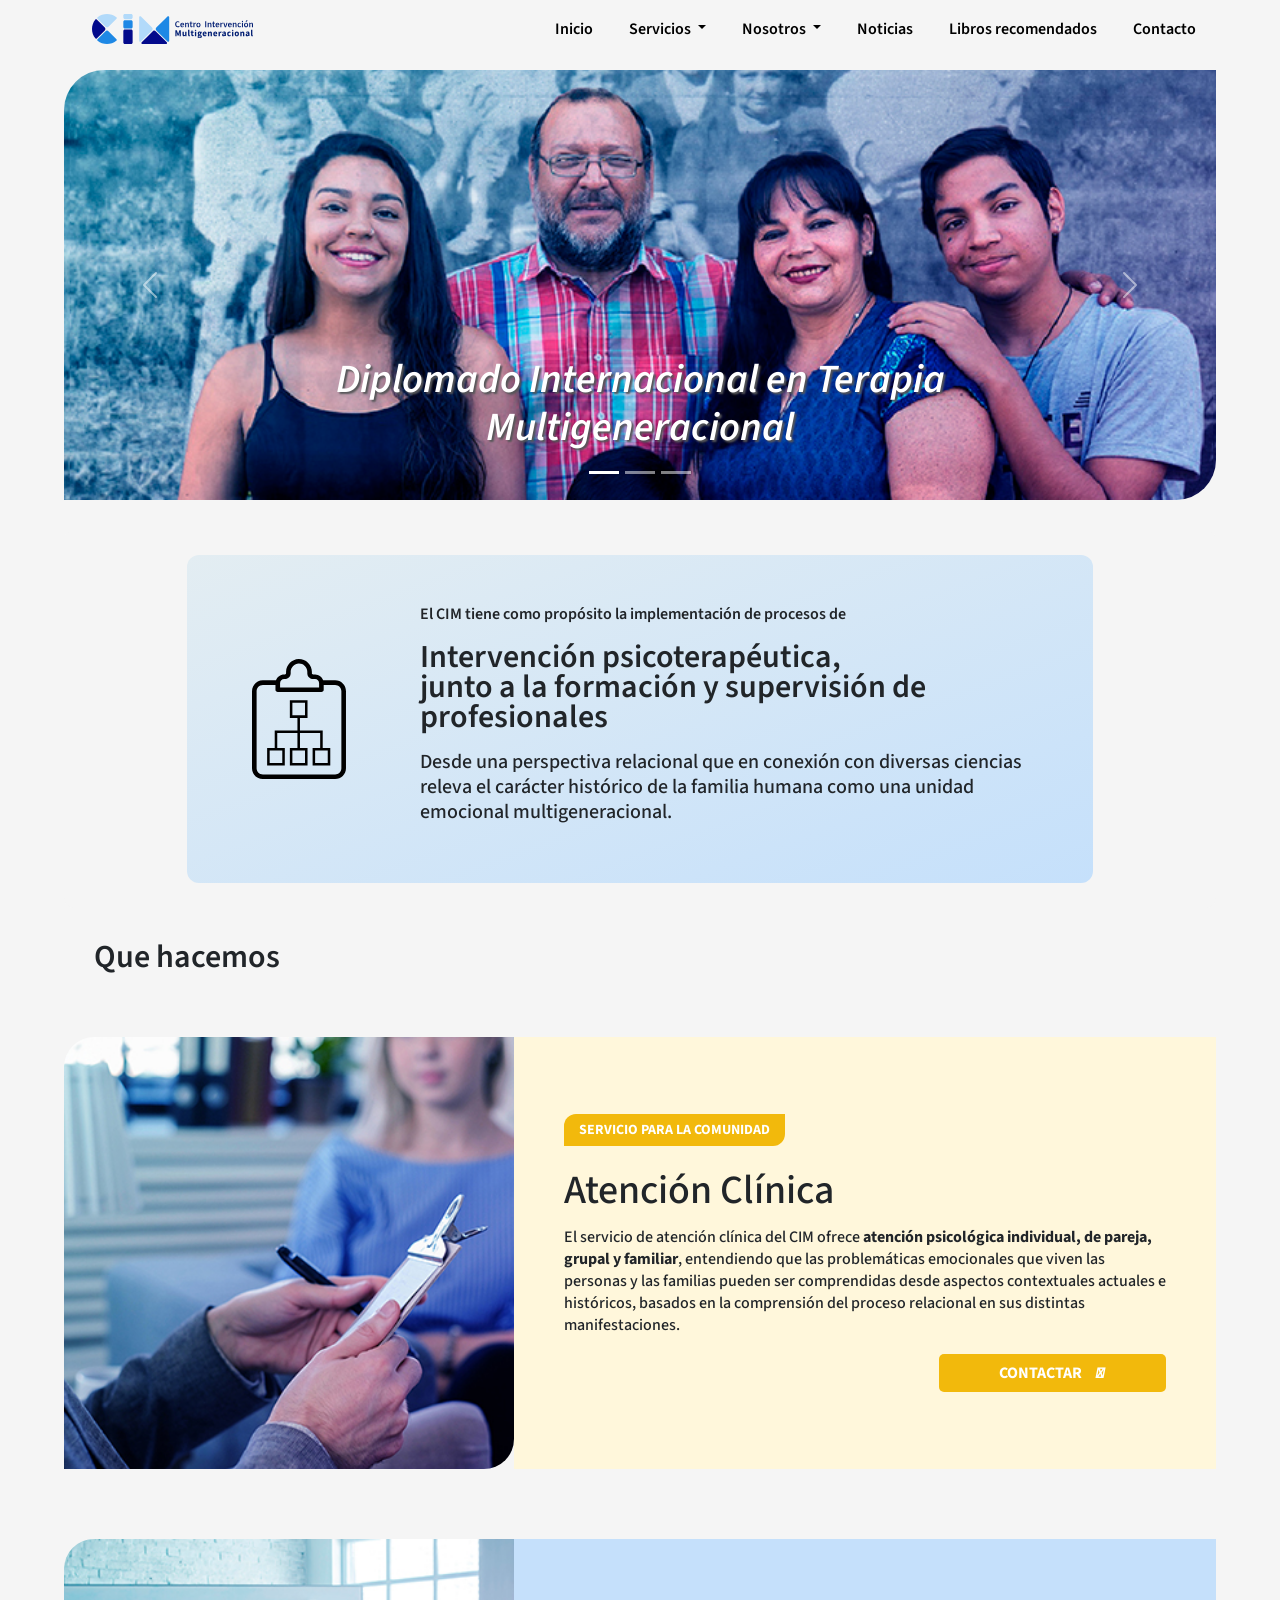
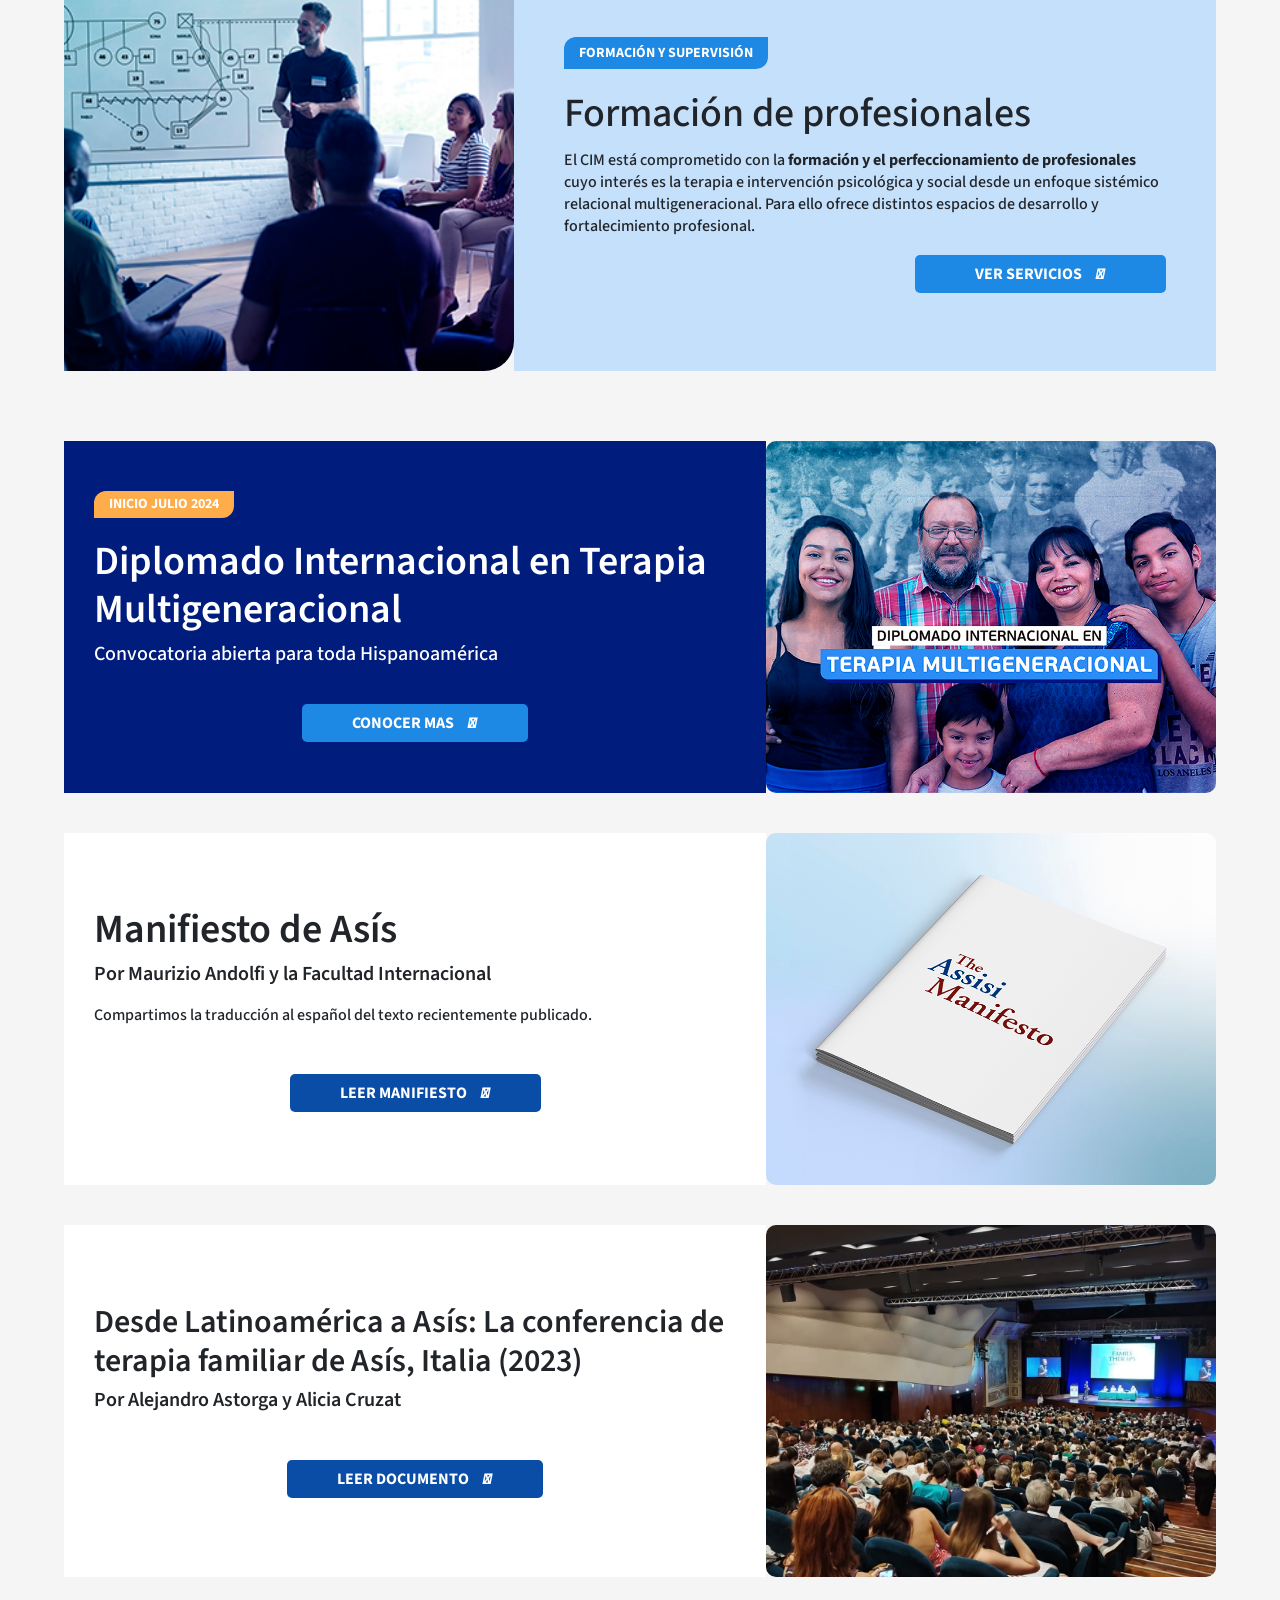
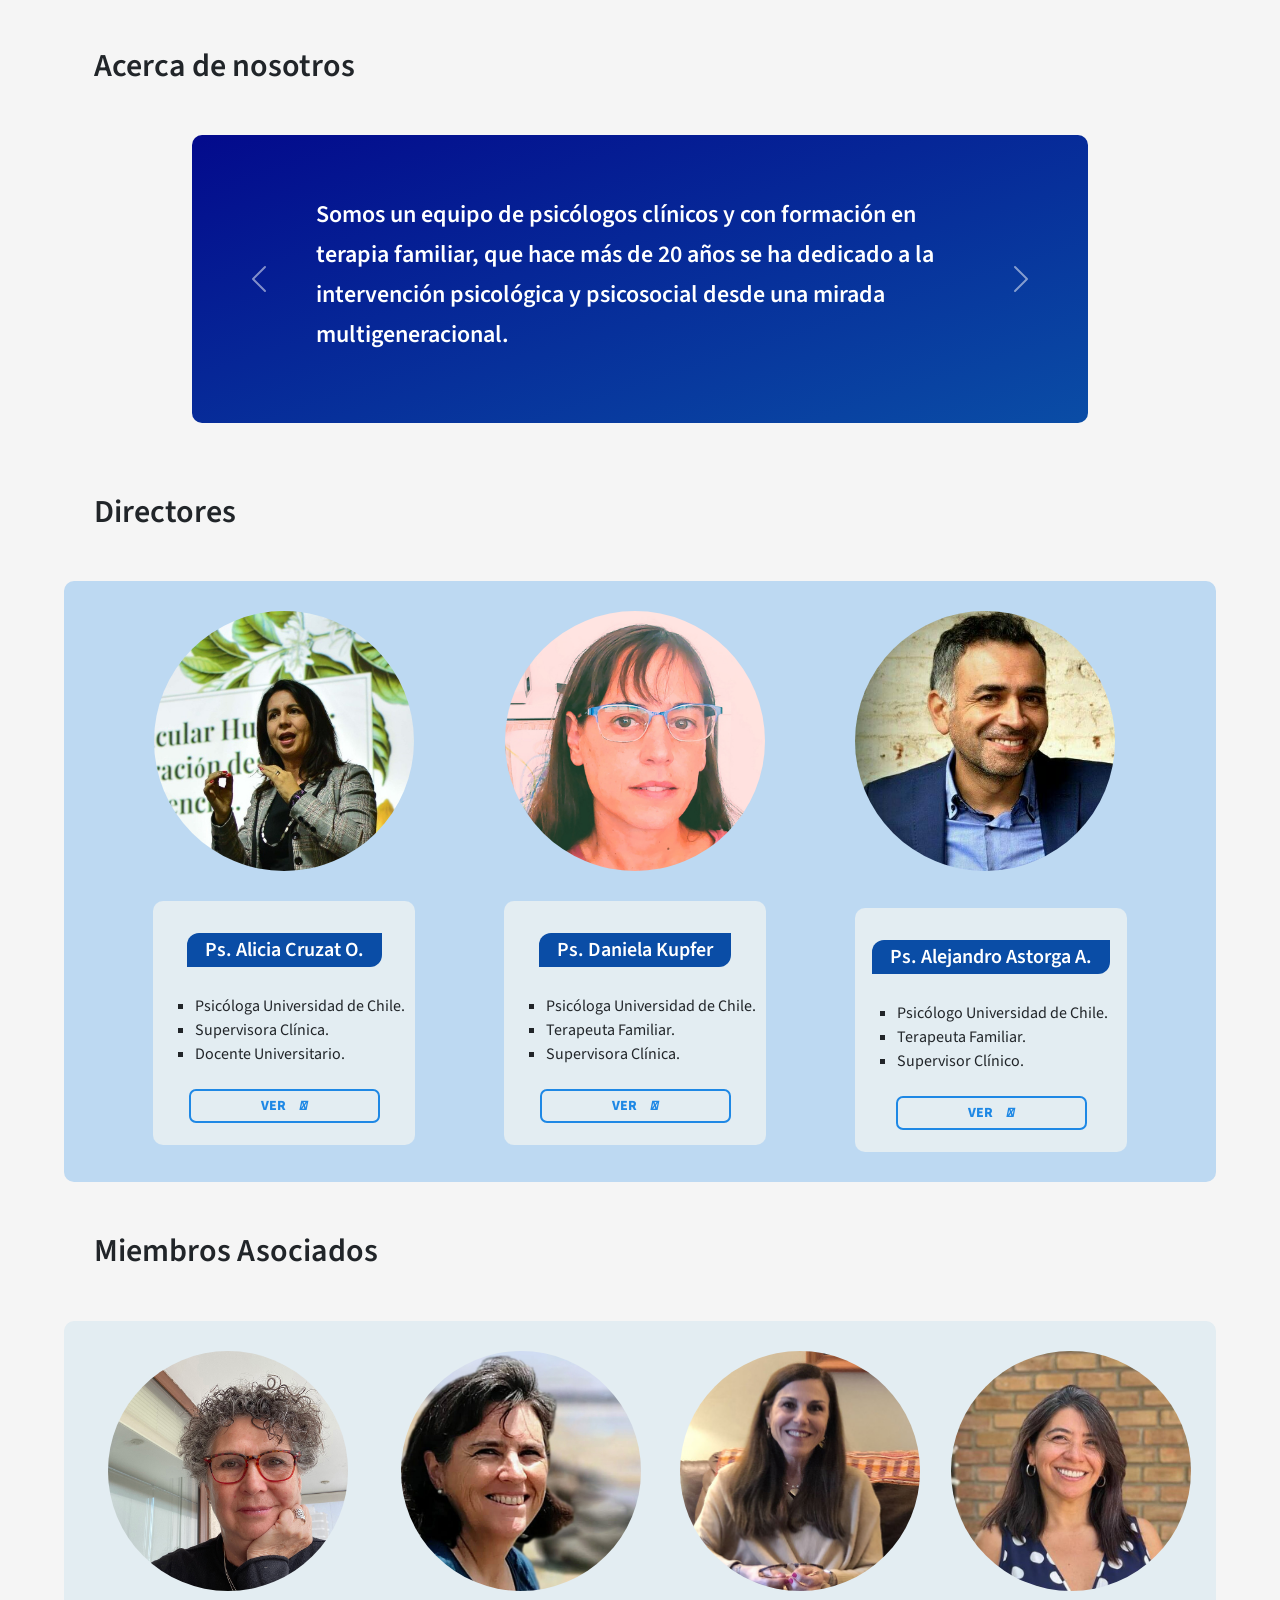
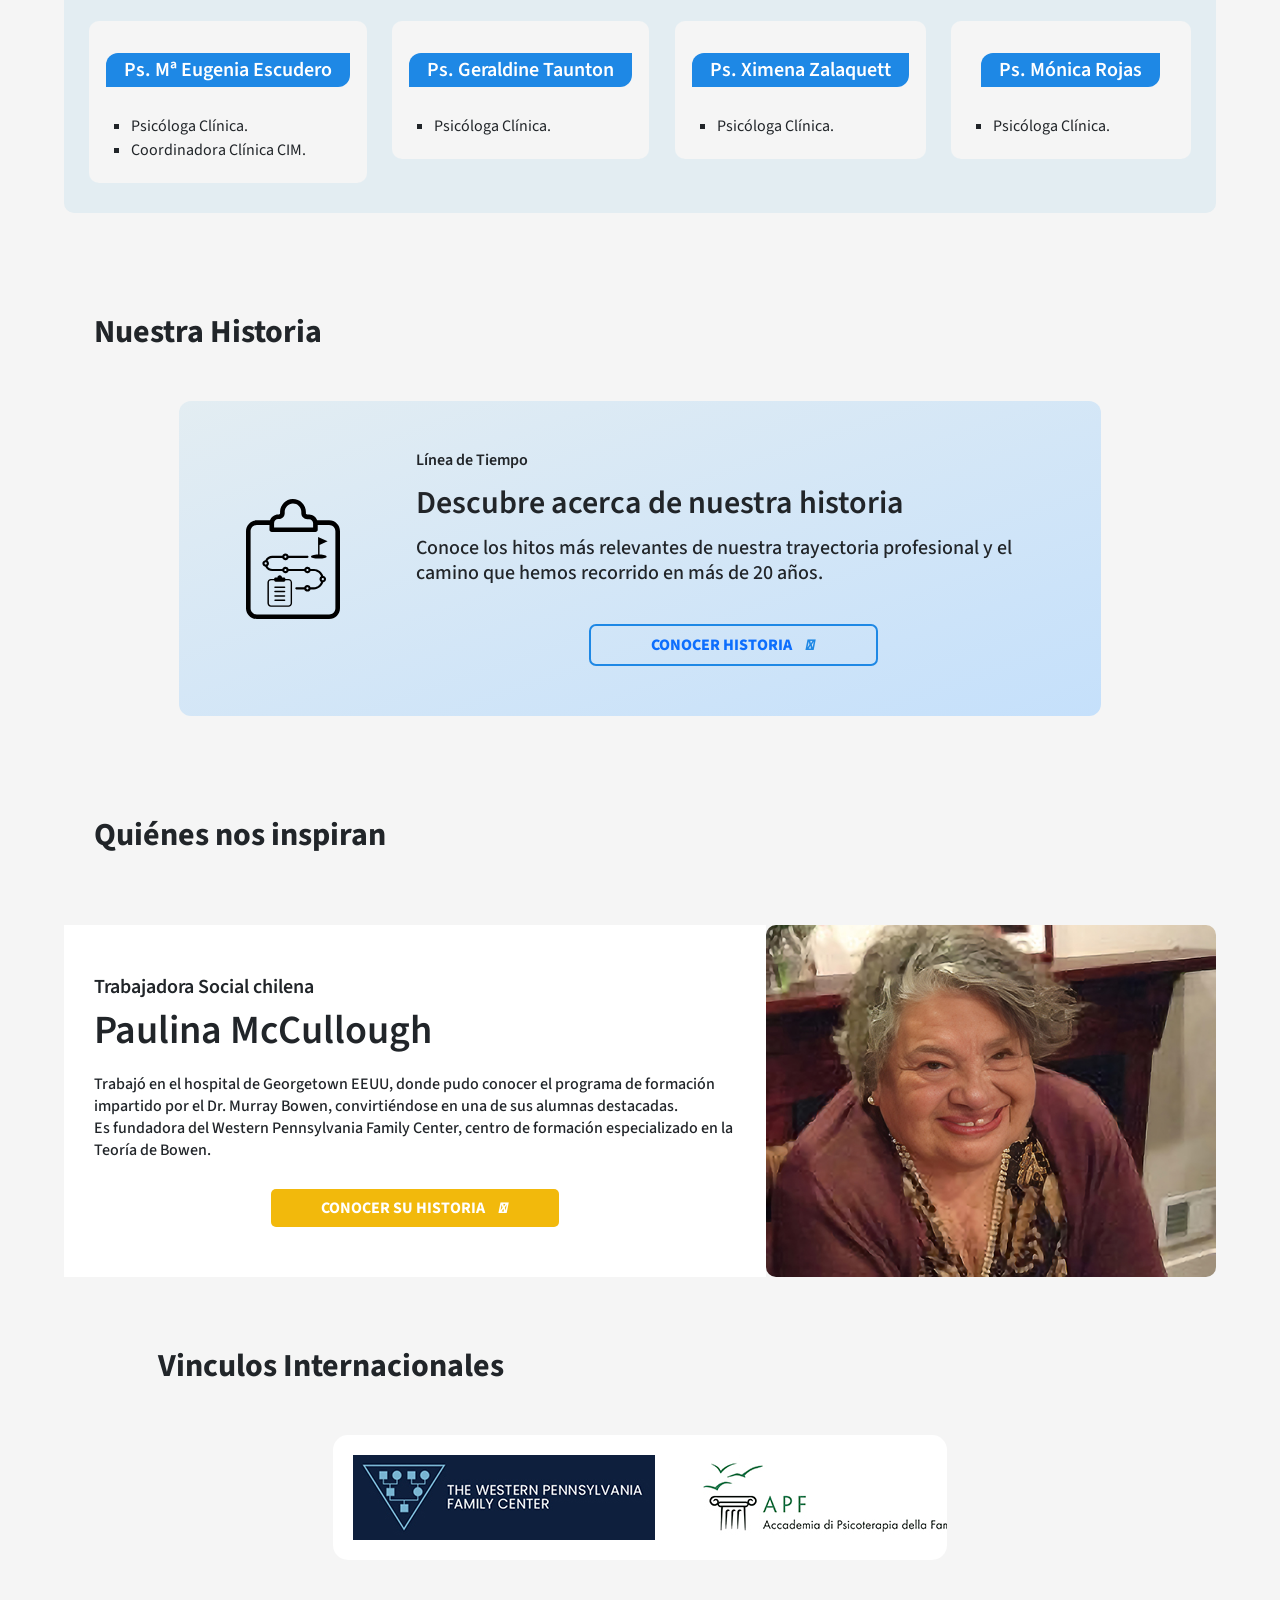
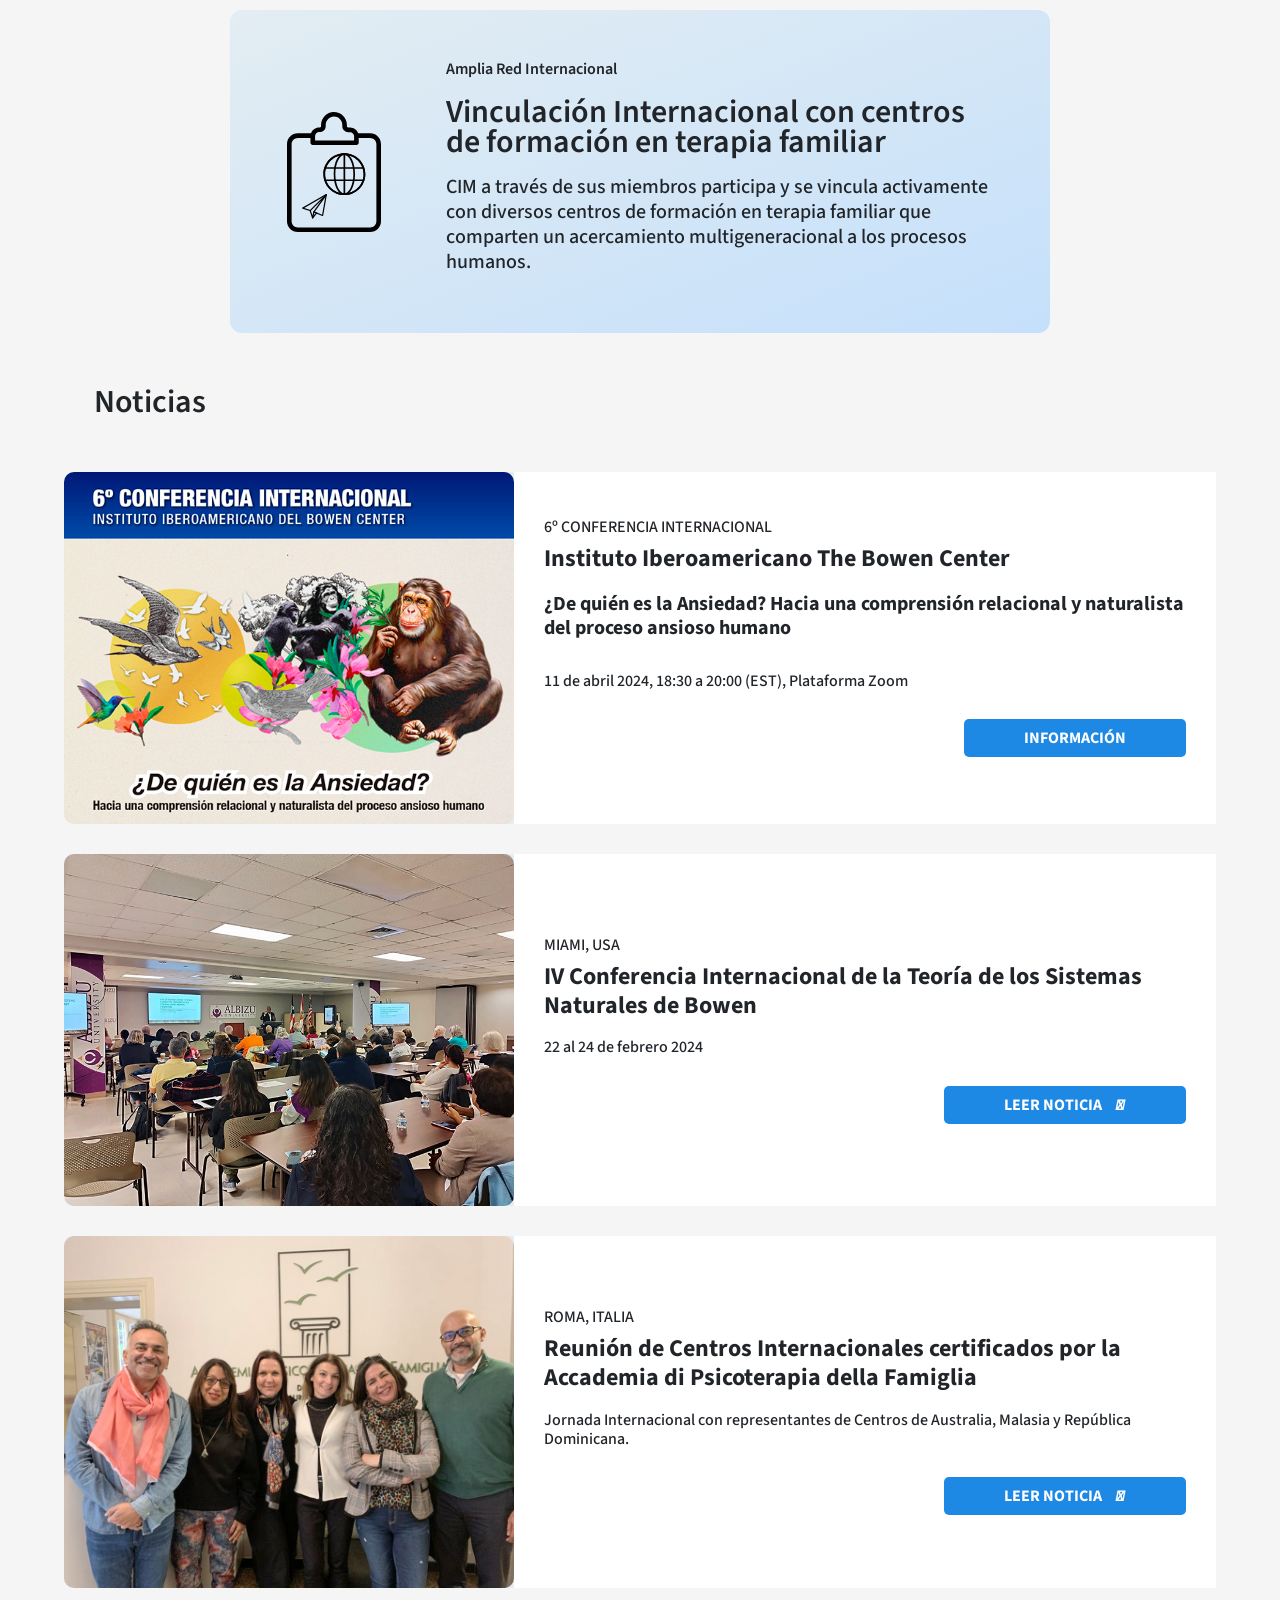
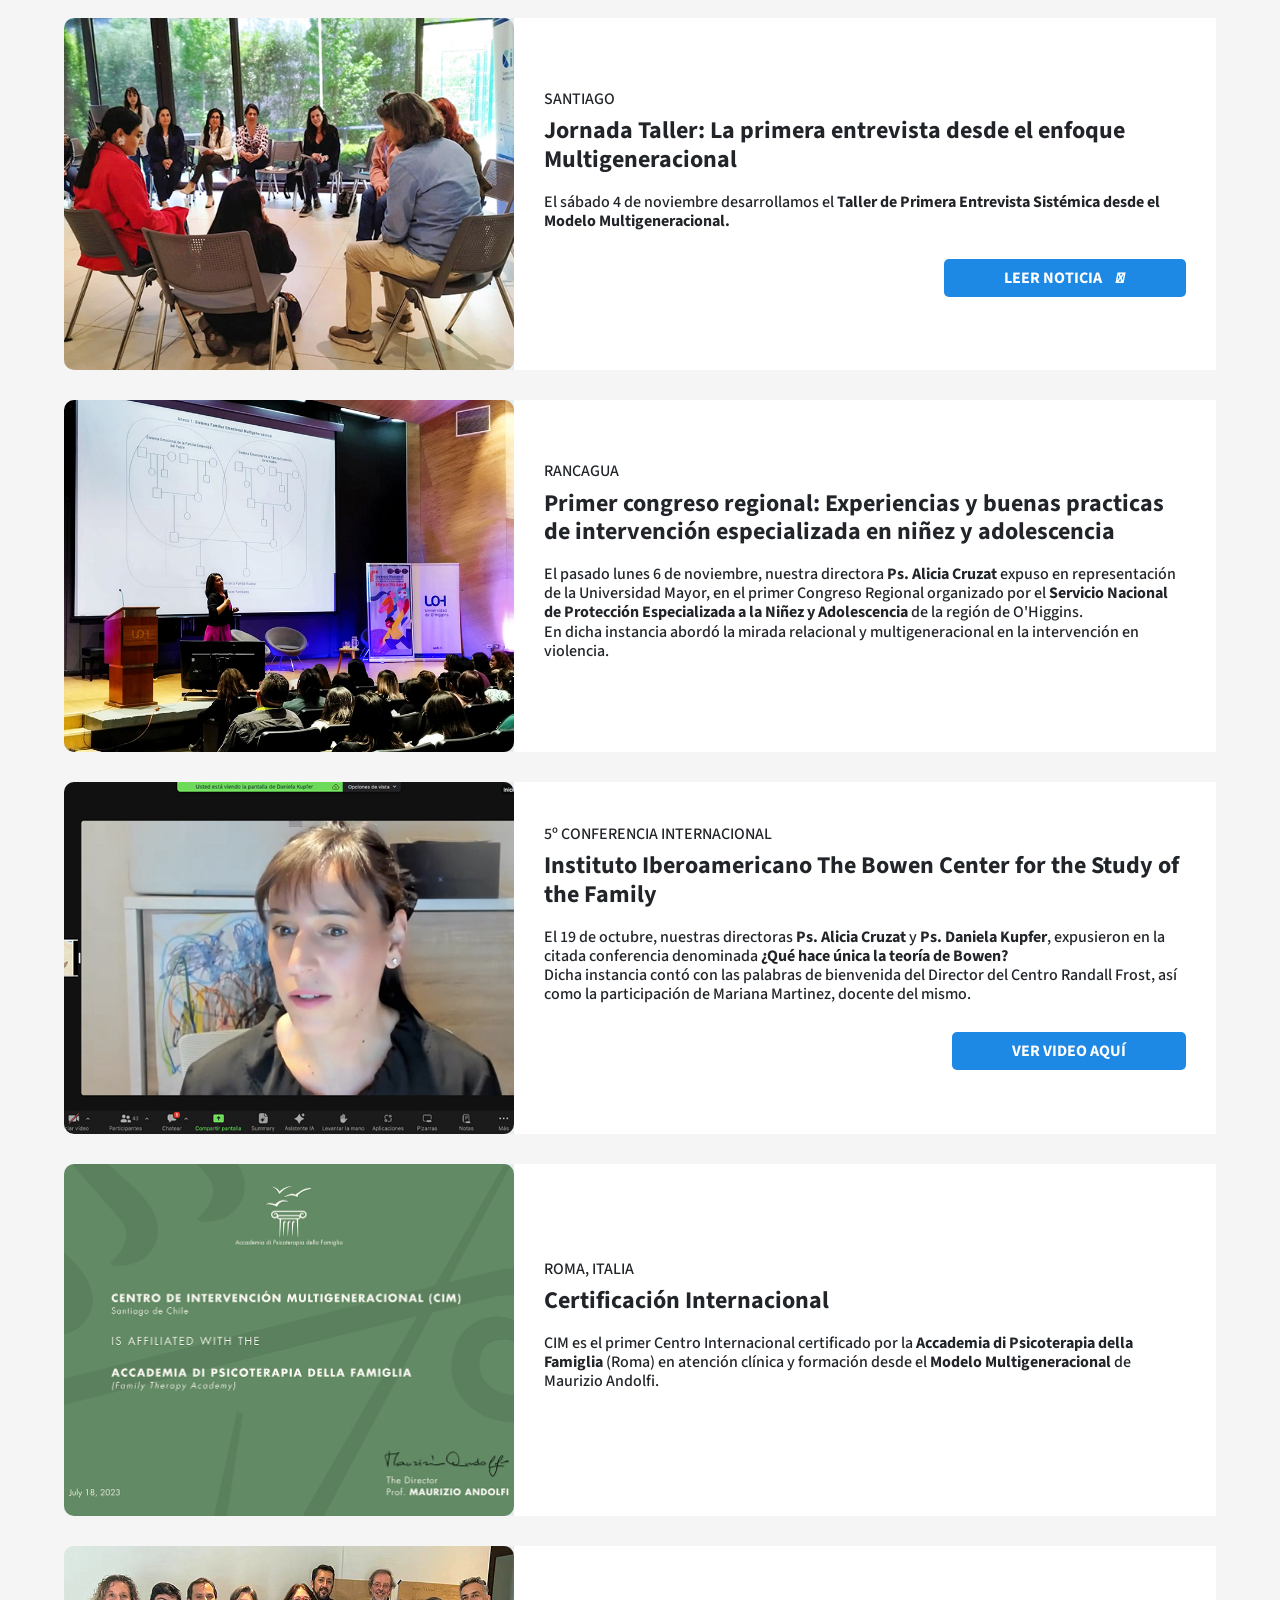
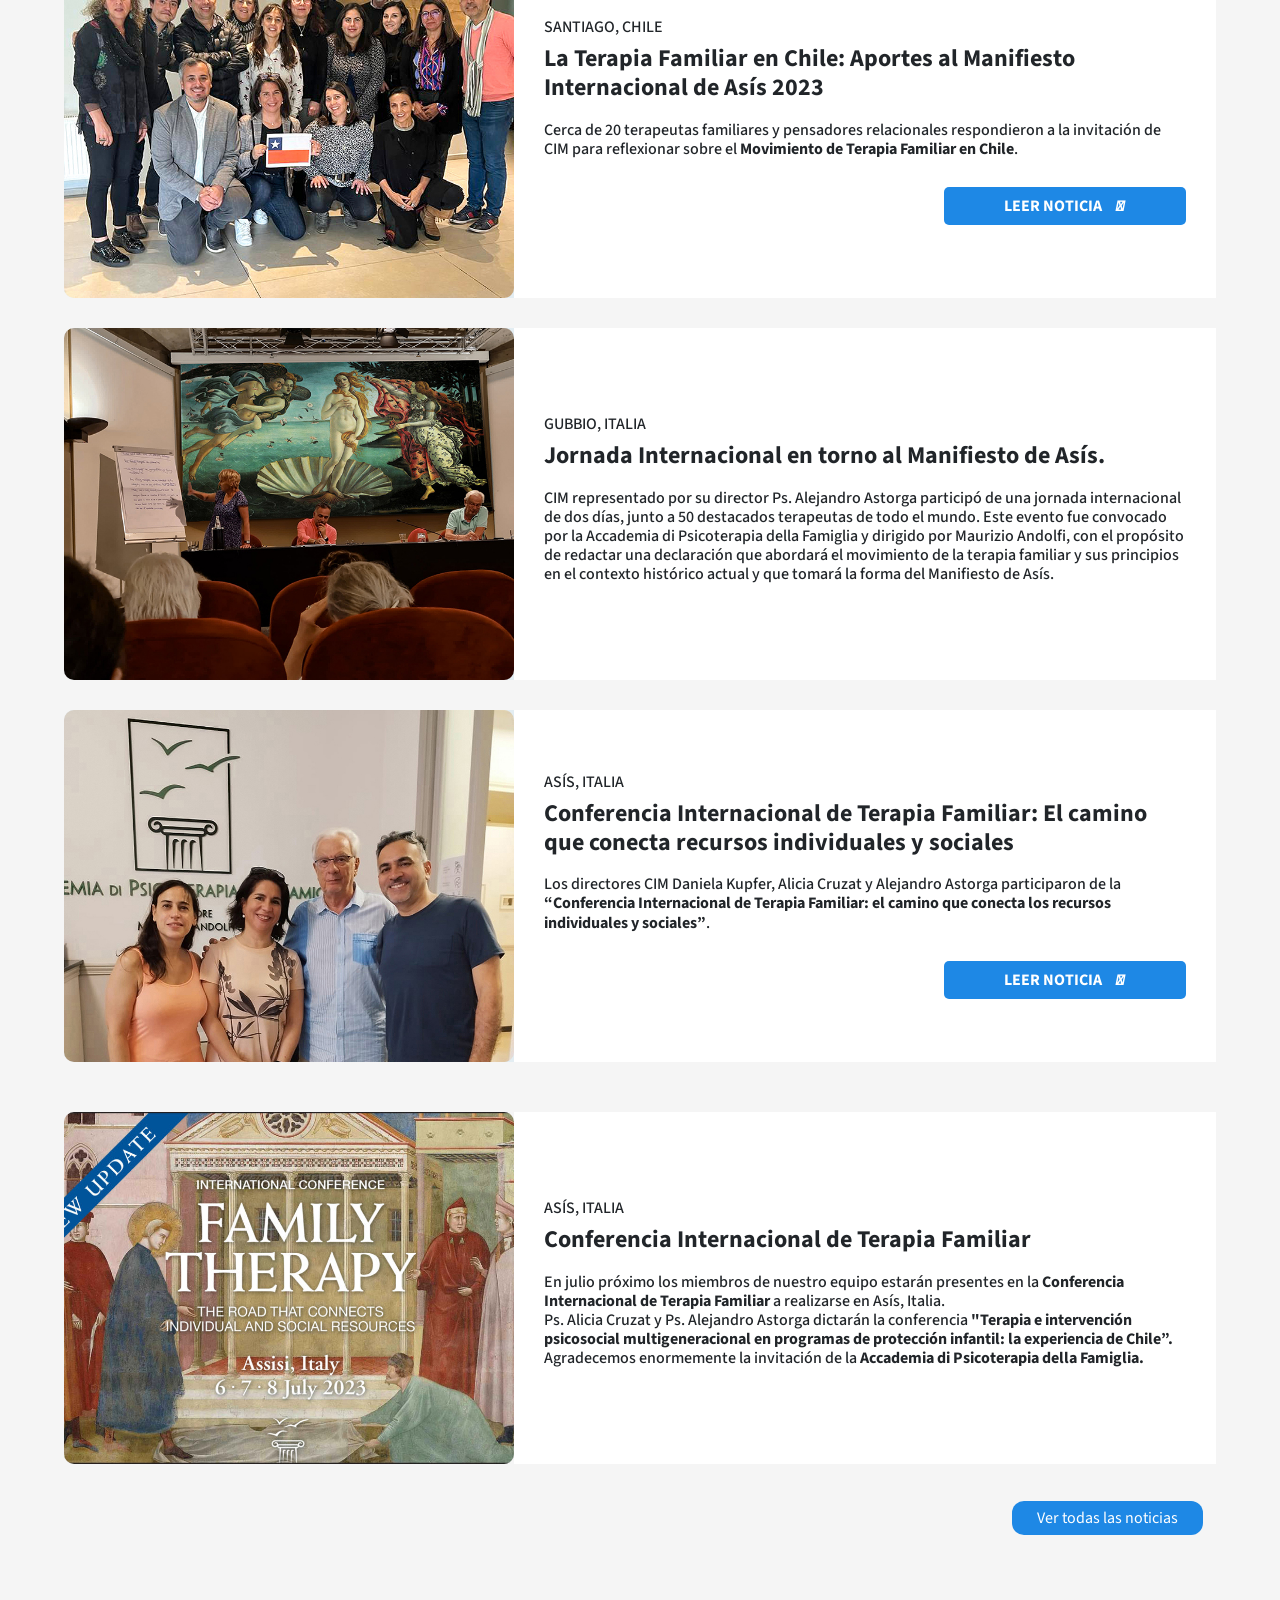
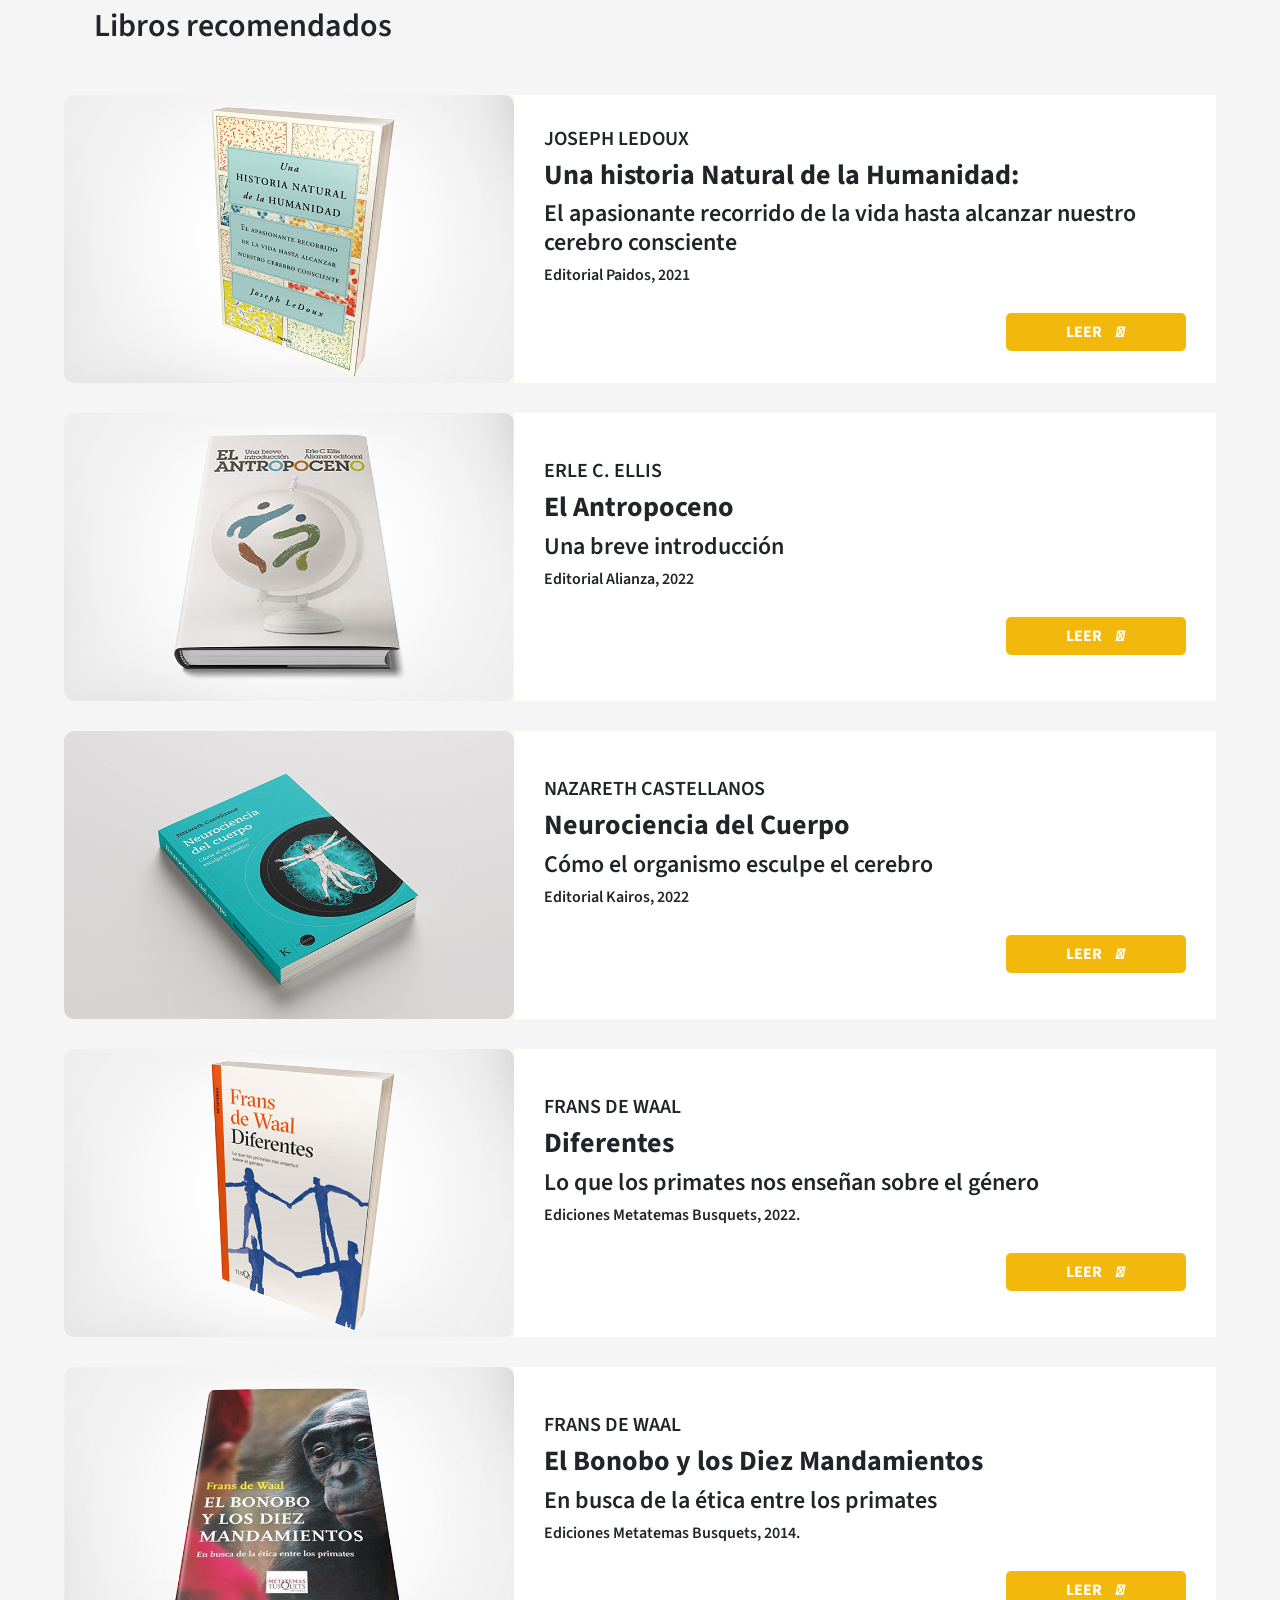
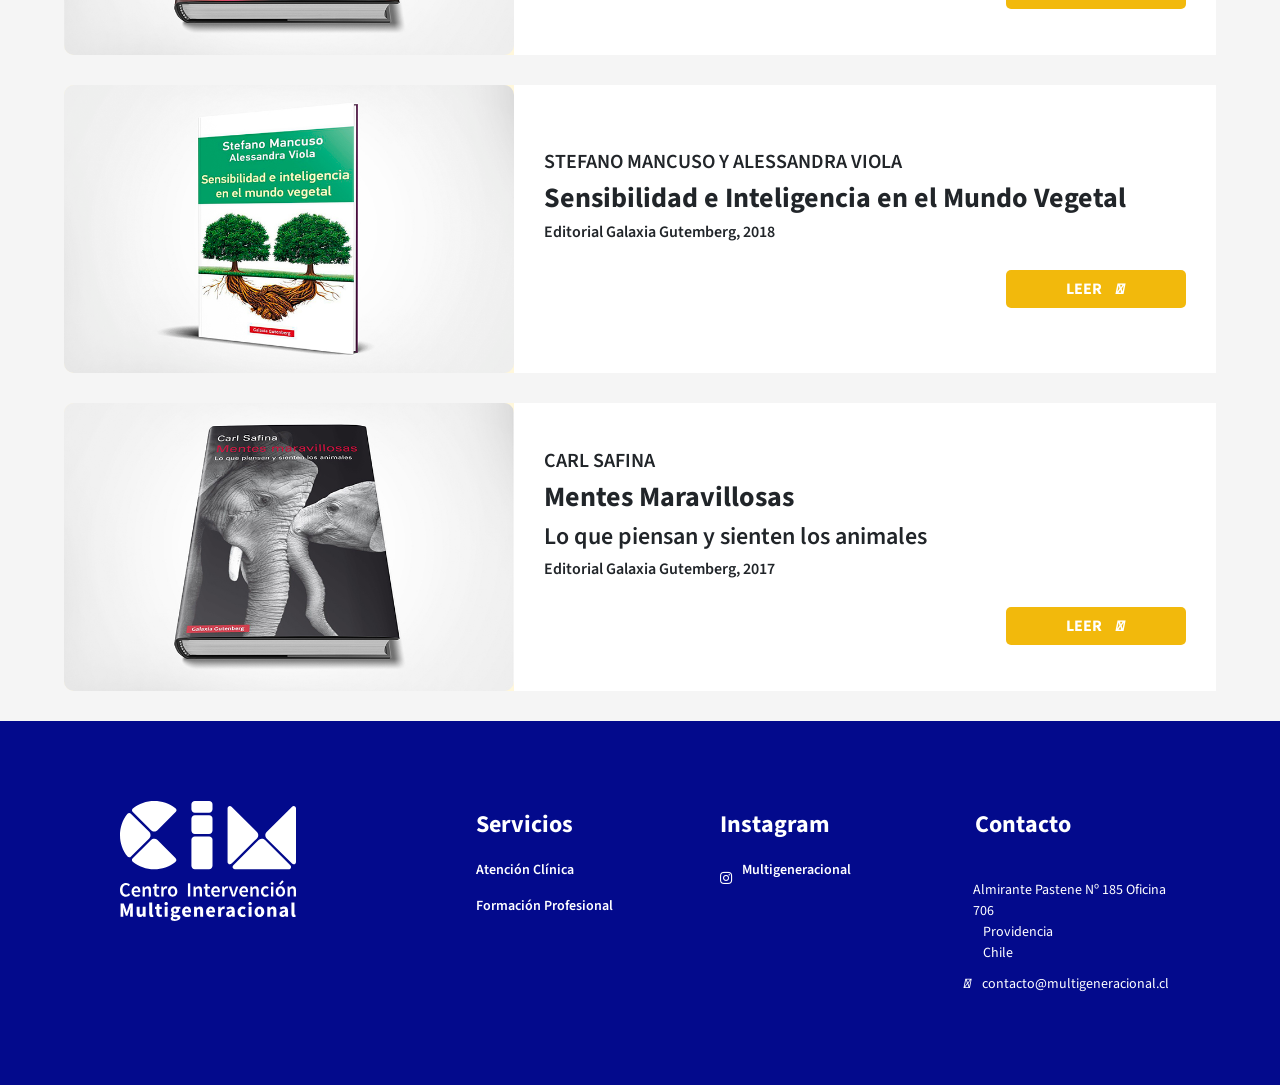
==== index.html @ 8f286cf3 "Add files via upload" ====
<!DOCTYPE html>
<html lang="es">
<head>
    <meta charset="UTF-8">
    <meta http-equiv="X-UA-Compatible" content="IE=edge">
    <meta name="viewport" content="width=device-width, initial-scale=1.0">
    <title>Centro Intervención Multigeneracional</title>
    <meta name="theme-color" content="#1E88E5">
    
<!-- link bootsrap-->
<link href="https://cdn.jsdelivr.net/npm/bootstrap@5.0.2/dist/css/bootstrap.min.css" rel="stylesheet" integrity="sha384-EVSTQN3/azprG1Anm3QDgpJLIm9Nao0Yz1ztcQTwFspd3yD65VohhpuuCOmLASjC" crossorigin="anonymous">

<link rel="stylesheet" href="https://cdn.jsdelivr.net/npm/bootstrap-icons@1.9.1/font/bootstrap-icons.css">
<!--Font Awesome-->
<link rel="stylesheet" href="https://use.fontawesome.com/releases/v5.6.3/css/all.css" integrity="sha384-UHRtZLI+pbxtHCWp1t77Bi1L4ZtiqrqD80Kn4Z8NTSRyMA2Fd33n5dQ8lWUE00s/" crossorigin="anonymous">
<script src="https://kit.fontawesome.com/94c1e46ce4.js" crossorigin="anonymous"></script>

<!-- link css-->
<link rel="stylesheet" href="assets/css/style.css">

<!-- link tipografias-->

<link rel="preconnect" href="https://fonts.googleapis.com"> 
<link rel="preconnect" href="https://fonts.gstatic.com" crossorigin> 
<link href="https://fonts.googleapis.com/css2?family=Source+Sans+Pro:ital,wght@0,300;0,400;0,600;0,700;0,900;1,300;1,400;1,600&display=swap" rel="stylesheet">

<script src="https://cdn.jsdelivr.net/npm/bootstrap@5.0.2/dist/js/bootstrap.bundle.min.js" integrity="sha384-MrcW6ZMFYlzcLA8Nl+NtUVF0sA7MsXsP1UyJoMp4YLEuNSfAP+JcXn/tWtIaxVXM" crossorigin="anonymous"></script>

</head>

<body>

<!-- inicio navbar -->
    <nav id="barranavegacion" class="navbar fixed-top  navbar-expand-md navbar-light"  >
    
        <div id="menu" class="container-fluid">
            <a class="navbar-brand" href="#">
                <a class="navbar-brand" href="#">
                    <img src="assets/img/logo-color-banner.svg" alt="" width="auto" height="30px">
                  </a>
    
        <button class="navbar-toggler" type="button" data-bs-toggle="collapse" data-bs-target="#menu" aria-controls="navbarSupportedContent" aria-expanded="false" aria-label="Toggle navigation">
            <span class="navbar-toggler-icon"></span>
          </button>
    
    <div class="collapse navbar-collapse " id="menu" >
    
        <ul class="navbar-nav ms-auto categorias">
    
            <li class="nav-item">
            <a class="nav-link active" href="#carouselExampleDark">Inicio</a></li>

            <li class="nav-item dropdown">
                <a class="nav-link dropdown-toggle active" href="#servicios" id="navbarDropdown" role="button" 
                data-bs-toggle="dropdown" aria-expanded="false">
                  Servicios
                </a>
                <ul class="dropdown-menu" aria-labelledby="navbarDropdown">
                  <li><a class="dropdown-item" href="#servicios">Atención Clínica</a></li>
                  <li><a class="dropdown-item" href="#servicioprofesional">Formación Profesional</a></li>
                </ul>
            </li>
    

            <li class="nav-item dropdown">
                <a class="nav-link dropdown-toggle active" href="#servicios" id="navbarDropdown" role="button" 
                data-bs-toggle="dropdown" aria-expanded="false">
                  Nosotros
                </a>
                <ul class="dropdown-menu" aria-labelledby="navbarDropdown">
                  <li><a class="dropdown-item" href="#nosotros">Acerca de nosotros</a></li>
                  <li><a class="dropdown-item" href="#historia">Nuestra Historia</a></li>
                  <li><a class="dropdown-item" href="#inspiran">Quiénes nos inspiran</a></li>

                </ul>
            </li>
         

            <li class="nav-item">
            <a class="nav-link active" href="#noticias">Noticias</a></li>

            <li class="nav-item">
                <a class="nav-link active" href="#articulos">Libros recomendados</a></li>

            <li class="nav-item">
            <a class="nav-link active" href="#piedepagina">Contacto</a></li>
            
        
    
        </ul>
    
    
    </div>
    
        </div>
    
    
    
    </nav>
    <!-- fin navbar-->




<!-- prueba carrusel-->
<div id="carouselExampleDark" class="carousel slide" data-bs-ride="carousel">
    <div class="carousel-indicators">
      <button type="button" data-bs-target="#carouselExampleDark" data-bs-slide-to="0" class="active" aria-current="true" aria-label="Slide 1"></button>
      <button type="button" data-bs-target="#carouselExampleDark" data-bs-slide-to="1" aria-label="Slide 2"></button>
      <button type="button" data-bs-target="#carouselExampleDark" data-bs-slide-to="2" aria-label="Slide 3"></button>
    </div>
    <div class="carousel-inner">
      <div class="carousel-item active" data-bs-interval="10000">
       <div class="fotocarrusel1"> <img src="" class="d-block w-100" alt=""></div> 
        <div class="carousel-caption  d-md-block">
            <h1 class="textocarrusel">  <a class="nav-link active" href="#diplomado">Diplomado Internacional en Terapia Multigeneracional</a></h1> 
            <p class="d-none">nn</p>
        </div>
      </div>
      <div class="carousel-item" data-bs-interval="10000">
       <div class="fotocarrusel2">  <img src="" class="d-block w-100" alt=""></div>
        <div class="carousel-caption d-md-block">
            <h1 class="textocarrusel">Centro Intervención Multigeneracional</h1>
            <p class="d-none">Some representative placeholder content for the second slide.</p>
        </div>
      </div>
      <div class="carousel-item" data-bs-interval="10000">
        <div class="fotocarrusel3"> <img src="" class="d-block w-100" alt=""></div>
        <div class="carousel-caption d-md-block">
            <h1 class="textocarrusel">Servicios para profesionales</h1>
            <p class="d-none">Some representative placeholder content for the third slide.</p>
        </div>
      </div>
    </div>
    <button class="carousel-control-prev" type="button" data-bs-target="#carouselExampleDark" data-bs-slide="prev">
      <span class="carousel-control-prev-icon" aria-hidden="true"></span>
      <span class="visually-hidden">Previous</span>
    </button>
    <button class="carousel-control-next" type="button" data-bs-target="#carouselExampleDark" data-bs-slide="next">
      <span class="carousel-control-next-icon" aria-hidden="true"></span>
      <span class="visually-hidden">Next</span>
    </button>
  </div>



<!-- fin carrusel -->

<!-- presentacion-->

<section  id="presentacion">

<div class="presentacion1 ">

<div class=" d-none d-sm-block  d-sm-none d-md-block   logo"></div>

<div class="texto"> 
<h6>El CIM tiene como propósito la implementación de procesos de</h6>

<h2> <span>  Intervención psicoterapéutica, <br>junto a la formación y supervisión de profesionales</span>  </h2>

<h5>Desde una perspectiva relacional que en conexión con diversas ciencias releva el carácter histórico de la familia humana como una unidad emocional multigeneracional.
</h5>

</div>

</div>

</section>
<!-- fin presentacion-->

<!-- Servicios-->


<section id="servicios">
<h2 class="seccion" data-bs-toggle="tooltip" data-bs-placement="top" 
title="Nuestros servicios"> <span>  Que hacemos </span></h2>
<div class="servicio123">

<div class="servicio1">
    
<div class="foto1"></div>

<div class="texto1">
    <h6 class="subtitulo" data-bs-toggle="tooltip" data-bs-placement="top" 
    title="Servicio de Atención Clínica"> <span>Servicio para la comunidad</span></h6>
   <h1>Atención Clínica</h1>
    <h6>El servicio de atención clínica del CIM ofrece <strong> atención psicológica individual, de pareja, grupal y familiar</strong>, entendiendo que las problemáticas emocionales que viven las personas y las familias pueden ser comprendidas desde aspectos contextuales actuales e históricos, basados en la comprensión del proceso relacional en sus distintas manifestaciones. 
    </h6>
    <footer class="color">
    <button class="boton1"><a href="formulario1.html" target="_blank" >Contactar</a>
        <i class="flecha fa-regular fa-envelope"></i> </button>
    </footer>
</div>

</div>

<!-- card servicio 2-->
<div id="servicioprofesional" class="servicio2">
<div class="foto2">

</div>
    
<div class="texto2">
    <h6 class="subtitulo" data-bs-toggle="tooltip" data-bs-placement="top" 
    title="Servicio para Profesionales"> <span>Formación y supervisión </span></h6>
    <h1>Formación de profesionales</h1>
    <h6>El CIM está comprometido con la <strong>formación y el perfeccionamiento de profesionales</strong> cuyo interés es la terapia e intervención psicológica y social desde un enfoque sistémico relacional multigeneracional. Para ello ofrece distintos espacios de desarrollo y fortalecimiento profesional. 
    </h6>
    <footer class="color2">
    <button class="boton2 btn btnservicios"data-bs-toggle="collapse" href="#collapseExample" role="button" aria-expanded="false" aria-controls="collapseExample">Ver Servicios
    <i class="flecha fa-solid fa-arrow-right"></i> </button>
    </footer>
     </div>
    
</div>

<div class="collapse" id="collapseExample"> 

<!-- card servicio  desgloce-->  

<div class="servicio2a">
    <div class="foto3">
        <h4> <span> Formación para profesionales</span> </h4>
    </div>
    
    <article class="texto2a">

        <!-- 
        <h6 class="subtitulo" > <span>inicio 4 abril 2024 </span></h6>     
        -->
        
        <h6 class="subtitulo" > <span>inicio 4 abril 2024 </span></h6>     
        <h3>Grupo de Estudio</h3>
        <h6>A partir de la metodología grupal de lectura guiada y reflexiva se propone revisar y discutir literatura clave del enfoque multigeneracional. Se abordarán textos desde la primatología, el neo-darwinismo, neurociencia social, además de autores como Murray Bowen y Maurizio Andolfi. El grupo será guiado por una dupla de profesionales pertenecientes al CIM.
        </h6>
       

        <footer class="">

<!-- Button trigger modal -->
<div class="color2"> 
<button type="button" class="boton3" data-bs-toggle="modal" data-bs-target="#exampleModal">
    Detalle  <i class="flecha fa-solid fa-magnifying-glass"></i>
</button>
</div>
  
  <!-- Modal -->
  <div class="modal fade" id="exampleModal" tabindex="-1" aria-labelledby="exampleModalLabel" aria-hidden="true">
    <div class="modal-dialog">
      <div class="modal-content">
        <div class="modal-header">
          <h5 class="modal-title" id="exampleModalLabel">Información</h5>
          <button type="button" class="btn-close " data-bs-dismiss="modal" aria-label="Close"></button>
        </div>
        <div class="modal-body">
            <ul class="requisitos">
                <li><strong>Cupos:</strong> 5 profesionales por grupo.</li>
                <li><strong>Frecuencia:</strong> Jueves de 18:30 a 20:00 hrs. Quincenal.</li>
                <li><strong>Duración:</strong> 4 sesiones.</li>
                <li><strong>Valor:</strong> $ 200.000</li>
                <li><strong>Inicio:</strong> 04 abril 2024</li>
                <li><strong>Requisitos: </strong>
                    Título profesional de Psicólogo, Trabajador Social, Psiquiatra y profesiones afines.</li>
                </ul>
        </div>
        <div class="modal-footer">
          <button type="button" class="boton2" data-bs-dismiss="modal">Cerrar</button>
        </div>
      </div>
    </div>
  </div>

<div class="color2">
<button class="boton4"><a href="formulario2.html" target="_blank"   >Contacto</a></button>

</div>

</footer>
</article>
</div>
    


<div class="collapse" id="collapseExample"> 

<div class="servicio2b">
    <div class="foto4">
        <h4> <span> Formación para profesionales</span> </h4>

    </div>
    
    <article class="texto2b">
       <h3>Grupo de Supervisión</h3>
        <h6>A partir de la metodología de reflexión y discusión se ofrece un espacio grupal de supervisión de casos propuestos por los profesionales que participen. El grupo será guiado por una dupla de supervisores pertenecientes al CIM.
        </h6>
        <footer class="">

            <!-- Button trigger modal -->
            <div class="color2"> 
            <button type="button" class="boton3" data-bs-toggle="modal" data-bs-target="#exampleModal2">
                Detalle  <i class="flecha fa-solid fa-magnifying-glass"></i>
            </button>
            </div>
              
              <!-- Modal -->
              <div class="modal fade" id="exampleModal2" tabindex="-1" aria-labelledby="exampleModalLabel" aria-hidden="true">
                <div class="modal-dialog">
                  <div class="modal-content">
                    <div class="modal-header">
                      <h5 class="modal-title" id="exampleModalLabel">Información</h5>
                      <button type="button" class="btn-close " data-bs-dismiss="modal" aria-label="Close"></button>
                    </div>
                    <div class="modal-body">
                        <ul class="requisitos">
                            <li> Cupos: 5 profesionales por grupo.</li>
                            <li>Frecuencia: Martes o jueves de 18:30 a 20:00 hrs. Quincenal.</li>
                            <li>Duración: 6 sesiones.</li>
                            <li>Valor: $ 300.000</li>
                            <li>Requisitos: 
                                Título profesional de Psicólogo, Trabajador Social, Psiquiatra y profesiones afines.</li>
                            </ul>
                    </div>
                    <div class="modal-footer">
                      <button type="button" class="boton2" data-bs-dismiss="modal">Cerrar</button>
                    </div>
                  </div>
                </div>
              </div>
            
                       
            <div class="color2">
                <button class="boton4"><a href="formulario2.html" target="_blank"   >Contacto</a></button>
            </div>
            </footer>
    
    </article>
    </div>


<div class="servicio2c">
    <div class="foto5">
        <h4> <span> Formación para profesionales</span> </h4>

    </div>
    
    <article class="texto2c">
        <h3>Grupo de trabajo con la propia familia de origen del terapeuta</h3>
        <h6>A partir de la metodología de exploración a través del diagrama familiar (genograma) de los aspectos emocionales más significativos de la familia de origen del interventor, se abordarán en contexto grupal temas nodales en el quehacer clínico del profesional. El grupo será guiado por una dupla de supervisores pertenecientes al CIM.
        </h6>
        <footer class="">

            <!-- Button trigger modal -->
            <div class="color2"> 
            <button type="button" class="boton3" data-bs-toggle="modal" data-bs-target="#exampleModal3">
                Detalle  <i class="flecha fa-solid fa-magnifying-glass"></i>
            </button>
            </div>
              
              <!-- Modal -->
              <div class="modal fade" id="exampleModal3" tabindex="-1" aria-labelledby="exampleModalLabel" aria-hidden="true">
                <div class="modal-dialog">
                  <div class="modal-content">
                    <div class="modal-header">
                      <h5 class="modal-title" id="exampleModalLabel">Información</h5>
                      <button type="button" class="btn-close " data-bs-dismiss="modal" aria-label="Close"></button>
                    </div>
                    <div class="modal-body">
                        <ul class="requisitos">
                            <li> Cupos: 5 profesionales por grupo.</li>
                            <li>Frecuencia: Martes o jueves de 18:30 a 20:00 hrs. Quincenal.</li>
                            <li>Duración: 6 sesiones.</li>
                            <li>Valor: $ 300.000</li>
                            <li>Requisitos: 
                                Título profesional de Psicólogo, Trabajador Social, Psiquiatra y profesiones afines.</li>
                            </ul>
                    </div>
                    <div class="modal-footer">
                      <button type="button" class="boton2" data-bs-dismiss="modal">Cerrar</button>
                    </div>
                  </div>
                </div>
              </div>
            
                       
            <div class="color2">
                <button class="boton4"><a href="formulario2.html" target="_blank"   >Contacto</a></button>
            </div>
            </footer>
    
    </article>
    </div>

</div>

</div>

</div>



</section>
<!-- fin Servicios-->
    

<!-- curso entrevista

<section id="curso">

    <h2 class="seccion"data-bs-toggle="tooltip" data-bs-placement="top" 
    title="Nos inspiran">Próximo grupo de estudio</h2>

<div class="personas">  

    <div class="cursoentrevista">
        <article class="textocurso">

        <h5> <span>30 de Noviembre 2023 </span> 
        </h5>
        <h2>Grupo de Estudio
        </h2>
        <h6>
            A partir de la metodología grupal de lectura guiada y reflexiva se propone revisar y discutir literatura clave del enfoque multigeneracional  <br>
            Se abordarán textos desde la primatología, el neo-darwinismo, neurociencia social, además de autores como Murray Bowen y Maurizio Andolfi.      <br>
            El grupo será guiado por una dupla de profesionales pertenecientes al CIM.<br>
            Modalidad 100% online.
        </h6>
        
    
    <footer class="zona">
        <div class="color2"> 
            <button type="button" class="botoncurso" data-bs-toggle="modal" data-bs-target="#exampleModal4">
                detalle  <i class="lupa fa-solid fa-magnifying-glass"></i>
            </button>
            </div>

                <div class="color2">
                    <button class="botoncurso2"><a href="https://forms.gle/1j1MABaLJc9S1XWQ6" target="_blank" >Inscripción</a>
                        <i class=" lupa fa-solid fa-arrow-right"></i> </button>
                </div>

     </footer>


        </article>

        <div class="fotocurso"></div>
    </div>


</div>


  Modal 2 
 <div class="modal fade" id="exampleModal4" tabindex="-1" aria-labelledby="exampleModalLabel" aria-hidden="true">
    <div class="modal-dialog">
      <div class="modal-content">
        <div class="modal-header">
          <h5 class="modal-title" id="exampleModalLabel">Objetivos</h5>
          <button type="button" class="btn-close " data-bs-dismiss="modal" aria-label="Close"></button>
        </div>
        <div class="modal-body">
            <ul class="requisitos">
                <li> <strong>Modalidad 100% online. </strong> </li> 
                <li><strong>Cupos:</strong> 5 profesionales por grupo.</li>
                <li><strong>Duración:</strong> 4 sesiones.</li>
                <li> Jueves 30 de noviembre 2023.</li>
                <li> Jueves 14 de diciembre 2023.</li> 
                <li> Jueves 4 de enero 2024.</li> 
                <li> Jueves 18 de enero 2024.</li> 
                <li><strong>Horario:</strong> 18:30 a 20:00 hrs. Quincenal.</li>
                <li> <strong>  Valor: </strong>  $ 200.000 </li>
                <li> <strong>  Descuentos: </strong>  50% descuento socios y alumnos grupos anteriores.</li> 
                <li> <strong>  Requisitos: </strong>  Título profesional de Psicólogo, Trabajador Social, Psiquiatra y profesiones afines.</strong></li> 
                <li> Informaciónes al mail <strong>  contacto@multigeneracional.cl  </strong>  </li>

                </ul>
        </div>
        <div class="modal-footer">
          <button type="button" class="boton2" data-bs-dismiss="modal">Cerrar</button>
        </div>
      </div>
    </div>
  </div>

</section>

-->


 

<!-- inicio diplomado -->
<section id="diplomado">


<div class="personas">  

    <div class="paulina">
        <article class="textopaulina">
            <h4> <span> inicio julio 2024</span> </h4>

        <h1>Diplomado Internacional en Terapia Multigeneracional</h1>
        <h5>Convocatoria abierta para toda Hispanoamérica</h5>

      
    <footer class="color">
    <button class="botonp"><a href="diplomado.html" target="_blank" >conocer mas</a>
    <i class="flecha fa-regular fa-arrow-right"></i> </button>
     </footer>


        </article>

        <div class="fotomanifiesto"></div>
    </div>


</div>

</section>
<!-- fin DIPLOMADO -->

<!-- inicio manifiesto -->
<section id="manifiesto">


    <div class="personas">  
    
        <div class="paulina">
            <article class="textopaulina">
            
            <h1>Manifiesto de Asís</h1>
            <h5>Por Maurizio Andolfi y la Facultad Internacional </h5>
            <h6>
                Compartimos la traducción al español del texto recientemente publicado.
            </h6>
    
        <footer class="color">
        <button class="botonp"><a href="manifiesto.html" target="_blank" >Leer Manifiesto</a>
        <i class="flecha fa-regular fa-arrow-right"></i> </button>
         </footer>
    
    
            </article>
    
            <div class="fotomanifiesto"></div>
        </div>
    
    
    </div>
    
    </section>
    <!-- fin manifiesto -->

<!-- inicio texto jano alicia -->
<section id="textoasis">


    <div class="personas">  
    
        <div class="paulina">
            <article class="textopaulina">
            
            <h2>Desde Latinoamérica a Asís: La conferencia de terapia familiar de Asís, Italia (2023)</h2>
            <h5>Por Alejandro Astorga  y Alicia Cruzat </h5>
    
        <footer class="color">
        <button class="botonp"><a href="textoasis.html" target="_blank" >Leer documento</a>
        <i class="flecha fa-regular fa-arrow-right"></i> </button>
         </footer>
    
    
            </article>
    
            <div class="fotoasis"></div>
        </div>
    
    
    </div>
    
    </section>
    <!-- fin texto jano alicia -->


    <!-- inicio historia nosotros-->

<section  id="nosotros">
<h2 class="seccion"> Acerca de nosotros</h2>
</section>

<section>
    <div id="carouselExampleInterval" class="carousel slide " data-bs-ride="carousel">
        <div class="carousel-inner">
          <div class="carousel-item active" data-bs-interval="10000">
            <h4>Somos un equipo de psicólogos clínicos y con formación en terapia familiar, que hace más de 20 años se ha dedicado a la intervención psicológica y psicosocial desde una mirada multigeneracional.
            </h4> 
          </div>
        <div class="carousel-item" data-bs-interval="10000">
            <h4>Nos interesa la difusión y propagación de ideas, que sustentadas en diversas ciencias y disciplinas, releven la comprensión del sistema familiar humano como una unidad emocional multigeneracional.
            </h4> 
        </div>
         
        </div>
        <button class="carousel-control-prev " type="button" data-bs-target="#carouselExampleInterval" data-bs-slide="prev">
          <span class="carousel-control-prev-icon" aria-hidden="true"></span>
          <span class="visually-hidden ">Previous</span>
        </button>
        <button class="carousel-control-next" type="button" data-bs-target="#carouselExampleInterval" data-bs-slide="next">
          <span class="carousel-control-next-icon" aria-hidden="true"></span>
          <span class="visually-hidden">Next</span>
        </button>
      </div>

</section>





<!-- inicio perfiles profesionales-->
<section id="perfiles">

    <h2 class="seccion"> Directores</h2>


    <div class="perfil123">

<div>
    <div class="perfil1">
    </div>
<div class="detalle">
    <h5 class="nombre"><span>Ps. Alicia Cruzat O.</span></h5>
    <ul>
    <li>Psicóloga Universidad de Chile. </li>
    <li>Supervisora Clínica. </li>
    <li>Docente Universitario. </li>
        <div class="collapse" id="alicia"> 

    <li>Especialista en Terapia Multigeneracional.</li>
    <li>Magister en Salud Mental Infantil, Universidad del Desarrollo. Santiago, Chile. </li>
    <li>Master en Terapia Familiar, Accademia di Psicoterapia della Famiglia. Roma, Italia.</li>
    <li>Diplomado en Neurociencia Social, Universidad Diego Portales, Chile.</li>
    <li> Asesora vincular relacional de Fundación Ciudad del Niño y Corporación Opción.</li>
    </ul>
    <p class="botonderecha"> 
        <a class="btn " data-bs-toggle="collapse" href="#alicia" role="button" aria-expanded="false" aria-controls="alicia">
            <span class="botonperfil"> Ver <i class="flecha fa-solid fa-plus"></i></span>
            </span>
        </a>
    </p>
    
    </div>
    
    </div>
    

<div>
    <div class="perfil2">
    </div>
    <div class="detalle">
    <h5 class="nombre"><span>Ps. Daniela Kupfer</span></h5>
    <ul>

        <li>Psicóloga Universidad de Chile.</li>
        <li>Terapeuta Familiar.</li>
        <li>Supervisora Clínica.</li>
            <div class="collapse" id="daniela"> 
        <li>Docente Universitario.</li>
        <li>Especialista en Terapia Multigeneracional.</li>
        <li>Egresada de la Maestría en Diseño y Gestión de Programas y Proyectos Sociales FLACSO. Buenos Aires, Argentina.
        </li>
        <li>Coordinadora de Grupos y Psicodramatista del Nuevo Espacio Psicodrama Grupal Pavlosky. Buenos Aires, Argentina.
        </li>
        <li>Asesora en intervención relacional de Corporación Opción. 
        </li>
    </ul>
    <p class="botonderecha"> 
        <a class="btn btnservicios" data-bs-toggle="collapse" href="#daniela" role="button" aria-expanded="false" aria-controls="collapseExample">
            <span class="botonperfil"> Ver <i class="flecha fa-solid fa-plus"></i></span>
        </a>
    </p>
    </div>

    </div>
    


<div>
    <div class="">
    <div class="perfil3">
    </div>
</div>
<div class="detalle">
    <h5 class="nombre"><span>Ps. Alejandro Astorga A.</span></h5>
    <ul>
        <li>Psicólogo Universidad de Chile.</li>
        <li>Terapeuta Familiar.</li>
        <li>Supervisor Clínico.</li>
        <div class="collapse" id="alejandro"> 

        <li>Docente Universitario.</li>
        <li>Especialista en Terapia Multigeneracional.</li>
        <li>Master en Terapia Familiar, Accademia di Psicoterapia della Famiglia. Roma, Italia.</li>
        <li>Magister en Derecho, mención Infancia, Adolescencia y Familia, Universidad Diego Portales. Santiago, Chile.</li>
        <li>Miembro del Departamento Psicosocial del Instituto Chileno de Terapia Familiar.</li>
        <li>Jefatura técnica del Área de Desarrollo, Asesoría y Supervisión Técnica de Corporación Opción.</li>
    </ul>
    <p class="botonderecha"> 
        <a class="btn btnservicios" data-bs-toggle="collapse" href="#alejandro" role="button" aria-expanded="false" aria-controls="collapseExample">
            <span class="botonperfil"> Ver <i class="flecha fa-solid fa-plus"></i></span>
        </a>
        
    </p>
    </div>

    </div>



</div>




</section>    

<!-- fin perfiles-->



  <!-- inicio socias-->

  <section  id="nosotrossocias">
    <h2 class="seccion"> Miembros Asociados</h2>
    </section>
    

    
    <!-- inicio perfiles profesionales-->
    <section id="perfilessocias">
    
        <div class="perfil1234">
    
    <div>
        <div class="perfil1">
        </div>
    <div class="detalle">
        <h5 class="nombre"><span> Ps. Mª Eugenia Escudero</span></h5>
        <ul>
        <li>Psicóloga Clínica. </li>
        <li>Coordinadora Clínica CIM. </li>
           
    
        
        </ul>
        
        
        </div>
        
        </div>
        
    
    <div>
        <div class="perfil2">
        </div>
        <div class="detalle">
        <h5 class="nombre"><span>Ps. Geraldine Taunton</span></h5>
        <ul>
    
            <li>Psicóloga Clínica.</li>
         
        </ul>
       
        </div>
    
        </div>
        
    
    
    <div>
        <div class="">
        <div class="perfil3">
        </div>
    </div>
    <div class="detalle">
        <h5 class="nombre"><span>Ps. Ximena Zalaquett</span></h5>
        <ul>
            <li>Psicóloga Clínica.</li>
           
        </ul>
        
        </div>
    
        </div>

        <div>
            <div class="">
            <div class="perfil4">
            </div>
        </div>
        <div class="detalle">
            <h5 class="nombre"><span>Ps. Mónica Rojas</span></h5>
            <ul>
                <li>Psicóloga Clínica.</li>
                

        
            </ul>
           
            </div>
        
            </div>     
    
    </div>
    
    
    
    
    </section>    
    
    <!-- fin perfiles-->


<!-- linea tiempo-->


<section id="historia"> 
    <h2 class="seccion"data-bs-toggle="tooltip" data-bs-placement="top" 
    title="Acerca de nuestra trayectoria">Nuestra Historia</h2>

    
<section class="zonahistoria">   
<!-- fin red internacional
<div id="lineadetiempo">
    <img src="assets/img/2015bowen.jpg" alt="">
    <img src="assets/img/opcionfinal.jpg" alt="">
    <img src="assets/img/foto-4-final.jpg" alt="">
    <img src="assets/img/italia.jpg" alt="">
    <img src="assets/img/clasediplomado.jpg" alt="">
</div>
-->
</section>


<div class="textohistoria">

    <div class=" d-none d-sm-block  d-sm-none d-md-block   logo"></div>


    <div class="texto"> 
    <h6>Línea de Tiempo</h6>
    
    <h2> <span>Descubre acerca de nuestra historia</span> </h2>
    
    <h5>Conoce los hitos más relevantes de nuestra trayectoria profesional y el camino que hemos recorrido en más de 20 años.
    </h5>
    
    <div class="centrar"> 
    <button class="botonhistoria"><a href="lineatiempo.html" target="_blank">Conocer historia</a> 
        <i class="flecha fa-solid fa-plus"></i>

    </button>
</div>
    </div>
    
    </div>

</section>



<!-- NOS INSPIRAN-->
<section id="inspiran">

    <h2 class="seccion"data-bs-toggle="tooltip" data-bs-placement="top" 
    title="Nos inspiran">Quiénes nos inspiran</h2>

<div class="personas">  

    <div class="paulina">
        <article class="textopaulina">

        <h5>Trabajadora Social chilena </h5>
        <h1>Paulina McCullough</h1>
        <h6>
        Trabajó en el hospital de Georgetown EEUU, donde pudo conocer el programa de formación impartido por el Dr. Murray Bowen, convirtiéndose en una de sus alumnas destacadas.<br>
        Es fundadora del Western Pennsylvania Family Center, centro de formación especializado en la Teoría de Bowen.
        </h6>

    <footer class="color">
    <button class="botonp"><a href="quienesnosinspiran.html" target="_blank" >Conocer su historia</a>
    <i class="flecha fa-regular fa-arrow-right"></i> </button>
     </footer>


        </article>

        <div class="fotopaulina"></div>
    </div>


</div>

</section>



<!-- inicio red internacional-->



<section id="vinculos"> 

<h2 class="seccion" data-bs-toggle="tooltip" data-bs-placement="top" 
title="Red de Vinculos Internacionales">Vinculos Internacionales</h2>


<div class="slider">

    <div class="slide-track">

        <div class="slide">
            <img src="assets/img/logo1.jpg" alt="">
        </div>

        <div class="slide">
            <img src="assets/img/logo3.jpg" alt="">
        </div>

        <div class="slide">
            <img src="assets/img/logo2.jpg" alt="">
        </div>

        <div class="slide">
            <img src="assets/img/logo4.jpg" alt="">
        </div>

        <div class="slide">
            <img src="assets/img/logo1.jpg" alt="">
        </div>

        <div class="slide">
            <img src="assets/img/logo2.jpg" alt="">
        </div>

        

    </div>

</div>

<div class="textovinculosinternacionales">

    <div class=" d-none d-sm-block  d-sm-none d-md-block   logo"></div>

    <div class="texto"> 
    <h6>Amplia Red Internacional</h6>
    
    <h2> <span>Vinculación Internacional con centros de formación en terapia familiar </span> </h2>
    
    <h5>CIM a través de sus miembros participa y se vincula activamente con diversos centros de formación en terapia familiar que comparten un acercamiento multigeneracional a los procesos humanos.
    </h5>
    
    </div>
    
    </div>



</section>


<!-- fin red internacional-->

<!-- inicio noticias-->
<section id="noticias">

    <h2 class="seccion"data-bs-toggle="tooltip" data-bs-placement="top" 
    title="Actualidad y novedades">Noticias</h2>

<div class="todasnoticias">  

    <div class="noticia1 articulo1">
        <div class="fotonoticia22"></div>
            
        <article class="textonoticia1 ">
        <h6 class="subtitulo">6º Conferencia Internacional  </h6>
        <h4>Instituto Iberoamericano The Bowen Center</h4>
       <!-- <h4> ¿De quién es la Ansiedad? -->         
      </h4>
       <h5>  <strong> ¿De quién es la Ansiedad?    Hacia una comprensión relacional y naturalista del proceso ansioso humano </strong> 
            <br>  <br> 
      </h5>
        <h6> 11 de abril 2024, 18:30 a 20:00 (EST), Plataforma Zoom
                    
        </h6>



        <div class="color2">
            <button class="botona btn linkvideo"><a href="https://www.thebowencenter.org/calendar/2024/4/11/spanishwebinar" target="_blank" >Información</a>
                 </button>
        </div>
       
        <footer class="color2">
           
        </footer>

        
            </div>







    <div class="noticia1 articulo1">
        <div class="fotonoticia19"></div>
            
        <article class="textonoticia1 ">
            <h6 class="subtitulo">Miami, USA </h6>
            <h4>IV Conferencia Internacional de la Teoría de los Sistemas Naturales de Bowen</h4>
            <h6> 22 al 24 de febrero 2024
            </h6>

        <footer class="color2">
            <button class="botona btn "data-bs-toggle="collapse" href="#collapseExample9" 
            role="button" aria-expanded="false" aria-controls="collapseExample2">Leer noticia
            <i class="flecha fa-solid fa-arrow-right"></i> </button>
        </footer>

        </article>
        <div class="collapse " id="collapseExample9"> 
            <article class="textolargo "> 
                <h6> 
                    Entre el 22 y el 24 de febrero participamos de la <strong> IV Conferencia Internacional de la Teoría de los Sistemas Naturales de Bowen</strong>, la cual se desarrolló en la ciudad de Miami, Estados Unidos.<br> <br>

                    En la ocasión nuestras directoras <strong>Ps. Alicia Cruzat </strong> y <strong>  Ps. Daniela Kupfer </strong> formaron parte del panel de expositores, compartiendo tribuna con destacados especialistas de renombre internacional. <br> <br>

                    <strong> Ps. Alicia Cruzat </strong> realizo la presentación <strong>  "Formación y entrenamiento en la Teoría de los Sistemas Familiares de Murray Bowen: Aportes desde otras ciencias a la comprensión de sus premisas y conceptos teóricos” </strong>. <br> <br>

                    <strong> Ps. Daniela Kupfer </strong> realizo la presentación <strong> "Proceso emocional en el sistema terapéutico cuando la manifestación del proceso familiar ha sido la violencia contra niños o adolescentes”</strong>. <br> <br>

                    Las anteriores versiones de la conferencia, en las cuales también participamos, tuvieron lugar en Pittsburgh el año 2015, Hong Kong 2018 y Suecia 2022. <br> <br>

                    
                </h6>
                <div class="detallefotos">
                    <div class="fotonoticia20"></div>
                    <div class="fotonoticia21"></div>

                </div>



            </article>
            </div>
            

    </div>

    <div class="noticia1 articulo1">
        <div class="fotonoticia16"></div>
            
        <article class="textonoticia1 ">
            <h6 class="subtitulo">Roma, italia </h6>
            <h4>Reunión de Centros Internacionales certificados por la Accademia di Psicoterapia della Famiglia </h4>
            <h6> Jornada Internacional con representantes de Centros de Australia, Malasia y República Dominicana.
                
                
         
            </h6>

        <footer class="color2">
            <button class="botona btn "data-bs-toggle="collapse" href="#collapseExample8" 
            role="button" aria-expanded="false" aria-controls="collapseExample2">Leer noticia
            <i class="flecha fa-solid fa-arrow-right"></i> </button>
        </footer>

        </article>
        <div class="collapse " id="collapseExample8"> 
            <article class="textolargo "> 
                <h6> 
                    El pasado 4, 5 y 6 de diciembre estuvimos en Roma, participando de jornadas de trabajo con representantes de Centros Internacionales certificados por la <strong> Accademia di Psicoterapia della Famiglia </strong> .<br> <br>

                    En la ocasión <strong>  Maurizio Andolfi</strong>, junto a <strong> Francesca Ferraguzzi </strong> presentaron el Modelo Multigeneracional y su aplicación en la malla de entrenamiento y de trabajo clínico de la Accademia.
                    También Maurizio Andolfi presentó Accademia di Psicoterapia della Famiglia, una historia de 30 años de trabajo en red internacional y el recién creado Círculo de Perth, para el avance de la terapia familiar en Australia Occidental.<br> <br>
                    
                    Nuestro directores presentaron a <strong>  Centro de Intervención Multigeneracional </strong> y el trabajo que hemos realizado desde Chile.<br> <br>
                    
                    Por su parte Darrel Lourdes presentó  la propuesta y proyecciones del <strong> ”The Andolfi Family Therapy Centre” </strong> de Malasia, Vanessa Espaillat presentó el <strong>  "Centro de Formación y Psicoterapia Continuum" </strong> de República Dominicana y finalmente Eriola Sanxhaku presentó el <strong> "Instituto de Townsville"</strong>  de Australia.<br> <br>
                    
                    También tuvimos la oportunidad de participar en vivo en sesiones y supervisión de procesos de atención familiar de los equipos de terapeutas de niños, adolescentes y familia de la Accademia. <br> <br>
                     
                    
                    
                </h6>
                <div class="detallefotos">
                    <div class="fotonoticia17"></div>
                    <div class="fotonoticia18"></div>

                </div>



            </article>
            </div>
            

    </div>


    <div class="noticia1 articulo1">
        <div class="fotonoticia13"></div>
            
        <article class="textonoticia1 ">
            <h6 class="subtitulo">Santiago </h6>
            <h4>Jornada Taller: La primera entrevista desde el enfoque Multigeneracional </h4>
            <h6> El sábado 4 de noviembre desarrollamos el <strong>  Taller de Primera Entrevista Sistémica desde el Modelo Multigeneracional.</strong>  <br>
            
                
            </h6>

        <footer class="color2">
            <button class="botona btn "data-bs-toggle="collapse" href="#collapseExample7" 
            role="button" aria-expanded="false" aria-controls="collapseExample2">Leer noticia
            <i class="flecha fa-solid fa-arrow-right"></i> </button>
        </footer>

        </article>
        <div class="collapse " id="collapseExample7"> 
            <article class="textolargo "> 
                <h6> Durante el taller abordamos las premisas y aspectos centrales de una primera entrevista familiar desde una mirada histórica y evolutiva. <br> <br>
                    Revisamos una sesión videada de <strong>Maurizio Andolfi </strong>y mediante rol playing ensayamos primeras entrevistas. <br><br>
                    Agradecemos a todos quienes nos acompañaron y los invitamos a seguirnos en nuestras RRSS para conocer las próximas actividades. <br><br>
                    
                </h6>
                <div class="detallefotos">
                    <div class="fotonoticia14"></div>
                    <div class="fotonoticia15"></div>



                </div>



            </article>
            </div>
            

    </div>







    <div class="noticia1 articulo1">
    <div class="fotonoticia11"></div>
                    
    <article class="textonoticia1 ">
    <h6 class="subtitulo">Rancagua </h6>
    <h4>Primer congreso regional: Experiencias y buenas practicas de intervención especializada en niñez y adolescencia </h4>
    <h6> El pasado lunes 6 de noviembre, nuestra directora <strong> Ps. Alicia Cruzat </strong>expuso en representación de la Universidad Mayor, en el primer Congreso Regional organizado por el <strong>  Servicio Nacional de Protección Especializada a la Niñez y Adolescencia</strong> de la región de O'Higgins. <br>
        En dicha instancia abordó la mirada relacional y multigeneracional en la intervención en violencia.
    </h6>
        
    <footer class="color2">
                    
    </footer>
        
                
    </div>



    <div class="noticia1 articulo1">
        <div class="fotonoticia12"></div>
            
        <article class="textonoticia1 ">
        <h6 class="subtitulo">5º Conferencia Internacional  </h6>
        <h4>Instituto Iberoamericano The Bowen Center for the Study of the Family</h4>
        <h6> El 19 de octubre, nuestras directoras <strong>  Ps. Alicia Cruzat </strong> y <strong>  Ps. Daniela Kupfer</strong>, expusieron en la citada conferencia denominada  <strong>  ¿Qué hace única la teoría de Bowen?</strong> <br>
            Dicha instancia contó con las palabras de bienvenida del Director del Centro Randall Frost, así como la participación de Mariana Martinez, docente del mismo. <br>
    
                        
        </h6>
        <div class="color2">
            <button class="botona btn linkvideo"><a href="https://www.youtube.com/watch?v=FPFIQ7pCLTg&t=3982s" target="_blank" >Ver video aquí</a>
                 </button>
        </div>
       
        <footer class="color2">
           
        </footer>

        
            </div>








    <div class="noticia1 articulo1">
        <div class="fotonoticia8"></div>
            
        <article class="textonoticia1 ">
        <h6 class="subtitulo">Roma, Italia </h6>
        <h4>Certificación Internacional</h4>
        <h6> CIM es el primer Centro Internacional certificado por la <strong> Accademia di Psicoterapia della Famiglia</strong>  (Roma) en atención clínica y formación desde el <strong>  Modelo Multigeneracional </strong> de Maurizio Andolfi.  
                        
        </h6>

        <footer class="color2">
            
        </footer>

        
            </div>

    </div>

  


    <div class="noticia1 articulo1">
        <div class="fotonoticia6"></div>
            
        <article class="textonoticia1 ">
        <h6 class="subtitulo">Santiago, Chile </h6>
        <h4>La Terapia Familiar en Chile: Aportes al Manifiesto Internacional de Asís 2023</h4>
        <h6>Cerca de 20 terapeutas familiares y pensadores relacionales respondieron a la invitación de CIM para reflexionar sobre el <strong> Movimiento de Terapia Familiar en Chile</strong>.
                        
        </h6>

        <footer class="color2">
            <button class="botona btn "data-bs-toggle="collapse" href="#collapseExample6" 
            role="button" aria-expanded="false" aria-controls="collapseExample2">Leer noticia
            <i class="flecha fa-solid fa-arrow-right"></i> </button>
        </footer>

        </article>
        <div class="collapse " id="collapseExample6"> 
            <article class="textolargo "> 
            <h6>El sábado 2 de septiembre cerca de 20 terapeutas familiares y pensadores relacionales respondieron a la invitación de CIM para reflexionar sobre el movimiento de Terapia Familiar en Chile. El objetivo fue acordar ideas fundamentales para la declaración internacional de terapeutas familiares llamado el <strong> MANIFIESTO DE ASÍS 2023 </strong> organizado por la Accademia di Psicoterapia della Famiglia.<br> <br>
                El <strong>  Movimiento de la Terapia Familiar en Chile </strong>tiene una larga trayectoria y cada participante del encuentro ha sido testigo de dicho movimiento ya sea como estudiante, docente y/o trabajando con familias desde diversos nichos laborales.<br> <br>
                CIM agradece la participación y saluda cariñosamente quienes se excusaron de asistir.<br> <br>
                El equipo CIM está en el trabajo de sintetizar las ideas acordadas en dicha jornada. Pronto esperamos compartirlas a la comunidad.<br> <br>
                Como Centro Multigeneracional esperamos seguir en nuestro empeño de <strong>  CON-VERSAR </strong>(“girar en conjunto”) y poner en conexión los muchos esfuerzos, que más allá de las particularidades paradigmáticas, relevan el carácter relacional e interaccional del sufrimiento y la salud de los procesos humanos en nuestro país.<br> <br>
                
                
                </h6>
            </article>
            </div>

    </div>


    <div class="noticia1 articulo1">
        <div class="fotonoticia7"></div>
            
        <article class="textonoticia1 ">
        <h6 class="subtitulo">Gubbio, Italia </h6>
        <h4>Jornada Internacional en torno al Manifiesto de Asís.</h4>
        <h6>CIM representado por su director Ps. Alejandro Astorga participó de una jornada internacional de dos días, junto a 50 destacados terapeutas de todo el mundo. Este evento fue convocado por la Accademia di Psicoterapia della Famiglia y dirigido por Maurizio Andolfi, con el propósito de redactar una declaración que abordará el movimiento de la terapia familiar y sus principios en el contexto histórico actual y que tomará la forma del Manifiesto de Asís.
            
        </h6>
    
            </div>

    </div>


    <div class="noticia1 articulo1">
        <div class="fotonoticia5"></div>
            
        <article class="textonoticia1 ">
        <h6 class="subtitulo">Asís, Italia </h6>
        <h4>Conferencia Internacional de Terapia Familiar: El camino que conecta recursos individuales y sociales</h4>
        <h6>Los directores CIM Daniela Kupfer, Alicia Cruzat y Alejandro Astorga participaron de la <strong>“Conferencia Internacional de Terapia Familiar: el camino que conecta los recursos individuales y sociales”</strong>.
            
        </h6>

        <footer class="color2">
            <button class="botona btn "data-bs-toggle="collapse" href="#collapseExample5" 
            role="button" aria-expanded="false" aria-controls="collapseExample2">Leer noticia
            <i class="flecha fa-solid fa-arrow-right"></i> </button>
        </footer>

        </article>
        <div class="collapse " id="collapseExample5"> 
            <article class="textolargo "> 
            <h6>
                El 6, 7 y 8 de julio del 2023, CIM participó de la conferencia internacional de terapia familiar desarrollada en Asís, Italia y organizada por la Acaddemia di Psicoterapia della Famiglia y patrocinada por importantes organizaciones de terapia familiar del mundo.<br> <br>
En dicha instancia, más de 1000 terapeutas de todo el mundo asistieron a las más de 100 ponencias donde colegas de diversas latitudes compartieron sus experiencias como terapeutas en las más diversos contextos y problemáticas: desigualdad, migración; trauma y resiliencia; cambio climático, guerra, etc.<br> <br>
Alicia Cruzat y Alejandro Astorga, participaron de la mesa en español y presentaron la experiencia de la Corporación OPCION en la incorporación del trabajo familiar en los procesos interventivos de miles de niños y niñas y sus familias que atiende anualmente. Para ello detallaron el proceso de implementación del enfoque, enfatizando el proceso de formación de sus profesionales a través de su <strong> DIPLOMADO MULTIGENERACIONAL</strong> (Universidad Mayor) y el esfuerzo por el trabajo con las familias considerando al menos tres generaciones.<br> <br>
Daniela Kupfer por su parte, desarrolló un POSTER donde expuso su experiencia, también en dicha Corporación, en el proceso de asesoría y capacitación de más de 300 profesionales de programas destinados al trabajo psicosocial con niños y niñas y sus familias que presentan procesos de violencia y maltrato infantil grave. <br> <br>
                
                </h6>
                <div class="detallefotos">
                    <div class="fotonoticia9"></div>
                    <div class="fotonoticia10"></div>



                </div>



            </article>
            </div>
            

    </div>

    <div class="noticia1">
        <div class="fotonoticia4"></div>
            
        <article class="textonoticia1">
            <h6 class="subtitulo">Asís, Italia </h6>
        <h4>Conferencia Internacional de Terapia Familiar</h4>
        <h6>En julio próximo los miembros de nuestro equipo estarán presentes en la <strong> Conferencia Internacional de Terapia Familiar</strong>  a realizarse en Asís, Italia.<br>

            Ps. Alicia Cruzat y Ps. Alejandro Astorga dictarán la conferencia <strong> "Terapia e intervención psicosocial multigeneracional en programas de protección infantil: la experiencia de Chile”.</strong> <br>
            
            Agradecemos enormemente la invitación de la <strong> Accademia di Psicoterapia della Famiglia.</strong>
            
        </h6>
        </article>
    </div>

    <div class="collapse" id="collapseExamplenoticia"> 

        
    <div class="noticia1">
        <div class="fotonoticia3"></div>
                
        <article class="textonoticia1">
        <h6 class="subtitulo">Santiago </h6>
        <h4>Jornada de Mejor Niñez con Equipo de Colaboradores y Oferentes en capacitación</h4>
        <h6>El miércoles 25 de enero el equipo docente del Diplomado Multigeneracional y de los cursos de capacitación en enfoque transversal Transgeneracional de la Universidad Mayor, participaron, junto a otras importantes instituciones colaboradoras, de una instancia de evaluación y reflexión en torno al sistema de capacitación de los profesionales que trabajan en la oferta programática de Mejor Niñez durante este 2022. <br>
        </h6>
        </article>
    </div> 







<div class="noticia1">
    <div class="fotonoticia"></div>
        
    <article class="textonoticia1">
    <h6 class="subtitulo">Swedish Lapland </h6>
    <h4>Conferencia Internacional Bowen Family System Theory</h4>
    <h6>En junio del 2022 Ps. Alejandro Astorga participo como expositor en la <strong> 3ª Conferencia Internacional de la Teoría de Bowen </strong> en Sorbyn (Swedish Lapland) en Suecia. Fue una muy buena oportunidad de compartir las experiencias desarrolladas en Chile acerca de la intervención multigeneracional. El encuentro reunió a destacados expertos y con una larga trayectoria en la difusión de la teoría de Bowen de diversas partes del mundo.
    </h6>
    </article>
</div>

</div>



<p> 
<a class="btn btnnoticias" data-bs-toggle="collapse" href="#collapseExamplenoticia" role="button" aria-expanded="false" aria-controls="collapseExample">
<span>Ver todas las noticias</span>
</a>
            
</p>




</div>
</div>
</section> 

<!-- fin noticias-->


<!-- card publicaciones -->
<section id="articulos">

    <h2 class="seccion"data-bs-toggle="tooltip" data-bs-placement="top" 
    title="Articulos y material de estudio">Libros recomendados</h2>


    <div class="articulo1">
        <div class="fotoportada7"></div>
                
        <article class="textoarticulo">
        <h5>Joseph LeDoux</h5>
        <h3>Una historia Natural de la Humanidad:</h3>
        <h4>El apasionante recorrido de la vida hasta alcanzar nuestro cerebro consciente</h4>
        <h6>Editorial Paidos, 2021</h6>

        <footer class="color2">
            <button class="botona btn "data-bs-toggle="collapse" href="#collapseExamplelibro7" 
            role="button" aria-expanded="false" aria-controls="collapseExample5">Leer 
            <i class="flecha fa-solid fa-arrow-right"></i> </button>
        </footer>
       
        </article>

        <div class="collapse" id="collapseExamplelibro7"> 
        <article class="textolargo"> 
        <h6> <strong> “Los primeros microbios unicelulares, ancestros de las bacterias con las que compartimos el planeta, tuvieron que hacer muchas de las mismas cosas que hacemos nosotros para sobrevivir, tales como evitar un posible daño, obtener nutrientes, mantener la temperatura y el balance de los fluidos y reproducirse”</strong>  <br> <br>
            Con este simple pero extraordinario párrafo, uno de los más grandes científicos de nuestro tiempo da inicio a su último y recomendable libro <strong>“Una historia Natural de la Humanidad” </strong> .<br> <br>
            La estructura del libro permite revisarlo con calma y en un timing fantástico: está compuesto por una serie de artículos lo suficientemente breves, precisos y actualizados como para conocer un aspecto, etapa o consideración del despliegue del comportamiento del mundo de lo vivo con la suficiente profundidad como para convertirse en un texto base a la hora de contestar las grandes preguntas del proceso evolutivo y el surgimiento de lo humano.<br> <br>
            Inicia el recorrido observando nuestro lugar en la naturaleza. Con absoluta sencillez, pero sin perder rigurosidad, nos va mostrando el camino evolutivo desde LUCA (apócrifo de la primera célula) hasta el mundo mamífero, deteniéndose cada vez que sea necesario para distinguir cómo cada rasgo que compartimos con otros seres vivos deviene de una característica presente en un antecesor común o, evolucionó en distintas especies distantes entre sí, para resolver problemas específicos similares (por ejemplo, la capacidad de volar de la aves y de los murciélagos).<br> <br>
            Ya que organismos tan <strong>“simples”</strong> como las bacterias son capaces de funcionar con gran organización social, y generar representaciones de su entorno para predecir el futuro (es decir aprenden y recuerdan), el autor obliga al lector a abrir su mente y reconocer la gran complejidad presente hasta en los organismos más diminutos y que solemos despreciar ética y estéticamente.<br> <br>
            En la medida que avanza, LeDoux entra en su propia cancha: el surgimiento del sistema nervioso. Como sabemos el autor es un referente en el mundo de la neurociencia y sus investigaciones sobre la ansiedad, las emociones y sentimientos humanos son un referente actual para la comprensión de nuestro comportamiento. <br> <br>
            Llama la atención que dedique importantes secciones del libro para referirse a modelos de comprensión del funcionamiento humano provenientes de la Psicología Cognitiva basadas en premisas informáticas, y en la capacidad humana para procesar información, decidir y resolver problemas.<br> <br>
            LeDoux insiste desde las primeras hojas que la emergencia de la consciencia humana es única en su tipo, y debe utilizarse la máxima precaución al momento de ver en ella líneas de continuidad con otros primates o mamíferos. Afirma fehacientemente que los mecanismos o circuitos de supervivencia de orden inferior están presentes en el proceso humano, pero el diseño neurobiológico de nuestra especie exige considerar que la experiencia consciente de miedo u otros sentimientos solo están presentes de la manera en que un humano los experimenta EN los humanos. <br> <br>
            Al comentar que <strong> “incluso el ser humano…realiza la mayoría de sus funciones diarias utilizando capacidades muy sofisticadas no conscientes, tanto cognitivas como conductuales, muchas de ellas heredadas de nuestros antepasados animales…investigaciones existentes sugieren que animales y humanos, son en efecto, bastante similares, no porque los animales tengan conciencia humana, sino porque los humanos hemos heredado capacidades no consientes de ellos”</strong>, el autor ratifica que <strong>“somos especiales”</strong>  porque <strong>“somos diferentes”</strong>, básicamente por nuestro excepcional despliegue emocional y de consciencia.<br> <br>
            Esto me recuerda la historia de Alfred Wallace, co -creador de la teoría de la Evolución (Si hubiera venido de una familia inglesa más acomodada y no hubiera perdido por un naufragio los años de evidencia y anotaciones de su propio viaje alrededor del mundo probablemente otra sería la historia y quizá lo reconoceríamos como el creador de la Teoría de la Evolución). Wallace claramente observó la continuidad del proceso de lo vivo e identificó a la selección natural como el gran cincel de las formas vivientes. Reconoció que todas las especies estaban movidas por los mismos principios naturales y no existía una Scala naturae donde el hombre ocuparía lo más alto del árbol de la vida. Sin embargo, al final de su vida retrocedió: no fue capaz de sostener que el humano pudiera estar moldeado por las mismas fuerzas que el resto del mundo de lo vivo, la consciencia humana sólo pudo haber sido diseñada, dada su gran excepcionalidad… por lo divino….<br> <br>
            LeDoux señala en uno de los capítulos iniciales que resulta muy difícil para los seres humanos abandonar la idea de que somos especiales, el fin último de la vida. Me pregunto si muy a su pesar, algo de ello se cuela en su aproximación a la comprensión de la Consciencia Humana.
            <br> <br>
             Un libro imperdible.
            
            
            <br> <br>
            Ps. Alicia Cruzat O.
            </h6>
        </article>
        </div>
    
    </div>



    <div class="articulo1">
        <div class="fotoportada6"></div>
                
        <article class="textoarticulo">
        <h5>Erle C. Ellis </h5>
        <h3>El Antropoceno</h3>
        <h4>Una breve introducción</h4>
        <h6>Editorial Alianza, 2022</h6>

        <footer class="color2">
            <button class="botona btn "data-bs-toggle="collapse" href="#collapseExamplelibro6" 
            role="button" aria-expanded="false" aria-controls="collapseExample5">Leer 
            <i class="flecha fa-solid fa-arrow-right"></i> </button>
        </footer>
       
        </article>

        <div class="collapse" id="collapseExamplelibro6"> 
        <article class="textolargo"> 
        <h6>Erle Ellis, científico ambiental norteamericano, señala al inicio del libro ser miembro del Grupo de Trabajo del Antropoceno, perteneciente a la subcomisión de la Estratigrafía del Cuaternario que a su vez es parte de la Comisión Internacional de Estratigrafía. <br> <br>
            Vaya presentación. Para quienes trabajamos en las ciencias llamadas sociales o humanas no es posible entender en qué trabaja específicamente hasta haber leído todo el libro. Y vaya que vale la pena.<br> <br>
            Desde la Geología y otras ciencias de la tierra, se viene planteando desde hace siglos si es posible y pertinente denominar de manera autorreferencial como <strong>ANTROPOCENO</strong> a la etapa geológica actual de la tierra. Las razones son múltiples. Por todos conocidas de manera general y quizá anecdótica. Una manera rotundamente irresponsable y ridícula. Sólo movido por nuestra infinita capacidad de negación de la realidad.<br> <br>
            El presente libro, de manera sencilla, contundente y muy atractiva permite conocer, desde las distintas disciplinas que abordan los cambios globales de nuestro planeta desde su conformación hace más de 4 mil millones de años, las grandes transformaciones naturales que la especie humana ha causado por su <strong>“ingeniosa”</strong>  manera de adaptarse al entorno: transformándolo a su beneficio.<br> <br>
            Algunos datos a saber: Los pollos que compramos en el supermercado son actualmente el ave más abundante en la tierra y la biomasa del ganado (los kilos de carne que conforman sus cuerpos) supera por sí sola toda la biomasa de todos los demás animales del planeta incluyéndonos a nosotros. Más de la mitad de las corrientes de agua dulce del planeta se han modificado para ser utilizadas por el ser humano y desde la aparición del homo sapiens se inauguró la temporada de extinciones masivas de la fauna y la vegetación: a diferencia de los 5 sucesos de extinción masiva previos (causados por mega eventos geológicos y climáticos), el ser humano con sus pocos miles años sobre la tierra, y exponencialmente acentuado en los últimos 80 años, será el causante de la sexta.<br> <br>
            Dato tras dato, gráfico tras gráfico, sin ser tremendista ni tampoco minimizando la realidad, el autor comparte las diversas posturas y opiniones en torno a la idea de denominar la etapa geológica actual con el nombre de la especie a la que pertenecemos. <br> <br>
            Llegando al tercio final del libro aparece, a mi parecer, un inmenso aporte del autor (obviamente compartido por muchos otros científicos de la tierra): reconocer que dados los hechos ya <strong> NO ES POSIBLE</strong> separar las ciencias naturales de las sociales, pues la comprensión de los cambios naturales de la tierra está en estrecha conexión con las cambios sociales y culturales humanos. Especial valor tiene la revisión de la posibilidad de denominar <strong>CAPITALOCENO</strong> a la era actual, pues es el modelo económico de acumulación de riqueza (el capitalismo y la industrialización) los que explican como <strong>“las desigualdades en la transformación humana del medio ambiente  no son más que un reflejo de la desigualdad que imperan dentro de las sociedades y entre ellas, todas ellas derivadas de procesos sociopolíticos y económicos” </strong> . (Chile por ejemplo aporta menos del 1% de la contaminación por CO2 del planeta. China y EEUU son los principales responsables del calentamiento global derivado de este gas)<br> <br>
            Una invitación a observar con valentía nuestro lugar en el mundo. Considerar cómo la inteligencia de la cual nos sentimos tan orgullosos se ha puesto al servicio de los mismos procesos emocionales automáticos o semiautomáticos de poder y dominación que mueven a otros primates como nosotros. Claro que todos los demás primates, mamíferos, vertebrados, animales, plantas y seres vivos, a diferencia de nosotros, son absolutamente inofensivos para efectos de su impacto nocivo global en el mundo natural y los grandes equilibrios del planeta.<br> <br>
            
            
            Ps. Alicia Cruzat O.
            </h6>
        </article>
        </div>
    
    </div>






    <div class="articulo1">
        <div class="fotoportada5"></div>
                
        <article class="textoarticulo">
        <h5>Nazareth Castellanos</h5>
        <h3>Neurociencia del Cuerpo</h3>
        <h4>Cómo el organismo esculpe el cerebro</h4>
        <h6>Editorial Kairos, 2022</h6>

        <footer class="color2">
            <button class="botona btn "data-bs-toggle="collapse" href="#collapseExamplelibro5" 
            role="button" aria-expanded="false" aria-controls="collapseExample5">Leer 
            <i class="flecha fa-solid fa-arrow-right"></i> </button>
        </footer>
       
        </article>

        <div class="collapse" id="collapseExamplelibro5"> 
        <article class="textolargo"> 
        <h6>La primera vez que supe de Nazareth Castellano fue en un canal de youtube. Presentó en el Congreso Futuro 2023 sobre cómo las ondas cerebrales de las personas se sincronizan entre sí solo con el hecho de conversar o mirarse, aun estando de manera virtual. Ya había tenido alguna noticia de este proceso hace algunos años en mis estudios de neurociencia social y el uso del hiper escanning para observar las resonancias cerebrales entre personas sometidas a ciertas tareas.<br> <br>
            En marzo de este año, en mis tan valoradas visitas a las librerías de Madrid, en la sección Divulgación Científica, encontré este libro. Al hojearlo veo en sus primeras páginas la frase: <strong> “la sincronización es uno de los principios de la biología, el acto de compartir, de comunicarse. Los insectos como las aves y los peces generan … coreografías siguiendo un principio de sincronización… cada individuo es consciente y se contagia de los que hacen sus vecinos más inmediatos…”</strong> <br> <br>
            Listo: lectura obligada fue lo primero que pensé.<br> <br>
            La doctora Castellanos en este libro hace un disciplinado esfuerzo por cuestionar una cultura dominada por el dualismo mente - cuerpo, legado cartesiano tan apreciado por la comunidad científica. Para ello relata con detención el camino del pensamiento médico desde sus orígenes, relevando la sabiduría emanada de las iniciales concepciones místicas y religiosas de los procesos de salud-enfermedad. Señala, por ejemplo, cómo la base de la medicina hipocrática se asentaba en la <strong> “fuerza curativa de la naturaleza”</strong> y cómo el diagnóstico exigía la exploración de síntomas en el cuerpo; la exploración del entorno donde la persona vive; y la exploración de su estilo de vida. Hipócrates señalaba que <strong>“la mejor medicina es enseñarle a la gente como no necesitarla”</strong>.<br> <br>
            Fue en el siglo XVII cuando se rompe con todo el conocimiento previo y se destruye la medicina humanista: Descartes selló una visión mecanicista y dual del cuerpo humano señalando que la carne se rige por los principios de la física y la conducta se rige separadamente por obra del espíritu.<br> <br>
            <strong> “La separación entre la filosofía y la medicina es un reciente error”</strong><br> <br>
            Órgano por órgano, investigación tras investigación, la Dra. Castellanos demuestra cómo la neurociencia actual no ha podido más que rendirse a la masiva evidencia de que los procesos no son ni lineales ni causales en el cuerpo humano y que la falsa jerarquía <strong> “cerebro sobre cuerpo”</strong> tiene mucho de ilusión. <br> <br>
            Cada capítulo del libro va carcomiendo las premisas cartesianas presentes oficialmente en nuestra cultura y sentido común (¡occidental obviamente!)<br> <br>
            Al mostrar cómo a lo largo de todo el cuerpo contamos con diminutos aliados (microbiota) sin los cuáles no podríamos sobrevivir, nos obliga a asumir con humildad que dependemos de los 500 gr. de microorganismos (bacterias, hongos, etc.) que nos componen (de hecho, poseemos más bacterias y microorganismos que células en nuestro cuerpo, lo que vuelve la pregunta por QUIEN SOY en un verdadero desafío filosófico).<br> <br>
            Muestra cómo POR UN LADO la regulación intestinal puede verse favorecida por el hecho de bailar con cierta frecuencia y POR OTRO cómo la microbiota intestinal se relaciona con capacidades cognitivas como el aprendizaje y a la memoria (a través de la activación del “factor de crecimiento neuronal”). Tenemos un sistema digestivo con su propio CEREBRO (procesamiento de información neural en las tripas), que se entera de lo que sucede a nuestro alrededor ANTES que nos demos cuenta siquiera que algo está pasando…<br> <br>
            Se ha demostrado cómo la respiración influye en la dinámica neuronal permitiendo, por ejemplo, que los objetos percibidos durante la inspiración se recuerden mejor que durante la expiración o cómo la manera de respirar influye en la capacidad de memorizar (algo del ritmo de la respiración, permite sincronizar comunidades de neuronas en el hipocampo que favorecen el registro de experiencias).<br> <br>
            Finalmente llega al corazón.  La actividad neuronal cambia con los latidos cardíacos. Esta capacidad del cerebro de responder a los latidos se asocia con la capacidad de percibir un estímulo y generar el sentido de SER YO. El corazón es una especie de marcapaso egocéntrico sin el cual el cerebro no tendría como construir la experiencia del SOY.<br> <br>
            La autora finaliza adhiriendo a un marco comprensivo denominado <strong> “Teoría del Marco Subjetivo Neuronal”</strong> (Tallon-Braudy), del cuáles estamos obligados a leer más, el cual permitiría comprender cómo el CUERPO MOLDEA NUESTRO CEREBRO (y nuestra subjetividad).<br> <br>
            Así cómo pensábamos que el ser humano era la cumbre del proceso evolutivo, asunto que Darwin y quienes le secundaron ayudaron a desmentir tajantemente, la nueva neurociencia del cuerpo nos está ayudando a destronar al cerebro como la cumbre de nuestro cuerpo.<br> <br>
            Ahora a preocuparse de qué comemos, cómo respiramos, cuánto bailamos, lo mucho que estamos sincronizados con otros y demases….
            
            
            <br> <br>
            Ps. Alicia Cruzat O.
            </h6>
        </article>
        </div>
    
    </div>

    <div class="articulo1">
        <div class="fotoportada4"></div>
                
        <article class="textoarticulo">
        <h5>Frans de Waal</h5>
        <h3>Diferentes</h3>
        <h4>Lo que los primates nos enseñan sobre el género</h4>
        <h6>Ediciones Metatemas Busquets, 2022.</h6>

        <footer class="color2">
            <button class="botona btn "data-bs-toggle="collapse" href="#collapseExamplelibro4" 
            role="button" aria-expanded="false" aria-controls="collapseExample4">Leer 
            <i class="flecha fa-solid fa-arrow-right"></i> </button>
        </footer>
       
        </article>

        <div class="collapse" id="collapseExamplelibro4"> 
        <article class="textolargo"> 
        <h6>Las diferencias de comportamiento entre hombre y mujeres ¿son naturales o artificiales? <br> <br>
            En un momento sociopolítico repleto de exacerbadas sensibilidades sobre las diferencias de género, el primatólogo y naturalista Frans de Waal nos comparte su última publicación llamada <strong> “Diferentes”</strong>. A partir de sus observaciones primatológicas nos invita a reflexionar sobre las complejas relaciones intergenéricas humanas.<br> <br>
            La visión estereotipada de nuestros parientes primates ha sido utilizada tradicionalmente para fundamentar las desigualdades existentes en la historia humana entre ambos sexos. En nuestra mente suelen aparecer escenas de grandes simios macho liderando y subyugando con agresión y superioridad física a otros machos y, por supuesto, a las hembras centradas en el cuidado de la prole y con poco espacio para dirimir o incidir en la definición de las jerarquías de dominancia en los grupos a los que pertenecen.
            <br> <br>Nuevamente De Waal nos sorprende. Con un relato lleno de fundamentos, investigaciones y relatos nos ayuda a modificar estas visiones y desde una postura personal clara y firme nos acompaña a visualizar el crucial papel político de las hembras al interior de sus comunidades y su reciprocidad relacional con los machos: <strong>   “la sociedad primate típica es fundamentalmente una red familiar femenina regida por las matriarcas de edad”</strong>. Al igual que en otros mamíferos sociales como los leones, lejos de lo que suelen resaltar los documentales, son las hembras las que se encargan del grueso de caza y de la crianza… y los machos vienen y van…
            <br> <br> De Waal organiza capítulos temáticos relevando alguna temática en relación con las diversas dimensiones que caracterizarías las diferencias de género: ¿hay diferencias en cómo juegan niños y niñas? ¿Qué papel juega la socialización? ¿está presente la homosexualidad y la identidad transgénero en otros grandes simios?<br> <br>
             El uso ideológico de los determinantes evolutivos para la comprensión de la conducta humana es irrisorio: “Quienes persiguen la igualdad de género suelen encontrar la biología inconveniente.  Creen que la manera más fácil de alcanzar la igualdad es restar relevancia a las diferencias sexuales innatas. En la lucha contra la homofobia y la transfobia, en cambio, la biología se considera como una poderosa aliada. Si podemos demostrar que la conducta homosexual y la identidad transgénero tienen una base biológica, los que afirman que son cosas antinaturales o anormales tendrán que callarse”.
            <br> <br> El principal sesgo del autor es explicitado por el mismo: <strong> “no me fío de lo que dicen las personas de sí mismos…el comportamiento observado es mucho más informativo y honesto que lo que la gente dice de sí misma”.</strong>
            <br> <br>Una nueva invitación a poner los hechos y la observación por delante y las teorías y creencias por detrás. Tal como señala el autor: “Deposité mi confianza en los chimpancés...me alegro de que podamos observarlos sin que nos distraigan hablándonos de ellos mismos”.
            <br> <br>Luego de leer este libro nuevamente me percato lo difícil que es observar nuestro funcionamiento con humildad y sin idealizaciones…¡pero hay que intentarlo!
            <br> <br>Para terminar una frase para atesorar. De Waal concluye: <strong>“Todo se reduce al amor y respeto mutuos, y a la apreciación del hecho de que los seres humanos no necesitan ser lo mismo para ser iguales”</strong>.
            
            <br> <br>
            Ps. Alicia Cruzat O.
            </h6>
        </article>
        </div>
    
    </div>

    <div class="articulo1">
        <div class="fotoportada1"></div>
                
        <article class="textoarticulo">
        <h5>Frans de Waal</h5>
        <h3>El Bonobo y los Diez Mandamientos</h3>
        <h4>En busca de la ética entre los primates</h4>

        <h6>Ediciones Metatemas Busquets, 2014.</h6>

        <footer class="color2">
            <button class="botona btn "data-bs-toggle="collapse" href="#collapseExamplelibro3" 
            role="button" aria-expanded="false" aria-controls="collapseExample1">Leer 
            <i class="flecha fa-solid fa-arrow-right"></i> </button>
        </footer>
       
        </article>

        <div class="collapse" id="collapseExamplelibro3"> 
        <article class="textolargo"> 
        <h6>Todos los libros de Frans de Waal son una delicia de leer: amenos y llenos de anécdotas personales y profesionales inundados de humor e inteligencia. Además, la relevancia del autor hace que no haya que esperar mucho para que las ediciones en español sean accesibles al público. <br> <br>
            Este libro trata de abordar la valiente y polémica pregunta de si es posible considerar que la postura moral o ética es única o exclusiva del ser humano o es posible de ser observada en otros primates. Hace solo un par de décadas insinuar la existencia de procesos cognitivos superiores en otros animales como motivaciones o consciencia, o utilizar la palabra antropomorfismo podía terminar con la carrera académica o cerrar las puertas de prestigiosas revistas como Science. <strong> ¡Imaginen insinuar que la noción de “bueno o malo” no sea únicamente humana!</strong> <br> <br>
            Como buen holandés, de Waal estructura su libro inspirándose en la observación detallada de una obra maravillosa de El Bosco, llamada el jardín de las delicias (se puede visitar en el Museo Nacional del Prado en Madrid). Atendiendo a cada uno de los detalles de este retablo pintado nos invita a repasar las nociones de altruismo, empatía, cooperación y equidad en el mundo mamífero y primate. Describe con detalle, cientos de escenas relacionales donde otros primates o mamíferos actúan por gratitud, reciprocidad o venganza: una rata se motiva a abrir una caja de vidrio para liberar un congénere atrapado con tanto ahínco como se esmera en abrirla para conseguir virutas de chocolate o cómo jóvenes universitarios que deben subrayar palabras como Dios o Religión de un párrafo (imprimación)  previo a un ejercicio donde se pone a prueba su generosidad suelen serlo más que aquellos que no fueron expuestos a dicha tarea, aunque no comulguen necesariamente con ninguna religión en particular (la religiosidad activaría altruismo).<br> <br>
            Hacer el bien es movido por el diseño que compartimos con otras especies sociales y nos invita a mirar los determinantes evolutivos que mueven nuestra conducta social: <strong> “Nadie duda de la superioridad de nuestro intelecto, pero no tenemos apetencias o necesidades básicas que no estén también presentes en nuestros parientes cercanos. Como nosotros, los monos luchan por el poder, disfrutan el sexo, quieren seguridad y afecto, matan por el territorio y valoran la confianza y la cooperación. Es verdad que tenemos computadores y aviones, pero nuestro bagaje psicológico sigue siendo de un primate social”</strong> <br> <br>
            De Waal propone dos niveles de ética, uno que denomina Moralidad uno a uno fundada en el código social propio del diseño mamífero: “el altruismo tanto humano como animal puede ser genuino (sin esperar nada a cambio). Tanto es así que nos cuesta reprimirlo. A partir de un estudio de imágenes J. Rilling  de la Universidad de Emory concluyó que tenemos un sesgo emocional hacia la cooperación que solo puede vencerse mediante control cognitivo esforzado. Nuestro primer impulso es cooperar y asistir, y que solo secundariamente sopesamos la opción de no hacerlo, para lo cual necesitamos alguna razón”; y otro muy desarrollado en nuestra especie denominado de “Preocupación Comunitaria” donde las capacidades cognitivas e intelectuales y el lenguaje ha permitido que “la humanidad haya llevado la construcción de la reputación y la preocupación comunitaria a un nivel nunca antes visto en los antropoides, tensando así la red moral alrededor de cada individuo” <br> <br>
             <strong> “El código moral no viene impuesto desde arriba ni se deriva de principios bien razonados, sino que surge de valores implantados que han estado ahí desde la noche de los tiempos. El deseo de pertenencia, de buena convivencia, de amar y ser amados, nos lleva a hacer todo lo que está en nuestra mano para llevarnos bien con aquellos de los que dependemos. Los otros primates sociales comparten este valor y dependen del mismo filtro de la emoción y acción para alcanzar este modus vivendi consensuado”</strong> <br> <br>
            Nuevamente una ducha de evidencias que nos obliga a ponernos un ropaje de humildad y de pertenencia al camino evolutivo natural.<br> <br>
            Ps. Alicia Cruzat O.
            </h6>
        </article>
        </div>
    
    </div>

    <div class="articulo1">
        <div class="fotoportada2"></div>
                
        <article class="textoarticulo">
        <h5>Stefano Mancuso y Alessandra Viola</h5>
        <h3>Sensibilidad e Inteligencia en el Mundo Vegetal</h3>
        <h6>Editorial Galaxia Gutemberg, 2018</h6>

        <footer class="color2">
            <button class="botona btn "data-bs-toggle="collapse" href="#collapseExamplelibro2" 
            role="button" aria-expanded="false" aria-controls="collapseExample4">Leer 
            <i class="flecha fa-solid fa-arrow-right"></i> </button>
        </footer>
       
        </article>

        <div class="collapse" id="collapseExamplelibro2"> 
        <article class="textolargo"> 
        <h6>Llegar a Stefano Mancuso fue un regalo necesario. Luego de leer a un apasionado por el mundo vegetal como lo fue Darwin (se recomienda por ejemplo leer sus libros “Los movimientos y hábitos de las plantas trepadoras” ; “plantas carnívoras” o “la fecundación de las orquídeas”), es refrescante constatar que desde la ciencia contemporánea existen aún enamorados de la complejidad e inteligencia del infravalorado mundo de las plantas. Desde la evidencia y la experimentación; desde la observación naturalista; desde la contemplación y la generación de preguntas relevantes, Mancuso nos invita (y obliga), desde su conocimiento en profundidad del mundo “de lo verde” a revisar nuestra posición en el mundo desde una urgente humildad ontológica. Tal como señala en este maravilloso libro:  <strong>“la biología se halla más o menos en una situación pre copernicana. Impera la idea de que el hombre es el ser vivo más importante que existe y que todo gira en torno a él….(cuando) el reino vegetal representa el 99,5 por ciento de la biomasa del planeta”.</strong> <br> <br>
            Además de mostrar evidencia de las “pasmantes” capacidades relacionales y “cognitivas” de las plantas visitando cada uno de sus “sentidos” (olfato, oído, visión, etc.) nos ofrece al final de cada capítulo,   valiosa bibliografía referencial para aquellos inquietos que deseen saber de primera mano los conocimientos que este libro recopila y ofrece al público general. <br> <br>
            Mancuso señala en las conclusiones de este libro que <strong>“resulta evidente que las diferencias entre plantas y animales no son cualitativas sino cuantitativas”</strong>. Una nueva lectura que nos acerca a comprender con más apertura y sensibilidad las visionarias idea de Darwin :“la diferencia mental entre el hombre y el animal es más de grado que de clase”  (El Origen del Hombre).<br> <br>
            Parafraseando el fantástico libro del cuasi Chileno Benjamín Labatut, el mundo vegetal es un “un verdor terriblemente inteligente”. <br> <br>
            Ps. Alicia Cruzat O.
            </h6>
        </article>
        </div>
    
    </div>

    <div class="articulo1">
        <div class="fotoportada3"></div>
                
        <article class="textoarticulo">
        <h5>Carl Safina</h5>
        <h3>Mentes Maravillosas</h3>
        <h4>Lo que piensan y sienten los animales</h4>
        <h6>Editorial Galaxia Gutemberg, 2017</h6>

        <footer class="color2">
            <button class="botona btn"data-bs-toggle="collapse" href="#collapseExamplelibro1" 
            role="button" aria-expanded="false" aria-controls="collapseExample3">Leer 
            <i class="flecha fa-solid fa-arrow-right"></i> </button>
        </footer>
       
        </article>

        <div class="collapse" id="collapseExamplelibro1"> 
        <article class="textolargo"> 
        <h6>Carl Safina nos ofrece este libro para sensibilizar al público general sobre la complejidad de la vida sintiente, cognitiva y relacional en otras especies. Realizando visitas a campos de observación de investigadores de elefantes, lobos, orcas, y recogiendo sus impresiones, nos invita a convérsenos de cómo somos partes de un continuo natural donde <strong>“todo lo que hacemos y poseemos los humanos viene de algún lugar. Antes de poder dar forma a los humanos, la evolución necesitaba tener a su disposición la mayoría de las piezas, y esas piezas se desarrollaron para modelos anteriores. Nosotros (al igual que otras especies) las heredamos…en el largo túnel de la vida, el origen de nuestro cerebro es inseparable del de otras especias.  Y, por lo tanto, lo mismo sucede con nuestra mente”.</strong> <br> <br>
            El libro ofrece cientos de escenas, descriptivas y detalladas del relacionamiento y las habilidades de la vida familiar de los elefantes y las orcas…de los lobos…desde ellas surgen sorprendentes aprendizajes y reflexiones sobre nuestro propio relacionamiento y vida en convivencia con otros. Por ejemplo, luego de describir un episodio en que una manada de lobos se despierta y comienzan a saludarse, aullar y gemir en conjunto se pregunta si “serán los aullidos la música de los lobos, hecha exclusivamente por y para ellos?” para luego invitarnos a  abordar la relevancia de la prosodia (la música, tono y el ritmo de las palabras) y su valor comunicativo <strong> “ se podría decir que, a veces, el dejar de lado el significado verbal de la letra, purifica la música que emite la voz”</strong> permitiendo que patrones de sonidos (en conexión con patrones de funcionamiento corporal como los latidos cardiacos) comuniquen ciertas emociones de manera única. <br> <br>
            Un libro para seguir estudiando el proceso relacional animal (y humano) con anécdotas que calan en lo más profundo de una sensibilidad claramente compartida inter-específicamente.<br> <br>
            Ps. Alicia Cruzat O.
            </h6>
        </article>
        </div>
    
    </div>


</section>


<!-- fin card publicaciones -->


<!-- inicio contacto  

-->
    

<footer id=piedepagina> 
    <div class="container">

    <div class="row"> 

        <div class="logoblanco">
            
        </div>

        <div class="footer-col"> 
            <h4>Servicios</h4>
            <ul>
                <li><a href="#servicios">Atención Clínica</a></li>
                <li><a href="#servicioprofesional">Formación Profesional</a></li>
            </ul>            
        </div>

        <div class="footer-col"> 
            <h4>Instagram</h4>
            <ul>
                
                <li class="linea"><i class="icono fab fa-instagram"></i> <a href="https://www.instagram.com/multigeneracional/?hl=es-la"target="_blank" >Multigeneracional</a></li>


            </ul>
        </div>

        <div class="footer-col row"> 
            <h4>Contacto</h4>
            <ul>
                <li class="linea"><i class="icono fa-solid fa-location-dot"></i>
                    Almirante Pastene Nº 185 Oficina 706 </li>
                <li class="margen">Providencia</li>
                <li class="margen">Chile</li>
                <li class="linea espacio"> <i class="icono fa-regular fa-envelope"></i>contacto@multigeneracional.cl</li>
                

            
            </ul>
        </div>

    </div>



    </div>



</footer>






</body>
</html>
---- assets/css/style.css ----
body{
    font-family: 'Source Sans Pro', sans-serif;
    background-color: whitesmoke;

}

/* barra navegacion*/

#barranavegacion{
    font-family: 'Source Sans Pro', sans-serif;
    color: black;}
#barranavegacion {
    width: 100%;
    margin: 0 auto;
    background-color: whitesmoke;
}
.logo{
    width: 20%;
    justify-content: flex-start;
}
#menu  {
    width: 90%;
    margin: 0 auto;
    justify-content: space-between;
}
#barranavegacion .categorias {
    font-weight: 600;
    text-decoration: none;
    gap: 20px;
    font-family: 'Source Sans Pro', sans-serif;
    color: black;
} 
#barranavegacion .categorias :hover {
    font-weight: 600;  
    color: #1E88E5;
}
/* carrusel*/
#carouselExampleDark{
    width: 90%;
    margin: 0 auto;
   
    margin-top: 70px;
    align-items: center;
    justify-content: center;
}
#carouselExampleDark .fotocarrusel1{
    background-image: url(../img/familia-grande.jpg);

    background-size: cover;
    background-repeat: no-repeat;
    background-position: center;
    border-radius: 40px 0;

    justify-content: center;

    width: 100%;
    height: 430px;

    flex-basis: 100%;
    max-width: 1200px;
    min-height: 350px;
}
#carouselExampleDark .fotocarrusel2{
    background-image: url(../img/carrusel1.jpg);
    background-size: cover;
    background-repeat: no-repeat;
    background-position: center;
    border-radius: 40px 0;

    justify-content: top;

    width: 100%;
    height: 430px;

    flex-basis: 100%;
    max-width: 1200px;
    min-height: 350px;
}
#carouselExampleDark .fotocarrusel3{
    background-image: url(../img/carrusel3.jpg);
    background-size: cover;
    background-repeat: no-repeat;
    background-position: top;

    border-radius: 40px 0;

    width: 100%;
    height: 430px;

    flex-basis: 100%;
    max-width: 1200px;
    min-height: 350px;
}
#carouselExampleDark .textocarrusel{
    font-style: oblique;
    color: white;
    text-shadow: 2px 2px 2px #555658;
    align-content: center;
    font-weight: 600;
}

#carouselExampleDark .textocarrusel a{
    text-decoration: none;
    color: white;

}
#carouselExampleDark p{
    font-style: oblique;
    color: white;
    text-shadow: 2px 2px 2px #555658;
    align-content: center;
    font-weight: 500;
}







/* seccion presentacion */
#presentacion{
    width: 90%;
    margin: 0 auto;
    display: flex;

    background-color: whitesmoke;
    border-radius: 10px;
    align-items: center;
    align-content: center;
    justify-content: center;
    flex-wrap: wrap;
    padding: 25px 10px;
    margin-top: 30px;
}

#presentacion .presentacion1{
    width: 80%;
    margin: 0 auto;
    display: flex;
    flex-direction: row;
    align-items: center;
    align-content: center;
    justify-content: space-evenly;
    flex-wrap: wrap;
    background: linear-gradient(to bottom right,#e3edf2, #c5e0fb);
    border-radius: 12px;
    padding:  20px;
    min-width: 380px;
}
#presentacion .logo {
    background-image: url(../img/icononegro.svg);
    background-repeat: no-repeat;
    background-position: center;
    width: auto;
    height: 120px;
    display: flex;
    flex-grow: 1;
    padding: 10px;
    align-content: center;
}
#presentacion .texto {
    width: 60%;
    min-width: 380px;
    margin: 0 auto;
    flex-grow: 1;
    padding:  30px;
    text-align: none;
    text-align-last: left;
    hyphens: auto;
    text-indent: 0px;
}
#presentacion .texto h2 {
    font-weight: 600;
    line-height: 30px;
    padding: 10px 0;
}
#presentacion .texto h6 {
    font-weight: 600;
}
#presentacion .texto h5 {
    font-weight: 500;
    line-height: 25px;
}

/*servicios */
#servicios {
    width: 90%;
    margin: 0 auto;
}
#servicios .seccion {
    margin-top: 30px;
    margin-left: 30px;
    margin-bottom: 0px;
    font-weight: 600;
    font-family:inherit;
}

/* servicio 1 */

#servicios .servicio1{
    width: 100%;
    margin: 0px ;
    display: flex;
    flex-direction: row;
    align-items: center;
    justify-content: space-evenly;
    flex-wrap: wrap;
    margin: 30px 0 40px 0;
    border-radius: 10px;
    padding: 30px 0;
}
#servicios .foto1 {
    background-image: url(../img/servicio1.jpg);
    background-size: cover;
    background-repeat: no-repeat;
    background-position: center;
    
    width: 40%;
    height: 27rem;

    flex-basis: 450px;
    max-width: 550px;
    border-radius: 30px 0;
}
#servicios .servicio1 .texto1  {
    display: grid;
    flex-direction: row;
    justify-content: center;
    align-items: center;
    align-content: center;
    width: 60%;
    height: 27rem;

    flex-basis: 600px;
    flex-grow: 1;
    margin: 0px;
    text-align: left;
    padding: 30px 50px;
    background-color: #FFF7DB;
}
#servicios .servicio1  .subtitulo {
    font-weight: 600;
    color: white;
    text-transform: uppercase;
    font-weight: 700;
    display: flex;
    align-items:center;
}
#servicios .servicio1   span{
    background-color: #f2b90c;
    padding: 5px 15px;
    font-size: 14px;
    border-radius: 12px 0;
}
#servicios .servicio1 h1{
    padding: 3px 0;
}
#servicios .servicio1 h6{
    line-height: 22px;
    padding: 0 0 10px 0;
}
#servicios  .servicio1 footer  {
    display: flex;
    justify-content: flex-end;   
    padding:  0;
}
#servicios  .boton1{
    background-color: #f2b90c;
    color: white;
    border-radius: 5px;
    border: none;
    padding: 7px 60px;
    transition: .3s ease all;
    text-transform: uppercase;
    font-weight: 700;
}
#servicios .boton1 a{
    text-decoration: none;
    color: white;
}
#servicios .color  :hover{
    background-color: #ffac4b;
    color: white;
    text-decoration: none;
}
#servicios .color  :active{
    background-color: #ff9c08;
    color: white;
    text-decoration: none;
}

/* servicio 2   */

#servicios .servicio2 {
    width: 100%;
    margin: 0px ;
    display: flex;
    flex-direction: row;
    align-items: center;
    justify-content: space-evenly;
    flex-wrap: wrap;
    margin: 40px 0 50px 0;
    border-radius: 10px;
}
#servicios .foto2 {
    background-image: url(../img/servicio2.jpg);
    background-size: cover;
    background-repeat: no-repeat;
    background-position: center;
    width: 40%;
    height: 27rem;
    flex-basis: 450px;
    max-width: 550px;
    border-radius: 30px 0;
    display: flex;
    align-items: flex-end;
    justify-content: center;
}
#servicios .texto2  {
    display: grid;
    flex-direction: row;
    justify-content: center;
    align-items: center;
    align-content: center;
    width: 60%;
    height: 27rem;
    flex-basis: 600px;
    flex-grow: 1;
    margin: 0px;
    text-align: left;
    padding: 30px 50px;
    background-color: #c5e0fb;
}
#servicios .servicio2  .subtitulo {
    margin-top: 20px;
    margin-left: 0px;
    font-weight: 600;
    color: white;
    text-transform: uppercase;
    font-weight: 700;
    display: flex;
    align-items:center;
}
#servicios .servicio2   span{
    background-color: #1E88E5;
    padding: 5px 15px;
    font-size: 14px;
    border-radius: 12px 0;
}
#servicios .servicio2 h1{
    padding: 3px 0;
}
#servicios .servicio2 h6{
    line-height: 22px;
    padding: 0 0 10px 0;
}
#servicios .servicio2 footer{
    display: flex;
    justify-content: flex-end;   
    padding: 0;
}
#servicios .boton2{
    background-color: #1E88E5;
    color: white;
    border-radius: 5px;
    border: none;
    padding: 7px 60px;
    transition: .3s ease all;
    text-transform: uppercase;
    font-weight: 700;
}
#servicios .boton2 a{
    text-decoration: none;
    color: white;
}
#servicios .color2  :hover{
    background-color: #0a4da6;
    color: white;
    text-decoration: none;
    border: transparent;
}
#servicios .color2 :active{
    background-color: #030a8c;
    border: transparent;
}
#servicios .flecha{
    padding-left: 10px;
    font-weight: 700;
}
/* texto marzo en foto  */

#servicioprofesional .foto2 h4 {
    font-weight: 600;
    color: white;
    text-transform: uppercase;
    display: flex;
    align-items:center;
}

#servicioprofesional .foto2  span{
    background-color: #030a8c;
    padding: 5px 20px;
    font-size: 16px;
    border-radius: 12px 0;
}

/* servicio profesionales desgloce */

#servicios .boton3{
    background-color: transparent;
    border: 2px solid #1E88E5 ;
    color: #1E88E5;
    border-radius: 7px;
    margin-bottom: 15px;
    padding: 5px 30px;
    font-weight: 600;   
    margin: 0px 20px;
    margin-top: 15px;
    display: inline-block;
    display: flex;
    flex-direction: row;
    align-items: center;
}
#servicios .boton4{
    background-color: #1E88E5;
    color: white;
    border-radius: 5px;
    margin-bottom: 15px;
    border: none;
    padding: 5px 30px;
    font-weight: 600;   
    margin: 0px 20px;
    margin-top: 15px;
}
#servicios .boton4 a{
    text-decoration: none;
    color: white;
}
#servicios .servicio2a , .servicio2b , .servicio2c  ,  footer  { 
    display: flex;
    justify-content: space-around;    
}
#servicios  .servicio2a  , .servicio2b , .servicio2c  ,   h3 {
    font-weight: 600;
    }
#servicios .servicio2a , .servicio2b , .servicio2c{
    width: 100%;
    margin: 0px ;
    display: flex;
    flex-direction: row;
    align-items: center;
    justify-content: space-evenly;
    flex-wrap: wrap;
    border-radius: 10px;
    padding: 20px 0;
}
#servicios .texto2a , .texto2b , .texto2c{
    display: grid;
    flex-direction: row;
    justify-content: center;
    align-items: center;
    align-content: center;
    width: 60%;
    height: 22rem;

    flex-basis: 600px;
    flex-grow: 1;
    text-align: left;
    padding: 30px 50px;
    background-color: #e3edf2;
}

/* texto marzo 2023  */
#servicios .texto2a  .subtitulo {
    margin-top: 10px;
    margin-left: 0px;
    font-weight: 600;
    color: white;
    text-transform: uppercase;
    font-weight: 700;
    display: flex;
    align-items:center;
}
#servicios .texto2a  .subtitulo  span{
    background-color: #1E88E5;
    padding: 3px 15px;
    font-size: 14px;
    border-radius: 12px 0;
}
#servicios .texto2b  .subtitulo {
    margin-top: 10px;
    margin-left: 0px;
    font-weight: 600;
    color: white;
    text-transform: uppercase;
    font-weight: 700;
    display: flex;
    align-items:center;
}
#servicios .texto2b  .subtitulo  span{
    background-color: #1E88E5;
    padding: 5px 15px;
    font-size: 14px;
    border-radius: 12px 0;
}
#servicios .texto2c  .subtitulo {
    margin-top: 10px;
    margin-left: 0px;
    font-weight: 600;
    color: white;
    text-transform: uppercase;
    font-weight: 700;
    display: flex;
    align-items:center;
}
#servicios .texto2c  .subtitulo  span{
    background-color: #1E88E5;
    padding: 5px 15px;
    font-size: 14px;
    border-radius: 12px 0;
}


/* fotos */


#servicios .foto3{
    background-image: url(../img/grupo1.jpg);
    background-size: cover;
    background-repeat: no-repeat;
    background-position: center;
    width: 40%;
    height: 22rem;
    flex-basis: 450px;
    max-width: 550px;
    border-radius: 10px;
    display: flex;
    align-items: flex-end;
    justify-content: center;
}
#servicios .foto4{
    background-image: url(../img/grupo2.jpg);
    background-size: cover;
    background-repeat: no-repeat;
    background-position: center;
    width: 40%;
    height: 22rem;
    flex-basis: 450px;
    max-width: 550px;
    border-radius: 10px;
    display: flex;
    align-items: flex-end;
    justify-content: center;
}

#servicios .foto5{
    background-image: url(../img/grupo3.jpg);
    background-size: cover;
    background-repeat: no-repeat;
    background-position: center;
    width: 40%;
    height: 22rem;
    flex-basis: 450px;
    max-width: 550px;
    border-radius: 10px;
    display: flex;
    align-items: flex-end;
    justify-content: center;
}

#servicios .requisitos{
    font-weight: 600;
    list-style: none;
}
#servicios  .modal-title{
    font-weight: 600;
}


/* texto en foto */

#servicios .servicio2a  h4 {
    font-weight: 600;
    color: white;
    text-transform: uppercase;
    display: flex;
    align-items:center;
}

#servicios .servicio2a      span{
    background-color: #030a8c;
    padding: 5px 12px;
    font-size: 16px;
    border-radius: 12px 0;
}


#servicios .servicio2b h4 {
    font-weight: 600;
    color: white;
    text-transform: uppercase;
    display: flex;
    align-items:center;
}

#servicios .servicio2b  span{
    background-color: #030a8c;
    padding: 5px 12px;
    font-size: 16px;
    border-radius: 12px 0;
}
#servicios .servicio2c h4 {
    font-weight: 600;
    color: white;
    text-transform: uppercase;
    display: flex;
    align-items:center;
}

#servicios .servicio2c  span{
    background-color: #030a8c;
    padding: 5px 12px;
    font-size: 16px;
    border-radius: 12px 0;
}


#servicios .modal-title {
    font-weight: 600;
    color: white;
    text-transform: uppercase;
}

#servicios .modal-header {
    background: linear-gradient(to bottom right,#030a8c,#0a4da6);}


/* curso entreevista */


#curso {
    width: 90%;
    margin: 0 auto;
}
#curso .seccion {
    margin-top: 50px;
    margin-left: 30px;
    margin-bottom: 50px;
    font-weight: 700;
    font-family:inherit;
}
#curso .cursoentrevista {
    width: 100%;
    margin: 0px ;
    display: flex;
    flex-direction: row;
    align-items: center;
    justify-content: space-evenly;
    flex-wrap: wrap;
    border-radius: 10px;
    padding: 20px 0;
}
#curso .textocurso{
    display: flex;
    flex-direction: column;
    justify-content: center;
    align-content: center;
    width: 60%;
    height: 22rem;
    flex-basis: 600px;
    flex-grow: 1;
    padding: 30px 30px;
    background-color: white;
    text-align: left;
}
#curso .fotocurso{
    background-image: url(../img/grupoestudio3.jpg);
    background-size: cover;
    background-repeat: no-repeat;
    background-position: center;
    width: 40%;
    height: 22rem;
    flex-basis: 450px;
    max-width: 550px;
    border-radius: 10px;  
}
#curso .textocurso h4{
    font-weight: 600;

}
#curso .textocurso h2{
    font-weight: 600;
    margin-top: 5px;

}
#curso .textocurso  h5 {
    font-weight: 600;
    color: white;
    text-transform: uppercase;
    display: flex;
    align-items:center;
}
#curso .textocurso  h6 {
   margin-top: 20px;
}

#curso .textocurso .subtitulo  h5 {
    margin-top: 20px;
    color: red

}
#curso .textocurso   span{
    background-color: #0a4da6;
    padding: 5px 15px;
    font-size: 14px;
    border-radius: 8px 0;
}


#curso .cursoentrevista footer{
    display: flex;
    justify-content: space-evenly;   
    padding-top: 20px;
}
#curso .botoncurso{
    background-color: #1E88E5;
    color: white;
    border-radius: 5px;
    border: none;
    padding: 5px 20px;
    transition: .3s ease all;
    text-transform: uppercase;
    font-weight: 600;
    display: inline-block;
}
#curso .botoncurso:hover{
    background-color: #0a4da6;
    color: white;
    text-decoration: none;
}

#curso .botoncurso:active{
    background-color: #030a8c;
    color: white;
    text-decoration: none;
}
#curso .botoncurso a{
    text-decoration: none;
    color: white;
}
#curso .lupa{
    padding-left: 10px;
    font-weight: 800;
}

#curso .botoncurso2{
    background-color: #c5e0fb;
    color: #1E88E5;
    border-radius: 5px;
    border: none;
    padding: 5px 20px;
    transition: .3s ease all;
    text-transform: uppercase;
    font-weight: 600;
    display: inline-block;
}





#curso .botoncurso2:hover{
    background-color: #0a4da6;
    color: white;
    text-decoration: none;
}

#curso .botoncurso2:active{
    background-color: #030a8c;
    color: white;
    text-decoration: none;
}
#curso .botoncurso2 a{
    text-decoration: none;
}
#curso .botoncurso2 a:hover{
    text-decoration: none;
    color: white;
}
#curso .botoncurso2 a:active{
    text-decoration: none;
    color: white;
}
#curso .requisitos{
    font-weight: 500;
    list-style: none;
}
#curso  .modal-title{
    font-weight: 600;
    color: white;
    text-transform: uppercase;
}

#curso .modal-header {
    background: #1E88E5;
}



/* seccion diplomado */

#diplomado {
    width: 90%;
    margin: 0 auto;
}
#diplomado .seccion {
    margin-top: 50px;
    margin-left: 30px;
    margin-bottom: 50px;
    font-weight: 700;
    font-family:inherit;
}
#diplomado .paulina {
    width: 100%;
    margin: 0px ;
    display: flex;
    flex-direction: row;
    align-items: center;
    justify-content: space-evenly;
    flex-wrap: wrap;
    border-radius: 10px;
    padding: 20px 0;
    
}
#diplomado .textopaulina{
    display: flex;
    flex-direction: column;
    justify-content: center;
    align-content: center;
    width: 60%;
    height: 22rem;
    flex-basis: 600px;
    flex-grow: 1;
    padding: 30px 30px;
    background-color: white;
    text-align: left;
    background-color: #001d7e;

}

#diplomado .textopaulina   span{
    background-color: #ffac4b;
    padding: 5px 15px;
    font-size: 14px;
    border-radius: 12px 0;
}

#diplomado .textopaulina  h4 {
    font-weight: 600;
    color: white;
    text-transform: uppercase;
    font-weight: 700;
    display: flex;
    align-items:center;
    margin-bottom: 20px;
}



#diplomado .fotomanifiesto{
    background-image: url(../img/diplomado1.jpg);
    background-size: cover;
    background-repeat: no-repeat;
    background-position: center;
    width: 40%;
    height: 22rem;
    flex-basis: 450px;
    max-width: 550px;
    border-radius: 10px;
   
}



#diplomado .textopaulina h5{
    font-weight: 500;
    color: white;
}
#diplomado .textopaulina h1{
    font-weight: 600;
    color: white;
}


#diplomado .paulina footer{
    display: flex;
    justify-content: center;   
    align-items: flex-end;
    padding-top: 30px;
}


#diplomado .botonp{
    background-color: #1E88E5;

    color: white;
    border-radius: 5px;
    border: none;
    padding: 7px 50px;
    transition: .3s ease all;
    text-transform: uppercase;
    font-weight: 700;
    display: inline-block;

}
#diplomado .botonp:hover{
    background-color: #1E88E5;
    background-color: #0a4da6;

    color: white;
    text-decoration: none;
}

#diplomado .botonp:active{
    background-color: #030a8c;
    background-color: whitesmoke;

    color: #030a8c;
    text-decoration: none;
}
#diplomado .botonp a{
    text-decoration: none;
    color: white;
}
#diplomado .botonp a:active{
    text-decoration: none;
    color: #030a8c;
}
#diplomado .flecha{
    padding-left: 10px;
    font-weight: 800;
}




/* seccion manifiesto */

#manifiesto {
    width: 90%;
    margin: 0 auto;
}
#manifiesto .seccion {
    margin-top: 50px;
    margin-left: 30px;
    margin-bottom: 50px;
    font-weight: 700;
    font-family:inherit;
}
#manifiesto .paulina {
    width: 100%;
    margin: 0px ;
    display: flex;
    flex-direction: row;
    align-items: center;
    justify-content: space-evenly;
    flex-wrap: wrap;
    border-radius: 10px;
    padding: 20px 0;
}
#manifiesto .textopaulina{
    display: flex;
    flex-direction: column;
    justify-content: center;
    align-content: center;
    width: 60%;
    height: 22rem;
    flex-basis: 600px;
    flex-grow: 1;
    padding: 30px 30px;
    background-color: white;
    text-align: left;
}


#manifiesto .fotomanifiesto{
    background-image: url(../img/textomanifiesto.jpg);
    background-size: cover;
    background-repeat: no-repeat;
    background-position: center;
    width: 40%;
    height: 22rem;
    flex-basis: 450px;
    max-width: 550px;
    border-radius: 10px;
   
}

#manifiesto .textopaulina h5{
    font-weight: 600;
}
#manifiesto .textopaulina h1{
    font-weight: 600;
}
#manifiesto .textopaulina h6{
    line-height: 22px;
    padding-top: 10px;

}

#manifiesto .paulina footer{
    display: flex;
    justify-content: center;   
    align-items: flex-end;
    padding-top: 40px;
}


#manifiesto .botonp{
    background-color: #0a4da6;
    color: white;
    border-radius: 5px;
    border: none;
    padding: 7px 50px;
    transition: .3s ease all;
    text-transform: uppercase;
    font-weight: 700;
    display: inline-block;

}
#manifiesto .botonp:hover{
    background-color: #1E88E5;
    color: white;
    text-decoration: none;
}

#manifiesto .botonp:active{
    background-color: #030a8c;
    color: white;
    text-decoration: none;
}
#manifiesto .botonp a{
    text-decoration: none;
    color: white;
}
#manifiesto .flecha{
    padding-left: 10px;
    font-weight: 800;
}

/* seccion texto asis jano alicia */

#textoasis {
    width: 90%;
    margin: 0 auto;
}
#textoasis .seccion {
    margin-top: 50px;
    margin-left: 30px;
    margin-bottom: 50px;
    font-weight: 700;
    font-family:inherit;
}
#textoasis .paulina {
    width: 100%;
    margin: 0px ;
    display: flex;
    flex-direction: row;
    align-items: center;
    justify-content: space-evenly;
    flex-wrap: wrap;
    border-radius: 10px;
    padding: 20px 0;
}
#textoasis .textopaulina{
    display: flex;
    flex-direction: column;
    justify-content: center;
    align-content: center;
    width: 60%;
    height: 22rem;
    flex-basis: 600px;
    flex-grow: 1;
    padding: 30px 30px;
    background-color: white;
    text-align: left;
}


#textoasis .fotoasis{
    background-image: url(../img/portadaasis.JPG);
    background-size: cover;
    background-repeat: no-repeat;
    background-position: center;
    width: 40%;
    height: 22rem;
    flex-basis: 450px;
    max-width: 550px;
    border-radius: 10px;
}

#textoasis .textopaulina h2{
    font-weight: 600;
}
#textoasis .textopaulina h5{
    font-weight: 600;
}
#textoasis .textopaulina h1{
    font-weight: 600;
}
#textoasis .textopaulina h6{
    line-height: 22px;
    padding-top: 10px;
}

#textoasis .paulina footer{
    display: flex;
    justify-content: center;   
    align-items: flex-end;
    padding-top: 40px;
}

#textoasis .botonp{
    background-color: #0a4da6;
    color: white;
    border-radius: 5px;
    border: none;
    padding: 7px 50px;
    transition: .3s ease all;
    text-transform: uppercase;
    font-weight: 700;
    display: inline-block;
}
#textoasis .botonp:hover{
    background-color: #1E88E5;
    color: white;
    text-decoration: none;
}

#textoasis .botonp:active{
    background-color: #030a8c;
    color: white;
    text-decoration: none;
}
#textoasis .botonp a{
    text-decoration: none;
    color: white;
}
#textoasis .flecha{
    padding-left: 10px;
    font-weight: 800;
}


/* seccion nosotros */

#nosotros{
    width: 90%;
    margin: 0 auto;

}

#nosotros .seccion {
    margin-top: 50px;
    margin-left: 30px;
    margin-bottom: 50px;
    font-weight: 600;
    font-family:inherit;
}

/* seccion azul */
#carouselExampleInterval {
    width: 70%;
    margin: 0 auto;
    display: flex;
    justify-content: center;
    border-radius: 10px;
    height: 100%;
    background: linear-gradient(to bottom right,#030a8c,#0a4da6);

    min-width: 380px;
    padding: 10px 5px;
    margin-bottom: 70px;
}

#carouselExampleInterval .carousel-inner{
    width: 80%;
}

#carouselExampleInterval h4{
    color: white;
    text-align: left;
    padding: 50px 30px;
    font-weight: 600;
    line-height: 40px;
}

/*secion perfiles*/

#perfiles {
    width: 90%;
    margin: 0 auto;
}

#perfiles .seccion {
    margin-top: 50px;
    margin-left: 30px;
    margin-bottom: 50px;
    font-weight: 600;
    font-family:inherit;
}

#perfiles .perfil123{
    background-color: #BDD9F2;
    width: 100%;
    margin: 0 auto;
    padding: 30px 0 0 0;
    border-radius: 10px;
    max-width: 1200px;
    min-height: 30vh;
    display: flex;
    align-items: top;
    justify-content: space-evenly;
    flex-wrap: wrap;
    }
    

#perfiles .detalle  ul{
    list-style: square;
    font-size: 16px;
    margin-top: 20px;
    margin-bottom: 20px;

}

#perfiles .perfil123 .perfil1{
    background-image: url(../img/Alicia\(1\).jpg);
    background-size: cover;
    width: 260px;
    height: 260px;
    border-radius: 50%;
    margin: auto;
    display: block;
    margin-bottom: 30px;

    flex-basis: 260px;
    max-width: 300px;
    flex-grow: 1;
}

#perfiles .perfil123 .perfil2{
    background-image: url(../img/danielaf2.jpg);
    background-size: cover;
    width: 260px;
    height: 260px;
    border-radius: 50%;
    margin: auto;
    display: block;
    margin-bottom: 30px;

    flex-basis: 260px;
    max-width: 300px;
    flex-grow: 1;
}
#perfiles  .perfil123 .perfil3{
    background-image: url(../img/Alejandro.jpg);
    background-size: cover;
    width: 260px;
    height: 260px;
    border-radius: 50%;
    margin: auto;
    display: inline-block;
    margin-bottom: 30px;

    flex-basis: 260px;
    max-width: 300px;
    flex-grow: 1;
}


#perfiles .perfil123 .perfil1:hover{
    background-size: cover;
    scale: 110%;
    transition: 500ms;
 }
 #perfiles .perfil123 .perfil2:hover{
     background-size: cover;
     scale: 110%;
     transition: 500ms;
  }
  #perfiles .perfil123 .perfil3:hover{
    background-size: cover;
     scale: 110%;
     transition: 500ms;
  }


#perfiles .detalle{
    background-color: #e3edf2;
    padding: 15px 10px 1px 10px;
    border-radius: 10px;

    flex-basis: 300px;
    max-width: 300px;
    flex-grow: 1;
    margin-bottom: 30px;
}



#perfiles .nombre  {
    font-weight: 600;
    color: white;
    display: flex;
    justify-content: center;
    padding: 7px;
    margin-top: 10px;
}

#perfiles .nombre :hover{
    transform: scale(1.05);
    transition: all 300ms;
    background-color: #030a8c;
}



#perfiles .nombre   span{
    background-color:#0a4da6;
    padding: 5px 18px;
    border-radius: 12px 0;
    align-items:center;
}
/* boton perfil desplegar */

#perfiles .botonderecha{
    text-align: center;
    cursor: pointer;
    margin-bottom: 20px;
}

#perfiles .botonperfil{
    background-color: #e3edf2;
    border: 2px solid #1E88E5 ;
    color: #1E88E5;
    border-radius: 7px;
    padding: 5px 70px;
    font-weight: 800;   
    text-transform: uppercase;
    font-size: 14px;
}

#perfiles .flecha{
    padding-left: 10px;
}

#perfiles .btn :hover{
    background-color: #1E88E5;
    color: white;
    border: 2px solid #1E88E5 ;

}

#perfiles .btn :active{
    background-color: #030a8c;
    border: 2px solid #030a8c ;
    color: white;
}


/* seccion socias */

#nosotrossocias{
    width: 90%;
    margin: 0 auto;

}

#nosotrossocias .seccion {
    margin-top: 50px;
    margin-left: 30px;
    margin-bottom: 50px;
    font-weight: 600;
    font-family:inherit;
}

/*secion perfiles socias*/

#perfilessocias {
    width: 90%;
    margin: 0 auto;
}
#perfilessocias .perfil1234{
    background-color: #e3edf2;
    width: 100%;
    margin: 0 auto;
    padding: 30px 0 0 0;
    border-radius: 10px;
    max-width: 1200px;
    min-height: 30vh;
    display: flex;
    align-items: top;
    justify-content: space-evenly;
    flex-wrap: wrap;
    }
    

#perfilessocias .detalle  ul{
    list-style: square;
    font-size: 16px;
    margin-top: 20px;
    margin-bottom: 20px;

}

#perfilessocias .perfil1234 .perfil1{
    background-image: url(../img/meugenia.jpg);
    background-size: cover;
    width: 240px;
    height: 240px;
    border-radius: 50%;
    margin: auto;
    display: block;
    margin-bottom: 30px;

    flex-basis: 240px;
    max-width: 280px;
    flex-grow: 1;
}

#perfilessocias .perfil1234 .perfil2{
    background-image: url(../img/geraldine2.jpg);
    background-size: cover;
    width: 240px;
    height: 240px;
    border-radius: 50%;
    margin: auto;
    display: block;
    margin-bottom: 30px;

    flex-basis: 240px;
    max-width: 280px;
    flex-grow: 1;
}
#perfilessocias  .perfil1234 .perfil3{
    background-image: url(../img/ximena.jpg);
    background-size: cover;
    width: 240px;
    height: 240px;
    border-radius: 50%;
    margin: auto;
    display: block;
    margin-bottom: 30px;

    flex-basis: 240px;
    max-width: 280px;
    flex-grow: 1;
}

#perfilessocias  .perfil1234 .perfil4{
    background-image: url(../img/monica.jpg);
    background-size: cover;
    width: 240px;
    height: 240px;
    border-radius: 50%;
    margin: auto;
    display: block;
    margin-bottom: 30px;

    flex-basis: 240px;
    max-width: 280px;
    flex-grow: 1;
}
#perfilessocias .perfil1234 .perfil3  :hover {
    background-size: cover;
    
    transform: scale (1.1);
    transition: all 300ms;
}

#perfilessocias .detalle{
    background-color: #e3edf2;
    background-color: whitesmoke;

    padding: 15px 10px 1px 10px;
    border-radius: 10px;

    flex-basis: 280px;
    max-width: 280px;
    flex-grow: 1;
    margin-bottom: 30px;
}

#perfilessocias .nombre  {
    font-weight: 600;
    color: white;
    display: flex;
    justify-content: center;
    padding: 7px;
    margin-top: 10px;
}

#perfilessocias .nombre :hover{
    transform: scale(1.05);
    transition: all 300ms;
    background-color: #030a8c;
}

#perfilessocias .nombre   span{
    background-color:#1E88E5;
    padding: 5px 18px;
    border-radius: 12px 0;
    align-items:center;
}
/* boton perfil desplegar */

#perfiles .botonderecha{
    text-align: center;
    cursor: pointer;
    margin-bottom: 20px;
}

#perfiles .botonperfil{
    background-color: #e3edf2;
    border: 2px solid #1E88E5 ;
    color: #1E88E5;
    border-radius: 7px;
    padding: 5px 70px;
    font-weight: 800;   
    text-transform: uppercase;
    font-size: 14px;
}

#perfiles .flecha{
    padding-left: 10px;
}

#perfiles .btn :hover{
    background-color: #1E88E5;
    color: white;
    border: 2px solid #1E88E5 ;

}

#perfiles .btn :active{
    background-color: #030a8c;
    border: 2px solid #030a8c ;
    color: white;
}

/* linea de tiempo */

#historia{
    width: 90%;
    margin: 0 auto;
    display: flex;
    flex-direction: column;
    padding: 50px 0;
}
#historia .seccion {
    margin-top: 50px;
    margin-left: 30px;
    margin-bottom: 50px;
    font-weight: 700;
    font-family:inherit;
}

#historia .zonahistoria{
    width: 70%;
    margin: 0 auto;
    display: flex;
    flex-direction: column;
    align-items: center;
    justify-content: center;
    background-color: whitesmoke;

}

#lineadetiempo{
display: flex;
width: 600px;
height: 400px;
max-width: 100%;
margin-bottom: 70px;

}

#lineadetiempo img{
    width: 0%;
    flex-grow: 1;
    object-fit: cover;
    opacity: .8;
    transition: .5s ease;
}

#lineadetiempo img:hover{
    cursor: crosshair;
    width: 300px;
    opacity: 1;
    filter: contrast(120%);
}

/* zona texto */

#historia .textohistoria{
    width: 80%;
    margin: 0 auto;
    display: flex;
    flex-direction: row;
    align-items: center;
    align-content: center;
    justify-content: space-evenly;
    flex-wrap: wrap;
    background: linear-gradient(to bottom right,#e3edf2, #c5e0fb);
    border-radius: 12px;
    padding:  20px;
    min-width: 380px;
}
#historia .texto {
    width: 60%;
    min-width: 380px;
    margin: 0 auto;
    flex-grow: 1;
    padding:  30px;
    text-align: left;
    text-align-last: left;
    hyphens: auto;
    text-indent: 0px;
}
#historia .texto h2 {
    font-weight: 600;
    line-height: 30px;
    padding: 10px 0;
}
#historia .texto h6 {
    font-weight: 600;
}
#historia .texto h5 {
    font-weight: 500;
    line-height: 25px;
}

/* boton  */
#historia .textohistoria .centrar{
    display: flex;
    justify-content: center;   
    align-items: flex-end;
    padding-top: 30px;
}


#historia .botonhistoria{
    text-align: center;
    cursor: pointer;
}
#historia .botonhistoria{
    cursor: pointer;
    background-color: transparent;
    border: 2px solid #1E88E5 ;
    color: #1E88E5;
    border-radius: 7px;
    padding: 7px 60px;
    transition: .3s ease all;
    text-transform: uppercase;
    text-decoration: none;
    font-weight: 800;
    display: inline-block;
}
#historia .botonhistoria .flecha{
    padding-left: 10px;
}
#historia .botonhistoria:hover{
    background-color: #1E88E5;
    color: white;
    text-decoration: none;
    border: 2px solid #1E88E5 ;
}
#historia .botonhistoria:active{
    background-color: #030a8c;
    border: 2px solid #030a8c ;
    color: white;
}
#historia .botonhistoria:hover  a {
    color: white;
    }
#historia .botonhistoria:active  a {
    color: white;
    }
#historia .botonhistoria a{
    text-decoration: none;
}
#historia .botonhistoria a:hover{
    text-decoration: none;
}
#historia .logo {
    background-image: url(../img/iconolineatiempo.svg);
    background-repeat: no-repeat;
    background-position: center;
    width: auto;
    height: 120px;
    display: flex;
    flex-grow: 1;
    padding: 10px;
    align-content: center;
}

/* seccion quienes nos inspiran */

#inspiran {
    width: 90%;
    margin: 0 auto;
}
#inspiran .seccion {
    margin-top: 50px;
    margin-left: 30px;
    margin-bottom: 50px;
    font-weight: 700;
    font-family:inherit;
}
#inspiran .paulina {
    width: 100%;
    margin: 0px ;
    display: flex;
    flex-direction: row;
    align-items: center;
    justify-content: space-evenly;
    flex-wrap: wrap;
    border-radius: 10px;
    padding: 20px 0;
}
#inspiran .textopaulina{
    display: flex;
    flex-direction: column;
    justify-content: center;
    align-content: center;
    width: 60%;
    height: 22rem;
    flex-basis: 600px;
    flex-grow: 1;
    padding: 30px 30px;
    background-color: white;
    text-align: left;
}


#inspiran .fotopaulina{
    background-image: url(../img/paulinaFinal.jpg);
    background-size: cover;
    background-repeat: no-repeat;
    background-position: center;
    width: 40%;
    height: 22rem;
    flex-basis: 450px;
    max-width: 550px;
    border-radius: 10px;
   
}

#inspiran .textopaulina h5{
    font-weight: 600;
}
#inspiran .textopaulina h1{
    font-weight: 600;
}
#inspiran .textopaulina h6{
    line-height: 22px;
    padding-top: 10px;

}

#inspiran .paulina footer{
    display: flex;
    justify-content: center;   
    align-items: flex-end;
    padding-top: 20px;
}


#inspiran .botonp{
    background-color: #f2b90c;
    color: white;
    border-radius: 5px;
    border: none;
    padding: 7px 50px;
    transition: .3s ease all;
    text-transform: uppercase;
    font-weight: 700;
    display: inline-block;

}
#inspiran .botonp:hover{
    background-color: #ffac4b;
    color: white;
    text-decoration: none;
}

#inspiran .botonp:active{
    background-color: #ff9c08;
    color: white;
    text-decoration: none;
}
#inspiran .botonp a{
    text-decoration: none;
    color: white;
}
#inspiran .flecha{
    padding-left: 10px;
    font-weight: 800;
}



/* seccion vinculos */
@keyframes scroll{
    0%{
        transform: translateX(0);
    }
    100%{
        transform: translateX(calc(-250px *3));
    }
}

#vinculos .slider{
    height: auto;
    overflow: hidden;
    position: relative;
    width: 60%;
    margin: 0 auto;
    border-radius: 15px;
    background-color: white;

    min-width: 350px;

}

#vinculos .slider .slide-track{
    animation: scroll 40s linear infinite;
    display: flex;
    width: calc(250px * 7 );
}

#vinculos .slide{
    padding: 20px;
}



#vinculos{
width: 80%;
margin: 0 auto;
}



#vinculos .seccion {
    margin-top: 50px;
    margin-left: 30px;
    margin-bottom: 50px;
    font-weight: 700;
    font-family:inherit;
}

#vinculos .textovinculos{
    margin: 0 30px;
    padding: 30px;
    text-align: justify;
    margin-top: 30px;
}

#vinculos .textovinculosinternacionales{
    width: 80%;
    margin: 0 auto;
    display: flex;
    flex-direction: row;
    align-items: center;
    align-content: center;
    justify-content: space-evenly;
    flex-wrap: wrap;
    background: linear-gradient(to bottom right,#e3edf2, #c5e0fb);
    border-radius: 12px;
    padding:  20px;
    min-width: 380px;
    margin-top: 50px;
}
#vinculos .texto {
    width: 60%;
    min-width: 380px;
    margin: 0 auto;
    flex-grow: 1;
    padding:  30px;
    text-align: left;
    text-align-last: left;
    hyphens: auto;
    text-indent: 0px;
}
#vinculos .texto h2 {
    font-weight: 600;
    line-height: 30px;
    padding: 10px 0;
}
#vinculos .texto h6 {
    font-weight: 600;
}
#vinculos .texto h5 {
    font-weight: 500;
    line-height: 25px;
}

#vinculos .logo {
    background-image: url(../img/iconovinculos.svg);
    background-repeat: no-repeat;
    background-position: center;
    width: auto;
    height: 120px;
    display: flex;
    flex-grow: 1;
    padding: 10px;
    align-content: center;
}


/* noticia */

#noticias {
    width: 90%;
    margin: 0 auto;
}
#noticias .seccion {
    margin-top: 50px;
    margin-left: 30px;
    margin-bottom: 50px;
    font-weight: 600;
    font-family:inherit;
}
#noticias .noticia1 {
    width: 100%;
    margin: 0px ;
    display: flex;
    flex-direction: row;
    align-items: center;
    justify-content: space-evenly;
    flex-wrap: wrap;
    border-radius: 10px;
    padding: 20px 0;
}

#noticias .articulo1 {
    width: 100%;
    margin: 30px 0px ;
    display: flex;
    flex-direction: row;
    align-items: center;
    justify-content: space-evenly;
    flex-wrap: wrap;
    border-radius: 10px;
    padding: 0px 0;
    background-color: #e3edf2;
    text-align: left;
}

#noticias .textonoticia1{
    display: flex;
    flex-direction: column;
    justify-content: center;
    align-content: center;
    width: 60%;
    height: 22rem;
    flex-basis: 600px;
    flex-grow: 1;
    text-align: left;
    padding: 30px 30px;
    background-color: white;
    text-align: left;
}

#noticias .fotonoticia{
    background-image: url(../img/noticia1.jpg);
    background-size: cover;
    background-repeat: no-repeat;
    background-position: center;
    width: 40%;
    height: 22rem;
    flex-basis: 450px;
    max-width: 550px;
    border-radius: 10px;
    display: flex;
    align-items: flex-end;
    justify-content: center;
}
#noticias .fotonoticia2{
    background-image: url(../img/valparaiso.jpg);
    background-size: cover;
    background-repeat: no-repeat;
    background-position: center;
    width: 40%;
    height: 22rem;
    flex-basis: 450px;
    max-width: 550px;
    border-radius: 10px;
    display: flex;
    align-items: flex-end;
    justify-content: center;
}
#noticias .fotonoticia3{
    background-image: url(../img/jornada.jpg);
    background-size: cover;
    background-repeat: no-repeat;
    background-position: center;
    width: 40%;
    height: 22rem;
    flex-basis: 450px;
    max-width: 550px;
    border-radius: 10px;
    display: flex;
    align-items: flex-end;
    justify-content: center;
}
#noticias .fotonoticia4{
    background-image: url(../img/italia.jpg);
    background-size: cover;
    background-repeat: no-repeat;
    background-position: center;
    width: 40%;
    height: 22rem;
    flex-basis: 450px;
    max-width: 550px;
    border-radius: 10px;
    display: flex;
    align-items: flex-end;
    justify-content: center;
}
#noticias .fotonoticia5{
    background-image: url(../img/foto2F.jpg);
    background-size: cover;
    background-repeat: no-repeat;
    background-position: center;
    width: 40%;
    height: 22rem;
    flex-basis: 450px;
    max-width: 550px;
    border-radius: 10px;
    display: flex;
    align-items: flex-end;
    justify-content: center;
}
#noticias .fotonoticia6{
    background-image: url(../img/grupomanifiesto.jpg);
    background-size: cover;
    background-repeat: no-repeat;
    background-position: center;
    width: 40%;
    height: 22rem;
    flex-basis: 450px;
    max-width: 550px;
    border-radius: 10px;
    display: flex;
    align-items: flex-end;
    justify-content: center;
}
#noticias .fotonoticia7{
    background-image: url(../img/gubbio.jpg);
    background-size: cover;
    background-repeat: no-repeat;
    background-position: center;
    width: 40%;
    height: 22rem;
    flex-basis: 450px;
    max-width: 550px;
    border-radius: 10px;
    display: flex;
    align-items: flex-end;
    justify-content: center;
}
#noticias .fotonoticia8{
    background-image: url(../img/diploma.jpg);
    background-size: cover;
    background-repeat: no-repeat;
    background-position: center;
    width: 40%;
    height: 22rem;
    flex-basis: 450px;
    max-width: 550px;
    border-radius: 10px;
    display: flex;
    align-items: flex-end;
    justify-content: center;
}

#noticias .fotonoticia11{
    background-image: url(../img/rancagua.jpg);
    background-size: cover;
    background-repeat: no-repeat;
    background-position: center;
    width: 40%;
    height: 22rem;
    flex-basis: 450px;
    max-width: 550px;
    border-radius: 10px;
    display: flex;
    align-items: flex-end;
    justify-content: center;
}
#noticias .fotonoticia12{
    background-image: url(../img/daniela-conferencia.jpg);
    background-size: cover;
    background-repeat: no-repeat;
    background-position: center;
    width: 40%;
    height: 22rem;
    flex-basis: 450px;
    max-width: 550px;
    border-radius: 10px;
    display: flex;
    align-items: flex-end;
    justify-content: center;
}

#noticias .fotonoticia13{
    background-image: url(../img/taller1.jpg);
    background-size: cover;
    background-repeat: no-repeat;
    background-position: center;
    width: 40%;
    height: 22rem;
    flex-basis: 450px;
    max-width: 550px;
    border-radius: 10px;
    display: flex;
    align-items: flex-end;
    justify-content: center;
}
#noticias .fotonoticia14{
    background-image: url(../img/taller2.jpg);
    background-size: cover;
    background-repeat: no-repeat;
    background-position: center;
    width: 40%;
    height: 21rem;
    flex-basis: 430px;
    max-width: 550px;
    border-radius: 10px;
    display: flex;
    align-items: flex-end;
    justify-content: center;
    border: 5px solid white;
}
#noticias .fotonoticia15{
    background-image: url(../img/taller3.jpg);
    background-size: cover;
    background-repeat: no-repeat;
    background-position: center;
    width: 40%;
    height: 21rem;
    flex-basis: 430px;
    max-width: 550px;
    border-radius: 10px;
    display: flex;
    align-items: flex-end;
    justify-content: center;
    border: 5px solid white;
}
#noticias .fotonoticia16{
    background-image: url(../img/fotoreunionroma1.jpg);
    background-size: cover;
    background-repeat: no-repeat;
    background-position: center;
    width: 40%;
    height: 22rem;
    flex-basis: 450px;
    max-width: 550px;
    border-radius: 10px;
    display: flex;
    align-items: flex-end;
    justify-content: center;
}
#noticias .fotonoticia17{
    background-image: url(../img/foto3.jpg);
    background-size: cover;
    background-repeat: no-repeat;
    background-position: center;
    width: 40%;
    height: 21rem;
    flex-basis: 430px;
    max-width: 550px;
    border-radius: 10px;
    display: flex;
    align-items: flex-end;
    justify-content: center;
    border: 5px solid white;
}
#noticias .fotonoticia18{
    background-image: url(../img/grupo.jpg);
    background-size: cover;
    background-repeat: no-repeat;
    background-position: center;
    width: 40%;
    height: 21rem;
    flex-basis: 430px;
    max-width: 550px;
    border-radius: 10px;
    display: flex;
    align-items: flex-end;
    justify-content: center;
    border: 5px solid white;
}

#noticias .fotonoticia19{
    background-image: url(../img/miami1.jpg);
    background-size: cover;
    background-repeat: no-repeat;
    background-position: center;
    width: 40%;
    height: 22rem;
    flex-basis: 450px;
    max-width: 550px;
    border-radius: 10px;
    display: flex;
    align-items: flex-end;
    justify-content: center;
}
#noticias .fotonoticia20{
    background-image: url(../img/miami2.jpg);
    background-size: cover;
    background-repeat: no-repeat;
    background-position: center;
    width: 40%;
    height: 21rem;
    flex-basis: 430px;
    max-width: 550px;
    border-radius: 10px;
    display: flex;
    align-items: flex-end;
    justify-content: center;
    border: 5px solid white;
}
#noticias .fotonoticia21{
    background-image: url(../img/miami3.jpg);
    background-size: cover;
    background-repeat: no-repeat;
    background-position: center;
    width: 40%;
    height: 21rem;
    flex-basis: 430px;
    max-width: 550px;
    border-radius: 10px;
    display: flex;
    align-items: flex-end;
    justify-content: center;
    border: 5px solid white;
}

#noticias .fotonoticia22{
    background-image: url(../img/banner_final.jpg);
    background-size: cover;
    background-repeat: no-repeat;
    background-position: center;
    width: 40%;
    height: 22rem;
    flex-basis: 450px;
    max-width: 550px;
    border-radius: 10px;
    display: flex;
    align-items: flex-end;
    justify-content: center;
}


#noticias .textonoticia1 h4{
    font-weight: 700;
    padding-bottom: 10px;
}
#noticias .textonoticia1 .subtitulo{
    font-weight: 500;
    text-transform: uppercase;
}
#noticias .btnnoticias{
    display: flex;
    justify-content: flex-end;
}
#noticias  p span  {
    background-color: #1E88E5;
    color: white;
    margin-top: 10px;

    border-radius: 12px;
    margin-bottom: 15px;
    border: none;
    padding: 5px 25px;
}
#noticias .btnnoticias :hover{
    background-color: #030a8c;
    color: white;
    content: texto;
}
/* carrusel foto noticias */

#noticias .detallefotos{
    display: flex;
    justify-content: space-between;
    flex-wrap: wrap;

}

#noticias .fotonoticia9{
    background-image: url(../img/conferenciaitalia.jpg);
    background-size: cover;
    background-repeat: no-repeat;
    background-position: center;
    width: 40%;
    height: 21rem;
    flex-basis: 430px;
    max-width: 550px;
    border-radius: 10px;
    display: flex;
    align-items: flex-end;
    justify-content: center;
    border: 5px solid white;

}

#noticias .fotonoticia10{
    background-image: url(../img/charlaFINAL.jpg);
    background-size: cover;
    background-repeat: no-repeat;
    background-position: center;
    width: 40%;
    height: 21rem;
    flex-basis: 430px;
    max-width: 550px;
    border-radius: 10px;
    display: flex;
    align-items: flex-end;
    justify-content: center;
    border: 5px solid white;

}






/* boton leer noticia*/


#noticias  .color2 {
    display: flex;
    justify-content: flex-end;   
    padding: 20px 0 0 0;
}
#noticias .botona{
    background-color: #1E88E5;
    color: white;
    border-radius: 5px;
    border: none;
    padding: 7px 60px;
    transition: .3s ease all;
    text-transform: uppercase;
    font-weight: 700;
}

#noticias .botona a{
    text-decoration: none;
    color: white;
}


#noticias .color2  :hover{
    background-color: #0a4da6;
    color: white;
    text-decoration: none;
}
#noticias .color2  :active{
    background-color: #030a8c;
    color: white;
    text-decoration: none;
}
#noticias .flecha{
    padding-left: 10px;
    font-weight: 700;
}
#noticias .textolargo {
    margin: 0 20px;
    padding: 30px 5px;
    text-align: justify;
    margin-top: 30px;
    line-height: 100px;
    flex-basis: 450px;
    max-width: 1000px;
}



/* articulos*/

#articulos {
    width: 90%;
    margin: 0 auto;
}
#articulos .seccion {
    margin-top: 50px;
    margin-left: 30px;
    margin-bottom: 50px;
    font-weight: 600;
    font-family:inherit;
}
#articulos .articulo1 {
    width: 100%;
    margin: 30px 0px ;
    display: flex;
    flex-direction: row;
    align-items: center;
    justify-content: space-evenly;
    flex-wrap: wrap;
    border-radius: 10px;
    padding: 0px 0;
    background-color: #FFF7DB;
    text-align: left;
}
#articulos .textoarticulo{
    display: flex;
    flex-direction: column;
    justify-content: center;
    align-content: center;
    width: 60%;
    height: 18rem;
    flex-basis: 600px;
    flex-grow: 1;
    text-align: left;
    padding: 30px 30px;
    background-color: white;
    text-align: left;
}
#articulos .fotoportada1{
    background-image: url(../img/libro1.jpg);
    background-size: cover;
    background-repeat: no-repeat;
    background-position: center;
    width: 40%;
    height: 18rem;
    flex-basis: 450px;
    max-width: 550px;
    border-radius: 10px;
    display: flex;
    align-items: flex-end;
    justify-content: center;
}

#articulos .fotoportada2{
    background-image: url(../img/libro2.jpg);
    background-size: cover;
    background-repeat: no-repeat;
    background-position: center;
    width: 40%;
    height: 18rem;
    flex-basis: 450px;
    max-width: 550px;
    border-radius: 10px;
    display: flex;
    align-items: flex-end;
    justify-content: center;
}

#articulos .fotoportada3{
    background-image: url(../img/libro3.jpg);
    background-size: cover;
    background-repeat: no-repeat;
    background-position: center;
    width: 40%;
    height: 18rem;
    flex-basis: 450px;
    max-width: 550px;
    border-radius: 10px;
    display: flex;
    align-items: flex-end;
    justify-content: center;
}
#articulos .fotoportada4{
    background-image: url(../img/libro4.jpg);
    background-size: cover;
    background-repeat: no-repeat;
    background-position: center;
    width: 40%;
    height: 18rem;
    flex-basis: 450px;
    max-width: 550px;
    border-radius: 10px;
    display: flex;
    align-items: flex-end;
    justify-content: center;
}
#articulos .fotoportada5{
    background-image: url(../img/libro5.jpg);
    background-size: cover;
    background-repeat: no-repeat;
    background-position: center;
    width: 40%;
    height: 18rem;
    flex-basis: 450px;
    max-width: 550px;
    border-radius: 10px;
    display: flex;
    align-items: flex-end;
    justify-content: center;
}

#articulos .fotoportada6{
    background-image: url(../img/libro_6.jpg);
    background-size: cover;
    background-repeat: no-repeat;
    background-position: center;
    width: 40%;
    height: 18rem;
    flex-basis: 450px;
    max-width: 550px;
    border-radius: 10px;
    display: flex;
    align-items: flex-end;
    justify-content: center;
}

#articulos .fotoportada7{
    background-image: url(../img/libro_7.jpg);
    background-size: cover;
    background-repeat: no-repeat;
    background-position: center;
    width: 40%;
    height: 18rem;
    flex-basis: 450px;
    max-width: 550px;
    border-radius: 10px;
    display: flex;
    align-items: flex-end;
    justify-content: center;
}


#articulos .textoarticulo h3{
    font-weight: 700;
}
#articulos .textoarticulo h5{
    text-transform: uppercase;
    font-weight: 600;
}
#articulos .textoarticulo h4{
    font-weight: 600;
}
#articulos .textoarticulo h6{
    font-weight: 600;
}


#articulos .textoarticulo  .color2 {
    display: flex;
    justify-content: flex-end;   
    padding:  0;
    padding: 20px 0 0 0;
}
#articulos .botona{
    background-color: #f2b90c;
    color: white;
    border-radius: 5px;
    border: none;
    padding: 7px 60px;
    transition: .3s ease all;
    text-transform: uppercase;
    font-weight: 700;
}
#articulos .color2  :hover{
    background-color: #ffac4b;
    color: white;
    text-decoration: none;
}
#articulos .color2  :active{
    background-color: #ff9c08;
    color: white;
    text-decoration: none;
}
#articulos .flecha{
    padding-left: 10px;
    font-weight: 700;
}
#articulos .textolargo {
    margin: 0 20px;
    padding: 30px 5px;
    text-align: justify;
    margin-top: 30px;
    line-height: 100px;
    flex-basis: 450px;
    max-width: 1000px;



}
#articulos .textolargo h6{
    line-height: 22px;
}




/* inicio contacto */

#contacto{
    width: 100%;
    margin: 0 auto;
    padding: 30px  ;
    align-items: center;

    padding: 30px 0 0 0;

    margin-top: 30px;
    margin-bottom: 30px;
}

/* inicio footer */

#piedepagina{
        width: 100%;
        margin: 0 auto;
        display: flex;
        justify-content: space-between;
    
        background-color: #030a8c;
        color: white;
        padding: 70px 0 ;
    }
    #piedepagina .row{
    width: 100%;
    flex-wrap: wrap;
    display: flex;
    justify-content: space-between;    
    }
    #piedepagina ul{
    list-style: none;
    margin: 0;
    padding: 0;
    font-size: 14px;    
    }
    #piedepagina .footer-col{
    width: 20%;
    min-width: 200px;
    gap: 20px;
    padding: 10px;
    margin: 10px;           
    }
    #piedepagina .footer-col h4{
    font-weight: 700;
    margin-bottom: 20px;
    }
    #piedepagina .footer-col ul  a{    
    font-weight: 600;
    margin-bottom: 15px;
    text-decoration: none;
    color: white;
    display: block;    
    }

    #piedepagina .footer-col ul li :hover{    
    color: #f2b90c;
    /*  padding-left: 10px;   */
    font-weight: 600;
    }
       
    #piedepagina .logoblanco{
    background-image: url(../img/logo-prueba-blanco.svg);
    background-repeat: no-repeat;
    width: 150;
    height: 120px;
    display: flex;
    justify-content: center;
    align-items: center;
    align-content: center;
    
    flex-basis: 300px;
    max-width: 350px;
    flex-grow: 1;

    margin:  10px;
    padding: 20px;
    margin-left: 50px;
   }

   #piedepagina .linea{
    display: flex;
    flex-direction: row;
    align-items: center;
   }

   #piedepagina .icono{
       padding-right: 10px;
   }
   #piedepagina .margen{
    padding-left: 20px;
}
#piedepagina .espacio{
    margin-top: 10px;
}
/* formulario 1 */
#formulario {
    width: 100%;
    margin: 0 auto;
    background-color: whitesmoke;
    font-family: 'Source Sans Pro', sans-serif;
    }
#formulario .contenido1{
    background-image: url(../img/fondo1final.jpg);
    background-size: cover;
    background-repeat: no-repeat;
    background-position: center;
    width: 100%;
    margin: 0 auto;
    display: flex;
    flex-direction: row;
    align-items: center;
    justify-content: space-evenly;
    flex-wrap: wrap;
    margin: 0;
    }
#formulario .imagenfondo {
    background-image: url(../img/icono2.svg);
    background-repeat: no-repeat;
    background-position: center;
    height: 250px;
    width: auto ;
    flex-grow: 1;
    padding: 25px;
    }
#formulario .formulario1 {
    flex-basis: 450px;
    max-width: 550px;
    min-width: 290px;
    flex-grow: 1;
    margin: 60px 40px ;
    text-align: justify;
    border-radius: 12px;
    font-weight: 600;
    background-color: #FFF7DB;
    display: grid;
    flex-direction: row;
    padding: 50px 40px;
}
#formulario .formulario1  .subtitulo {
    margin-top: 50px;
    margin-left: 0px;
    font-weight: 600;
    color: white;
    text-transform: uppercase;
    font-weight: 700;
    display: flex;
    align-items:center;
}
#formulario .marco{
    background-color: white;
    border-radius: 12px;
}
#formulario .logo{
    background-image: url(../img/logo-color-banner.svg);
    background-repeat: no-repeat;
    background-position: center;
    height: 45px;
    width: auto ;
    margin: 20px ;
}
#formulario .formulario1   span{
    background-color: #f2b90c;
    padding: 5px 12px;
    font-size: 14px;
    border-radius: 12px 0;
}
#formulario  .formulario1 h1 {
    font-weight: 600;
}
#formulario  .botonenviar {
    background-color: #f2b90c;
    color: white;
    border-radius: 5px;
    border: none;
    padding: 7px 70px;
    transition: .3s ease all;
    font-weight: 800;
    text-transform: uppercase;
    margin: 15px 20px;
}
#formulario .botonenviar :hover{
    background-color: #ffac4b;
    color: white;
    text-decoration: none;
}
#formulario .botonenviar :active{
    background-color: #ff9c08;
    color: white;
    text-decoration: none;
}

#formulario .form-label{
    font-weight: 700;
    margin-top: 5px;
    margin-bottom: 2px;
}
#formulario  .formulario1 footer  {
    display: flex;
    justify-content: flex-end;    
}





/* formulario 2 */

#formulario .contenido2{
    background-image: url(../img/fondo2.jpg);
    background-size: cover;
    background-repeat: no-repeat;
    background-position: center;
    width: 100%;
    margin: 0 auto;
    display: flex;
    flex-direction: row;
    align-items: center;
    justify-content: space-evenly;
    flex-wrap: wrap;
    margin: 0;
}
#formulario .formulario2 {
    flex-basis: 450px;
    max-width: 550px;
    min-width: 290px;
    flex-grow: 1;
    margin:  60px 40px;
    text-align: justify;
    border-radius: 10px;
    font-weight: 600;
    background-color: #e3edf2;
    display: grid;
    flex-direction: row;
    padding: 50px 40px;
}
#formulario .formulario2  .subtitulo {
    margin-top: 50px;
    margin-left: 0px;
    font-weight: 600;
    color: white;
    text-transform: uppercase;
    font-weight: 700;
    display: flex;
    align-items:center;
}
#formulario  .formulario2 h1 {
    font-weight: 600;
}
#formulario .formulario2   span{
    background-color: #1E88E5;
    padding: 5px 12px;
    font-size: 14px;
    border-radius: 12px 0;
}
#formulario .formulario2 .botonenviar {
    background-color: #0a4da6;
    color: white;
    border-radius: 5px;
    border: none;
    padding: 5px 50px;
    transition: .3s ease all;
    font-weight: 800;
    text-transform: uppercase;
    margin: 15px 20px;
}

#botonazul .botonenviar :hover{
    background-color: #ffac4b;
    color: white;
    text-decoration: none;
}
#botonazul .botonenviar :active{
    background-color: #ff9c08;
    color: white;
    text-decoration: none;
}




#formulario  .formulario2 footer  {
    display: flex;
    justify-content: flex-end;    
}




#inspiranp .seccionp {
    margin-top: 100px;
    margin-left: 0px;
    margin-bottom: 50px;
    font-weight: 700;
    font-family:inherit;
}
#inspiranp .paulinapagina {
    background-color: #FFF7DB;
    width: 100%;
    margin: 0px ;
    display: flex;
    flex-direction: column;
    align-items: center;
    justify-content: space-evenly;
    flex-wrap: wrap;
    border-radius: 10px;
    padding: 20px 0;
}
#inspiranp .textocorto{
    display: grid;
    flex-direction: row;
    justify-content: center;
    align-items: center;
    align-content: center;
    width: 60%;
    flex-grow: 1;
    text-align: left;
    padding: 30px 0px;

}
#inspiranp .textocorto h1{
    padding: 15px 0;
    font-weight: 600;
    color: white;
}
#inspiranp .textocorto h4{
    padding: 9px 0;
    font-weight: 600;
    margin-top: 50px;

   
    min-width: 300px;
    flex-basis: 450px;
    max-width: 550px;
}

#inspiranp .nombre   span{
    background-color:#f2b90c;
    padding: 5px 18px;
    border-radius: 12px 0;
    align-items:center;
    display: inline-block;
}

#inspiranp .fotopaulina2{
    background-image: url(../img/paulinaFinal2.jpg);
    background-size:   cover;
    background-repeat: no-repeat;
    background-position: center;
    width: 60%;
    height: 70vh;
    min-width: 300px;
    flex-basis: 450px;
    max-width: 550px;
   
    border-radius: 5px 40px;
    display: flex;
    align-items: flex-end;
    justify-content: center;
    border: 10px solid #f2b90c;

}


#inspiranp .textolargo {
    margin: 0 20px;
    padding: 30px 5px;
    text-align: justify;
    margin-top: 30px;
    line-height: auto;
    flex-basis: 450px;
    max-width: 1100px;

    }
    #inspiranp h3 {
        margin: 30px 20px 0 20px;
        text-align: justify;
        line-height: auto;    
        }
#inspiranp .galeriafotos{
    background-color: #f2cf8d;
    background-color: #FFF7DB;

    width: 90%;
    margin: 0 auto;
    padding: 30px  0;
    border-radius: 12px;

    max-width: 1200px;
    min-height: 350px;
    display: flex;
    align-items: center;
    justify-content: space-around;
    flex-wrap: wrap;
    flex-grow: 1;
    gap: 20px;
}

#inspiranp .galeriafotos .foto1{
    background-image: url(../img/janopaulina.jpeg);
    background-size: cover;
    position: relative;
    width: 340px;
    height: 320px;
    margin: auto;
    display: block;
    border-radius: 12px;
    flex-basis: auto;
    max-width: 420px;
    flex-grow: 1;
}

#inspiranp .galeriafotos .foto1:hover{
   scale: 105%;
   transition: 500ms;
}
#inspiranp .galeriafotos .foto2{
    background-image: url(../img/opcionfinal.jpg);
    background-size: cover;
    position: relative;
    width: 340px;
    height: 320px;
    margin: auto;
    display: block;
    border-radius: 12px;
    flex-basis: auto;
    max-width: 420px;
    flex-grow: 1;
}
#inspiranp .galeriafotos .foto2:hover:hover{
   scale: 105%;
   transition: 500ms;
}

#inspiranp .galeriafotos .foto3{
    background-image: url(../img/paulina_uniacc.jpg);
    background-size: cover;
    position: relative;
    width: 340px;
    height: 320px;
    margin: auto;
    display: block;
    border-radius: 12px;
    flex-basis: auto;
    max-width: 420px;
    flex-grow: 1;
}
#inspiranp .galeriafotos .foto3:hover:hover{
   scale: 105%;
   transition: 500ms;
}
#inspiranp .galeriafotos .foto4{
    background-image: url(../img/foto-4-final.jpg);
    background-size: cover;
    position: relative;
    width: 340px;
    height: 320px;
    margin: auto;
    display: block;
    border-radius: 12px;
    flex-basis: auto;
    max-width: 420px;
    flex-grow: 1;
}
#inspiranp .galeriafotos .foto4:hover:hover{
   scale: 105%;
   transition: 500ms;
}

#inspiranp figure{
    margin: 0;
    display: inline-block;
    border: 5px solid whitesmoke;
    position: relative;
}

#inspiranp  figcaption{
    color: white;
    transition: all 0.3s;
    display: none;
    background:rgba(0, 0, 0, 0.7);
    position: absolute;
    left: 0px;
    bottom: 0px;
    width: 100%;
    padding: 3%;
    color: white;
}

#inspiranp figure:hover figcaption{
    display: block;
}

  /*manifiesto*/

  #manifiestop .seccionp {
    margin-top: 100px;
    margin-left: 0px;
    margin-bottom: 50px;
    font-weight: 700;
    font-family:inherit;
}
#manifiestop .paulinapagina {
    background-color: #e3edf2;
    width: 100%;
    margin: 0px ;
    display: flex;
    flex-direction: column;
    align-items: center;
    justify-content: space-evenly;
    flex-wrap: wrap;
    border-radius: 10px;
    padding: 20px 0;
}
#manifiestop .textocorto{
    display: grid;
    flex-direction: row;
    justify-content: center;
    align-items: center;
    align-content: center;
    width: 70%;
    flex-grow: 1;
    text-align: left;
    padding: 30px 0px;

}
#manifiestop .textocorto h1{
    padding: 15px 0;
    font-weight: 600;
    color: white;
    margin-top: 60px;

}
#manifiestop .textocorto h4{
    padding: 9px 0;
    font-weight: 600;
    margin-top: 0px;
    min-width: 300px;
    flex-basis: 450px;
    max-width: 550px;
}

#manifiestop .nombre   span{
    background-color: #0a4da6;
    padding: 5px 20px;
    border-radius: 12px 0;
    align-items:center;
    display: inline-block;
}

#manifiestop .fotoportadamani{
    background-image: url(../img/textomanifiesto.jpg);
    background-size:   cover;
    background-repeat: no-repeat;
    background-position: center;
    width: 80%;
    height: 70vh;
    min-width: 300px;
    flex-basis: 450px;
    max-width: 550px;
   
    border-radius: 5px 40px;
    display: flex;
    align-items: flex-end;
    justify-content: center;
    border: 10px solid #c5e0fb;
    margin-bottom: 30px;

}


#manifiestop .fotoportadaasis{
    background-image: url(../img/portadaasis.JPG);
    background-size:   cover;
    background-repeat: no-repeat;
    background-position: center;
    width: 80%;
    height: 70vh;
    min-width: 300px;
    flex-basis: 450px;
    max-width: 550px;
   
    border-radius: 5px 40px;
    display: flex;
    align-items: flex-end;
    justify-content: center;
    border: 10px solid #c5e0fb;
    margin-bottom: 30px;

}

#manifiestop .textolargo {
    margin: 0 20px;
    padding: 20px 5px;
    text-align: justify;
    margin-top: 0px;
    line-height: auto;
    flex-basis: 450px;
    max-width: 1100px;
    }
  
    #manifiestop .textolargo2 {
        margin: 0 20px;
        padding: 10px 5px;
        text-align: justify;
        margin-top: 0px;
        line-height: auto;
        flex-basis: 450px;
        max-width: 1100px;
        }




  /*diplomado*/

#diplomadop .paulinapagina {
    background-color: whitesmoke;
    width: 100%;
    margin: 0px ;
    display: flex;
    flex-direction: column;
    align-items: center;
    justify-content: space-evenly;
    flex-wrap: wrap;
    border-radius: 10px;
    padding: 20px 0;
}
#diplomadop .textocorto{
    display: grid;
    flex-direction: row;
    justify-content: center;
    align-items: center;
    align-content: center;
    width: 90%;
    flex-grow: 1;
    text-align: center;
    padding: 10px 0px;
    margin-top: 50px;

}
#diplomadop .textocorto h1{
    font-weight: 600;
    color: white;
}
#diplomadop .textocorto h4{
    padding: 12px 0;
    font-weight: 600;
    margin-top: 0px;
    
   
}

#diplomadop .nombre   span{
    background-color: #578bf2;
    padding: 5px 20px;
    border-radius: 0 12px ;
    align-items:center;
    display: inline-block;
}
#diplomadop .nombre   {
    color: white;
    text-transform: uppercase;
    font-weight: 800;
   
}

#diplomadop .nombre2   span{
    background-color: white;
    padding: 5px 20px;
    border-radius: 8px ;
    align-items:center;
    display: inline-block;
    margin-top: 50px;
}
#diplomadop .nombre2   {
    color: black;
    text-transform: uppercase;
    font-weight: 700;
   
}

#diplomadop .nombre3   span{
    background-color: #ffac4b;
    padding: 5px 20px;
    border-radius:0 10px ;
    align-items:center;
    display: inline-block;
    margin-top: 15px;
}
#diplomadop .nombre3   {
    color: white;
    text-transform: uppercase;
    font-weight: 700;
   
}



#diplomadop .fotoportadamani{
    background-image: url(../img/familia-grande.jpg);
    background-size:   cover;
    background-repeat: no-repeat;
    background-position: center;
    width: 90%;
    height: 200px;
    min-width: 350px;
    flex-basis: 550px;
    max-width: 650px;
   
    border-radius: 5px 40px;
    display: flex;
    align-items: flex-end;
    justify-content: center;
    border: 10px solid #001d7e;
    margin-bottom: 40px;

}
#diplomadop .fotoiconos1{
    background-image: url(../img/iconos1.jpg);
    background-size:   cover;
    background-repeat: no-repeat;
    background-position: center;
    width: 90%;
    height: 8rem;
   
    max-width: 750px;

    border-radius: 9px ;
    display: flex;
    justify-content: center;
   

}

#diplomadop .fotoiconos2{
    background-image: url(../img/iconos2.jpg);
    background-size:   cover;
    background-repeat: no-repeat;
    background-position: center;
    width: 90%;
    height: 8rem;
   
    max-width: 750px;

    border-radius: 9px ;
    display: flex;
    justify-content: center;
   

}




#diplomadop .fotocentro {
    width: 90%;
    height: auto;
    display: flex;
    justify-content: center;
    margin: 30px 0;
    }




#diplomadop .textolargo {
    margin: 0 20px;
    padding: 20px 5px;
    text-align: justify;
    margin-top: 0px;
    line-height: auto;
    flex-basis: 450px;
    max-width: 1100px;
    }

    #diplomadop .textolargo1 {
        margin:  20px;
        padding: 25px;
        text-align: justify;
        margin-top: 0px;
        line-height: auto;
        flex-basis: 450px;
        max-width: 1100px;
        background-color: whitesmoke;
        background-color: #e3edf2;
        border-radius: 15px;

        }
    














*{
    margin: 0;
    padding: 0;
    box-sizing: border-box;
  }
  html{
    scroll-behavior: smooth;
  }
 
  
.fondotiempo {
    background: #c5e0fb;
    background: linear-gradient(to bottom right,#e3edf2, #c5e0fb);
    font-family: 'Source Sans Pro', sans-serif;

}


  /*Título*/
  

  .wrapper .seccionp{
    margin-top: 100px;
    margin-left: 35px;
    margin-bottom: 100px;
    font-weight: 700;
    font-family:inherit;
  }

  /*Envoltura*/
  .wrapper{
    max-width: 1080px;
    margin: 100px auto;
    padding: 0 20px;
    position: relative;
  }
  .wrapper .center-line{
    position: absolute;
    height: 100%;
    width: 5px;
    background: #0a4da6;
    left: 50%;
    top: 20px;
    transform: translateX(-50%);
    
  }
  .wrapper .row{
    display: flex;
  }
  .wrapper .row section{
    background: #FFF7DB;

    border-radius: 9px;
    width: calc(50% - 40px);
    padding: 20px;
    position: relative;
    
  }

  .wrapper .row section:hover{
        background: #1E88E5;
        background-color: #0a4da6;
        background-color: #BDD9F2;
        background-color: whitesmoke;
        color: white;
        color: black;
  }

  .wrapper .row section::before{
    position: absolute;
    content: "";
    height: 15px;
    width: 15px;
    background: #FFF7DB;
    top: 28px;
    z-index: -1;
    transform: rotate(45deg);
  }

.wrapper .row .foto2{
    background-image: url(../img/2001publicaciongtsF.jpg);
    background-size: cover;
    background-repeat: no-repeat;
    background-position: center;
    
    width: 320px;
    height: 280px;
    margin: auto;
    display: block;
    border-radius: 12px;
    flex-basis: auto;
    max-width: 100%;
    border: 5px solid white;
}
.wrapper .row .foto4{
    background-image: url(../img/academiaromaF.jpg);
    background-size: cover;
    background-repeat: no-repeat;
    background-position: center;
    
    width: 320px;
    height: 280px;
    margin: auto;
    display: block;
    border-radius: 12px;
    flex-basis: auto;
    max-width: 100%;
    border: 5px solid white;
}
.wrapper .row .foto6{
    background-image: url(../img/2012coloquioF.jpg);
    background-size: cover;
    background-repeat: no-repeat;
    background-position: center;
    
    width: 320px;
    height: 280px;
    margin: auto;
    display: block;
    border-radius: 12px;
    flex-basis: auto;
    max-width: 100%;
    border: 5px solid white;

}
.wrapper .row .foto7{
    background-image: url(../img/conferenciabowenF.jpg);
    background-size: cover;
    background-repeat: no-repeat;
    background-position: center;
    
    width: 320px;
    height: 280px;
    margin: auto;
    display: block;
    border-radius: 12px;
    flex-basis: auto;
    max-width: 100%;
    border: 5px solid white;
}
.wrapper .row .foto8{
    background-image: url(../img/hongkongF.jpg);
    background-size: cover;
    background-repeat: no-repeat;
    background-position: center;
    
    width: 320px;
    height: 280px;
    margin: auto;
    display: block;
    border-radius: 12px;
    flex-basis: auto;
    max-width: 100%;
    border: 5px solid white;
}
.wrapper .row .foto9{
    background-image: url(../img/waltherdiplomadoF.jpg);
    background-size: cover;
    background-repeat: no-repeat;
    background-position: center;
    
    width: 320px;
    height: 280px;
    margin: auto;
    display: block;
    border-radius: 12px;
    flex-basis: auto;
    max-width: 100%;
    border: 5px solid white;
}
.wrapper .row .foto10{
    background-image: url(../img/mejorniñezF.jpg);
    background-size: cover;
    background-repeat: no-repeat;
    background-position: center;
    
    width: 320px;
    height: 280px;
    margin: auto;
    display: block;
    border-radius: 12px;
    flex-basis: auto;
    max-width: 100%;
    border: 5px solid white;
}

.wrapper .row figcaption{
    color: white;
    transition: all 0.3s;
    display: none;
    background: #0a4da6;
    position: absolute;
    left: 0px;
    bottom: 0px;
    width: 100%;
    padding: 3%;
    color: white;
    font-size: 16px;
    font-weight: 600;
}

.wrapper .row figure:hover figcaption {
    display: block;
}



/*izquierda*/
  .wrapper .row-1{
    justify-content: flex-start;
  }
  .row-1 section::before{
    right: -7px;
  }
  .row-1 section .icon{
    top: 15px;
    right: -60px;
  }
  /*derecha*/
  .wrapper .row-2{
    justify-content: flex-end;
  }
  .row-2 section::before{
    left: -7px;
  }
  .row-2 section .icon{
    top: 15px;
    left: -60px;
  }
  /*Botón subir arriba*/
  .center-line .scroll-icon{
    bottom: 0px;
    left: 50%;
    font-size: 25px;
    transform: translateX(-50%);
  }
  /*Líneas*/
  .row section .icon,
  .center-line .scroll-icon{
    position: absolute;
    background:#0a4da6;
    height: 40px;
    width: 40px;
    text-align: center;
    line-height: 40px;
    color: white;
    font-size: 17px;
    border-radius: 50%;

  }
  .row section .details,
  .row section .bottom{
    display: flex;
    align-items: center;
    justify-content: space-between;
  }
  .row section .details .title{
    font-size: 22px;
    font-weight: 700;
    color: white;
    background-color: #f2b90c;
    padding: 3px 15px;
    border-radius: 12px 0;
  }

  .row  .subtitulo {
    font-weight: 600;
    padding-top: 10px;
  }
  
  .row section p{
    margin: 10px 0 17px 0;
    font-weight: 600;
  }




  /*MediaQuerys*/
  @media(max-width: 790px){
    .wrapper .center-line{
      left: 40px;
    }
    .wrapper .row{
      margin: 30px 0 3px 60px;
    }
    .wrapper .row section{
      width: 100%;
    }
    .row-1 section::before{
      left: -7px;
    }
    .row-1 section .icon{
      left: -60px;
    }
  }
  @media(max-width: 300px){
    .wrapper .center-line,
    .row section::before,
    .row section .icon{
      display: none;
    }
    .wrapper .row{
      margin: 10px 0;
    }
  }
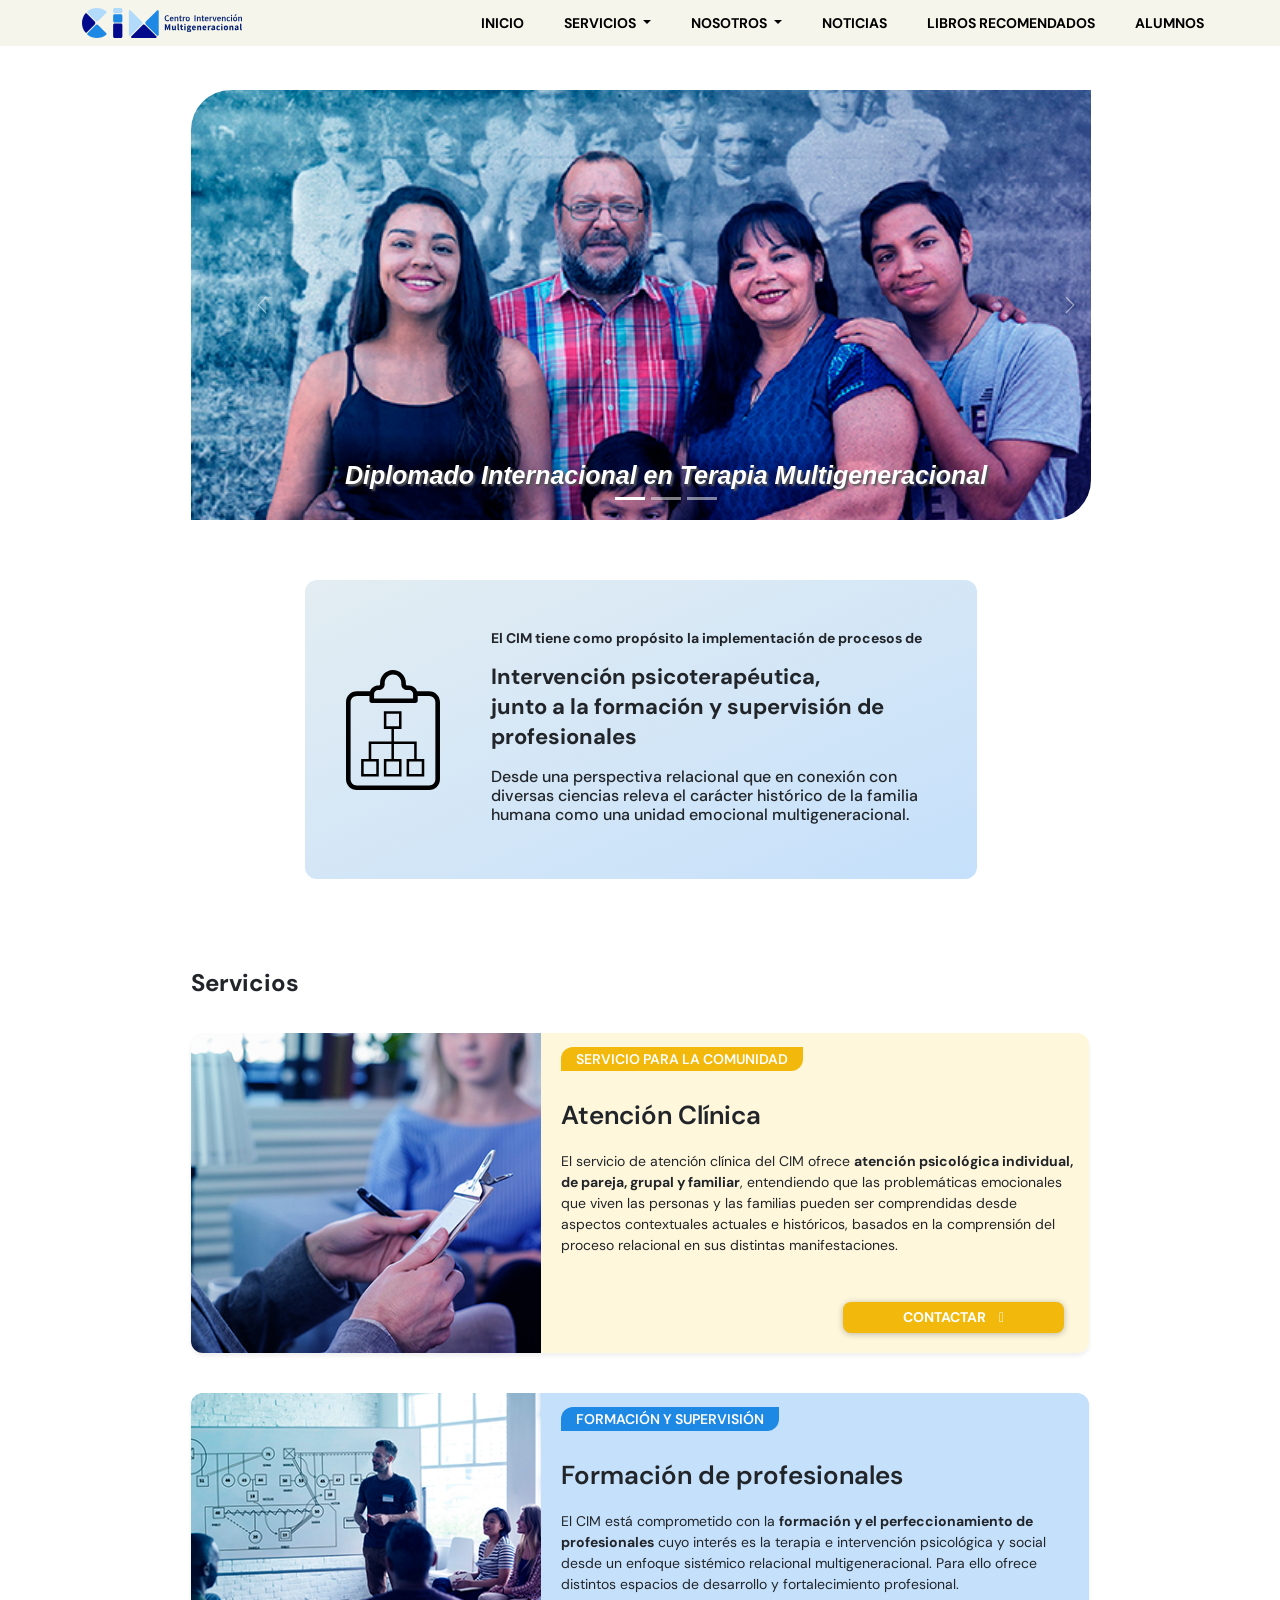
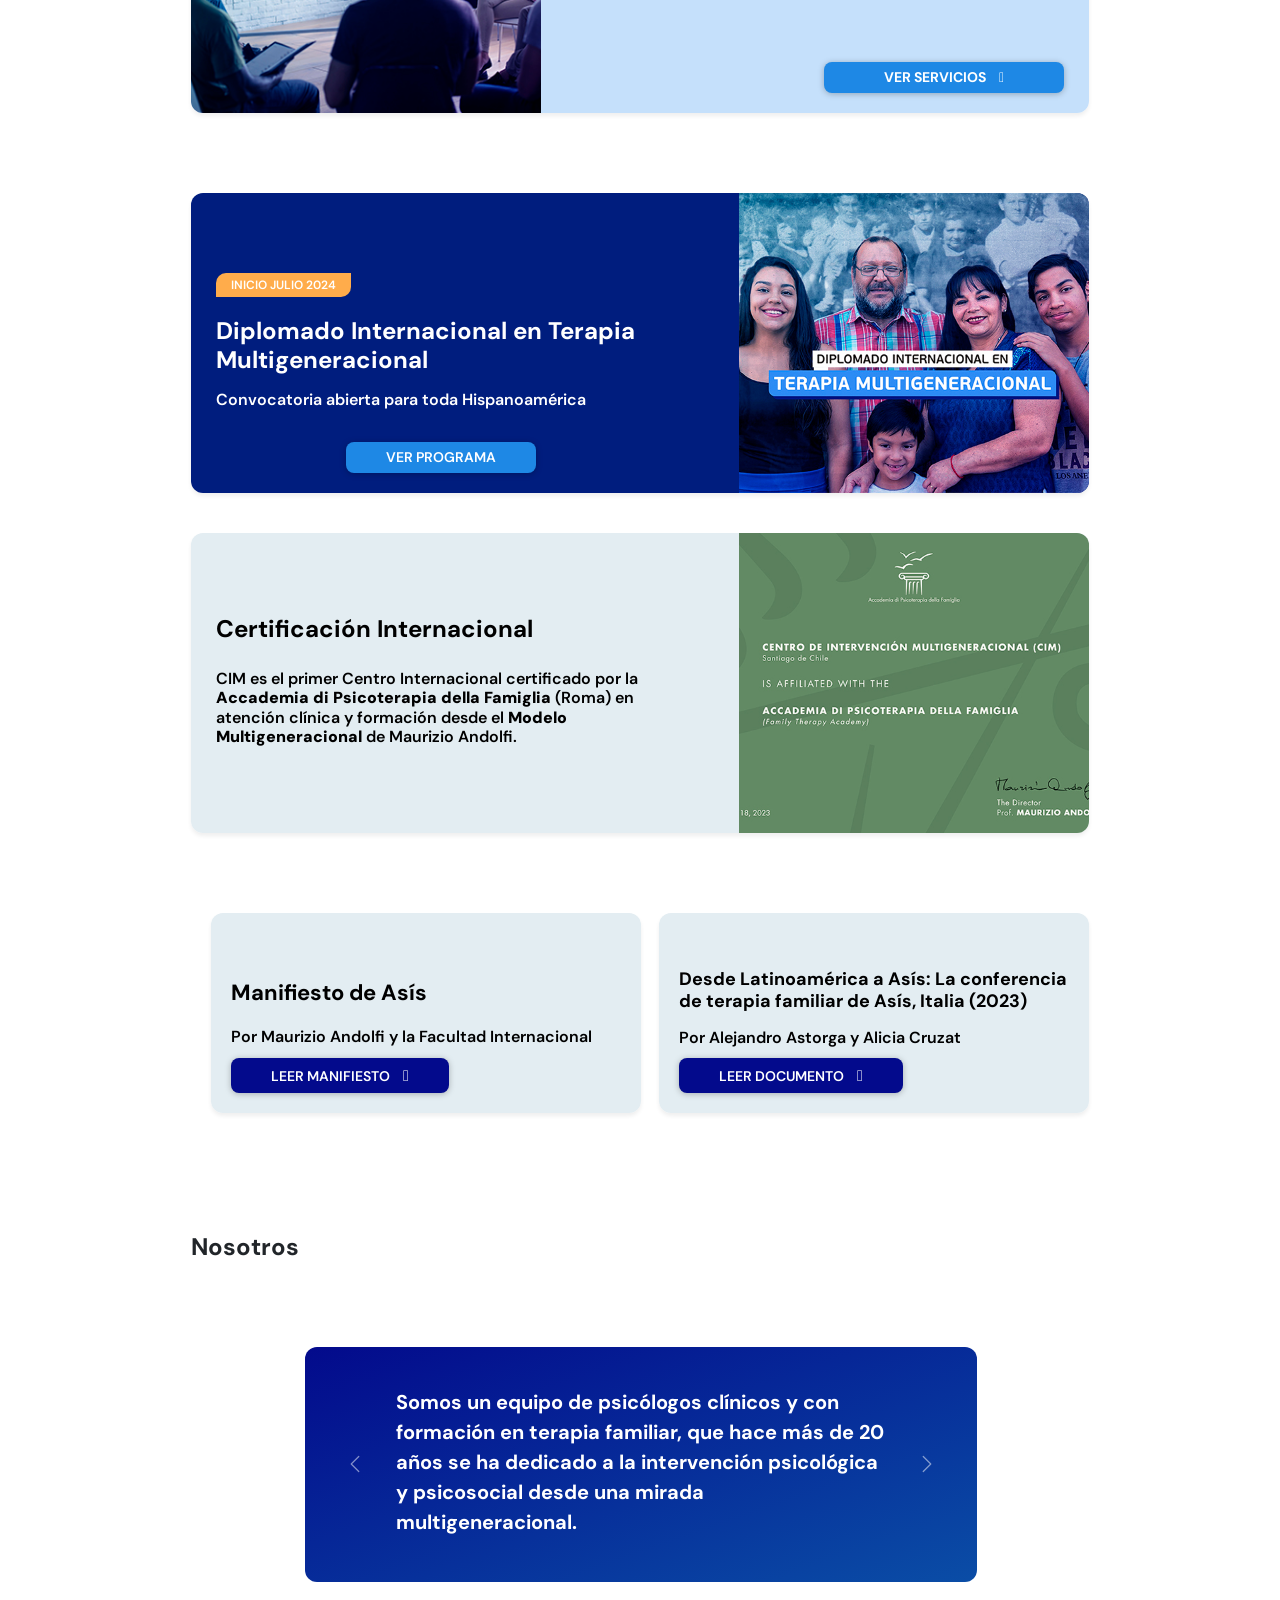
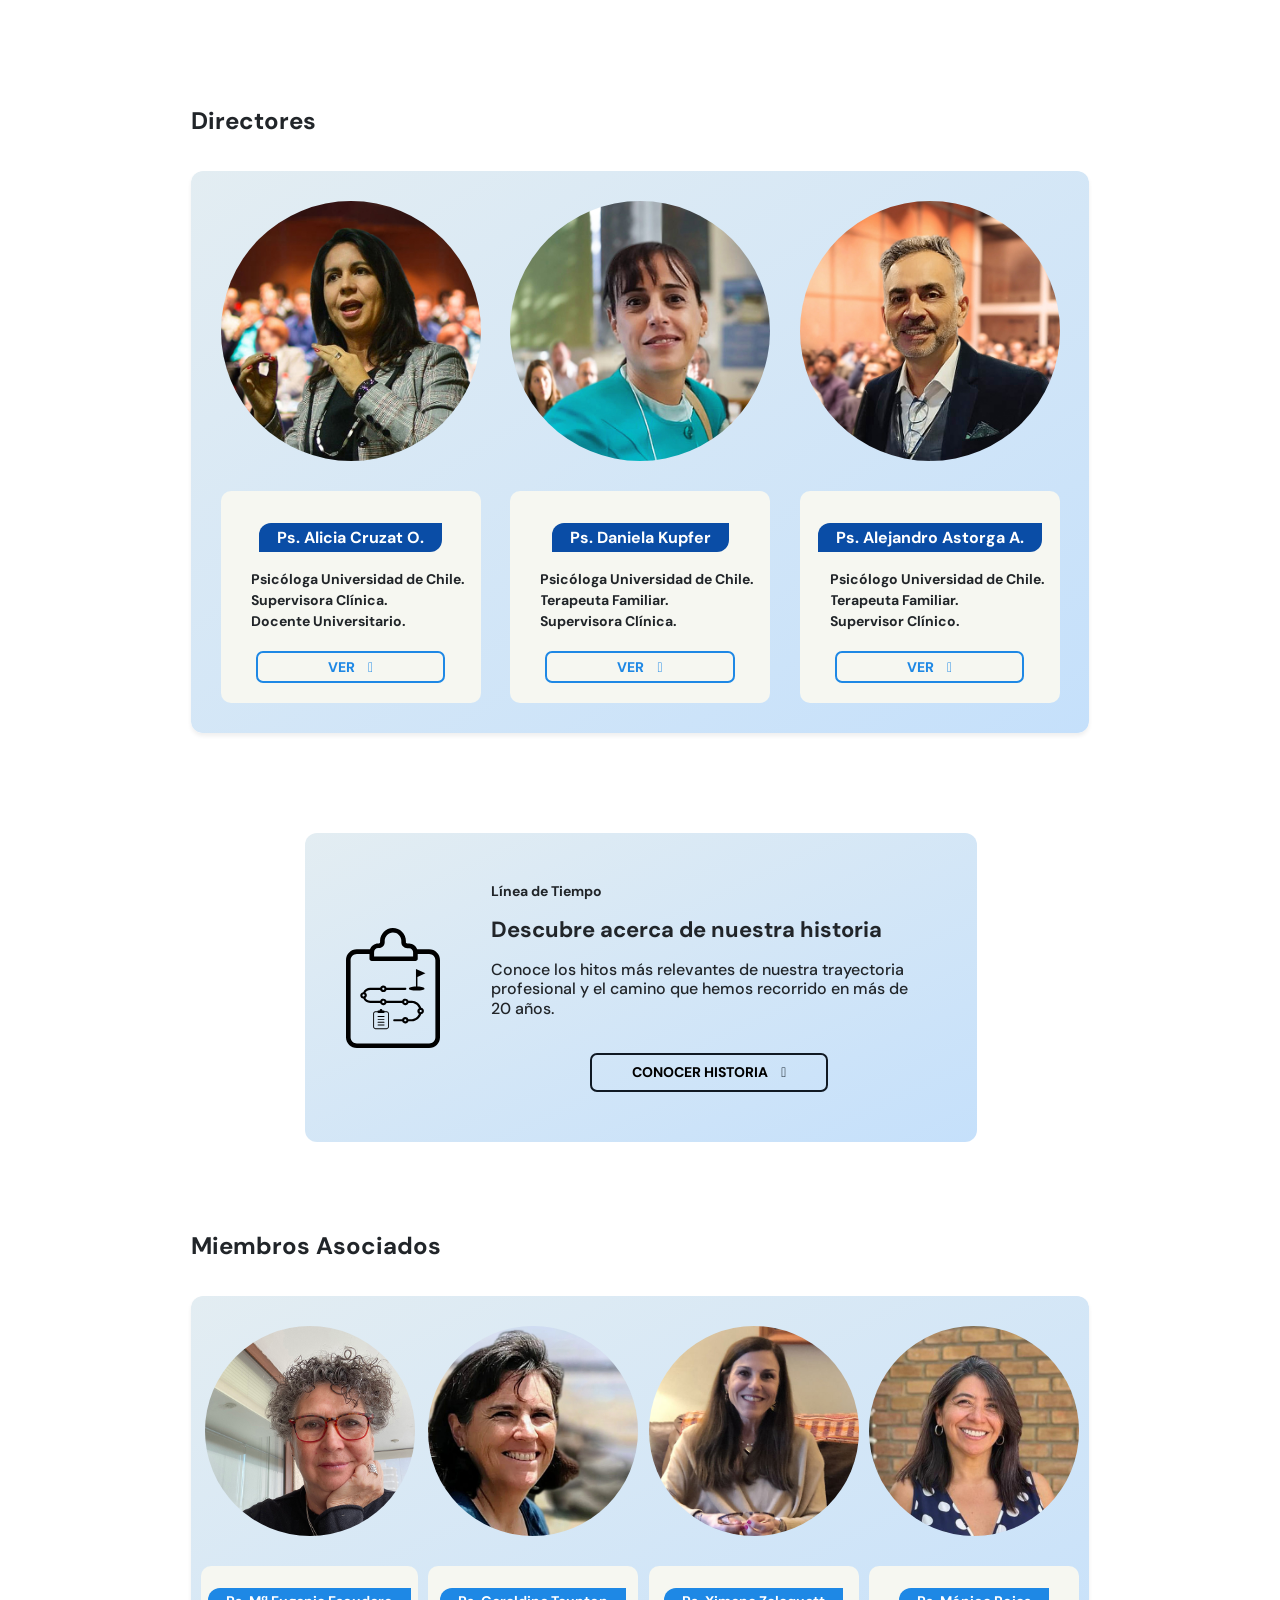
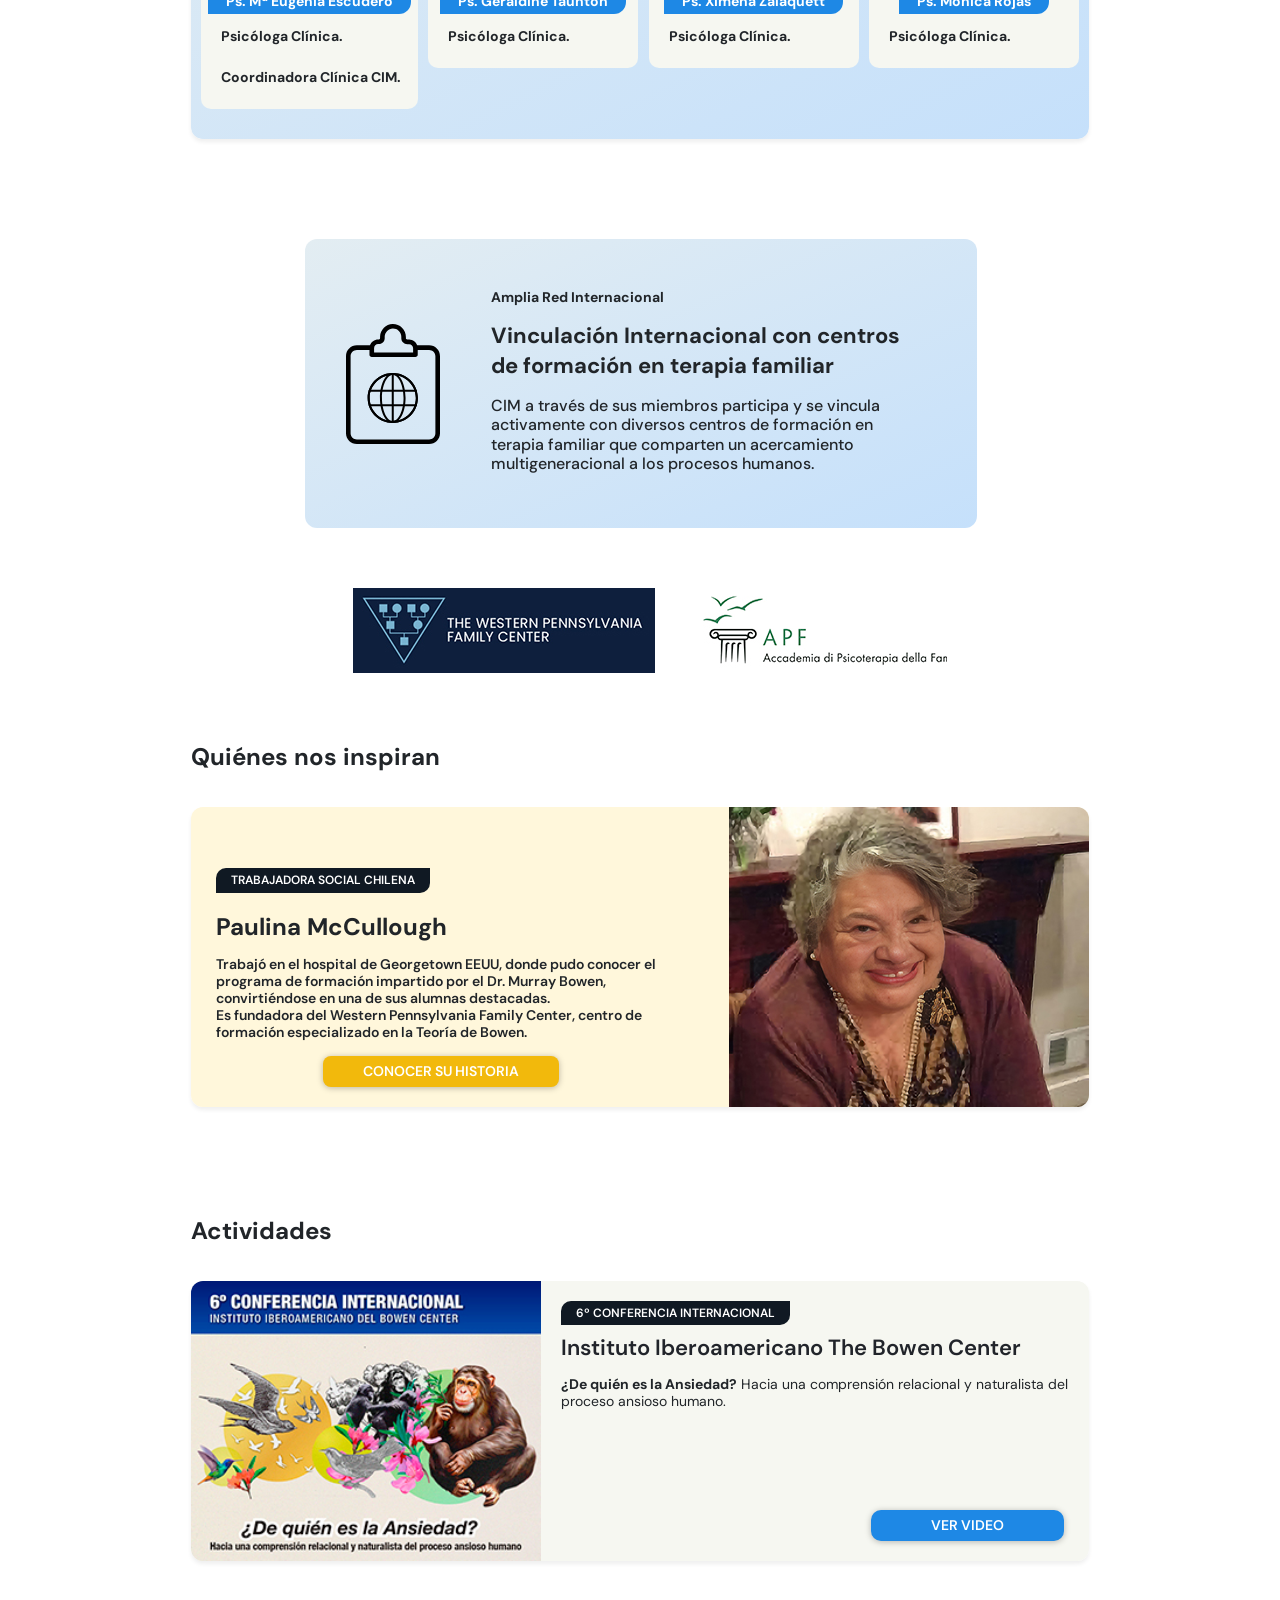
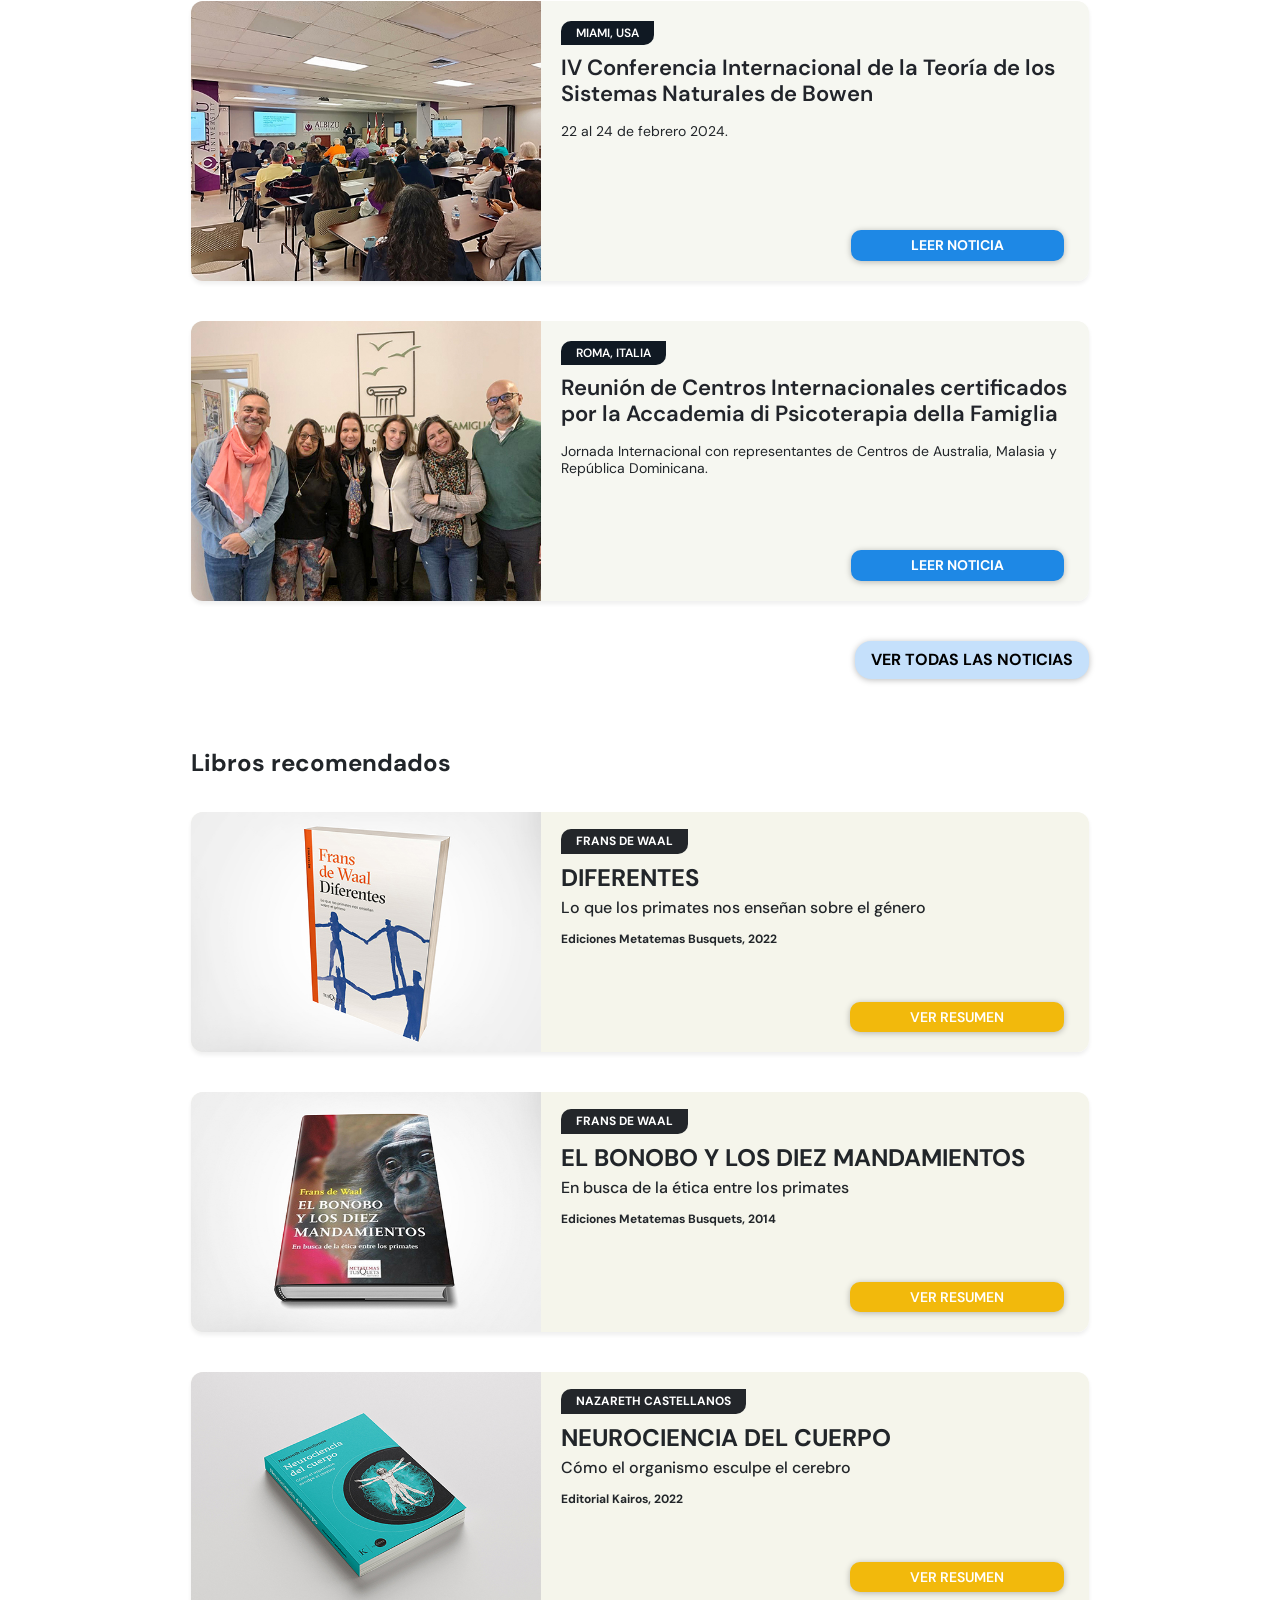
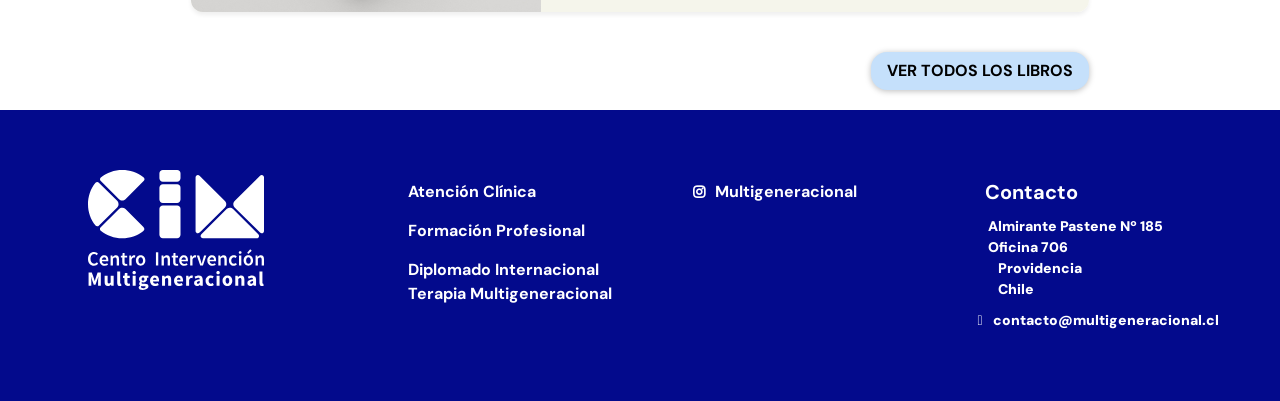
==== commit 7dbbe7f1: "Add files via upload" ====
--- a/index.html
+++ b/index.html
@@ -1,1726 +1,1596 @@
-<!DOCTYPE html>
-<html lang="es">
-<head>
-    <meta charset="UTF-8">
-    <meta http-equiv="X-UA-Compatible" content="IE=edge">
-    <meta name="viewport" content="width=device-width, initial-scale=1.0">
-    <title>Centro Intervención Multigeneracional</title>
-    <meta name="theme-color" content="#1E88E5">
-    
-<!-- link bootsrap-->
-<link href="https://cdn.jsdelivr.net/npm/bootstrap@5.0.2/dist/css/bootstrap.min.css" rel="stylesheet" integrity="sha384-EVSTQN3/azprG1Anm3QDgpJLIm9Nao0Yz1ztcQTwFspd3yD65VohhpuuCOmLASjC" crossorigin="anonymous">
-
-<link rel="stylesheet" href="https://cdn.jsdelivr.net/npm/bootstrap-icons@1.9.1/font/bootstrap-icons.css">
-<!--Font Awesome-->
-<link rel="stylesheet" href="https://use.fontawesome.com/releases/v5.6.3/css/all.css" integrity="sha384-UHRtZLI+pbxtHCWp1t77Bi1L4ZtiqrqD80Kn4Z8NTSRyMA2Fd33n5dQ8lWUE00s/" crossorigin="anonymous">
-<script src="https://kit.fontawesome.com/94c1e46ce4.js" crossorigin="anonymous"></script>
-
-<!-- link css-->
-<link rel="stylesheet" href="assets/css/style.css">
-
-<!-- link tipografias-->
-
-<link rel="preconnect" href="https://fonts.googleapis.com"> 
-<link rel="preconnect" href="https://fonts.gstatic.com" crossorigin> 
-<link href="https://fonts.googleapis.com/css2?family=Source+Sans+Pro:ital,wght@0,300;0,400;0,600;0,700;0,900;1,300;1,400;1,600&display=swap" rel="stylesheet">
-
-<script src="https://cdn.jsdelivr.net/npm/bootstrap@5.0.2/dist/js/bootstrap.bundle.min.js" integrity="sha384-MrcW6ZMFYlzcLA8Nl+NtUVF0sA7MsXsP1UyJoMp4YLEuNSfAP+JcXn/tWtIaxVXM" crossorigin="anonymous"></script>
-
-</head>
-
-<body>
-
-<!-- inicio navbar -->
-    <nav id="barranavegacion" class="navbar fixed-top  navbar-expand-md navbar-light"  >
-    
-        <div id="menu" class="container-fluid">
-            <a class="navbar-brand" href="#">
-                <a class="navbar-brand" href="#">
-                    <img src="assets/img/logo-color-banner.svg" alt="" width="auto" height="30px">
-                  </a>
-    
-        <button class="navbar-toggler" type="button" data-bs-toggle="collapse" data-bs-target="#menu" aria-controls="navbarSupportedContent" aria-expanded="false" aria-label="Toggle navigation">
-            <span class="navbar-toggler-icon"></span>
-          </button>
-    
-    <div class="collapse navbar-collapse " id="menu" >
-    
-        <ul class="navbar-nav ms-auto categorias">
-    
-            <li class="nav-item">
-            <a class="nav-link active" href="#carouselExampleDark">Inicio</a></li>
-
-            <li class="nav-item dropdown">
-                <a class="nav-link dropdown-toggle active" href="#servicios" id="navbarDropdown" role="button" 
-                data-bs-toggle="dropdown" aria-expanded="false">
-                  Servicios
-                </a>
-                <ul class="dropdown-menu" aria-labelledby="navbarDropdown">
-                  <li><a class="dropdown-item" href="#servicios">Atención Clínica</a></li>
-                  <li><a class="dropdown-item" href="#servicioprofesional">Formación Profesional</a></li>
-                </ul>
-            </li>
-    
-
-            <li class="nav-item dropdown">
-                <a class="nav-link dropdown-toggle active" href="#servicios" id="navbarDropdown" role="button" 
-                data-bs-toggle="dropdown" aria-expanded="false">
-                  Nosotros
-                </a>
-                <ul class="dropdown-menu" aria-labelledby="navbarDropdown">
-                  <li><a class="dropdown-item" href="#nosotros">Acerca de nosotros</a></li>
-                  <li><a class="dropdown-item" href="#historia">Nuestra Historia</a></li>
-                  <li><a class="dropdown-item" href="#inspiran">Quiénes nos inspiran</a></li>
-
-                </ul>
-            </li>
-         
-
-            <li class="nav-item">
-            <a class="nav-link active" href="#noticias">Noticias</a></li>
-
-            <li class="nav-item">
-                <a class="nav-link active" href="#articulos">Libros recomendados</a></li>
-
-            <li class="nav-item">
-            <a class="nav-link active" href="#piedepagina">Contacto</a></li>
-            
-        
-    
-        </ul>
-    
-    
-    </div>
-    
-        </div>
-    
-    
-    
-    </nav>
-    <!-- fin navbar-->
-
-
-
-
-<!-- prueba carrusel-->
-<div id="carouselExampleDark" class="carousel slide" data-bs-ride="carousel">
-    <div class="carousel-indicators">
-      <button type="button" data-bs-target="#carouselExampleDark" data-bs-slide-to="0" class="active" aria-current="true" aria-label="Slide 1"></button>
-      <button type="button" data-bs-target="#carouselExampleDark" data-bs-slide-to="1" aria-label="Slide 2"></button>
-      <button type="button" data-bs-target="#carouselExampleDark" data-bs-slide-to="2" aria-label="Slide 3"></button>
-    </div>
-    <div class="carousel-inner">
-      <div class="carousel-item active" data-bs-interval="10000">
-       <div class="fotocarrusel1"> <img src="" class="d-block w-100" alt=""></div> 
-        <div class="carousel-caption  d-md-block">
-            <h1 class="textocarrusel">  <a class="nav-link active" href="#diplomado">Diplomado Internacional en Terapia Multigeneracional</a></h1> 
-            <p class="d-none">nn</p>
-        </div>
-      </div>
-      <div class="carousel-item" data-bs-interval="10000">
-       <div class="fotocarrusel2">  <img src="" class="d-block w-100" alt=""></div>
-        <div class="carousel-caption d-md-block">
-            <h1 class="textocarrusel">Centro Intervención Multigeneracional</h1>
-            <p class="d-none">Some representative placeholder content for the second slide.</p>
-        </div>
-      </div>
-      <div class="carousel-item" data-bs-interval="10000">
-        <div class="fotocarrusel3"> <img src="" class="d-block w-100" alt=""></div>
-        <div class="carousel-caption d-md-block">
-            <h1 class="textocarrusel">Servicios para profesionales</h1>
-            <p class="d-none">Some representative placeholder content for the third slide.</p>
-        </div>
-      </div>
-    </div>
-    <button class="carousel-control-prev" type="button" data-bs-target="#carouselExampleDark" data-bs-slide="prev">
-      <span class="carousel-control-prev-icon" aria-hidden="true"></span>
-      <span class="visually-hidden">Previous</span>
-    </button>
-    <button class="carousel-control-next" type="button" data-bs-target="#carouselExampleDark" data-bs-slide="next">
-      <span class="carousel-control-next-icon" aria-hidden="true"></span>
-      <span class="visually-hidden">Next</span>
-    </button>
-  </div>
-
-
-
-<!-- fin carrusel -->
-
-<!-- presentacion-->
-
-<section  id="presentacion">
-
-<div class="presentacion1 ">
-
-<div class=" d-none d-sm-block  d-sm-none d-md-block   logo"></div>
-
-<div class="texto"> 
-<h6>El CIM tiene como propósito la implementación de procesos de</h6>
-
-<h2> <span>  Intervención psicoterapéutica, <br>junto a la formación y supervisión de profesionales</span>  </h2>
-
-<h5>Desde una perspectiva relacional que en conexión con diversas ciencias releva el carácter histórico de la familia humana como una unidad emocional multigeneracional.
-</h5>
-
-</div>
-
-</div>
-
-</section>
-<!-- fin presentacion-->
-
-<!-- Servicios-->
-
-
-<section id="servicios">
-<h2 class="seccion" data-bs-toggle="tooltip" data-bs-placement="top" 
-title="Nuestros servicios"> <span>  Que hacemos </span></h2>
-<div class="servicio123">
-
-<div class="servicio1">
-    
-<div class="foto1"></div>
-
-<div class="texto1">
-    <h6 class="subtitulo" data-bs-toggle="tooltip" data-bs-placement="top" 
-    title="Servicio de Atención Clínica"> <span>Servicio para la comunidad</span></h6>
-   <h1>Atención Clínica</h1>
-    <h6>El servicio de atención clínica del CIM ofrece <strong> atención psicológica individual, de pareja, grupal y familiar</strong>, entendiendo que las problemáticas emocionales que viven las personas y las familias pueden ser comprendidas desde aspectos contextuales actuales e históricos, basados en la comprensión del proceso relacional en sus distintas manifestaciones. 
-    </h6>
-    <footer class="color">
-    <button class="boton1"><a href="formulario1.html" target="_blank" >Contactar</a>
-        <i class="flecha fa-regular fa-envelope"></i> </button>
-    </footer>
-</div>
-
-</div>
-
-<!-- card servicio 2-->
-<div id="servicioprofesional" class="servicio2">
-<div class="foto2">
-
-</div>
-    
-<div class="texto2">
-    <h6 class="subtitulo" data-bs-toggle="tooltip" data-bs-placement="top" 
-    title="Servicio para Profesionales"> <span>Formación y supervisión </span></h6>
-    <h1>Formación de profesionales</h1>
-    <h6>El CIM está comprometido con la <strong>formación y el perfeccionamiento de profesionales</strong> cuyo interés es la terapia e intervención psicológica y social desde un enfoque sistémico relacional multigeneracional. Para ello ofrece distintos espacios de desarrollo y fortalecimiento profesional. 
-    </h6>
-    <footer class="color2">
-    <button class="boton2 btn btnservicios"data-bs-toggle="collapse" href="#collapseExample" role="button" aria-expanded="false" aria-controls="collapseExample">Ver Servicios
-    <i class="flecha fa-solid fa-arrow-right"></i> </button>
-    </footer>
-     </div>
-    
-</div>
-
-<div class="collapse" id="collapseExample"> 
-
-<!-- card servicio  desgloce-->  
-
-<div class="servicio2a">
-    <div class="foto3">
-        <h4> <span> Formación para profesionales</span> </h4>
-    </div>
-    
-    <article class="texto2a">
-
-        <!-- 
-        <h6 class="subtitulo" > <span>inicio 4 abril 2024 </span></h6>     
-        -->
-        
-        <h6 class="subtitulo" > <span>inicio 4 abril 2024 </span></h6>     
-        <h3>Grupo de Estudio</h3>
-        <h6>A partir de la metodología grupal de lectura guiada y reflexiva se propone revisar y discutir literatura clave del enfoque multigeneracional. Se abordarán textos desde la primatología, el neo-darwinismo, neurociencia social, además de autores como Murray Bowen y Maurizio Andolfi. El grupo será guiado por una dupla de profesionales pertenecientes al CIM.
-        </h6>
-       
-
-        <footer class="">
-
-<!-- Button trigger modal -->
-<div class="color2"> 
-<button type="button" class="boton3" data-bs-toggle="modal" data-bs-target="#exampleModal">
-    Detalle  <i class="flecha fa-solid fa-magnifying-glass"></i>
-</button>
-</div>
-  
-  <!-- Modal -->
-  <div class="modal fade" id="exampleModal" tabindex="-1" aria-labelledby="exampleModalLabel" aria-hidden="true">
-    <div class="modal-dialog">
-      <div class="modal-content">
-        <div class="modal-header">
-          <h5 class="modal-title" id="exampleModalLabel">Información</h5>
-          <button type="button" class="btn-close " data-bs-dismiss="modal" aria-label="Close"></button>
-        </div>
-        <div class="modal-body">
-            <ul class="requisitos">
-                <li><strong>Cupos:</strong> 5 profesionales por grupo.</li>
-                <li><strong>Frecuencia:</strong> Jueves de 18:30 a 20:00 hrs. Quincenal.</li>
-                <li><strong>Duración:</strong> 4 sesiones.</li>
-                <li><strong>Valor:</strong> $ 200.000</li>
-                <li><strong>Inicio:</strong> 04 abril 2024</li>
-                <li><strong>Requisitos: </strong>
-                    Título profesional de Psicólogo, Trabajador Social, Psiquiatra y profesiones afines.</li>
-                </ul>
-        </div>
-        <div class="modal-footer">
-          <button type="button" class="boton2" data-bs-dismiss="modal">Cerrar</button>
-        </div>
-      </div>
-    </div>
-  </div>
-
-<div class="color2">
-<button class="boton4"><a href="formulario2.html" target="_blank"   >Contacto</a></button>
-
-</div>
-
-</footer>
-</article>
-</div>
-    
-
-
-<div class="collapse" id="collapseExample"> 
-
-<div class="servicio2b">
-    <div class="foto4">
-        <h4> <span> Formación para profesionales</span> </h4>
-
-    </div>
-    
-    <article class="texto2b">
-       <h3>Grupo de Supervisión</h3>
-        <h6>A partir de la metodología de reflexión y discusión se ofrece un espacio grupal de supervisión de casos propuestos por los profesionales que participen. El grupo será guiado por una dupla de supervisores pertenecientes al CIM.
-        </h6>
-        <footer class="">
-
-            <!-- Button trigger modal -->
-            <div class="color2"> 
-            <button type="button" class="boton3" data-bs-toggle="modal" data-bs-target="#exampleModal2">
-                Detalle  <i class="flecha fa-solid fa-magnifying-glass"></i>
-            </button>
-            </div>
-              
-              <!-- Modal -->
-              <div class="modal fade" id="exampleModal2" tabindex="-1" aria-labelledby="exampleModalLabel" aria-hidden="true">
-                <div class="modal-dialog">
-                  <div class="modal-content">
-                    <div class="modal-header">
-                      <h5 class="modal-title" id="exampleModalLabel">Información</h5>
-                      <button type="button" class="btn-close " data-bs-dismiss="modal" aria-label="Close"></button>
-                    </div>
-                    <div class="modal-body">
-                        <ul class="requisitos">
-                            <li> Cupos: 5 profesionales por grupo.</li>
-                            <li>Frecuencia: Martes o jueves de 18:30 a 20:00 hrs. Quincenal.</li>
-                            <li>Duración: 6 sesiones.</li>
-                            <li>Valor: $ 300.000</li>
-                            <li>Requisitos: 
-                                Título profesional de Psicólogo, Trabajador Social, Psiquiatra y profesiones afines.</li>
-                            </ul>
-                    </div>
-                    <div class="modal-footer">
-                      <button type="button" class="boton2" data-bs-dismiss="modal">Cerrar</button>
-                    </div>
-                  </div>
-                </div>
-              </div>
-            
-                       
-            <div class="color2">
-                <button class="boton4"><a href="formulario2.html" target="_blank"   >Contacto</a></button>
-            </div>
-            </footer>
-    
-    </article>
-    </div>
-
-
-<div class="servicio2c">
-    <div class="foto5">
-        <h4> <span> Formación para profesionales</span> </h4>
-
-    </div>
-    
-    <article class="texto2c">
-        <h3>Grupo de trabajo con la propia familia de origen del terapeuta</h3>
-        <h6>A partir de la metodología de exploración a través del diagrama familiar (genograma) de los aspectos emocionales más significativos de la familia de origen del interventor, se abordarán en contexto grupal temas nodales en el quehacer clínico del profesional. El grupo será guiado por una dupla de supervisores pertenecientes al CIM.
-        </h6>
-        <footer class="">
-
-            <!-- Button trigger modal -->
-            <div class="color2"> 
-            <button type="button" class="boton3" data-bs-toggle="modal" data-bs-target="#exampleModal3">
-                Detalle  <i class="flecha fa-solid fa-magnifying-glass"></i>
-            </button>
-            </div>
-              
-              <!-- Modal -->
-              <div class="modal fade" id="exampleModal3" tabindex="-1" aria-labelledby="exampleModalLabel" aria-hidden="true">
-                <div class="modal-dialog">
-                  <div class="modal-content">
-                    <div class="modal-header">
-                      <h5 class="modal-title" id="exampleModalLabel">Información</h5>
-                      <button type="button" class="btn-close " data-bs-dismiss="modal" aria-label="Close"></button>
-                    </div>
-                    <div class="modal-body">
-                        <ul class="requisitos">
-                            <li> Cupos: 5 profesionales por grupo.</li>
-                            <li>Frecuencia: Martes o jueves de 18:30 a 20:00 hrs. Quincenal.</li>
-                            <li>Duración: 6 sesiones.</li>
-                            <li>Valor: $ 300.000</li>
-                            <li>Requisitos: 
-                                Título profesional de Psicólogo, Trabajador Social, Psiquiatra y profesiones afines.</li>
-                            </ul>
-                    </div>
-                    <div class="modal-footer">
-                      <button type="button" class="boton2" data-bs-dismiss="modal">Cerrar</button>
-                    </div>
-                  </div>
-                </div>
-              </div>
-            
-                       
-            <div class="color2">
-                <button class="boton4"><a href="formulario2.html" target="_blank"   >Contacto</a></button>
-            </div>
-            </footer>
-    
-    </article>
-    </div>
-
-</div>
-
-</div>
-
-</div>
-
-
-
-</section>
-<!-- fin Servicios-->
-    
-
-<!-- curso entrevista
-
-<section id="curso">
-
-    <h2 class="seccion"data-bs-toggle="tooltip" data-bs-placement="top" 
-    title="Nos inspiran">Próximo grupo de estudio</h2>
-
-<div class="personas">  
-
-    <div class="cursoentrevista">
-        <article class="textocurso">
-
-        <h5> <span>30 de Noviembre 2023 </span> 
-        </h5>
-        <h2>Grupo de Estudio
-        </h2>
-        <h6>
-            A partir de la metodología grupal de lectura guiada y reflexiva se propone revisar y discutir literatura clave del enfoque multigeneracional  <br>
-            Se abordarán textos desde la primatología, el neo-darwinismo, neurociencia social, además de autores como Murray Bowen y Maurizio Andolfi.      <br>
-            El grupo será guiado por una dupla de profesionales pertenecientes al CIM.<br>
-            Modalidad 100% online.
-        </h6>
-        
-    
-    <footer class="zona">
-        <div class="color2"> 
-            <button type="button" class="botoncurso" data-bs-toggle="modal" data-bs-target="#exampleModal4">
-                detalle  <i class="lupa fa-solid fa-magnifying-glass"></i>
-            </button>
-            </div>
-
-                <div class="color2">
-                    <button class="botoncurso2"><a href="https://forms.gle/1j1MABaLJc9S1XWQ6" target="_blank" >Inscripción</a>
-                        <i class=" lupa fa-solid fa-arrow-right"></i> </button>
-                </div>
-
-     </footer>
-
-
-        </article>
-
-        <div class="fotocurso"></div>
-    </div>
-
-
-</div>
-
-
-  Modal 2 
- <div class="modal fade" id="exampleModal4" tabindex="-1" aria-labelledby="exampleModalLabel" aria-hidden="true">
-    <div class="modal-dialog">
-      <div class="modal-content">
-        <div class="modal-header">
-          <h5 class="modal-title" id="exampleModalLabel">Objetivos</h5>
-          <button type="button" class="btn-close " data-bs-dismiss="modal" aria-label="Close"></button>
-        </div>
-        <div class="modal-body">
-            <ul class="requisitos">
-                <li> <strong>Modalidad 100% online. </strong> </li> 
-                <li><strong>Cupos:</strong> 5 profesionales por grupo.</li>
-                <li><strong>Duración:</strong> 4 sesiones.</li>
-                <li> Jueves 30 de noviembre 2023.</li>
-                <li> Jueves 14 de diciembre 2023.</li> 
-                <li> Jueves 4 de enero 2024.</li> 
-                <li> Jueves 18 de enero 2024.</li> 
-                <li><strong>Horario:</strong> 18:30 a 20:00 hrs. Quincenal.</li>
-                <li> <strong>  Valor: </strong>  $ 200.000 </li>
-                <li> <strong>  Descuentos: </strong>  50% descuento socios y alumnos grupos anteriores.</li> 
-                <li> <strong>  Requisitos: </strong>  Título profesional de Psicólogo, Trabajador Social, Psiquiatra y profesiones afines.</strong></li> 
-                <li> Informaciónes al mail <strong>  contacto@multigeneracional.cl  </strong>  </li>
-
-                </ul>
-        </div>
-        <div class="modal-footer">
-          <button type="button" class="boton2" data-bs-dismiss="modal">Cerrar</button>
-        </div>
-      </div>
-    </div>
-  </div>
-
-</section>
-
--->
-
-
- 
-
-<!-- inicio diplomado -->
-<section id="diplomado">
-
-
-<div class="personas">  
-
-    <div class="paulina">
-        <article class="textopaulina">
-            <h4> <span> inicio julio 2024</span> </h4>
-
-        <h1>Diplomado Internacional en Terapia Multigeneracional</h1>
-        <h5>Convocatoria abierta para toda Hispanoamérica</h5>
-
-      
-    <footer class="color">
-    <button class="botonp"><a href="diplomado.html" target="_blank" >conocer mas</a>
-    <i class="flecha fa-regular fa-arrow-right"></i> </button>
-     </footer>
-
-
-        </article>
-
-        <div class="fotomanifiesto"></div>
-    </div>
-
-
-</div>
-
-</section>
-<!-- fin DIPLOMADO -->
-
-<!-- inicio manifiesto -->
-<section id="manifiesto">
-
-
-    <div class="personas">  
-    
-        <div class="paulina">
-            <article class="textopaulina">
-            
-            <h1>Manifiesto de Asís</h1>
-            <h5>Por Maurizio Andolfi y la Facultad Internacional </h5>
-            <h6>
-                Compartimos la traducción al español del texto recientemente publicado.
-            </h6>
-    
-        <footer class="color">
-        <button class="botonp"><a href="manifiesto.html" target="_blank" >Leer Manifiesto</a>
-        <i class="flecha fa-regular fa-arrow-right"></i> </button>
-         </footer>
-    
-    
-            </article>
-    
-            <div class="fotomanifiesto"></div>
-        </div>
-    
-    
-    </div>
-    
-    </section>
-    <!-- fin manifiesto -->
-
-<!-- inicio texto jano alicia -->
-<section id="textoasis">
-
-
-    <div class="personas">  
-    
-        <div class="paulina">
-            <article class="textopaulina">
-            
-            <h2>Desde Latinoamérica a Asís: La conferencia de terapia familiar de Asís, Italia (2023)</h2>
-            <h5>Por Alejandro Astorga  y Alicia Cruzat </h5>
-    
-        <footer class="color">
-        <button class="botonp"><a href="textoasis.html" target="_blank" >Leer documento</a>
-        <i class="flecha fa-regular fa-arrow-right"></i> </button>
-         </footer>
-    
-    
-            </article>
-    
-            <div class="fotoasis"></div>
-        </div>
-    
-    
-    </div>
-    
-    </section>
-    <!-- fin texto jano alicia -->
-
-
-    <!-- inicio historia nosotros-->
-
-<section  id="nosotros">
-<h2 class="seccion"> Acerca de nosotros</h2>
-</section>
-
-<section>
-    <div id="carouselExampleInterval" class="carousel slide " data-bs-ride="carousel">
-        <div class="carousel-inner">
-          <div class="carousel-item active" data-bs-interval="10000">
-            <h4>Somos un equipo de psicólogos clínicos y con formación en terapia familiar, que hace más de 20 años se ha dedicado a la intervención psicológica y psicosocial desde una mirada multigeneracional.
-            </h4> 
-          </div>
-        <div class="carousel-item" data-bs-interval="10000">
-            <h4>Nos interesa la difusión y propagación de ideas, que sustentadas en diversas ciencias y disciplinas, releven la comprensión del sistema familiar humano como una unidad emocional multigeneracional.
-            </h4> 
-        </div>
-         
-        </div>
-        <button class="carousel-control-prev " type="button" data-bs-target="#carouselExampleInterval" data-bs-slide="prev">
-          <span class="carousel-control-prev-icon" aria-hidden="true"></span>
-          <span class="visually-hidden ">Previous</span>
-        </button>
-        <button class="carousel-control-next" type="button" data-bs-target="#carouselExampleInterval" data-bs-slide="next">
-          <span class="carousel-control-next-icon" aria-hidden="true"></span>
-          <span class="visually-hidden">Next</span>
-        </button>
-      </div>
-
-</section>
-
-
-
-
-
-<!-- inicio perfiles profesionales-->
-<section id="perfiles">
-
-    <h2 class="seccion"> Directores</h2>
-
-
-    <div class="perfil123">
-
-<div>
-    <div class="perfil1">
-    </div>
-<div class="detalle">
-    <h5 class="nombre"><span>Ps. Alicia Cruzat O.</span></h5>
-    <ul>
-    <li>Psicóloga Universidad de Chile. </li>
-    <li>Supervisora Clínica. </li>
-    <li>Docente Universitario. </li>
-        <div class="collapse" id="alicia"> 
-
-    <li>Especialista en Terapia Multigeneracional.</li>
-    <li>Magister en Salud Mental Infantil, Universidad del Desarrollo. Santiago, Chile. </li>
-    <li>Master en Terapia Familiar, Accademia di Psicoterapia della Famiglia. Roma, Italia.</li>
-    <li>Diplomado en Neurociencia Social, Universidad Diego Portales, Chile.</li>
-    <li> Asesora vincular relacional de Fundación Ciudad del Niño y Corporación Opción.</li>
-    </ul>
-    <p class="botonderecha"> 
-        <a class="btn " data-bs-toggle="collapse" href="#alicia" role="button" aria-expanded="false" aria-controls="alicia">
-            <span class="botonperfil"> Ver <i class="flecha fa-solid fa-plus"></i></span>
-            </span>
-        </a>
-    </p>
-    
-    </div>
-    
-    </div>
-    
-
-<div>
-    <div class="perfil2">
-    </div>
-    <div class="detalle">
-    <h5 class="nombre"><span>Ps. Daniela Kupfer</span></h5>
-    <ul>
-
-        <li>Psicóloga Universidad de Chile.</li>
-        <li>Terapeuta Familiar.</li>
-        <li>Supervisora Clínica.</li>
-            <div class="collapse" id="daniela"> 
-        <li>Docente Universitario.</li>
-        <li>Especialista en Terapia Multigeneracional.</li>
-        <li>Egresada de la Maestría en Diseño y Gestión de Programas y Proyectos Sociales FLACSO. Buenos Aires, Argentina.
-        </li>
-        <li>Coordinadora de Grupos y Psicodramatista del Nuevo Espacio Psicodrama Grupal Pavlosky. Buenos Aires, Argentina.
-        </li>
-        <li>Asesora en intervención relacional de Corporación Opción. 
-        </li>
-    </ul>
-    <p class="botonderecha"> 
-        <a class="btn btnservicios" data-bs-toggle="collapse" href="#daniela" role="button" aria-expanded="false" aria-controls="collapseExample">
-            <span class="botonperfil"> Ver <i class="flecha fa-solid fa-plus"></i></span>
-        </a>
-    </p>
-    </div>
-
-    </div>
-    
-
-
-<div>
-    <div class="">
-    <div class="perfil3">
-    </div>
-</div>
-<div class="detalle">
-    <h5 class="nombre"><span>Ps. Alejandro Astorga A.</span></h5>
-    <ul>
-        <li>Psicólogo Universidad de Chile.</li>
-        <li>Terapeuta Familiar.</li>
-        <li>Supervisor Clínico.</li>
-        <div class="collapse" id="alejandro"> 
-
-        <li>Docente Universitario.</li>
-        <li>Especialista en Terapia Multigeneracional.</li>
-        <li>Master en Terapia Familiar, Accademia di Psicoterapia della Famiglia. Roma, Italia.</li>
-        <li>Magister en Derecho, mención Infancia, Adolescencia y Familia, Universidad Diego Portales. Santiago, Chile.</li>
-        <li>Miembro del Departamento Psicosocial del Instituto Chileno de Terapia Familiar.</li>
-        <li>Jefatura técnica del Área de Desarrollo, Asesoría y Supervisión Técnica de Corporación Opción.</li>
-    </ul>
-    <p class="botonderecha"> 
-        <a class="btn btnservicios" data-bs-toggle="collapse" href="#alejandro" role="button" aria-expanded="false" aria-controls="collapseExample">
-            <span class="botonperfil"> Ver <i class="flecha fa-solid fa-plus"></i></span>
-        </a>
-        
-    </p>
-    </div>
-
-    </div>
-
-
-
-</div>
-
-
-
-
-</section>    
-
-<!-- fin perfiles-->
-
-
-
-  <!-- inicio socias-->
-
-  <section  id="nosotrossocias">
-    <h2 class="seccion"> Miembros Asociados</h2>
-    </section>
-    
-
-    
-    <!-- inicio perfiles profesionales-->
-    <section id="perfilessocias">
-    
-        <div class="perfil1234">
-    
-    <div>
-        <div class="perfil1">
-        </div>
-    <div class="detalle">
-        <h5 class="nombre"><span> Ps. Mª Eugenia Escudero</span></h5>
-        <ul>
-        <li>Psicóloga Clínica. </li>
-        <li>Coordinadora Clínica CIM. </li>
-           
-    
-        
-        </ul>
-        
-        
-        </div>
-        
-        </div>
-        
-    
-    <div>
-        <div class="perfil2">
-        </div>
-        <div class="detalle">
-        <h5 class="nombre"><span>Ps. Geraldine Taunton</span></h5>
-        <ul>
-    
-            <li>Psicóloga Clínica.</li>
-         
-        </ul>
-       
-        </div>
-    
-        </div>
-        
-    
-    
-    <div>
-        <div class="">
-        <div class="perfil3">
-        </div>
-    </div>
-    <div class="detalle">
-        <h5 class="nombre"><span>Ps. Ximena Zalaquett</span></h5>
-        <ul>
-            <li>Psicóloga Clínica.</li>
-           
-        </ul>
-        
-        </div>
-    
-        </div>
-
-        <div>
-            <div class="">
-            <div class="perfil4">
-            </div>
-        </div>
-        <div class="detalle">
-            <h5 class="nombre"><span>Ps. Mónica Rojas</span></h5>
-            <ul>
-                <li>Psicóloga Clínica.</li>
-                
-
-        
-            </ul>
-           
-            </div>
-        
-            </div>     
-    
-    </div>
-    
-    
-    
-    
-    </section>    
-    
-    <!-- fin perfiles-->
-
-
-<!-- linea tiempo-->
-
-
-<section id="historia"> 
-    <h2 class="seccion"data-bs-toggle="tooltip" data-bs-placement="top" 
-    title="Acerca de nuestra trayectoria">Nuestra Historia</h2>
-
-    
-<section class="zonahistoria">   
-<!-- fin red internacional
-<div id="lineadetiempo">
-    <img src="assets/img/2015bowen.jpg" alt="">
-    <img src="assets/img/opcionfinal.jpg" alt="">
-    <img src="assets/img/foto-4-final.jpg" alt="">
-    <img src="assets/img/italia.jpg" alt="">
-    <img src="assets/img/clasediplomado.jpg" alt="">
-</div>
--->
-</section>
-
-
-<div class="textohistoria">
-
-    <div class=" d-none d-sm-block  d-sm-none d-md-block   logo"></div>
-
-
-    <div class="texto"> 
-    <h6>Línea de Tiempo</h6>
-    
-    <h2> <span>Descubre acerca de nuestra historia</span> </h2>
-    
-    <h5>Conoce los hitos más relevantes de nuestra trayectoria profesional y el camino que hemos recorrido en más de 20 años.
-    </h5>
-    
-    <div class="centrar"> 
-    <button class="botonhistoria"><a href="lineatiempo.html" target="_blank">Conocer historia</a> 
-        <i class="flecha fa-solid fa-plus"></i>
-
-    </button>
-</div>
-    </div>
-    
-    </div>
-
-</section>
-
-
-
-<!-- NOS INSPIRAN-->
-<section id="inspiran">
-
-    <h2 class="seccion"data-bs-toggle="tooltip" data-bs-placement="top" 
-    title="Nos inspiran">Quiénes nos inspiran</h2>
-
-<div class="personas">  
-
-    <div class="paulina">
-        <article class="textopaulina">
-
-        <h5>Trabajadora Social chilena </h5>
-        <h1>Paulina McCullough</h1>
-        <h6>
-        Trabajó en el hospital de Georgetown EEUU, donde pudo conocer el programa de formación impartido por el Dr. Murray Bowen, convirtiéndose en una de sus alumnas destacadas.<br>
-        Es fundadora del Western Pennsylvania Family Center, centro de formación especializado en la Teoría de Bowen.
-        </h6>
-
-    <footer class="color">
-    <button class="botonp"><a href="quienesnosinspiran.html" target="_blank" >Conocer su historia</a>
-    <i class="flecha fa-regular fa-arrow-right"></i> </button>
-     </footer>
-
-
-        </article>
-
-        <div class="fotopaulina"></div>
-    </div>
-
-
-</div>
-
-</section>
-
-
-
-<!-- inicio red internacional-->
-
-
-
-<section id="vinculos"> 
-
-<h2 class="seccion" data-bs-toggle="tooltip" data-bs-placement="top" 
-title="Red de Vinculos Internacionales">Vinculos Internacionales</h2>
-
-
-<div class="slider">
-
-    <div class="slide-track">
-
-        <div class="slide">
-            <img src="assets/img/logo1.jpg" alt="">
-        </div>
-
-        <div class="slide">
-            <img src="assets/img/logo3.jpg" alt="">
-        </div>
-
-        <div class="slide">
-            <img src="assets/img/logo2.jpg" alt="">
-        </div>
-
-        <div class="slide">
-            <img src="assets/img/logo4.jpg" alt="">
-        </div>
-
-        <div class="slide">
-            <img src="assets/img/logo1.jpg" alt="">
-        </div>
-
-        <div class="slide">
-            <img src="assets/img/logo2.jpg" alt="">
-        </div>
-
-        
-
-    </div>
-
-</div>
-
-<div class="textovinculosinternacionales">
-
-    <div class=" d-none d-sm-block  d-sm-none d-md-block   logo"></div>
-
-    <div class="texto"> 
-    <h6>Amplia Red Internacional</h6>
-    
-    <h2> <span>Vinculación Internacional con centros de formación en terapia familiar </span> </h2>
-    
-    <h5>CIM a través de sus miembros participa y se vincula activamente con diversos centros de formación en terapia familiar que comparten un acercamiento multigeneracional a los procesos humanos.
-    </h5>
-    
-    </div>
-    
-    </div>
-
-
-
-</section>
-
-
-<!-- fin red internacional-->
-
-<!-- inicio noticias-->
-<section id="noticias">
-
-    <h2 class="seccion"data-bs-toggle="tooltip" data-bs-placement="top" 
-    title="Actualidad y novedades">Noticias</h2>
-
-<div class="todasnoticias">  
-
-    <div class="noticia1 articulo1">
-        <div class="fotonoticia22"></div>
-            
-        <article class="textonoticia1 ">
-        <h6 class="subtitulo">6º Conferencia Internacional  </h6>
-        <h4>Instituto Iberoamericano The Bowen Center</h4>
-       <!-- <h4> ¿De quién es la Ansiedad? -->         
-      </h4>
-       <h5>  <strong> ¿De quién es la Ansiedad?    Hacia una comprensión relacional y naturalista del proceso ansioso humano </strong> 
-            <br>  <br> 
-      </h5>
-        <h6> 11 de abril 2024, 18:30 a 20:00 (EST), Plataforma Zoom
-                    
-        </h6>
-
-
-
-        <div class="color2">
-            <button class="botona btn linkvideo"><a href="https://www.thebowencenter.org/calendar/2024/4/11/spanishwebinar" target="_blank" >Información</a>
-                 </button>
-        </div>
-       
-        <footer class="color2">
-           
-        </footer>
-
-        
-            </div>
-
-
-
-
-
-
-
-    <div class="noticia1 articulo1">
-        <div class="fotonoticia19"></div>
-            
-        <article class="textonoticia1 ">
-            <h6 class="subtitulo">Miami, USA </h6>
-            <h4>IV Conferencia Internacional de la Teoría de los Sistemas Naturales de Bowen</h4>
-            <h6> 22 al 24 de febrero 2024
-            </h6>
-
-        <footer class="color2">
-            <button class="botona btn "data-bs-toggle="collapse" href="#collapseExample9" 
-            role="button" aria-expanded="false" aria-controls="collapseExample2">Leer noticia
-            <i class="flecha fa-solid fa-arrow-right"></i> </button>
-        </footer>
-
-        </article>
-        <div class="collapse " id="collapseExample9"> 
-            <article class="textolargo "> 
-                <h6> 
-                    Entre el 22 y el 24 de febrero participamos de la <strong> IV Conferencia Internacional de la Teoría de los Sistemas Naturales de Bowen</strong>, la cual se desarrolló en la ciudad de Miami, Estados Unidos.<br> <br>
-
-                    En la ocasión nuestras directoras <strong>Ps. Alicia Cruzat </strong> y <strong>  Ps. Daniela Kupfer </strong> formaron parte del panel de expositores, compartiendo tribuna con destacados especialistas de renombre internacional. <br> <br>
-
-                    <strong> Ps. Alicia Cruzat </strong> realizo la presentación <strong>  "Formación y entrenamiento en la Teoría de los Sistemas Familiares de Murray Bowen: Aportes desde otras ciencias a la comprensión de sus premisas y conceptos teóricos” </strong>. <br> <br>
-
-                    <strong> Ps. Daniela Kupfer </strong> realizo la presentación <strong> "Proceso emocional en el sistema terapéutico cuando la manifestación del proceso familiar ha sido la violencia contra niños o adolescentes”</strong>. <br> <br>
-
-                    Las anteriores versiones de la conferencia, en las cuales también participamos, tuvieron lugar en Pittsburgh el año 2015, Hong Kong 2018 y Suecia 2022. <br> <br>
-
-                    
-                </h6>
-                <div class="detallefotos">
-                    <div class="fotonoticia20"></div>
-                    <div class="fotonoticia21"></div>
-
-                </div>
-
-
-
-            </article>
-            </div>
-            
-
-    </div>
-
-    <div class="noticia1 articulo1">
-        <div class="fotonoticia16"></div>
-            
-        <article class="textonoticia1 ">
-            <h6 class="subtitulo">Roma, italia </h6>
-            <h4>Reunión de Centros Internacionales certificados por la Accademia di Psicoterapia della Famiglia </h4>
-            <h6> Jornada Internacional con representantes de Centros de Australia, Malasia y República Dominicana.
-                
-                
-         
-            </h6>
-
-        <footer class="color2">
-            <button class="botona btn "data-bs-toggle="collapse" href="#collapseExample8" 
-            role="button" aria-expanded="false" aria-controls="collapseExample2">Leer noticia
-            <i class="flecha fa-solid fa-arrow-right"></i> </button>
-        </footer>
-
-        </article>
-        <div class="collapse " id="collapseExample8"> 
-            <article class="textolargo "> 
-                <h6> 
-                    El pasado 4, 5 y 6 de diciembre estuvimos en Roma, participando de jornadas de trabajo con representantes de Centros Internacionales certificados por la <strong> Accademia di Psicoterapia della Famiglia </strong> .<br> <br>
-
-                    En la ocasión <strong>  Maurizio Andolfi</strong>, junto a <strong> Francesca Ferraguzzi </strong> presentaron el Modelo Multigeneracional y su aplicación en la malla de entrenamiento y de trabajo clínico de la Accademia.
-                    También Maurizio Andolfi presentó Accademia di Psicoterapia della Famiglia, una historia de 30 años de trabajo en red internacional y el recién creado Círculo de Perth, para el avance de la terapia familiar en Australia Occidental.<br> <br>
-                    
-                    Nuestro directores presentaron a <strong>  Centro de Intervención Multigeneracional </strong> y el trabajo que hemos realizado desde Chile.<br> <br>
-                    
-                    Por su parte Darrel Lourdes presentó  la propuesta y proyecciones del <strong> ”The Andolfi Family Therapy Centre” </strong> de Malasia, Vanessa Espaillat presentó el <strong>  "Centro de Formación y Psicoterapia Continuum" </strong> de República Dominicana y finalmente Eriola Sanxhaku presentó el <strong> "Instituto de Townsville"</strong>  de Australia.<br> <br>
-                    
-                    También tuvimos la oportunidad de participar en vivo en sesiones y supervisión de procesos de atención familiar de los equipos de terapeutas de niños, adolescentes y familia de la Accademia. <br> <br>
-                     
-                    
-                    
-                </h6>
-                <div class="detallefotos">
-                    <div class="fotonoticia17"></div>
-                    <div class="fotonoticia18"></div>
-
-                </div>
-
-
-
-            </article>
-            </div>
-            
-
-    </div>
-
-
-    <div class="noticia1 articulo1">
-        <div class="fotonoticia13"></div>
-            
-        <article class="textonoticia1 ">
-            <h6 class="subtitulo">Santiago </h6>
-            <h4>Jornada Taller: La primera entrevista desde el enfoque Multigeneracional </h4>
-            <h6> El sábado 4 de noviembre desarrollamos el <strong>  Taller de Primera Entrevista Sistémica desde el Modelo Multigeneracional.</strong>  <br>
-            
-                
-            </h6>
-
-        <footer class="color2">
-            <button class="botona btn "data-bs-toggle="collapse" href="#collapseExample7" 
-            role="button" aria-expanded="false" aria-controls="collapseExample2">Leer noticia
-            <i class="flecha fa-solid fa-arrow-right"></i> </button>
-        </footer>
-
-        </article>
-        <div class="collapse " id="collapseExample7"> 
-            <article class="textolargo "> 
-                <h6> Durante el taller abordamos las premisas y aspectos centrales de una primera entrevista familiar desde una mirada histórica y evolutiva. <br> <br>
-                    Revisamos una sesión videada de <strong>Maurizio Andolfi </strong>y mediante rol playing ensayamos primeras entrevistas. <br><br>
-                    Agradecemos a todos quienes nos acompañaron y los invitamos a seguirnos en nuestras RRSS para conocer las próximas actividades. <br><br>
-                    
-                </h6>
-                <div class="detallefotos">
-                    <div class="fotonoticia14"></div>
-                    <div class="fotonoticia15"></div>
-
-
-
-                </div>
-
-
-
-            </article>
-            </div>
-            
-
-    </div>
-
-
-
-
-
-
-
-    <div class="noticia1 articulo1">
-    <div class="fotonoticia11"></div>
-                    
-    <article class="textonoticia1 ">
-    <h6 class="subtitulo">Rancagua </h6>
-    <h4>Primer congreso regional: Experiencias y buenas practicas de intervención especializada en niñez y adolescencia </h4>
-    <h6> El pasado lunes 6 de noviembre, nuestra directora <strong> Ps. Alicia Cruzat </strong>expuso en representación de la Universidad Mayor, en el primer Congreso Regional organizado por el <strong>  Servicio Nacional de Protección Especializada a la Niñez y Adolescencia</strong> de la región de O'Higgins. <br>
-        En dicha instancia abordó la mirada relacional y multigeneracional en la intervención en violencia.
-    </h6>
-        
-    <footer class="color2">
-                    
-    </footer>
-        
-                
-    </div>
-
-
-
-    <div class="noticia1 articulo1">
-        <div class="fotonoticia12"></div>
-            
-        <article class="textonoticia1 ">
-        <h6 class="subtitulo">5º Conferencia Internacional  </h6>
-        <h4>Instituto Iberoamericano The Bowen Center for the Study of the Family</h4>
-        <h6> El 19 de octubre, nuestras directoras <strong>  Ps. Alicia Cruzat </strong> y <strong>  Ps. Daniela Kupfer</strong>, expusieron en la citada conferencia denominada  <strong>  ¿Qué hace única la teoría de Bowen?</strong> <br>
-            Dicha instancia contó con las palabras de bienvenida del Director del Centro Randall Frost, así como la participación de Mariana Martinez, docente del mismo. <br>
-    
-                        
-        </h6>
-        <div class="color2">
-            <button class="botona btn linkvideo"><a href="https://www.youtube.com/watch?v=FPFIQ7pCLTg&t=3982s" target="_blank" >Ver video aquí</a>
-                 </button>
-        </div>
-       
-        <footer class="color2">
-           
-        </footer>
-
-        
-            </div>
-
-
-
-
-
-
-
-
-    <div class="noticia1 articulo1">
-        <div class="fotonoticia8"></div>
-            
-        <article class="textonoticia1 ">
-        <h6 class="subtitulo">Roma, Italia </h6>
-        <h4>Certificación Internacional</h4>
-        <h6> CIM es el primer Centro Internacional certificado por la <strong> Accademia di Psicoterapia della Famiglia</strong>  (Roma) en atención clínica y formación desde el <strong>  Modelo Multigeneracional </strong> de Maurizio Andolfi.  
-                        
-        </h6>
-
-        <footer class="color2">
-            
-        </footer>
-
-        
-            </div>
-
-    </div>
-
-  
-
-
-    <div class="noticia1 articulo1">
-        <div class="fotonoticia6"></div>
-            
-        <article class="textonoticia1 ">
-        <h6 class="subtitulo">Santiago, Chile </h6>
-        <h4>La Terapia Familiar en Chile: Aportes al Manifiesto Internacional de Asís 2023</h4>
-        <h6>Cerca de 20 terapeutas familiares y pensadores relacionales respondieron a la invitación de CIM para reflexionar sobre el <strong> Movimiento de Terapia Familiar en Chile</strong>.
-                        
-        </h6>
-
-        <footer class="color2">
-            <button class="botona btn "data-bs-toggle="collapse" href="#collapseExample6" 
-            role="button" aria-expanded="false" aria-controls="collapseExample2">Leer noticia
-            <i class="flecha fa-solid fa-arrow-right"></i> </button>
-        </footer>
-
-        </article>
-        <div class="collapse " id="collapseExample6"> 
-            <article class="textolargo "> 
-            <h6>El sábado 2 de septiembre cerca de 20 terapeutas familiares y pensadores relacionales respondieron a la invitación de CIM para reflexionar sobre el movimiento de Terapia Familiar en Chile. El objetivo fue acordar ideas fundamentales para la declaración internacional de terapeutas familiares llamado el <strong> MANIFIESTO DE ASÍS 2023 </strong> organizado por la Accademia di Psicoterapia della Famiglia.<br> <br>
-                El <strong>  Movimiento de la Terapia Familiar en Chile </strong>tiene una larga trayectoria y cada participante del encuentro ha sido testigo de dicho movimiento ya sea como estudiante, docente y/o trabajando con familias desde diversos nichos laborales.<br> <br>
-                CIM agradece la participación y saluda cariñosamente quienes se excusaron de asistir.<br> <br>
-                El equipo CIM está en el trabajo de sintetizar las ideas acordadas en dicha jornada. Pronto esperamos compartirlas a la comunidad.<br> <br>
-                Como Centro Multigeneracional esperamos seguir en nuestro empeño de <strong>  CON-VERSAR </strong>(“girar en conjunto”) y poner en conexión los muchos esfuerzos, que más allá de las particularidades paradigmáticas, relevan el carácter relacional e interaccional del sufrimiento y la salud de los procesos humanos en nuestro país.<br> <br>
-                
-                
-                </h6>
-            </article>
-            </div>
-
-    </div>
-
-
-    <div class="noticia1 articulo1">
-        <div class="fotonoticia7"></div>
-            
-        <article class="textonoticia1 ">
-        <h6 class="subtitulo">Gubbio, Italia </h6>
-        <h4>Jornada Internacional en torno al Manifiesto de Asís.</h4>
-        <h6>CIM representado por su director Ps. Alejandro Astorga participó de una jornada internacional de dos días, junto a 50 destacados terapeutas de todo el mundo. Este evento fue convocado por la Accademia di Psicoterapia della Famiglia y dirigido por Maurizio Andolfi, con el propósito de redactar una declaración que abordará el movimiento de la terapia familiar y sus principios en el contexto histórico actual y que tomará la forma del Manifiesto de Asís.
-            
-        </h6>
-    
-            </div>
-
-    </div>
-
-
-    <div class="noticia1 articulo1">
-        <div class="fotonoticia5"></div>
-            
-        <article class="textonoticia1 ">
-        <h6 class="subtitulo">Asís, Italia </h6>
-        <h4>Conferencia Internacional de Terapia Familiar: El camino que conecta recursos individuales y sociales</h4>
-        <h6>Los directores CIM Daniela Kupfer, Alicia Cruzat y Alejandro Astorga participaron de la <strong>“Conferencia Internacional de Terapia Familiar: el camino que conecta los recursos individuales y sociales”</strong>.
-            
-        </h6>
-
-        <footer class="color2">
-            <button class="botona btn "data-bs-toggle="collapse" href="#collapseExample5" 
-            role="button" aria-expanded="false" aria-controls="collapseExample2">Leer noticia
-            <i class="flecha fa-solid fa-arrow-right"></i> </button>
-        </footer>
-
-        </article>
-        <div class="collapse " id="collapseExample5"> 
-            <article class="textolargo "> 
-            <h6>
-                El 6, 7 y 8 de julio del 2023, CIM participó de la conferencia internacional de terapia familiar desarrollada en Asís, Italia y organizada por la Acaddemia di Psicoterapia della Famiglia y patrocinada por importantes organizaciones de terapia familiar del mundo.<br> <br>
-En dicha instancia, más de 1000 terapeutas de todo el mundo asistieron a las más de 100 ponencias donde colegas de diversas latitudes compartieron sus experiencias como terapeutas en las más diversos contextos y problemáticas: desigualdad, migración; trauma y resiliencia; cambio climático, guerra, etc.<br> <br>
-Alicia Cruzat y Alejandro Astorga, participaron de la mesa en español y presentaron la experiencia de la Corporación OPCION en la incorporación del trabajo familiar en los procesos interventivos de miles de niños y niñas y sus familias que atiende anualmente. Para ello detallaron el proceso de implementación del enfoque, enfatizando el proceso de formación de sus profesionales a través de su <strong> DIPLOMADO MULTIGENERACIONAL</strong> (Universidad Mayor) y el esfuerzo por el trabajo con las familias considerando al menos tres generaciones.<br> <br>
-Daniela Kupfer por su parte, desarrolló un POSTER donde expuso su experiencia, también en dicha Corporación, en el proceso de asesoría y capacitación de más de 300 profesionales de programas destinados al trabajo psicosocial con niños y niñas y sus familias que presentan procesos de violencia y maltrato infantil grave. <br> <br>
-                
-                </h6>
-                <div class="detallefotos">
-                    <div class="fotonoticia9"></div>
-                    <div class="fotonoticia10"></div>
-
-
-
-                </div>
-
-
-
-            </article>
-            </div>
-            
-
-    </div>
-
-    <div class="noticia1">
-        <div class="fotonoticia4"></div>
-            
-        <article class="textonoticia1">
-            <h6 class="subtitulo">Asís, Italia </h6>
-        <h4>Conferencia Internacional de Terapia Familiar</h4>
-        <h6>En julio próximo los miembros de nuestro equipo estarán presentes en la <strong> Conferencia Internacional de Terapia Familiar</strong>  a realizarse en Asís, Italia.<br>
-
-            Ps. Alicia Cruzat y Ps. Alejandro Astorga dictarán la conferencia <strong> "Terapia e intervención psicosocial multigeneracional en programas de protección infantil: la experiencia de Chile”.</strong> <br>
-            
-            Agradecemos enormemente la invitación de la <strong> Accademia di Psicoterapia della Famiglia.</strong>
-            
-        </h6>
-        </article>
-    </div>
-
-    <div class="collapse" id="collapseExamplenoticia"> 
-
-        
-    <div class="noticia1">
-        <div class="fotonoticia3"></div>
-                
-        <article class="textonoticia1">
-        <h6 class="subtitulo">Santiago </h6>
-        <h4>Jornada de Mejor Niñez con Equipo de Colaboradores y Oferentes en capacitación</h4>
-        <h6>El miércoles 25 de enero el equipo docente del Diplomado Multigeneracional y de los cursos de capacitación en enfoque transversal Transgeneracional de la Universidad Mayor, participaron, junto a otras importantes instituciones colaboradoras, de una instancia de evaluación y reflexión en torno al sistema de capacitación de los profesionales que trabajan en la oferta programática de Mejor Niñez durante este 2022. <br>
-        </h6>
-        </article>
-    </div> 
-
-
-
-
-
-
-
-<div class="noticia1">
-    <div class="fotonoticia"></div>
-        
-    <article class="textonoticia1">
-    <h6 class="subtitulo">Swedish Lapland </h6>
-    <h4>Conferencia Internacional Bowen Family System Theory</h4>
-    <h6>En junio del 2022 Ps. Alejandro Astorga participo como expositor en la <strong> 3ª Conferencia Internacional de la Teoría de Bowen </strong> en Sorbyn (Swedish Lapland) en Suecia. Fue una muy buena oportunidad de compartir las experiencias desarrolladas en Chile acerca de la intervención multigeneracional. El encuentro reunió a destacados expertos y con una larga trayectoria en la difusión de la teoría de Bowen de diversas partes del mundo.
-    </h6>
-    </article>
-</div>
-
-</div>
-
-
-
-<p> 
-<a class="btn btnnoticias" data-bs-toggle="collapse" href="#collapseExamplenoticia" role="button" aria-expanded="false" aria-controls="collapseExample">
-<span>Ver todas las noticias</span>
-</a>
-            
-</p>
-
-
-
-
-</div>
-</div>
-</section> 
-
-<!-- fin noticias-->
-
-
-<!-- card publicaciones -->
-<section id="articulos">
-
-    <h2 class="seccion"data-bs-toggle="tooltip" data-bs-placement="top" 
-    title="Articulos y material de estudio">Libros recomendados</h2>
-
-
-    <div class="articulo1">
-        <div class="fotoportada7"></div>
-                
-        <article class="textoarticulo">
-        <h5>Joseph LeDoux</h5>
-        <h3>Una historia Natural de la Humanidad:</h3>
-        <h4>El apasionante recorrido de la vida hasta alcanzar nuestro cerebro consciente</h4>
-        <h6>Editorial Paidos, 2021</h6>
-
-        <footer class="color2">
-            <button class="botona btn "data-bs-toggle="collapse" href="#collapseExamplelibro7" 
-            role="button" aria-expanded="false" aria-controls="collapseExample5">Leer 
-            <i class="flecha fa-solid fa-arrow-right"></i> </button>
-        </footer>
-       
-        </article>
-
-        <div class="collapse" id="collapseExamplelibro7"> 
-        <article class="textolargo"> 
-        <h6> <strong> “Los primeros microbios unicelulares, ancestros de las bacterias con las que compartimos el planeta, tuvieron que hacer muchas de las mismas cosas que hacemos nosotros para sobrevivir, tales como evitar un posible daño, obtener nutrientes, mantener la temperatura y el balance de los fluidos y reproducirse”</strong>  <br> <br>
-            Con este simple pero extraordinario párrafo, uno de los más grandes científicos de nuestro tiempo da inicio a su último y recomendable libro <strong>“Una historia Natural de la Humanidad” </strong> .<br> <br>
-            La estructura del libro permite revisarlo con calma y en un timing fantástico: está compuesto por una serie de artículos lo suficientemente breves, precisos y actualizados como para conocer un aspecto, etapa o consideración del despliegue del comportamiento del mundo de lo vivo con la suficiente profundidad como para convertirse en un texto base a la hora de contestar las grandes preguntas del proceso evolutivo y el surgimiento de lo humano.<br> <br>
-            Inicia el recorrido observando nuestro lugar en la naturaleza. Con absoluta sencillez, pero sin perder rigurosidad, nos va mostrando el camino evolutivo desde LUCA (apócrifo de la primera célula) hasta el mundo mamífero, deteniéndose cada vez que sea necesario para distinguir cómo cada rasgo que compartimos con otros seres vivos deviene de una característica presente en un antecesor común o, evolucionó en distintas especies distantes entre sí, para resolver problemas específicos similares (por ejemplo, la capacidad de volar de la aves y de los murciélagos).<br> <br>
-            Ya que organismos tan <strong>“simples”</strong> como las bacterias son capaces de funcionar con gran organización social, y generar representaciones de su entorno para predecir el futuro (es decir aprenden y recuerdan), el autor obliga al lector a abrir su mente y reconocer la gran complejidad presente hasta en los organismos más diminutos y que solemos despreciar ética y estéticamente.<br> <br>
-            En la medida que avanza, LeDoux entra en su propia cancha: el surgimiento del sistema nervioso. Como sabemos el autor es un referente en el mundo de la neurociencia y sus investigaciones sobre la ansiedad, las emociones y sentimientos humanos son un referente actual para la comprensión de nuestro comportamiento. <br> <br>
-            Llama la atención que dedique importantes secciones del libro para referirse a modelos de comprensión del funcionamiento humano provenientes de la Psicología Cognitiva basadas en premisas informáticas, y en la capacidad humana para procesar información, decidir y resolver problemas.<br> <br>
-            LeDoux insiste desde las primeras hojas que la emergencia de la consciencia humana es única en su tipo, y debe utilizarse la máxima precaución al momento de ver en ella líneas de continuidad con otros primates o mamíferos. Afirma fehacientemente que los mecanismos o circuitos de supervivencia de orden inferior están presentes en el proceso humano, pero el diseño neurobiológico de nuestra especie exige considerar que la experiencia consciente de miedo u otros sentimientos solo están presentes de la manera en que un humano los experimenta EN los humanos. <br> <br>
-            Al comentar que <strong> “incluso el ser humano…realiza la mayoría de sus funciones diarias utilizando capacidades muy sofisticadas no conscientes, tanto cognitivas como conductuales, muchas de ellas heredadas de nuestros antepasados animales…investigaciones existentes sugieren que animales y humanos, son en efecto, bastante similares, no porque los animales tengan conciencia humana, sino porque los humanos hemos heredado capacidades no consientes de ellos”</strong>, el autor ratifica que <strong>“somos especiales”</strong>  porque <strong>“somos diferentes”</strong>, básicamente por nuestro excepcional despliegue emocional y de consciencia.<br> <br>
-            Esto me recuerda la historia de Alfred Wallace, co -creador de la teoría de la Evolución (Si hubiera venido de una familia inglesa más acomodada y no hubiera perdido por un naufragio los años de evidencia y anotaciones de su propio viaje alrededor del mundo probablemente otra sería la historia y quizá lo reconoceríamos como el creador de la Teoría de la Evolución). Wallace claramente observó la continuidad del proceso de lo vivo e identificó a la selección natural como el gran cincel de las formas vivientes. Reconoció que todas las especies estaban movidas por los mismos principios naturales y no existía una Scala naturae donde el hombre ocuparía lo más alto del árbol de la vida. Sin embargo, al final de su vida retrocedió: no fue capaz de sostener que el humano pudiera estar moldeado por las mismas fuerzas que el resto del mundo de lo vivo, la consciencia humana sólo pudo haber sido diseñada, dada su gran excepcionalidad… por lo divino….<br> <br>
-            LeDoux señala en uno de los capítulos iniciales que resulta muy difícil para los seres humanos abandonar la idea de que somos especiales, el fin último de la vida. Me pregunto si muy a su pesar, algo de ello se cuela en su aproximación a la comprensión de la Consciencia Humana.
-            <br> <br>
-             Un libro imperdible.
-            
-            
-            <br> <br>
-            Ps. Alicia Cruzat O.
-            </h6>
-        </article>
-        </div>
-    
-    </div>
-
-
-
-    <div class="articulo1">
-        <div class="fotoportada6"></div>
-                
-        <article class="textoarticulo">
-        <h5>Erle C. Ellis </h5>
-        <h3>El Antropoceno</h3>
-        <h4>Una breve introducción</h4>
-        <h6>Editorial Alianza, 2022</h6>
-
-        <footer class="color2">
-            <button class="botona btn "data-bs-toggle="collapse" href="#collapseExamplelibro6" 
-            role="button" aria-expanded="false" aria-controls="collapseExample5">Leer 
-            <i class="flecha fa-solid fa-arrow-right"></i> </button>
-        </footer>
-       
-        </article>
-
-        <div class="collapse" id="collapseExamplelibro6"> 
-        <article class="textolargo"> 
-        <h6>Erle Ellis, científico ambiental norteamericano, señala al inicio del libro ser miembro del Grupo de Trabajo del Antropoceno, perteneciente a la subcomisión de la Estratigrafía del Cuaternario que a su vez es parte de la Comisión Internacional de Estratigrafía. <br> <br>
-            Vaya presentación. Para quienes trabajamos en las ciencias llamadas sociales o humanas no es posible entender en qué trabaja específicamente hasta haber leído todo el libro. Y vaya que vale la pena.<br> <br>
-            Desde la Geología y otras ciencias de la tierra, se viene planteando desde hace siglos si es posible y pertinente denominar de manera autorreferencial como <strong>ANTROPOCENO</strong> a la etapa geológica actual de la tierra. Las razones son múltiples. Por todos conocidas de manera general y quizá anecdótica. Una manera rotundamente irresponsable y ridícula. Sólo movido por nuestra infinita capacidad de negación de la realidad.<br> <br>
-            El presente libro, de manera sencilla, contundente y muy atractiva permite conocer, desde las distintas disciplinas que abordan los cambios globales de nuestro planeta desde su conformación hace más de 4 mil millones de años, las grandes transformaciones naturales que la especie humana ha causado por su <strong>“ingeniosa”</strong>  manera de adaptarse al entorno: transformándolo a su beneficio.<br> <br>
-            Algunos datos a saber: Los pollos que compramos en el supermercado son actualmente el ave más abundante en la tierra y la biomasa del ganado (los kilos de carne que conforman sus cuerpos) supera por sí sola toda la biomasa de todos los demás animales del planeta incluyéndonos a nosotros. Más de la mitad de las corrientes de agua dulce del planeta se han modificado para ser utilizadas por el ser humano y desde la aparición del homo sapiens se inauguró la temporada de extinciones masivas de la fauna y la vegetación: a diferencia de los 5 sucesos de extinción masiva previos (causados por mega eventos geológicos y climáticos), el ser humano con sus pocos miles años sobre la tierra, y exponencialmente acentuado en los últimos 80 años, será el causante de la sexta.<br> <br>
-            Dato tras dato, gráfico tras gráfico, sin ser tremendista ni tampoco minimizando la realidad, el autor comparte las diversas posturas y opiniones en torno a la idea de denominar la etapa geológica actual con el nombre de la especie a la que pertenecemos. <br> <br>
-            Llegando al tercio final del libro aparece, a mi parecer, un inmenso aporte del autor (obviamente compartido por muchos otros científicos de la tierra): reconocer que dados los hechos ya <strong> NO ES POSIBLE</strong> separar las ciencias naturales de las sociales, pues la comprensión de los cambios naturales de la tierra está en estrecha conexión con las cambios sociales y culturales humanos. Especial valor tiene la revisión de la posibilidad de denominar <strong>CAPITALOCENO</strong> a la era actual, pues es el modelo económico de acumulación de riqueza (el capitalismo y la industrialización) los que explican como <strong>“las desigualdades en la transformación humana del medio ambiente  no son más que un reflejo de la desigualdad que imperan dentro de las sociedades y entre ellas, todas ellas derivadas de procesos sociopolíticos y económicos” </strong> . (Chile por ejemplo aporta menos del 1% de la contaminación por CO2 del planeta. China y EEUU son los principales responsables del calentamiento global derivado de este gas)<br> <br>
-            Una invitación a observar con valentía nuestro lugar en el mundo. Considerar cómo la inteligencia de la cual nos sentimos tan orgullosos se ha puesto al servicio de los mismos procesos emocionales automáticos o semiautomáticos de poder y dominación que mueven a otros primates como nosotros. Claro que todos los demás primates, mamíferos, vertebrados, animales, plantas y seres vivos, a diferencia de nosotros, son absolutamente inofensivos para efectos de su impacto nocivo global en el mundo natural y los grandes equilibrios del planeta.<br> <br>
-            
-            
-            Ps. Alicia Cruzat O.
-            </h6>
-        </article>
-        </div>
-    
-    </div>
-
-
-
-
-
-
-    <div class="articulo1">
-        <div class="fotoportada5"></div>
-                
-        <article class="textoarticulo">
-        <h5>Nazareth Castellanos</h5>
-        <h3>Neurociencia del Cuerpo</h3>
-        <h4>Cómo el organismo esculpe el cerebro</h4>
-        <h6>Editorial Kairos, 2022</h6>
-
-        <footer class="color2">
-            <button class="botona btn "data-bs-toggle="collapse" href="#collapseExamplelibro5" 
-            role="button" aria-expanded="false" aria-controls="collapseExample5">Leer 
-            <i class="flecha fa-solid fa-arrow-right"></i> </button>
-        </footer>
-       
-        </article>
-
-        <div class="collapse" id="collapseExamplelibro5"> 
-        <article class="textolargo"> 
-        <h6>La primera vez que supe de Nazareth Castellano fue en un canal de youtube. Presentó en el Congreso Futuro 2023 sobre cómo las ondas cerebrales de las personas se sincronizan entre sí solo con el hecho de conversar o mirarse, aun estando de manera virtual. Ya había tenido alguna noticia de este proceso hace algunos años en mis estudios de neurociencia social y el uso del hiper escanning para observar las resonancias cerebrales entre personas sometidas a ciertas tareas.<br> <br>
-            En marzo de este año, en mis tan valoradas visitas a las librerías de Madrid, en la sección Divulgación Científica, encontré este libro. Al hojearlo veo en sus primeras páginas la frase: <strong> “la sincronización es uno de los principios de la biología, el acto de compartir, de comunicarse. Los insectos como las aves y los peces generan … coreografías siguiendo un principio de sincronización… cada individuo es consciente y se contagia de los que hacen sus vecinos más inmediatos…”</strong> <br> <br>
-            Listo: lectura obligada fue lo primero que pensé.<br> <br>
-            La doctora Castellanos en este libro hace un disciplinado esfuerzo por cuestionar una cultura dominada por el dualismo mente - cuerpo, legado cartesiano tan apreciado por la comunidad científica. Para ello relata con detención el camino del pensamiento médico desde sus orígenes, relevando la sabiduría emanada de las iniciales concepciones místicas y religiosas de los procesos de salud-enfermedad. Señala, por ejemplo, cómo la base de la medicina hipocrática se asentaba en la <strong> “fuerza curativa de la naturaleza”</strong> y cómo el diagnóstico exigía la exploración de síntomas en el cuerpo; la exploración del entorno donde la persona vive; y la exploración de su estilo de vida. Hipócrates señalaba que <strong>“la mejor medicina es enseñarle a la gente como no necesitarla”</strong>.<br> <br>
-            Fue en el siglo XVII cuando se rompe con todo el conocimiento previo y se destruye la medicina humanista: Descartes selló una visión mecanicista y dual del cuerpo humano señalando que la carne se rige por los principios de la física y la conducta se rige separadamente por obra del espíritu.<br> <br>
-            <strong> “La separación entre la filosofía y la medicina es un reciente error”</strong><br> <br>
-            Órgano por órgano, investigación tras investigación, la Dra. Castellanos demuestra cómo la neurociencia actual no ha podido más que rendirse a la masiva evidencia de que los procesos no son ni lineales ni causales en el cuerpo humano y que la falsa jerarquía <strong> “cerebro sobre cuerpo”</strong> tiene mucho de ilusión. <br> <br>
-            Cada capítulo del libro va carcomiendo las premisas cartesianas presentes oficialmente en nuestra cultura y sentido común (¡occidental obviamente!)<br> <br>
-            Al mostrar cómo a lo largo de todo el cuerpo contamos con diminutos aliados (microbiota) sin los cuáles no podríamos sobrevivir, nos obliga a asumir con humildad que dependemos de los 500 gr. de microorganismos (bacterias, hongos, etc.) que nos componen (de hecho, poseemos más bacterias y microorganismos que células en nuestro cuerpo, lo que vuelve la pregunta por QUIEN SOY en un verdadero desafío filosófico).<br> <br>
-            Muestra cómo POR UN LADO la regulación intestinal puede verse favorecida por el hecho de bailar con cierta frecuencia y POR OTRO cómo la microbiota intestinal se relaciona con capacidades cognitivas como el aprendizaje y a la memoria (a través de la activación del “factor de crecimiento neuronal”). Tenemos un sistema digestivo con su propio CEREBRO (procesamiento de información neural en las tripas), que se entera de lo que sucede a nuestro alrededor ANTES que nos demos cuenta siquiera que algo está pasando…<br> <br>
-            Se ha demostrado cómo la respiración influye en la dinámica neuronal permitiendo, por ejemplo, que los objetos percibidos durante la inspiración se recuerden mejor que durante la expiración o cómo la manera de respirar influye en la capacidad de memorizar (algo del ritmo de la respiración, permite sincronizar comunidades de neuronas en el hipocampo que favorecen el registro de experiencias).<br> <br>
-            Finalmente llega al corazón.  La actividad neuronal cambia con los latidos cardíacos. Esta capacidad del cerebro de responder a los latidos se asocia con la capacidad de percibir un estímulo y generar el sentido de SER YO. El corazón es una especie de marcapaso egocéntrico sin el cual el cerebro no tendría como construir la experiencia del SOY.<br> <br>
-            La autora finaliza adhiriendo a un marco comprensivo denominado <strong> “Teoría del Marco Subjetivo Neuronal”</strong> (Tallon-Braudy), del cuáles estamos obligados a leer más, el cual permitiría comprender cómo el CUERPO MOLDEA NUESTRO CEREBRO (y nuestra subjetividad).<br> <br>
-            Así cómo pensábamos que el ser humano era la cumbre del proceso evolutivo, asunto que Darwin y quienes le secundaron ayudaron a desmentir tajantemente, la nueva neurociencia del cuerpo nos está ayudando a destronar al cerebro como la cumbre de nuestro cuerpo.<br> <br>
-            Ahora a preocuparse de qué comemos, cómo respiramos, cuánto bailamos, lo mucho que estamos sincronizados con otros y demases….
-            
-            
-            <br> <br>
-            Ps. Alicia Cruzat O.
-            </h6>
-        </article>
-        </div>
-    
-    </div>
-
-    <div class="articulo1">
-        <div class="fotoportada4"></div>
-                
-        <article class="textoarticulo">
-        <h5>Frans de Waal</h5>
-        <h3>Diferentes</h3>
-        <h4>Lo que los primates nos enseñan sobre el género</h4>
-        <h6>Ediciones Metatemas Busquets, 2022.</h6>
-
-        <footer class="color2">
-            <button class="botona btn "data-bs-toggle="collapse" href="#collapseExamplelibro4" 
-            role="button" aria-expanded="false" aria-controls="collapseExample4">Leer 
-            <i class="flecha fa-solid fa-arrow-right"></i> </button>
-        </footer>
-       
-        </article>
-
-        <div class="collapse" id="collapseExamplelibro4"> 
-        <article class="textolargo"> 
-        <h6>Las diferencias de comportamiento entre hombre y mujeres ¿son naturales o artificiales? <br> <br>
-            En un momento sociopolítico repleto de exacerbadas sensibilidades sobre las diferencias de género, el primatólogo y naturalista Frans de Waal nos comparte su última publicación llamada <strong> “Diferentes”</strong>. A partir de sus observaciones primatológicas nos invita a reflexionar sobre las complejas relaciones intergenéricas humanas.<br> <br>
-            La visión estereotipada de nuestros parientes primates ha sido utilizada tradicionalmente para fundamentar las desigualdades existentes en la historia humana entre ambos sexos. En nuestra mente suelen aparecer escenas de grandes simios macho liderando y subyugando con agresión y superioridad física a otros machos y, por supuesto, a las hembras centradas en el cuidado de la prole y con poco espacio para dirimir o incidir en la definición de las jerarquías de dominancia en los grupos a los que pertenecen.
-            <br> <br>Nuevamente De Waal nos sorprende. Con un relato lleno de fundamentos, investigaciones y relatos nos ayuda a modificar estas visiones y desde una postura personal clara y firme nos acompaña a visualizar el crucial papel político de las hembras al interior de sus comunidades y su reciprocidad relacional con los machos: <strong>   “la sociedad primate típica es fundamentalmente una red familiar femenina regida por las matriarcas de edad”</strong>. Al igual que en otros mamíferos sociales como los leones, lejos de lo que suelen resaltar los documentales, son las hembras las que se encargan del grueso de caza y de la crianza… y los machos vienen y van…
-            <br> <br> De Waal organiza capítulos temáticos relevando alguna temática en relación con las diversas dimensiones que caracterizarías las diferencias de género: ¿hay diferencias en cómo juegan niños y niñas? ¿Qué papel juega la socialización? ¿está presente la homosexualidad y la identidad transgénero en otros grandes simios?<br> <br>
-             El uso ideológico de los determinantes evolutivos para la comprensión de la conducta humana es irrisorio: “Quienes persiguen la igualdad de género suelen encontrar la biología inconveniente.  Creen que la manera más fácil de alcanzar la igualdad es restar relevancia a las diferencias sexuales innatas. En la lucha contra la homofobia y la transfobia, en cambio, la biología se considera como una poderosa aliada. Si podemos demostrar que la conducta homosexual y la identidad transgénero tienen una base biológica, los que afirman que son cosas antinaturales o anormales tendrán que callarse”.
-            <br> <br> El principal sesgo del autor es explicitado por el mismo: <strong> “no me fío de lo que dicen las personas de sí mismos…el comportamiento observado es mucho más informativo y honesto que lo que la gente dice de sí misma”.</strong>
-            <br> <br>Una nueva invitación a poner los hechos y la observación por delante y las teorías y creencias por detrás. Tal como señala el autor: “Deposité mi confianza en los chimpancés...me alegro de que podamos observarlos sin que nos distraigan hablándonos de ellos mismos”.
-            <br> <br>Luego de leer este libro nuevamente me percato lo difícil que es observar nuestro funcionamiento con humildad y sin idealizaciones…¡pero hay que intentarlo!
-            <br> <br>Para terminar una frase para atesorar. De Waal concluye: <strong>“Todo se reduce al amor y respeto mutuos, y a la apreciación del hecho de que los seres humanos no necesitan ser lo mismo para ser iguales”</strong>.
-            
-            <br> <br>
-            Ps. Alicia Cruzat O.
-            </h6>
-        </article>
-        </div>
-    
-    </div>
-
-    <div class="articulo1">
-        <div class="fotoportada1"></div>
-                
-        <article class="textoarticulo">
-        <h5>Frans de Waal</h5>
-        <h3>El Bonobo y los Diez Mandamientos</h3>
-        <h4>En busca de la ética entre los primates</h4>
-
-        <h6>Ediciones Metatemas Busquets, 2014.</h6>
-
-        <footer class="color2">
-            <button class="botona btn "data-bs-toggle="collapse" href="#collapseExamplelibro3" 
-            role="button" aria-expanded="false" aria-controls="collapseExample1">Leer 
-            <i class="flecha fa-solid fa-arrow-right"></i> </button>
-        </footer>
-       
-        </article>
-
-        <div class="collapse" id="collapseExamplelibro3"> 
-        <article class="textolargo"> 
-        <h6>Todos los libros de Frans de Waal son una delicia de leer: amenos y llenos de anécdotas personales y profesionales inundados de humor e inteligencia. Además, la relevancia del autor hace que no haya que esperar mucho para que las ediciones en español sean accesibles al público. <br> <br>
-            Este libro trata de abordar la valiente y polémica pregunta de si es posible considerar que la postura moral o ética es única o exclusiva del ser humano o es posible de ser observada en otros primates. Hace solo un par de décadas insinuar la existencia de procesos cognitivos superiores en otros animales como motivaciones o consciencia, o utilizar la palabra antropomorfismo podía terminar con la carrera académica o cerrar las puertas de prestigiosas revistas como Science. <strong> ¡Imaginen insinuar que la noción de “bueno o malo” no sea únicamente humana!</strong> <br> <br>
-            Como buen holandés, de Waal estructura su libro inspirándose en la observación detallada de una obra maravillosa de El Bosco, llamada el jardín de las delicias (se puede visitar en el Museo Nacional del Prado en Madrid). Atendiendo a cada uno de los detalles de este retablo pintado nos invita a repasar las nociones de altruismo, empatía, cooperación y equidad en el mundo mamífero y primate. Describe con detalle, cientos de escenas relacionales donde otros primates o mamíferos actúan por gratitud, reciprocidad o venganza: una rata se motiva a abrir una caja de vidrio para liberar un congénere atrapado con tanto ahínco como se esmera en abrirla para conseguir virutas de chocolate o cómo jóvenes universitarios que deben subrayar palabras como Dios o Religión de un párrafo (imprimación)  previo a un ejercicio donde se pone a prueba su generosidad suelen serlo más que aquellos que no fueron expuestos a dicha tarea, aunque no comulguen necesariamente con ninguna religión en particular (la religiosidad activaría altruismo).<br> <br>
-            Hacer el bien es movido por el diseño que compartimos con otras especies sociales y nos invita a mirar los determinantes evolutivos que mueven nuestra conducta social: <strong> “Nadie duda de la superioridad de nuestro intelecto, pero no tenemos apetencias o necesidades básicas que no estén también presentes en nuestros parientes cercanos. Como nosotros, los monos luchan por el poder, disfrutan el sexo, quieren seguridad y afecto, matan por el territorio y valoran la confianza y la cooperación. Es verdad que tenemos computadores y aviones, pero nuestro bagaje psicológico sigue siendo de un primate social”</strong> <br> <br>
-            De Waal propone dos niveles de ética, uno que denomina Moralidad uno a uno fundada en el código social propio del diseño mamífero: “el altruismo tanto humano como animal puede ser genuino (sin esperar nada a cambio). Tanto es así que nos cuesta reprimirlo. A partir de un estudio de imágenes J. Rilling  de la Universidad de Emory concluyó que tenemos un sesgo emocional hacia la cooperación que solo puede vencerse mediante control cognitivo esforzado. Nuestro primer impulso es cooperar y asistir, y que solo secundariamente sopesamos la opción de no hacerlo, para lo cual necesitamos alguna razón”; y otro muy desarrollado en nuestra especie denominado de “Preocupación Comunitaria” donde las capacidades cognitivas e intelectuales y el lenguaje ha permitido que “la humanidad haya llevado la construcción de la reputación y la preocupación comunitaria a un nivel nunca antes visto en los antropoides, tensando así la red moral alrededor de cada individuo” <br> <br>
-             <strong> “El código moral no viene impuesto desde arriba ni se deriva de principios bien razonados, sino que surge de valores implantados que han estado ahí desde la noche de los tiempos. El deseo de pertenencia, de buena convivencia, de amar y ser amados, nos lleva a hacer todo lo que está en nuestra mano para llevarnos bien con aquellos de los que dependemos. Los otros primates sociales comparten este valor y dependen del mismo filtro de la emoción y acción para alcanzar este modus vivendi consensuado”</strong> <br> <br>
-            Nuevamente una ducha de evidencias que nos obliga a ponernos un ropaje de humildad y de pertenencia al camino evolutivo natural.<br> <br>
-            Ps. Alicia Cruzat O.
-            </h6>
-        </article>
-        </div>
-    
-    </div>
-
-    <div class="articulo1">
-        <div class="fotoportada2"></div>
-                
-        <article class="textoarticulo">
-        <h5>Stefano Mancuso y Alessandra Viola</h5>
-        <h3>Sensibilidad e Inteligencia en el Mundo Vegetal</h3>
-        <h6>Editorial Galaxia Gutemberg, 2018</h6>
-
-        <footer class="color2">
-            <button class="botona btn "data-bs-toggle="collapse" href="#collapseExamplelibro2" 
-            role="button" aria-expanded="false" aria-controls="collapseExample4">Leer 
-            <i class="flecha fa-solid fa-arrow-right"></i> </button>
-        </footer>
-       
-        </article>
-
-        <div class="collapse" id="collapseExamplelibro2"> 
-        <article class="textolargo"> 
-        <h6>Llegar a Stefano Mancuso fue un regalo necesario. Luego de leer a un apasionado por el mundo vegetal como lo fue Darwin (se recomienda por ejemplo leer sus libros “Los movimientos y hábitos de las plantas trepadoras” ; “plantas carnívoras” o “la fecundación de las orquídeas”), es refrescante constatar que desde la ciencia contemporánea existen aún enamorados de la complejidad e inteligencia del infravalorado mundo de las plantas. Desde la evidencia y la experimentación; desde la observación naturalista; desde la contemplación y la generación de preguntas relevantes, Mancuso nos invita (y obliga), desde su conocimiento en profundidad del mundo “de lo verde” a revisar nuestra posición en el mundo desde una urgente humildad ontológica. Tal como señala en este maravilloso libro:  <strong>“la biología se halla más o menos en una situación pre copernicana. Impera la idea de que el hombre es el ser vivo más importante que existe y que todo gira en torno a él….(cuando) el reino vegetal representa el 99,5 por ciento de la biomasa del planeta”.</strong> <br> <br>
-            Además de mostrar evidencia de las “pasmantes” capacidades relacionales y “cognitivas” de las plantas visitando cada uno de sus “sentidos” (olfato, oído, visión, etc.) nos ofrece al final de cada capítulo,   valiosa bibliografía referencial para aquellos inquietos que deseen saber de primera mano los conocimientos que este libro recopila y ofrece al público general. <br> <br>
-            Mancuso señala en las conclusiones de este libro que <strong>“resulta evidente que las diferencias entre plantas y animales no son cualitativas sino cuantitativas”</strong>. Una nueva lectura que nos acerca a comprender con más apertura y sensibilidad las visionarias idea de Darwin :“la diferencia mental entre el hombre y el animal es más de grado que de clase”  (El Origen del Hombre).<br> <br>
-            Parafraseando el fantástico libro del cuasi Chileno Benjamín Labatut, el mundo vegetal es un “un verdor terriblemente inteligente”. <br> <br>
-            Ps. Alicia Cruzat O.
-            </h6>
-        </article>
-        </div>
-    
-    </div>
-
-    <div class="articulo1">
-        <div class="fotoportada3"></div>
-                
-        <article class="textoarticulo">
-        <h5>Carl Safina</h5>
-        <h3>Mentes Maravillosas</h3>
-        <h4>Lo que piensan y sienten los animales</h4>
-        <h6>Editorial Galaxia Gutemberg, 2017</h6>
-
-        <footer class="color2">
-            <button class="botona btn"data-bs-toggle="collapse" href="#collapseExamplelibro1" 
-            role="button" aria-expanded="false" aria-controls="collapseExample3">Leer 
-            <i class="flecha fa-solid fa-arrow-right"></i> </button>
-        </footer>
-       
-        </article>
-
-        <div class="collapse" id="collapseExamplelibro1"> 
-        <article class="textolargo"> 
-        <h6>Carl Safina nos ofrece este libro para sensibilizar al público general sobre la complejidad de la vida sintiente, cognitiva y relacional en otras especies. Realizando visitas a campos de observación de investigadores de elefantes, lobos, orcas, y recogiendo sus impresiones, nos invita a convérsenos de cómo somos partes de un continuo natural donde <strong>“todo lo que hacemos y poseemos los humanos viene de algún lugar. Antes de poder dar forma a los humanos, la evolución necesitaba tener a su disposición la mayoría de las piezas, y esas piezas se desarrollaron para modelos anteriores. Nosotros (al igual que otras especies) las heredamos…en el largo túnel de la vida, el origen de nuestro cerebro es inseparable del de otras especias.  Y, por lo tanto, lo mismo sucede con nuestra mente”.</strong> <br> <br>
-            El libro ofrece cientos de escenas, descriptivas y detalladas del relacionamiento y las habilidades de la vida familiar de los elefantes y las orcas…de los lobos…desde ellas surgen sorprendentes aprendizajes y reflexiones sobre nuestro propio relacionamiento y vida en convivencia con otros. Por ejemplo, luego de describir un episodio en que una manada de lobos se despierta y comienzan a saludarse, aullar y gemir en conjunto se pregunta si “serán los aullidos la música de los lobos, hecha exclusivamente por y para ellos?” para luego invitarnos a  abordar la relevancia de la prosodia (la música, tono y el ritmo de las palabras) y su valor comunicativo <strong> “ se podría decir que, a veces, el dejar de lado el significado verbal de la letra, purifica la música que emite la voz”</strong> permitiendo que patrones de sonidos (en conexión con patrones de funcionamiento corporal como los latidos cardiacos) comuniquen ciertas emociones de manera única. <br> <br>
-            Un libro para seguir estudiando el proceso relacional animal (y humano) con anécdotas que calan en lo más profundo de una sensibilidad claramente compartida inter-específicamente.<br> <br>
-            Ps. Alicia Cruzat O.
-            </h6>
-        </article>
-        </div>
-    
-    </div>
-
-
-</section>
-
-
-<!-- fin card publicaciones -->
-
-
-<!-- inicio contacto  
-
--->
-    
-
-<footer id=piedepagina> 
-    <div class="container">
-
-    <div class="row"> 
-
-        <div class="logoblanco">
-            
-        </div>
-
-        <div class="footer-col"> 
-            <h4>Servicios</h4>
-            <ul>
-                <li><a href="#servicios">Atención Clínica</a></li>
-                <li><a href="#servicioprofesional">Formación Profesional</a></li>
-            </ul>            
-        </div>
-
-        <div class="footer-col"> 
-            <h4>Instagram</h4>
-            <ul>
-                
-                <li class="linea"><i class="icono fab fa-instagram"></i> <a href="https://www.instagram.com/multigeneracional/?hl=es-la"target="_blank" >Multigeneracional</a></li>
-
-
-            </ul>
-        </div>
-
-        <div class="footer-col row"> 
-            <h4>Contacto</h4>
-            <ul>
-                <li class="linea"><i class="icono fa-solid fa-location-dot"></i>
-                    Almirante Pastene Nº 185 Oficina 706 </li>
-                <li class="margen">Providencia</li>
-                <li class="margen">Chile</li>
-                <li class="linea espacio"> <i class="icono fa-regular fa-envelope"></i>contacto@multigeneracional.cl</li>
-                
-
-            
-            </ul>
-        </div>
-
-    </div>
-
-
-
-    </div>
-
-
-
-</footer>
-
-
-
-
-
-
-</body>
+<!DOCTYPE html>
+<html lang="es">
+<head>
+    <meta charset="UTF-8">
+    <meta http-equiv="X-UA-Compatible" content="IE=edge">
+    <meta name="viewport" content="width=device-width, initial-scale=1.0">
+    <title>Centro Intervención Multigeneracional</title>
+    <meta name="descripcion" content="Centro Intervención Multigeneracional">
+    <meta name="robots" content="index,follow">
+    <meta name="theme-color" content="#1E88E5">
+
+    <link rel="stylesheet" href="./assets/css/style.css">
+
+    <!-- link bootsrap-->
+    <link href="https://cdn.jsdelivr.net/npm/bootstrap@5.0.2/dist/css/bootstrap.min.css" rel="stylesheet" integrity="sha384-EVSTQN3/azprG1Anm3QDgpJLIm9Nao0Yz1ztcQTwFspd3yD65VohhpuuCOmLASjC" crossorigin="anonymous">
+
+    <script src="https://cdn.jsdelivr.net/npm/bootstrap@5.0.2/dist/js/bootstrap.bundle.min.js" integrity="sha384-MrcW6ZMFYlzcLA8Nl+NtUVF0sA7MsXsP1UyJoMp4YLEuNSfAP+JcXn/tWtIaxVXM" crossorigin="anonymous"></script>
+     <!-- link tipografia-->
+     <link rel="preconnect" href="https://fonts.googleapis.com">
+     <link rel="preconnect" href="https://fonts.gstatic.com" crossorigin>
+     <link href="https://fonts.googleapis.com/css2?family=DM+Sans:ital,opsz,wght@0,9..40,100..1000;1,9..40,100..1000&display=swap" rel="stylesheet">
+   
+<!--Font Awesome-->
+<link rel="stylesheet" href="https://use.fontawesome.com/releases/v5.6.3/css/all.css" integrity="sha384-UHRtZLI+pbxtHCWp1t77Bi1L4ZtiqrqD80Kn4Z8NTSRyMA2Fd33n5dQ8lWUE00s/" crossorigin="anonymous">
+<script src="https://kit.fontawesome.com/94c1e46ce4.js" crossorigin="anonymous"></script>
+
+</head>
+    
+<body>
+
+   
+<!-- inicio navbar -->
+<nav id="barranavegacion" class="navbar fixed-top  navbar-expand-md navbar-light"  >
+    
+    <div id="menu" class="container-fluid">
+        <a class="navbar-brand" href="#">
+            <a class="navbar-brand" href="#">
+                <img src="assets/img/logo-color-banner.svg" alt="" width="auto" height="30px">
+              </a>
+
+    <button class="navbar-toggler" type="button" data-bs-toggle="collapse" data-bs-target="#menu" aria-controls="navbarSupportedContent" aria-expanded="false" aria-label="Toggle navigation">
+        <span class="navbar-toggler-icon "></span>
+      </button>
+
+<div class="collapse navbar-collapse " id="menu" >
+
+    <ul class="navbar-nav ms-auto categorias">
+
+        <li class="nav-item">
+        <a class="nav-link active" href="#carouselExampleDark">Inicio</a></li>
+
+        <li class="nav-item dropdown">
+            <a class="nav-link dropdown-toggle active" href="#" id="navbarDropdown" role="button" 
+            data-bs-toggle="dropdown" aria-expanded="false">
+              Servicios
+            </a>
+            <ul class="dropdown-menu" aria-labelledby="navbarDropdown">
+              <li><a class="dropdown-item" href="#servicio1">Atención Clínica</a></li>
+              <li><a class="dropdown-item" href="#servicio2">Formación Profesional</a></li>
+            </ul>
+        </li>
+
+
+        <li class="nav-item dropdown">
+            <a class="nav-link dropdown-toggle active" href="#servicios" id="navbarDropdown" role="button" 
+            data-bs-toggle="dropdown" aria-expanded="false">
+              Nosotros
+            </a>
+            <ul class="dropdown-menu" aria-labelledby="navbarDropdown">
+              <li><a class="dropdown-item" href="#equipo">Directores</a></li>
+              <li><a class="dropdown-item" href="#historia">Nuestra Historia</a></li>
+              <li><a class="dropdown-item" href="#inspiran">Quiénes nos inspiran</a></li>
+
+            </ul>
+        </li>
+     
+        <li class="nav-item">
+        <a class="nav-link active" href="#noticias">Noticias</a></li>
+
+        <li class="nav-item">
+            <a class="nav-link active" href="#libros">Libros recomendados</a></li>
+
+        <li class="nav-item">
+        <a class="nav-link active" href="alumnos.html" target="_blank" >Alumnos</a></li>
+      
+        
+    </ul>
+
+</div>
+
+    </div>
+
+</nav>
+<!-- fin navbar-->
+    
+<div class="article-contener groups">
+
+<!-- prueba carrusel-->
+<div id="carouselExampleDark" class="carousel slide" data-bs-ride="carousel">
+    <div class="carousel-indicators">
+      <button type="button" data-bs-target="#carouselExampleDark" data-bs-slide-to="0" class="active" aria-current="true" aria-label="Slide 1"></button>
+      <button type="button" data-bs-target="#carouselExampleDark" data-bs-slide-to="1" aria-label="Slide 2"></button>
+      <button type="button" data-bs-target="#carouselExampleDark" data-bs-slide-to="2" aria-label="Slide 3"></button>
+    </div>
+    <div class="carousel-inner">
+      <div class="carousel-item active" data-bs-interval="10000">
+       <div class="fotocarrusel1"> <img src="" class="d-block w-100" alt=""></div> 
+        <div class="carousel-caption  d-md-block">
+            <h1 class="textocarrusel">  <a class="nav-link active" href="#diplomado">Diplomado Internacional en Terapia Multigeneracional</a></h1> 
+            <p class="d-none">nn</p>
+        </div>
+      </div>
+      <div class="carousel-item" data-bs-interval="10000">
+       <div class="fotocarrusel2">  <img src="" class="d-block w-100" alt=""></div>
+        <div class="carousel-caption d-md-block">
+            <h1 class="textocarrusel">Centro Intervención Multigeneracional</h1>
+            <p class="d-none">Some representative placeholder content for the second slide.</p>
+        </div>
+      </div>
+      <div class="carousel-item" data-bs-interval="10000">
+        <div class="fotocarrusel3"> <img src="" class="d-block w-100" alt=""></div>
+        <div class="carousel-caption d-md-block">
+            <h1 class="textocarrusel">Servicios para profesionales</h1>
+            <p class="d-none">Some representative placeholder content for the third slide.</p>
+        </div>
+      </div>
+    </div>
+    <button class="carousel-control-prev" type="button" data-bs-target="#carouselExampleDark" data-bs-slide="prev">
+      <span class="carousel-control-prev-icon" aria-hidden="true"></span>
+      <span class="visually-hidden">Previous</span>
+    </button>
+    <button class="carousel-control-next" type="button" data-bs-target="#carouselExampleDark" data-bs-slide="next">
+      <span class="carousel-control-next-icon" aria-hidden="true"></span>
+      <span class="visually-hidden">Next</span>
+    </button>
+  </div>
+
+
+</div>
+
+
+<div class="article-contener">
+
+
+<!-- presentacion-->
+
+<ul class="groups">
+<section  class="presentacion">
+    <div class="presentacion1 ">
+    <div class=" d-none d-sm-block  d-sm-none d-md-block   logo"></div>
+    <div class="texto"> 
+    <h6>El CIM tiene como propósito la implementación de procesos de</h6>
+    <h2>Intervención psicoterapéutica, <br>junto a la formación y supervisión de profesionales  </h2>
+    <h5>Desde una perspectiva relacional que en conexión con diversas ciencias releva el carácter histórico de la familia humana como una unidad emocional multigeneracional.</h5>
+    </div>
+    </div>
+</section>
+   
+ </ul>
+
+ <!-- fin presentacion-->
+        
+        <ul class="groups">
+
+            <h1 class="nombrezona">Servicios</h1>
+
+            <li>
+                <div   id="servicio1"     class="card1a">
+                    <div class="image-session1">
+                        <div class="foto1 image"></div>
+                    </div>
+                    <div class="meta-sission1">
+                        <div class="head">
+                        <h6 class="catogry" data-bs-toggle="tooltip" data-bs-placement="top" 
+                            title="Servicio de Atención Clínica"> <span>Servicio para la comunidad</span></h6>
+                        </div>
+                        <div class="body1">
+                            <h1 class="titulo">Atención Clínica</h1>
+                            <p class="detalle">El servicio de atención clínica del CIM ofrece <strong> atención psicológica individual, de pareja, grupal y familiar</strong>, entendiendo que las problemáticas emocionales que viven las personas y las familias pueden ser comprendidas desde aspectos contextuales actuales e históricos, basados en la comprensión del proceso relacional en sus distintas manifestaciones.</p>
+                        </div>
+                        <div class="footer1">
+                            <button class="btncontacto">
+                                <a href="formulario1.html" target="_blank" >Contactar</a>
+                                <i class="flecha fa-regular fa-envelope"></i> </button>
+                            </footer>
+
+
+
+
+                        </div>
+                    </div>
+                </div>
+            </li>
+
+            <li>
+                <div  id="servicio2" class="card1b">
+                    <div class="image-session1">
+                        <div class="foto2 image"></div>
+                    </div>
+                    <div class="meta-sission1">
+                        <div class="head">
+                            <h6 class="catogry" data-bs-toggle="tooltip" data-bs-placement="top" 
+                            title="Servicio para Profesionales"> <span>Formación y supervisión </span></h6>
+                        </div>
+                        <div class="body1">
+                            <h1 class="titulo">Formación de profesionales</h1>
+                            <p class="detalle">El CIM está comprometido con la <strong>formación y el perfeccionamiento de profesionales</strong> cuyo interés es la terapia e intervención psicológica y social desde un enfoque sistémico relacional multigeneracional. Para ello ofrece distintos espacios de desarrollo y fortalecimiento profesional.</p>
+                            </div>
+                        <div class="footer1">
+                            <button class="boton2 btn btncontacto"data-bs-toggle="collapse" href="#collapseExample" role="button" aria-expanded="false" aria-controls="collapseExample">Ver servicios
+                                <i class="flecha fa-solid fa-arrow-right"></i>      </button>
+                        </div>
+                    </div>
+                </div>
+            </li>
+
+
+            <div class="collapse" id="collapseExample"> 
+
+            <li>
+                <div class="cardservicios">
+                    <div class="image-session1">
+                        <div class="foto1 image"></div>
+                    </div>
+                    <div class="meta-sission1">
+                        
+                        <div class="body1">
+                            <h3 class="tituloservicios">Grupo de Estudio</h3>
+                            <p class="detalle">A partir de la metodología grupal de lectura guiada y reflexiva se propone revisar y discutir literatura clave del enfoque multigeneracional. Se abordarán textos desde la primatología, el neo-darwinismo, neurociencia social, además de autores como Murray Bowen y Maurizio Andolfi. El grupo será guiado por una dupla de profesionales pertenecientes al CIM.</p>
+
+                            <div class="footer2">
+                                <div class="espacio"> 
+
+                                    <div>
+                                        <button type="button" class=" btn1" data-bs-toggle="modal" data-bs-target="#exampleModal">
+                                            Detalle  <i class="flecha fa-solid fa-magnifying-glass"></i>
+                                        </button>
+                                    </div>
+                                    <div>
+                                     <button class="button btn2 "><a href="formulario2.html" target="_blank"   >Contacto  <i class="flecha fa-solid fa-arrow-right"></i> </a></button>
+                                    </div>
+                                </div>
+                            </div>
+                            </div>
+                       
+                    </div>
+                </div>
+            </li>
+
+
+   <!-- Modal -->
+   <div class="modal fade" id="exampleModal" tabindex="-1" aria-labelledby="exampleModalLabel" aria-hidden="true">
+    <div class="modal-dialog">
+      <div class="modal-content">
+        <div class="modal-header">
+          <h5 class="modal-title" id="exampleModalLabel">Información</h5>
+          <button type="button" class="btn-close " data-bs-dismiss="modal" aria-label="Close"></button>
+        </div>
+        <div class="modal-body">
+            <ul class="requisitos">
+                <li><strong>Cupos:</strong> 5 profesionales por grupo</li>
+                <li><strong>Frecuencia:</strong> Jueves de 18:30 a 20:00 hrs. Quincenal</li>
+                <li><strong>Duración:</strong> 4 sesiones</li>
+                <li><strong>Valor:</strong> $ 200.000</li>
+                <li><strong>Inicio:</strong> A programar</li>
+                <li><strong>Requisitos: </strong>
+                    Título profesional de Psicólogo, Trabajador Social, Psiquiatra y profesiones afines</li>
+                </ul>
+        </div>
+        <div class="modal-footer">
+          <button type="button" class="btn2" data-bs-dismiss="modal">Cerrar</button>
+        </div>
+      </div>
+    </div>
+  </div> 
+
+
+
+
+
+            <li>
+                <div class="cardservicios">
+                    <div class="image-session1">
+                        <div class="foto2 image"></div>
+                    </div>
+                    <div class="meta-sission1">
+                        
+                        <div class="body1">
+                            <h3 class="tituloservicios">Grupo de Supervisión</h3>
+                            <p class="detalle">A partir de la metodología de reflexión y discusión se ofrece un espacio grupal de supervisión de casos propuestos por los profesionales que participen. El grupo será guiado por una dupla de supervisores pertenecientes al CIM.</p>
+
+                            </div>
+                            <div class="footer2">
+                                <div class="espacio"> 
+                                    <div>
+                                        <button type="button" class=" btn1" data-bs-toggle="modal" data-bs-target="#exampleModal">
+                                            Detalle  <i class="flecha fa-solid fa-magnifying-glass"></i>
+                                        </button>
+                                    </div>
+
+                                    <div>
+                                        <button class="button btn2 "><a href="formulario2.html" target="_blank"   >Contacto  <i class="flecha fa-solid fa-arrow-right"></i> </a></button>
+                                    </div>
+
+                              
+                                </div>
+                            </div>
+                    </div>
+                </div>
+            </li>
+
+            <li>
+                <div class="cardservicios">
+                    <div class="image-session1">
+                        <div class="foto3 image"></div>
+                    </div>
+                    <div class="meta-sission1">
+                        
+                        <div class="body1">
+                            <h3 class="tituloservicios">Grupo de trabajo con la propia familia de origen del terapeuta</h3>
+                            <p class="detalle">A partir de la metodología de exploración a través del diagrama familiar (genograma) de los aspectos emocionales más significativos de la familia de origen del interventor, se abordarán en contexto grupal temas nodales en el quehacer clínico del profesional. El grupo será guiado por una dupla de supervisores pertenecientes al CIM.</p>
+
+                            </div>
+                            <div class="footer2">
+                                <div class="espacio"> 
+                                    <div>
+                                        <button type="button" class=" btn1" data-bs-toggle="modal" data-bs-target="#exampleModal">
+                                            Detalle  <i class="flecha fa-solid fa-magnifying-glass"></i>
+                                        </button>
+                                    </div>
+                                    <div>
+                                        <button class="button btn2 "><a href="formulario2.html" target="_blank"   >Contacto  <i class="flecha fa-solid fa-arrow-right"></i> </a></button>
+                                    </div>
+
+
+
+                                </div>
+                            </div>
+                    </div>
+                </div>
+            </li>
+
+
+
+
+
+           
+              
+            </li>
+        </ul>
+    </div>
+
+
+
+<!-- card diplomado-->
+<div class="article-contener">
+    <ul class="groups">
+        
+        <li id="diplomado">
+            <div class="carddiplomado">
+                <div class="meta-sission3 ">
+                    <div>  
+                    <div class="body">
+                    <div class="head"> 
+                    <h6 class=" span">inicio julio 2024</h6>
+                    </div>
+                    <h2 class="title">Diplomado Internacional en Terapia Multigeneracional</h2>
+                    <h5>Convocatoria abierta para toda Hispanoamérica</h5>
+                    </div>
+                    <footer class="footer3">
+                        <div class="centrar"> 
+                    <button class="btn"><a href="diplomado.html" target="_blank" >Ver programa</a>
+                    </button>
+                </div>
+                    </footer>
+                    </div>
+
+            </div>
+                <div class="image-session3">
+                    <div class="fotodiplo image"></div>
+                </div>
+            </div>
+        </li>
+
+<!-- card destacado-->
+
+        <li>
+            <div class="carddestacado">
+                <div class="meta-sission3">
+                    
+                    <div class="cuerpo">  
+                    <div class="body">
+                    <h2 class="title">Certificación Internacional</h2>
+                    <h5>CIM es el primer Centro Internacional certificado por la <strong> Accademia di Psicoterapia della Famiglia</strong>  (Roma) en atención clínica y formación desde el <strong>  Modelo Multigeneracional </strong> de Maurizio Andolfi.</h2>
+                    </div>
+                    <!--  
+                    <footer class="footer3">
+                    <button class="btn"><a href="textoasis.html" target="_blank" >Leer Documento</a>
+                    <i class="flecha fa-regular fa-arrow-right"></i> </button>
+                    </footer>
+                    -->
+                    </div>
+            </div>
+            
+                <div class="image-session3">
+                    <div class="fotodiploma image"></div>
+                </div>
+            </div>
+        </li>
+
+    </ul>
+</div>
+
+
+<!-- card pequeñas -->
+<div class="article-contener">
+    <div class="groups"> 
+    <ul class="groups2">
+        
+
+        <li>
+            <div class="carddupla">
+                <div class="meta-sission3">
+                    
+                    <div class="cuerpo">  
+                    <div class="body">
+                    <h2 class="title">Manifiesto de Asís</h2>
+                    <h5>Por Maurizio Andolfi y la Facultad Internacional</h5>
+                    </div>
+                    <footer class="footer3">
+                    <button class="btn"><a href="manifiesto.html" target="_blank" >Leer Manifiesto</a>
+                        <i class="flecha fa-solid fa-arrow-right"></i> </button>
+                    </footer>
+                    </div>
+
+            </div>
+                <div class="image-session3">
+                    <div class="fotomanifiesto image"></div>
+                </div>
+            </div>
+        </li>
+
+
+        <li>
+            <div class="carddupla">
+                <div class="meta-sission3">
+                    
+                    <div class="cuerpo">  
+                    <div class="body">
+                    <h3 class="title">Desde Latinoamérica a Asís: La conferencia de terapia familiar de Asís, Italia (2023)</h3>
+                    <h5>Por Alejandro Astorga y Alicia Cruzat</h2>
+                    
+                    </div>
+                    <footer class="footer3">
+                    <button class="btn"><a href="textoasis.html" target="_blank" >Leer Documento</a>
+                        <i class="flecha fa-solid fa-arrow-right"></i>  </button>
+                    </footer>
+                    </div>
+
+            </div>
+                <div class="image-session3">
+                    <div class="fotoconferencia image"></div>
+                </div>
+            </div>
+        </li>
+
+    </ul>
+    </div>
+</div>
+
+<!-- presentacion azul-->
+
+<ul class="groups">
+    <h1 id="equipo"   class="nombrezona">Nosotros</h1>
+    <section class="carruselazul">
+        <div id="carouselExampleInterval" class="carousel slide " data-bs-ride="carousel">
+            <div class="carousel-inner">
+              <div class="carousel-item active" data-bs-interval="10000">
+                <h4>Somos un equipo de psicólogos clínicos y con formación en terapia familiar, que hace más de 20 años se ha dedicado a la intervención psicológica y psicosocial desde una mirada multigeneracional.
+                </h4> 
+              </div>
+            <div class="carousel-item" data-bs-interval="10000">
+                <h4>Nos interesa la difusión y propagación de ideas, que sustentadas en diversas ciencias y disciplinas, releven la comprensión del sistema familiar humano como una unidad emocional multigeneracional.
+                </h4> 
+            </div>
+             
+            </div>
+            <button class="carousel-control-prev " type="button" data-bs-target="#carouselExampleInterval" data-bs-slide="prev">
+              <span class="carousel-control-prev-icon" aria-hidden="true"></span>
+              <span class="visually-hidden ">Previous</span>
+            </button>
+            <button class="carousel-control-next" type="button" data-bs-target="#carouselExampleInterval" data-bs-slide="next">
+              <span class="carousel-control-next-icon" aria-hidden="true"></span>
+              <span class="visually-hidden">Next</span>
+            </button>
+          </div>
+    
+    </section>
+       
+     </ul>
+
+
+<!-- perfiles directores-->
+
+<div class="article-contener">
+    
+    <ul class="groups">
+        <h1 id="equipo"   class="nombrezona">Directores</h1>
+<li> 
+<section id="perfiles">
+    <div class="perfil123">
+<div>
+    <div class="perfil1 fotoperfil">
+    </div>
+<div class="detalle">
+    <h5 class="nombre"><span>Ps. Alicia Cruzat O.</span></h5>
+    <ul >
+    <li class="listado">Psicóloga Universidad de Chile. </li>
+    <li class="listado">Supervisora Clínica. </li>
+    <li class="listado">Docente Universitario. </li>
+        <div class="collapse" id="alicia"> 
+    <li class="listado">Especialista en Terapia Multigeneracional.</li>
+    <li class="listado">Magister en Salud Mental Infantil, Universidad del Desarrollo. Santiago, Chile. </li>
+    <li class="listado">Master en Terapia Familiar, Accademia di Psicoterapia della Famiglia. Roma, Italia.</li>
+    <li class="listado">Diplomado en Neurociencia Social, Universidad Diego Portales, Chile.</li>
+    <li class="listado"> Asesora vincular relacional de Fundación Ciudad del Niño y Corporación Opción.</li>
+    </ul>
+    <p class="botonderecha"> 
+        <a class="btn " data-bs-toggle="collapse" href="#alicia" role="button" aria-expanded="false" aria-controls="alicia">
+            <span class="botonperfil"> Ver <i class="flecha fa-solid fa-plus"></i></span>
+            </span>
+        </a>
+    </p>
+    
+    </div>
+    
+    </div>
+    
+
+<div>
+    <div class="perfil2 fotoperfil">
+    </div>
+    <div class="detalle">
+    <h5 class="nombre"><span>Ps. Daniela Kupfer</span></h5>
+    <ul>
+        <li class="listado">Psicóloga Universidad de Chile.</li>
+        <li class="listado">Terapeuta Familiar.</li>
+        <li class="listado">Supervisora Clínica.</li>
+            <div class="collapse" id="daniela"> 
+        <li class="listado">Docente Universitario.</li>
+        <li class="listado">Especialista en Terapia Multigeneracional.</li>
+        <li class="listado">Egresada de la Maestría en Diseño y Gestión de Programas y Proyectos Sociales FLACSO. Buenos Aires, Argentina.
+        </li>
+        <li class="listado">Coordinadora de Grupos y Psicodramatista del Nuevo Espacio Psicodrama Grupal Pavlosky. Buenos Aires, Argentina.
+        </li>
+        <li class="listado">Asesora en intervención relacional de Corporación Opción. 
+        </li>
+    </ul>
+    <p class="botonderecha"> 
+        <a class="btn btnservicios" data-bs-toggle="collapse" href="#daniela" role="button" aria-expanded="false" aria-controls="collapseExample">
+            <span class="botonperfil"> Ver <i class="flecha fa-solid fa-plus"></i></span>
+        </a>
+    </p>
+    </div>
+
+    </div>
+    
+<div>
+    <div class="">
+    <div class="perfil3 fotoperfil">
+    </div>
+</div>
+<div class="detalle">
+    <h5 class="nombre"><span>Ps. Alejandro Astorga A.</span></h5>
+    <ul>
+        <li class="listado">Psicólogo Universidad de Chile.</li>
+        <li class="listado">Terapeuta Familiar.</li>
+        <li class="listado">Supervisor Clínico.</li>
+        <div class="collapse" id="alejandro"> 
+        <li class="listado">Docente Universitario.</li>
+        <li class="listado">Especialista en Terapia Multigeneracional.</li>
+        <li class="listado">Master en Terapia Familiar, Accademia di Psicoterapia della Famiglia. Roma, Italia.</li>
+        <li class="listado">Magister en Derecho, mención Infancia, Adolescencia y Familia, Universidad Diego Portales. Santiago, Chile.</li>
+        <li class="listado">Miembro del Departamento Psicosocial del Instituto Chileno de Terapia Familiar.</li>
+        <li class="listado">Jefatura técnica del Área de Desarrollo, Asesoría y Supervisión Técnica de Corporación Opción.</li>
+    </ul>
+    <p class="botonderecha"> 
+        <a class="btn btnservicios" data-bs-toggle="collapse" href="#alejandro" role="button" aria-expanded="false" aria-controls="collapseExample">
+            <span class="botonperfil"> Ver <i class="flecha fa-solid fa-plus"></i></span>
+        </a>
+        
+    </p>
+    </div>
+
+    </div>
+
+</div>
+
+</section>    
+
+</li>
+ </ul>
+
+
+   <!--  nuestra historia-->
+
+   <ul class="groups">
+    <section id="historia" class="presentacion">
+        <div class="presentacion1 ">
+            <div class=" d-none d-sm-block  d-sm-none d-md-block logolineatiempo"></div>
+            <div class="texto"> 
+            <h6>Línea de Tiempo</h6>
+             <h2> Descubre acerca de nuestra historia</h2>
+             <h5>Conoce los hitos más relevantes de nuestra trayectoria profesional y el camino que hemos recorrido en más de 20 años.
+             </h5>
+             <div class="centrar"> 
+                <button class="botonhistoria"><a href="lineatiempo.html" target="_blank">Conocer historia</a> 
+                    <i class="flecha fa-solid fa-plus"></i>
+                </button>
+            </div>
+        </div>
+    </section>
+</ul>
+
+
+
+
+
+ <!-- socias-->
+
+ <ul class="groups">
+
+    <h1 class="nombrezona">Miembros Asociados</h1>
+    <li>
+        <section  id="nosotrossocias">
+            </section>
+            <!-- inicio perfiles profesionales-->
+            <section id="perfilessocias">
+                <div class="perfil1234">
+            <div>
+                <div class="perfil1 fotoperfiles">
+                </div>
+            <div class="detalle">
+                <h5 class="nombre"><span> Ps. Mª Eugenia Escudero</span></h5>
+                <ul>
+                <li class="listado">Psicóloga Clínica. </li>
+                <li class="listado">Coordinadora Clínica CIM. </li>
+                </ul>
+            </div>
+            </div>
+                
+            <div>
+                <div class="perfil2 fotoperfiles">
+                </div>
+                <div class="detalle">
+                <h5 class="nombre"><span>Ps. Geraldine Taunton</span></h5>
+                <ul>
+                <li class="listado">Psicóloga Clínica.</li>
+                </ul>
+                </div>
+                </div>
+                
+            <div>
+                <div class="">
+                <div class="perfil3 fotoperfiles">
+                </div>
+            </div>
+            <div class="detalle">
+                <h5 class="nombre"><span>Ps. Ximena Zalaquett</span></h5>
+                <ul>
+                <li class="listado">Psicóloga Clínica.</li>
+                </ul>
+                </div>
+                </div>
+        
+            <div>
+                <div class="">
+                <div class="perfil4 fotoperfiles">
+                </div>
+                </div>
+                <div class="detalle">
+                <h5 class="nombre"><span>Ps. Mónica Rojas</span></h5>
+                <ul>
+                <li class="listado">Psicóloga Clínica.</li>
+                </ul>
+                </div>
+                </div>     
+            </div>
+            
+            </section>    
+
+    </li>
+ </ul>
+
+ 
+
+
+
+
+    
+    <!--  presentacion-->
+
+<ul class="groups">
+    <section  class="presentacion">
+        <div class="presentacion1 ">
+            <div class=" d-none d-sm-block  d-sm-none d-md-block logovinculos"></div>
+            <div class="texto"> 
+            <h6>Amplia Red Internacional</h6>
+             <h2> Vinculación Internacional con centros de formación en terapia familiar</h2>
+             <h5>CIM a través de sus miembros participa y se vincula activamente con diversos centros de formación en terapia familiar que comparten un acercamiento multigeneracional a los procesos humanos.
+             </h5>
+        </div>
+    </section>
+</ul>
+    
+
+<section id="vinculos"> 
+
+    <div class="slider">
+
+        <div class="slide-track">
+    
+            <div class="slide">
+                <img src="assets/img/logo1.jpg" alt="">
+            </div>
+    
+            <div class="slide">
+                <img src="assets/img/logo3.jpg" alt="">
+            </div>
+    
+            <div class="slide">
+                <img src="assets/img/logo2.jpg" alt="">
+            </div>
+    
+            <div class="slide">
+                <img src="assets/img/logo4.jpg" alt="">
+            </div>
+    
+            <div class="slide">
+                <img src="assets/img/logo1.jpg" alt="">
+            </div>
+    
+            <div class="slide">
+                <img src="assets/img/logo2.jpg" alt="">
+            </div>
+    
+            
+    
+        </div>
+    
+    </div>
+
+</section>
+     <!-- quienes nos inspiran-->
+
+     <ul class="groups">
+        <h1 id="inspiran"  class="nombrezona">Quiénes nos inspiran</h1>
+        <li>
+            <div class="cardpaulina">
+                <div class="meta-sission3 ">
+                    <div>  
+                    <div class="body">
+                    <div class="head"> 
+                    <h6 class=" span">Trabajadora Social chilena</h6>
+                    </div>
+                    <h2 class="title">Paulina McCullough</h2>
+                    <h5>Trabajó en el hospital de Georgetown EEUU, donde pudo conocer el programa de formación impartido por el Dr. Murray Bowen, convirtiéndose en una de sus alumnas destacadas.<br>
+                    Es fundadora del Western Pennsylvania Family Center, centro de formación especializado en la Teoría de Bowen.
+                    </div>
+                    <footer class="footer3">
+                        <div class="centrar"> 
+                    <button class="btn"><a href="quienesnosinspiran.html" target="_blank" >Conocer su historia</a>   
+                    </button>
+                    </div>
+                    </footer>
+                    </div>
+
+            </div>
+                <div class="image-session3">
+                    <div class="fotopaulina image"></div>
+                </div>
+            </div>
+        </li>
+  </ul>
+
+<!-- card noticias-->
+<div class="article-contener">
+    <ul class="groups">
+
+
+        <h1 id="noticias"  class="nombrezona">Actividades</h1>
+        <li>
+            <div class="card2">
+                <div class="image-session2">
+                    <div class="foto1 image"></div>
+                </div>
+                <div class="meta-sission2">
+                    <div class="head">
+                        <h5 class="autor span">6º Conferencia Internacional</h5>
+                        <span class="flexone"></span>
+                    </div>
+                    <div class="body">
+                    <h3 class="title">Instituto Iberoamericano The Bowen Center</h3>
+                    <h5>  <strong>¿De quién es la Ansiedad?</strong> Hacia una comprensión relacional y naturalista del proceso ansioso humano.</h5>
+                </div>
+                    
+                    <footer class="footer2">
+                     <button type="button"
+                      class="btnlink"><a href="https://www.youtube.com/watch?v=V5bgR-bogL4" target="_blank" >Ver video</a>
+                     </button>
+                
+                    </footer>
+                </div>
+            </div>
+
+            
+        </li>
+        
+
+
+        <li>
+            <div class="card2">
+                <div class="image-session2">
+                    <div class="foto2 image"></div>
+                </div>
+                <div class="meta-sission2">
+                    <div class="head">
+                        <h5 class="autor span">Miami, USA</h5>
+                        <span class="flexone"></span>
+                    </div>
+                    <div class="body">
+                    <h3 class="title">IV Conferencia Internacional de la Teoría de los Sistemas Naturales de Bowen</h3>
+                    <h5>22 al 24 de febrero 2024.</h5>
+                    </div>
+                    <footer class="footer2">
+                        <button type="button" class="btnlibros" 
+                        data-bs-target="#collapsen2"
+                        data-bs-toggle="collapse"
+                        aria-controls="collapsen2"
+                        aria-expanded="false" 
+                        > Leer noticia
+                        </button>
+                       </footer>
+                </div>
+            </div>
+        </li>
+
+        <div class="collapse" id="collapsen2">
+            <article class="textolargonoticias"> 
+                <h6>Entre el 22 y el 24 de febrero participamos de la <strong> IV Conferencia Internacional de la Teoría de los Sistemas Naturales de Bowen</strong>, la cual se desarrolló en la ciudad de Miami, Estados Unidos.<br> <br>
+                    En la ocasión nuestras directoras <strong>Ps. Alicia Cruzat </strong> y <strong>  Ps. Daniela Kupfer </strong> formaron parte del panel de expositores, compartiendo tribuna con destacados especialistas de renombre internacional. <br> <br>
+                    <strong> Ps. Alicia Cruzat </strong> realizo la presentación <strong>  "Formación y entrenamiento en la Teoría de los Sistemas Familiares de Murray Bowen: Aportes desde otras ciencias a la comprensión de sus premisas y conceptos teóricos” </strong>. <br> <br>
+                    <strong> Ps. Daniela Kupfer </strong> realizo la presentación <strong> "Proceso emocional en el sistema terapéutico cuando la manifestación del proceso familiar ha sido la violencia contra niños o adolescentes”</strong>. <br> <br>
+                    Las anteriores versiones de la conferencia, en las cuales también participamos, tuvieron lugar en Pittsburgh el año 2015, Hong Kong 2018 y Suecia 2022. <br>
+                </h6>
+                <div class="detallefotos">
+                    <div class="fotonoticia20 foto"></div>
+                    <div class="fotonoticia21 foto"></div>
+                </div>
+            </article>
+        </div>
+
+        <li>
+            <div class="card2">
+                <div class="image-session2">
+                    <div class="foto3 image"></div>
+                </div>
+                <div class="meta-sission2">
+                    <div class="head">
+                        <h5 class="autor span">Roma, italia</h5>
+                        <span class="flexone"></span>
+                    </div>
+                    <div class="body">
+                        <h3 class="title">Reunión de Centros Internacionales certificados por la Accademia di Psicoterapia della Famiglia</h3>
+                        <h5>Jornada Internacional con representantes de Centros de Australia, Malasia y República Dominicana.</h5>
+                    </div>
+                    <footer class="footer2">
+                        <button type="button" class="btnlibros" 
+                        data-bs-target="#collapsen3"
+                        data-bs-toggle="collapse"
+                        aria-controls="collapsen3"
+                        aria-expanded="false" 
+                        >  Leer noticia
+                        </button>
+                       </footer>
+                </div>
+            </div>
+        </li>
+
+        <div class="collapse" id="collapsen3">
+            <article class="textolargonoticias"> 
+                <h6>El pasado 4, 5 y 6 de diciembre 2023 estuvimos en Roma, participando de jornadas de trabajo con representantes de Centros Internacionales certificados por la <strong> Accademia di Psicoterapia della Famiglia </strong>.<br> <br>
+                    En la ocasión <strong>  Maurizio Andolfi</strong>, junto a <strong> Francesca Ferraguzzi </strong> presentaron el Modelo Multigeneracional y su aplicación en la malla de entrenamiento y de trabajo clínico de la Accademia.
+                    También Maurizio Andolfi presentó Accademia di Psicoterapia della Famiglia, una historia de 30 años de trabajo en red internacional y el recién creado Círculo de Perth, para el avance de la terapia familiar en Australia Occidental.<br> <br>
+                    Nuestro directores presentaron a <strong>  Centro de Intervención Multigeneracional </strong> y el trabajo que hemos realizado desde Chile.<br> <br>
+                    Por su parte Darrel Lourdes presentó  la propuesta y proyecciones del <strong> ”The Andolfi Family Therapy Centre” </strong> de Malasia, Vanessa Espaillat presentó el <strong>  "Centro de Formación y Psicoterapia Continuum" </strong> de República Dominicana y finalmente Eriola Sanxhaku presentó el <strong> "Instituto de Townsville"</strong>  de Australia.<br> <br>
+                    También tuvimos la oportunidad de participar en vivo en sesiones y supervisión de procesos de atención familiar de los equipos de terapeutas de niños, adolescentes y familia de la Accademia. <br>
+                    </h6>
+                    <div class="detallefotos">
+                        <div class="fotonoticia17 foto"></div>
+                        <div class="fotonoticia18 foto"></div>
+                    </div>
+    
+                </article>
+        </div>
+
+        <div class="collapse" id="collapseExample">    
+        <li>
+            <div class="card2">
+                <div class="image-session2">
+                    <div class="foto4 image"></div>
+                </div>
+                <div class="meta-sission2">
+                    <div class="head">
+                        <h5 class="autor span">Santiago, Chile</h5>
+                        <span class="flexone"></span>
+                    </div>
+                    <div class="body">
+                        <h3 class="title">Jornada Taller: La primera entrevista desde el enfoque Multigeneracional</h3>
+                        <h5>El sábado 4 de noviembre 2023 desarrollamos el <strong>  Taller de Primera Entrevista Sistémica desde el Modelo Multigeneracional.</h5>
+                    </div>
+                    <footer class="footer2">
+                        <button type="button" class="btnlibros" 
+                        data-bs-target="#collapsen4"
+                        data-bs-toggle="collapse"
+                        aria-controls="collapsen4"
+                        aria-expanded="false" 
+                        >  Leer noticia
+                        </button>
+                       </footer>
+                </div>
+            </div>
+        </li>
+
+        <div class="collapse" id="collapsen4">
+            <article class="textolargonoticias"> 
+                <h6> Durante el taller abordamos las premisas y aspectos centrales de una primera entrevista familiar desde una mirada histórica y evolutiva. <br> <br>
+                    Revisamos una sesión videada de <strong>Maurizio Andolfi </strong>y mediante rol playing ensayamos primeras entrevistas. <br><br>
+                    Agradecemos a todos quienes nos acompañaron y los invitamos a seguirnos en nuestras RRSS para conocer las próximas actividades. <br>
+                    </h6>
+                    <div class="detallefotos">
+                        <div class="fotonoticia14 foto"></div>
+                        <div class="fotonoticia15 foto"></div>
+                    </div>
+                </article>
+        </div>
+
+
+        <li>
+            <div class="card2">
+                <div class="image-session2">
+                    <div class="foto5 image"></div>
+                </div>
+                <div class="meta-sission2">
+                    <div class="head">
+                        <h5 class="autor span">Rancagua, Chile</h5>
+                        <span class="flexone"></span>
+                    </div>
+                    <div class="body">
+                        <h3 class="title">Primer congreso regional</h3>
+                        <h5>Experiencias y buenas practicas de intervención especializada en niñez y adolescencia</h5>
+                    </div>
+                    <footer class="footer2">
+                        <button type="button" class="btnlibros" 
+                        data-bs-target="#collapsen5"
+                        data-bs-toggle="collapse"
+                        aria-controls="collapsen5"
+                        aria-expanded="false" 
+                        >  Leer noticia
+                        </button>
+                       </footer>
+                </div>
+            </div>
+        </li>
+
+        <div class="collapse" id="collapsen5">
+            <article class="textolargonoticias"> 
+                <h6> El pasado lunes 6 de noviembre 2023, nuestra directora <strong> Ps. Alicia Cruzat </strong>expuso en representación de la Universidad Mayor, en el primer Congreso Regional organizado por el <strong>  Servicio Nacional de Protección Especializada a la Niñez y Adolescencia</strong> de la región de O'Higgins. <br><br>
+                    En dicha instancia abordó la mirada relacional y multigeneracional en la intervención en violencia.<br>
+                    </h6>
+                </article>
+        </div>
+
+        <li>
+            <div class="card2">
+                <div class="image-session2">
+                    <div class="foto6 image"></div>
+                </div>
+                <div class="meta-sission2">
+                    <div class="head">
+                        <h5 class="autor span">5º Conferencia Internacional</h5>
+                        <span class="flexone"></span>
+                    </div>
+                    <div class="body">
+                        <h3 class="title">Instituto Iberoamericano The Bowen Center for the Study of the Family</h3>
+                        <h5>El 19 de octubre, nuestras directoras <strong> Ps. Alicia Cruzat </strong> y <strong>  Ps. Daniela Kupfer</strong>, expusieron en la citada conferencia denominada <strong> ¿Qué hace única la teoría de Bowen?</strong> <br>
+                    </h5>
+                    </div>
+                    <footer class="footer2">
+                        <button type="button"
+                         class="btnlink"><a href="https://www.youtube.com/watch?v=FPFIQ7pCLTg&t=3982s" target="_blank" >Ver video</a>
+                        </button>
+                    </footer>
+                </div>
+            </div>
+        </li>
+
+    
+        <li>
+            <div class="card2">
+                <div class="image-session2">
+                    <div class="foto7 image"></div>
+                </div>
+                <div class="meta-sission2">
+                    <div class="head">
+                        <h5 class="autor span">Santiago, Chile</h5>
+                        <span class="flexone"></span>
+                    </div>
+                    <div class="body">
+                        <h3 class="title">La Terapia Familiar en Chile: Aportes al Manifiesto Internacional de Asís 2023</h3>
+                        <h5>Cerca de 20 terapeutas familiares y pensadores relacionales respondieron a la invitación de CIM para reflexionar sobre el <strong> Movimiento de Terapia Familiar en Chile</h5>
+                    </div>
+                    <footer class="footer2">
+                        <button type="button" class="btnlibros" 
+                        data-bs-target="#collapse7"
+                        data-bs-toggle="collapse"
+                        aria-controls="collapse7"
+                        aria-expanded="false" 
+                        >  Leer noticia
+                        </button>
+                       </footer>
+                </div>
+            </div>
+        </li>
+
+        <div class="collapse" id="collapse7">
+            <article class="textolargonoticias"> 
+                <h6> El sábado 2 de septiembre cerca de 20 terapeutas familiares y pensadores relacionales respondieron a la invitación de CIM para reflexionar sobre el movimiento de Terapia Familiar en Chile. El objetivo fue acordar ideas fundamentales para la declaración internacional de terapeutas familiares llamado el <strong> MANIFIESTO DE ASÍS 2023 </strong> organizado por la Accademia di Psicoterapia della Famiglia.<br> <br>
+                El <strong>  Movimiento de la Terapia Familiar en Chile </strong>tiene una larga trayectoria y cada participante del encuentro ha sido testigo de dicho movimiento ya sea como estudiante, docente y/o trabajando con familias desde diversos nichos laborales.<br> <br>
+                CIM agradece la participación y saluda cariñosamente quienes se excusaron de asistir.<br> <br>
+                El equipo CIM está en el trabajo de sintetizar las ideas acordadas en dicha jornada. Pronto esperamos compartirlas a la comunidad.<br> <br>
+                Como <strong>Centro Intervención Multigeneracional</strong>  esperamos seguir en nuestro empeño de <strong>  CON-VERSAR </strong>(“girar en conjunto”) y poner en conexión los muchos esfuerzos, que más allá de las particularidades paradigmáticas, relevan el carácter relacional e interaccional del sufrimiento y la salud de los procesos humanos en nuestro país.<br> <br>
+                    </h6>
+                </article>
+        </div>
+
+
+        <li>
+            <div class="card2">
+                <div class="image-session2">
+                    <div class="foto8 image"></div>
+                </div>
+                <div class="meta-sission2">
+                    <div class="head">
+                        <h5 class="autor span">Gubbio, Italia</h5>
+                        <span class="flexone"></span>
+                    </div>
+                    <div class="body">
+                        <h3 class="title">Jornada Internacional en torno al Manifiesto de Asís</h3>
+                        <h5>CIM representado por su director Ps. Alejandro Astorga participó junto a 50 destacados terapeutas de todo el mundo, quienes fueron convocados por la Accademia di Psicoterapia della Famiglia y dirigido por Maurizio Andolfi.</h5>
+
+                    </div>
+                    <footer class="footer2">
+                        <button type="button" class="btnlibros" 
+                        data-bs-target="#collapse8"
+                        data-bs-toggle="collapse"
+                        aria-controls="collapse8"
+                        aria-expanded="false" 
+                        >  Leer noticia
+                        </button>
+                       </footer>
+                </div>
+            </div>
+        </li>
+
+        <div class="collapse" id="collapse8">
+            <article class="textolargonoticias"> 
+                <h6>CIM representado por su director Ps. Alejandro Astorga participó de una jornada internacional de dos días, junto a 50 destacados terapeutas de todo el mundo. Este evento fue convocado por la Accademia di Psicoterapia della Famiglia y dirigido por Maurizio Andolfi, con el propósito de redactar una declaración que abordará el movimiento de la terapia familiar y sus principios en el contexto histórico actual y que tomará la forma del <strong> Manifiesto de Asís</strong>.
+                    </h6>
+                    <div class="detallefotos">
+                        <div class="fotonoticia25 foto"></div>
+                        <div class="fotonoticia26 foto"></div>
+                    </div>
+                </article>
+        </div>
+
+
+        <li>
+            <div class="card2">
+                <div class="image-session2">
+                    <div class="foto9 image"></div>
+                </div>
+                <div class="meta-sission2">
+                    <div class="head">
+                        <h5 class="autor span">Asís, Italia</h5>
+                        <span class="flexone"></span>
+                    </div>
+                    <div class="body">
+                        <h3 class="title">Conferencia Internacional de Terapia Familiar: El camino que conecta recursos individuales y sociales</h3>
+                        <h5>Los directores CIM Daniela Kupfer, Alicia Cruzat y Alejandro Astorga participaron de la <strong>“Conferencia Internacional de Terapia Familiar: el camino que conecta los recursos individuales y sociales”</strong>
+                        </h5>
+
+                    </div>
+                    <footer class="footer2">
+                        <button type="button" class="btnlibros" 
+                        data-bs-target="#collapse9"
+                        data-bs-toggle="collapse"
+                        aria-controls="collapse9"
+                        aria-expanded="false" 
+                        >  Leer noticia
+                        </button>
+                       </footer>
+                </div>
+            </div>
+        </li>
+
+        <div class="collapse" id="collapse9">
+            <article class="textolargonoticias"> 
+                <h6>  El 6, 7 y 8 de julio del 2023, CIM participó de la conferencia internacional de terapia familiar desarrollada en Asís, Italia y organizada por la <strong> Acaddemia di Psicoterapia della Famiglia </strong> y patrocinada por importantes organizaciones de terapia familiar del mundo.<br> <br>
+                En dicha instancia, más de 1000 terapeutas de todo el mundo asistieron a las más de 100 ponencias donde colegas de diversas latitudes compartieron sus experiencias como terapeutas en las más diversos contextos y problemáticas: desigualdad, migración; trauma y resiliencia; cambio climático, guerra, etc.<br> <br>
+                Alicia Cruzat y Alejandro Astorga, participaron de la mesa en español y presentaron la experiencia de la Corporación Opción en la incorporación del trabajo familiar en los procesos interventivos de miles de niños y niñas y sus familias que atiende anualmente. Para ello detallaron el proceso de implementación del enfoque, enfatizando el proceso de formación de sus profesionales a través de su <strong> Diplomado Multigeneracional</strong> (Universidad Mayor) y el esfuerzo por el trabajo con las familias considerando al menos tres generaciones.<br> <br>
+                Daniela Kupfer por su parte, desarrolló un POSTER donde expuso su experiencia, también en dicha Corporación, en el proceso de asesoría y capacitación de más de 300 profesionales de programas destinados al trabajo psicosocial con niños y niñas y sus familias que presentan procesos de violencia y maltrato infantil grave. <br> <br>
+                    </h6>
+                    <div class="detallefotos">
+                        <div class="fotonoticia9 foto"></div>
+                        <div class="fotonoticia10 foto"></div>
+                    </div>
+                </article>
+        </div>
+
+        <li>
+            <div class="card2">
+                <div class="image-session2">
+                    <div class="foto10 image"></div>
+                </div>
+                <div class="meta-sission2">
+                    <div class="head">
+                        <h5 class="autor span">Asís, Italia</h5>
+                        <span class="flexone"></span>
+                    </div>
+                    <div class="body">
+                        <h3 class="title">Conferencia Internacional de Terapia Familiar</h3>
+                        <h5>En julio próximo los miembros de nuestro equipo estarán presentes en la <strong> Conferencia Internacional de Terapia Familiar</strong>  a realizarse en Asís, Italia.<br>
+                        Ps. Alicia Cruzat y Ps. Alejandro Astorga dictarán la conferencia <strong> "Terapia e intervención psicosocial multigeneracional en programas de protección infantil: la experiencia de Chile”.</strong> <br>
+                        Agradecemos enormemente la invitación de la <strong> Accademia di Psicoterapia della Famiglia.</strong>
+                        </h5>
+                    </div>
+                </div>
+            </div>
+        </li>
+
+        <div class="collapse" id="collapse10">
+            <article class="textolargonoticias"> 
+                <h6>  El 6, 7 y 8 de julio del 2023, CIM participó de la conferencia internacional de terapia familiar desarrollada en Asís, Italia y organizada por la <strong> Acaddemia di Psicoterapia della Famiglia </strong> y patrocinada por importantes organizaciones de terapia familiar del mundo.<br> <br>
+                En dicha instancia, más de 1000 terapeutas de todo el mundo asistieron a las más de 100 ponencias donde colegas de diversas latitudes compartieron sus experiencias como terapeutas en las más diversos contextos y problemáticas: desigualdad, migración; trauma y resiliencia; cambio climático, guerra, etc.<br> <br>
+                Alicia Cruzat y Alejandro Astorga, participaron de la mesa en español y presentaron la experiencia de la Corporación Opción en la incorporación del trabajo familiar en los procesos interventivos de miles de niños y niñas y sus familias que atiende anualmente. Para ello detallaron el proceso de implementación del enfoque, enfatizando el proceso de formación de sus profesionales a través de su <strong> Diplomado Multigeneracional</strong> (Universidad Mayor) y el esfuerzo por el trabajo con las familias considerando al menos tres generaciones.<br> <br>
+                Daniela Kupfer por su parte, desarrolló un Poster donde expuso su experiencia, también en dicha Corporación, en el proceso de asesoría y capacitación de más de 300 profesionales de programas destinados al trabajo psicosocial con niños y niñas y sus familias que presentan procesos de violencia y maltrato infantil grave. <br> <br>
+            </h6>
+            </article>
+        </div>
+
+        <li>
+            <div class="card2">
+                <div class="image-session2">
+                    <div class="foto11 image"></div>
+                </div>
+                <div class="meta-sission2">
+                    <div class="head">
+                        <h5 class="autor span">Santiago</h5>
+                        <span class="flexone"></span>
+                    </div>
+                    <div class="body">
+                        <h3 class="title">Jornada de Mejor Niñez con Equipo de Colaboradores y Oferentes en capacitación</h3>
+                        <h5>El miércoles 25 de enero el equipo docente del Diplomado Multigeneracional y de los cursos de capacitación en enfoque transversal Transgeneracional de la Universidad Mayor, participaron, junto a otras importantes instituciones colaboradoras, de una instancia de evaluación y reflexión en torno al sistema de capacitación de los profesionales que trabajan en la oferta programática de Mejor Niñez durante este 2022. <br>
+                        </h5>
+                    </div>
+                </div>
+            </div>
+        </li>
+
+        <li>
+            <div class="card2">
+                <div class="image-session2">
+                    <div class="foto12 image"></div>
+                </div>
+                <div class="meta-sission2">
+                    <div class="head">
+                        <h5 class="autor span">Swedish Lapland</h5>
+                        <span class="flexone"></span>
+                    </div>
+                    <div class="body">
+                        <h3 class="title">Conferencia Internacional Bowen Family System Theory</h3>
+                        <h5>En junio del 2022 Ps. Alejandro Astorga participo como expositor en la <strong> 3ª Conferencia Internacional de la Teoría de Bowen </strong> en la ciudad de Sorbyn Suecia. Fue una muy buena oportunidad de compartir las experiencias desarrolladas en Chile acerca de la intervención multigeneracional. El encuentro reunió a destacados expertos y con una larga trayectoria en la difusión de la teoría de Bowen de diversas partes del mundo.
+                        </h5>
+                    </div>
+                </div>
+            </div>
+        </li>
+
+    </div>
+
+    <div class="zonadesgloce"> 
+        <button class="botondesgloce" data-bs-toggle="collapse" href="#collapseExample" role="button" aria-expanded="false" aria-controls="collapseExample">Ver todas las noticias</button>
+    </div>
+
+    </ul>
+</div>
+
+
+
+<!-- card libros-->
+    <div class="article-contener">
+       
+        <ul class="groups">
+
+            <h1 id="libros"   class="nombrezona">Libros recomendados</h1>
+            <li>
+                <div class="card4">
+                    <div class="image-session2">
+                        <div class="foto1 image"></div>
+                    </div>
+                    <div class="meta-sission2">
+                        <div class="head">
+                            <h5 class="autor span">Frans de Waal</h5>
+                            <span class="flexone"></span>
+                        </div>
+                        <div class="body">
+                        <h3 class="title">Diferentes</h3>
+                        <h4>Lo que los primates nos enseñan sobre el género</h4>
+                        <h6>Ediciones Metatemas Busquets, 2022</h6>
+                        </div>
+                        
+                        <footer class="footer2">
+                         <button type="button" class="btnlibros" 
+                         data-bs-target="#collapse1"
+                         data-bs-toggle="collapse"
+                         aria-controls="collapse1"
+                         aria-expanded="false" 
+                         > Ver resumen
+                         </button>
+                        </footer>
+                    </div>
+                </div>
+
+                
+            </li>
+            
+<div class="collapse" id="collapse1">
+                  
+    <article class="textolargolibros"> 
+        <h6>Las diferencias de comportamiento entre hombre y mujeres ¿son naturales o artificiales? <br> <br>
+            En un momento sociopolítico repleto de exacerbadas sensibilidades sobre las diferencias de género, el primatólogo y naturalista Frans de Waal nos comparte su última publicación llamada <strong> “Diferentes”</strong>. A partir de sus observaciones primatológicas nos invita a reflexionar sobre las complejas relaciones intergenéricas humanas.<br> <br>
+            La visión estereotipada de nuestros parientes primates ha sido utilizada tradicionalmente para fundamentar las desigualdades existentes en la historia humana entre ambos sexos. En nuestra mente suelen aparecer escenas de grandes simios macho liderando y subyugando con agresión y superioridad física a otros machos y, por supuesto, a las hembras centradas en el cuidado de la prole y con poco espacio para dirimir o incidir en la definición de las jerarquías de dominancia en los grupos a los que pertenecen.
+            <br> <br>Nuevamente De Waal nos sorprende. Con un relato lleno de fundamentos, investigaciones y relatos nos ayuda a modificar estas visiones y desde una postura personal clara y firme nos acompaña a visualizar el crucial papel político de las hembras al interior de sus comunidades y su reciprocidad relacional con los machos: <strong>   “la sociedad primate típica es fundamentalmente una red familiar femenina regida por las matriarcas de edad”</strong>. Al igual que en otros mamíferos sociales como los leones, lejos de lo que suelen resaltar los documentales, son las hembras las que se encargan del grueso de caza y de la crianza… y los machos vienen y van…
+            <br> <br> De Waal organiza capítulos temáticos relevando alguna temática en relación con las diversas dimensiones que caracterizarías las diferencias de género: ¿hay diferencias en cómo juegan niños y niñas? ¿Qué papel juega la socialización? ¿está presente la homosexualidad y la identidad transgénero en otros grandes simios?<br> <br>
+             El uso ideológico de los determinantes evolutivos para la comprensión de la conducta humana es irrisorio: “Quienes persiguen la igualdad de género suelen encontrar la biología inconveniente.  Creen que la manera más fácil de alcanzar la igualdad es restar relevancia a las diferencias sexuales innatas. En la lucha contra la homofobia y la transfobia, en cambio, la biología se considera como una poderosa aliada. Si podemos demostrar que la conducta homosexual y la identidad transgénero tienen una base biológica, los que afirman que son cosas antinaturales o anormales tendrán que callarse”.
+            <br> <br> El principal sesgo del autor es explicitado por el mismo: <strong> “no me fío de lo que dicen las personas de sí mismos…el comportamiento observado es mucho más informativo y honesto que lo que la gente dice de sí misma”.</strong>
+            <br> <br>Una nueva invitación a poner los hechos y la observación por delante y las teorías y creencias por detrás. Tal como señala el autor: “Deposité mi confianza en los chimpancés...me alegro de que podamos observarlos sin que nos distraigan hablándonos de ellos mismos”.
+            <br> <br>Luego de leer este libro nuevamente me percato lo difícil que es observar nuestro funcionamiento con humildad y sin idealizaciones…¡pero hay que intentarlo!
+            <br> <br>Para terminar una frase para atesorar. De Waal concluye: <strong>“Todo se reduce al amor y respeto mutuos, y a la apreciación del hecho de que los seres humanos no necesitan ser lo mismo para ser iguales”</strong>.
+            
+            <br> <br>
+            Ps. Alicia Cruzat O.
+            </h6>
+        </article>                
+                </div>
+
+
+
+            <li>
+                <div class="card4">
+                    <div class="image-session2">
+                        <div class="foto2 image"></div>
+                    </div>
+                    <div class="meta-sission2">
+                        <div class="head">
+                            <h5 class="autor span">Frans de Waal</h5>
+                            <span class="flexone"></span>
+                        </div>
+                        <div class="body">
+                        <h3 class="title">El Bonobo y los Diez Mandamientos</h3>
+                        <h4>En busca de la ética entre los primates</h4>
+                        <h6>Ediciones Metatemas Busquets, 2014</h6>
+                        </div>
+                        <footer class="footer2">
+                            <button type="button" class="btnlibros" 
+                            data-bs-target="#collapse2"
+                            data-bs-toggle="collapse"
+                            aria-controls="collapse2"
+                            aria-expanded="false" 
+                            > Ver resumen
+                            </button>
+                           </footer>
+                    </div>
+                </div>
+            </li>
+
+            <div class="collapse" id="collapse2">
+                <article class="textolargolibros"> 
+                    <h6>Todos los libros de Frans de Waal son una delicia de leer: amenos y llenos de anécdotas personales y profesionales inundados de humor e inteligencia. Además, la relevancia del autor hace que no haya que esperar mucho para que las ediciones en español sean accesibles al público. <br> <br>
+                        Este libro trata de abordar la valiente y polémica pregunta de si es posible considerar que la postura moral o ética es única o exclusiva del ser humano o es posible de ser observada en otros primates. Hace solo un par de décadas insinuar la existencia de procesos cognitivos superiores en otros animales como motivaciones o consciencia, o utilizar la palabra antropomorfismo podía terminar con la carrera académica o cerrar las puertas de prestigiosas revistas como Science. <strong> ¡Imaginen insinuar que la noción de “bueno o malo” no sea únicamente humana!</strong> <br> <br>
+                        Como buen holandés, de Waal estructura su libro inspirándose en la observación detallada de una obra maravillosa de El Bosco, llamada el jardín de las delicias (se puede visitar en el Museo Nacional del Prado en Madrid). Atendiendo a cada uno de los detalles de este retablo pintado nos invita a repasar las nociones de altruismo, empatía, cooperación y equidad en el mundo mamífero y primate. Describe con detalle, cientos de escenas relacionales donde otros primates o mamíferos actúan por gratitud, reciprocidad o venganza: una rata se motiva a abrir una caja de vidrio para liberar un congénere atrapado con tanto ahínco como se esmera en abrirla para conseguir virutas de chocolate o cómo jóvenes universitarios que deben subrayar palabras como Dios o Religión de un párrafo (imprimación)  previo a un ejercicio donde se pone a prueba su generosidad suelen serlo más que aquellos que no fueron expuestos a dicha tarea, aunque no comulguen necesariamente con ninguna religión en particular (la religiosidad activaría altruismo).<br> <br>
+                        Hacer el bien es movido por el diseño que compartimos con otras especies sociales y nos invita a mirar los determinantes evolutivos que mueven nuestra conducta social: <strong> “Nadie duda de la superioridad de nuestro intelecto, pero no tenemos apetencias o necesidades básicas que no estén también presentes en nuestros parientes cercanos. Como nosotros, los monos luchan por el poder, disfrutan el sexo, quieren seguridad y afecto, matan por el territorio y valoran la confianza y la cooperación. Es verdad que tenemos computadores y aviones, pero nuestro bagaje psicológico sigue siendo de un primate social”</strong> <br> <br>
+                        De Waal propone dos niveles de ética, uno que denomina Moralidad uno a uno fundada en el código social propio del diseño mamífero: “el altruismo tanto humano como animal puede ser genuino (sin esperar nada a cambio). Tanto es así que nos cuesta reprimirlo. A partir de un estudio de imágenes J. Rilling  de la Universidad de Emory concluyó que tenemos un sesgo emocional hacia la cooperación que solo puede vencerse mediante control cognitivo esforzado. Nuestro primer impulso es cooperar y asistir, y que solo secundariamente sopesamos la opción de no hacerlo, para lo cual necesitamos alguna razón”; y otro muy desarrollado en nuestra especie denominado de “Preocupación Comunitaria” donde las capacidades cognitivas e intelectuales y el lenguaje ha permitido que “la humanidad haya llevado la construcción de la reputación y la preocupación comunitaria a un nivel nunca antes visto en los antropoides, tensando así la red moral alrededor de cada individuo” <br> <br>
+                         <strong> “El código moral no viene impuesto desde arriba ni se deriva de principios bien razonados, sino que surge de valores implantados que han estado ahí desde la noche de los tiempos. El deseo de pertenencia, de buena convivencia, de amar y ser amados, nos lleva a hacer todo lo que está en nuestra mano para llevarnos bien con aquellos de los que dependemos. Los otros primates sociales comparten este valor y dependen del mismo filtro de la emoción y acción para alcanzar este modus vivendi consensuado”</strong> <br> <br>
+                        Nuevamente una ducha de evidencias que nos obliga a ponernos un ropaje de humildad y de pertenencia al camino evolutivo natural.<br> <br>
+                        Ps. Alicia Cruzat O.
+                    </h6>
+                </article>
+            </div>
+
+            <li>
+                <div class="card4">
+                    <div class="image-session2">
+                        <div class="foto3 image"></div>
+                    </div>
+                    <div class="meta-sission2">
+                        <div class="head">
+                            <h5 class="autor span">Nazareth Castellanos</h5>
+                            <span class="flexone"></span>
+                        </div>
+                        <div class="body">
+                            <h3 class="title">Neurociencia del Cuerpo</h3>
+                            <h4>Cómo el organismo esculpe el cerebro</h4>
+                            <h6>Editorial Kairos, 2022</h6>
+                        </div>
+                        <footer class="footer2">
+                            <button type="button" class="btnlibros" 
+                            data-bs-target="#collapse3"
+                            data-bs-toggle="collapse"
+                            aria-controls="collapse3"
+                            aria-expanded="false" 
+                            > Ver resumen
+                            </button>
+                           </footer>
+                    </div>
+                </div>
+            </li>
+
+            <div class="collapse" id="collapse3">
+                <article class="textolargolibros"> 
+                    <h6>La primera vez que supe de Nazareth Castellano fue en un canal de youtube. Presentó en el Congreso Futuro 2023 sobre cómo las ondas cerebrales de las personas se sincronizan entre sí solo con el hecho de conversar o mirarse, aun estando de manera virtual. Ya había tenido alguna noticia de este proceso hace algunos años en mis estudios de neurociencia social y el uso del hiper escanning para observar las resonancias cerebrales entre personas sometidas a ciertas tareas.<br> <br>
+                        En marzo de este año, en mis tan valoradas visitas a las librerías de Madrid, en la sección Divulgación Científica, encontré este libro. Al hojearlo veo en sus primeras páginas la frase: <strong> “la sincronización es uno de los principios de la biología, el acto de compartir, de comunicarse. Los insectos como las aves y los peces generan … coreografías siguiendo un principio de sincronización… cada individuo es consciente y se contagia de los que hacen sus vecinos más inmediatos…”</strong> <br> <br>
+                        Listo: lectura obligada fue lo primero que pensé.<br> <br>
+                        La doctora Castellanos en este libro hace un disciplinado esfuerzo por cuestionar una cultura dominada por el dualismo mente - cuerpo, legado cartesiano tan apreciado por la comunidad científica. Para ello relata con detención el camino del pensamiento médico desde sus orígenes, relevando la sabiduría emanada de las iniciales concepciones místicas y religiosas de los procesos de salud-enfermedad. Señala, por ejemplo, cómo la base de la medicina hipocrática se asentaba en la <strong> “fuerza curativa de la naturaleza”</strong> y cómo el diagnóstico exigía la exploración de síntomas en el cuerpo; la exploración del entorno donde la persona vive; y la exploración de su estilo de vida. Hipócrates señalaba que <strong>“la mejor medicina es enseñarle a la gente como no necesitarla”</strong>.<br> <br>
+                        Fue en el siglo XVII cuando se rompe con todo el conocimiento previo y se destruye la medicina humanista: Descartes selló una visión mecanicista y dual del cuerpo humano señalando que la carne se rige por los principios de la física y la conducta se rige separadamente por obra del espíritu.<br> <br>
+                        <strong> “La separación entre la filosofía y la medicina es un reciente error”</strong><br> <br>
+                        Órgano por órgano, investigación tras investigación, la Dra. Castellanos demuestra cómo la neurociencia actual no ha podido más que rendirse a la masiva evidencia de que los procesos no son ni lineales ni causales en el cuerpo humano y que la falsa jerarquía <strong> “cerebro sobre cuerpo”</strong> tiene mucho de ilusión. <br> <br>
+                        Cada capítulo del libro va carcomiendo las premisas cartesianas presentes oficialmente en nuestra cultura y sentido común (¡occidental obviamente!)<br> <br>
+                        Al mostrar cómo a lo largo de todo el cuerpo contamos con diminutos aliados (microbiota) sin los cuáles no podríamos sobrevivir, nos obliga a asumir con humildad que dependemos de los 500 gr. de microorganismos (bacterias, hongos, etc.) que nos componen (de hecho, poseemos más bacterias y microorganismos que células en nuestro cuerpo, lo que vuelve la pregunta por QUIEN SOY en un verdadero desafío filosófico).<br> <br>
+                        Muestra cómo POR UN LADO la regulación intestinal puede verse favorecida por el hecho de bailar con cierta frecuencia y POR OTRO cómo la microbiota intestinal se relaciona con capacidades cognitivas como el aprendizaje y a la memoria (a través de la activación del “factor de crecimiento neuronal”). Tenemos un sistema digestivo con su propio CEREBRO (procesamiento de información neural en las tripas), que se entera de lo que sucede a nuestro alrededor ANTES que nos demos cuenta siquiera que algo está pasando…<br> <br>
+                        Se ha demostrado cómo la respiración influye en la dinámica neuronal permitiendo, por ejemplo, que los objetos percibidos durante la inspiración se recuerden mejor que durante la expiración o cómo la manera de respirar influye en la capacidad de memorizar (algo del ritmo de la respiración, permite sincronizar comunidades de neuronas en el hipocampo que favorecen el registro de experiencias).<br> <br>
+                        Finalmente llega al corazón.  La actividad neuronal cambia con los latidos cardíacos. Esta capacidad del cerebro de responder a los latidos se asocia con la capacidad de percibir un estímulo y generar el sentido de SER YO. El corazón es una especie de marcapaso egocéntrico sin el cual el cerebro no tendría como construir la experiencia del SOY.<br> <br>
+                        La autora finaliza adhiriendo a un marco comprensivo denominado <strong> “Teoría del Marco Subjetivo Neuronal”</strong> (Tallon-Braudy), del cuáles estamos obligados a leer más, el cual permitiría comprender cómo el CUERPO MOLDEA NUESTRO CEREBRO (y nuestra subjetividad).<br> <br>
+                        Así cómo pensábamos que el ser humano era la cumbre del proceso evolutivo, asunto que Darwin y quienes le secundaron ayudaron a desmentir tajantemente, la nueva neurociencia del cuerpo nos está ayudando a destronar al cerebro como la cumbre de nuestro cuerpo.<br> <br>
+                        Ahora a preocuparse de qué comemos, cómo respiramos, cuánto bailamos, lo mucho que estamos sincronizados con otros y demases….
+                        <br> <br>
+                        Ps. Alicia Cruzat O.
+                        </h6>
+                    </article>
+            </div>
+
+            <div class="collapse" id="collapseExample2">    
+
+            <li>
+                <div class="card4">
+                    <div class="image-session2">
+                        <div class="foto4 image"></div>
+                    </div>
+                    <div class="meta-sission2">
+                        <div class="head">
+                            <h5 class="autor span">Carl Safina</h5>
+                            <span class="flexone"></span>
+                        </div>
+                        <div class="body">
+                            <h3 class="title">Mentes Maravillosas</h3>
+                            <h4>Lo que piensan y sienten los animales</h4>
+                            <h6>Editorial Galaxia Gutemberg, 2017</h6>
+                        </div>
+                        <footer class="footer2">
+                            <button type="button" class="btnlibros" 
+                            data-bs-target="#collapse4"
+                            data-bs-toggle="collapse"
+                            aria-controls="collapse4"
+                            aria-expanded="false" 
+                            > Ver resumen
+                            </button>
+                           </footer>
+                    </div>
+                </div>
+            </li>
+
+            <div class="collapse" id="collapse4">
+                <article class="textolargolibros"> 
+                    <h6>Carl Safina nos ofrece este libro para sensibilizar al público general sobre la complejidad de la vida sintiente, cognitiva y relacional en otras especies. Realizando visitas a campos de observación de investigadores de elefantes, lobos, orcas, y recogiendo sus impresiones, nos invita a convérsenos de cómo somos partes de un continuo natural donde <strong>“todo lo que hacemos y poseemos los humanos viene de algún lugar. Antes de poder dar forma a los humanos, la evolución necesitaba tener a su disposición la mayoría de las piezas, y esas piezas se desarrollaron para modelos anteriores. Nosotros (al igual que otras especies) las heredamos…en el largo túnel de la vida, el origen de nuestro cerebro es inseparable del de otras especias.  Y, por lo tanto, lo mismo sucede con nuestra mente”.</strong> <br> <br>
+                        El libro ofrece cientos de escenas, descriptivas y detalladas del relacionamiento y las habilidades de la vida familiar de los elefantes y las orcas…de los lobos…desde ellas surgen sorprendentes aprendizajes y reflexiones sobre nuestro propio relacionamiento y vida en convivencia con otros. Por ejemplo, luego de describir un episodio en que una manada de lobos se despierta y comienzan a saludarse, aullar y gemir en conjunto se pregunta si “serán los aullidos la música de los lobos, hecha exclusivamente por y para ellos?” para luego invitarnos a  abordar la relevancia de la prosodia (la música, tono y el ritmo de las palabras) y su valor comunicativo <strong> “ se podría decir que, a veces, el dejar de lado el significado verbal de la letra, purifica la música que emite la voz”</strong> permitiendo que patrones de sonidos (en conexión con patrones de funcionamiento corporal como los latidos cardiacos) comuniquen ciertas emociones de manera única. <br> <br>
+                        Un libro para seguir estudiando el proceso relacional animal (y humano) con anécdotas que calan en lo más profundo de una sensibilidad claramente compartida inter-específicamente.<br> <br>
+                        Ps. Alicia Cruzat O.
+                        </h6>
+                    </article>
+            </div>
+
+
+ 
+            
+
+
+
+
+            <li>
+                <div class="card4">
+                    <div class="image-session2">
+                        <div class="foto5 image"></div>
+                    </div>
+                    <div class="meta-sission2">
+                        <div class="head">
+                            <h5 class="autor span">Stefano Mancuso y Alessandra Viola</h5>
+                            <span class="flexone"></span>
+                        </div>
+                        <div class="body">
+                            <h3 class="title">Sensibilidad e Inteligencia en el Mundo Vegetal</h3>
+                            <h6>Editorial Galaxia Gutemberg, 2018</h6>
+                        </div>
+                        <footer class="footer2">
+                            <button type="button" class="btnlibros" 
+                            data-bs-target="#collapse5"
+                            data-bs-toggle="collapse"
+                            aria-controls="collapse5"
+                            aria-expanded="false" 
+                            > Ver resumen 
+                            </button>
+                           </footer>
+                    </div>
+                </div>
+            </li>
+
+            <div class="collapse" id="collapse5">
+                <article class="textolargolibros"> 
+                    <h6>Llegar a Stefano Mancuso fue un regalo necesario. Luego de leer a un apasionado por el mundo vegetal como lo fue Darwin (se recomienda por ejemplo leer sus libros “Los movimientos y hábitos de las plantas trepadoras” ; “plantas carnívoras” o “la fecundación de las orquídeas”), es refrescante constatar que desde la ciencia contemporánea existen aún enamorados de la complejidad e inteligencia del infravalorado mundo de las plantas. Desde la evidencia y la experimentación; desde la observación naturalista; desde la contemplación y la generación de preguntas relevantes, Mancuso nos invita (y obliga), desde su conocimiento en profundidad del mundo “de lo verde” a revisar nuestra posición en el mundo desde una urgente humildad ontológica. Tal como señala en este maravilloso libro:  <strong>“la biología se halla más o menos en una situación pre copernicana. Impera la idea de que el hombre es el ser vivo más importante que existe y que todo gira en torno a él….(cuando) el reino vegetal representa el 99,5 por ciento de la biomasa del planeta”.</strong> <br> <br>
+                        Además de mostrar evidencia de las “pasmantes” capacidades relacionales y “cognitivas” de las plantas visitando cada uno de sus “sentidos” (olfato, oído, visión, etc.) nos ofrece al final de cada capítulo,   valiosa bibliografía referencial para aquellos inquietos que deseen saber de primera mano los conocimientos que este libro recopila y ofrece al público general. <br> <br>
+                        Mancuso señala en las conclusiones de este libro que <strong>“resulta evidente que las diferencias entre plantas y animales no son cualitativas sino cuantitativas”</strong>. Una nueva lectura que nos acerca a comprender con más apertura y sensibilidad las visionarias idea de Darwin :“la diferencia mental entre el hombre y el animal es más de grado que de clase”  (El Origen del Hombre).<br> <br>
+                        Parafraseando el fantástico libro del cuasi Chileno Benjamín Labatut, el mundo vegetal es un “un verdor terriblemente inteligente”. <br> <br>
+                        Ps. Alicia Cruzat O.
+                        </h6>
+                    </article>
+            </div>
+
+            <li>
+                <div class="card4">
+                    <div class="image-session2">
+                        <div class="foto6 image"></div>
+                    </div>
+                    <div class="meta-sission2">
+                        <div class="head">
+                            <h5 class="autor span">Erle C. Ellis</h5>
+                            <span class="flexone"></span>
+                        </div>
+                        <div class="body">
+                            <h3 class="title">El Antropoceno</h3>
+                            <h4>Una breve introducción</h4>
+                            <h6>Editorial Alianza, 2022</h6>
+                        </div>
+                        <footer class="footer2">
+                            <button type="button" class="btnlibros" 
+                            data-bs-target="#collapse6"
+                            data-bs-toggle="collapse"
+                            aria-controls="collapse6"
+                            aria-expanded="false" 
+                            > Ver resumen
+                            </button>
+                           </footer>
+                    </div>
+                </div>
+            </li>
+
+            <div class="collapse" id="collapse6">
+                <article class="textolargolibros"> 
+                    <h6>Erle Ellis, científico ambiental norteamericano, señala al inicio del libro ser miembro del Grupo de Trabajo del Antropoceno, perteneciente a la subcomisión de la Estratigrafía del Cuaternario que a su vez es parte de la Comisión Internacional de Estratigrafía. <br> <br>
+                        Vaya presentación. Para quienes trabajamos en las ciencias llamadas sociales o humanas no es posible entender en qué trabaja específicamente hasta haber leído todo el libro. Y vaya que vale la pena.<br> <br>
+                        Desde la Geología y otras ciencias de la tierra, se viene planteando desde hace siglos si es posible y pertinente denominar de manera autorreferencial como <strong>ANTROPOCENO</strong> a la etapa geológica actual de la tierra. Las razones son múltiples. Por todos conocidas de manera general y quizá anecdótica. Una manera rotundamente irresponsable y ridícula. Sólo movido por nuestra infinita capacidad de negación de la realidad.<br> <br>
+                        El presente libro, de manera sencilla, contundente y muy atractiva permite conocer, desde las distintas disciplinas que abordan los cambios globales de nuestro planeta desde su conformación hace más de 4 mil millones de años, las grandes transformaciones naturales que la especie humana ha causado por su <strong>“ingeniosa”</strong>  manera de adaptarse al entorno: transformándolo a su beneficio.<br> <br>
+                        Algunos datos a saber: Los pollos que compramos en el supermercado son actualmente el ave más abundante en la tierra y la biomasa del ganado (los kilos de carne que conforman sus cuerpos) supera por sí sola toda la biomasa de todos los demás animales del planeta incluyéndonos a nosotros. Más de la mitad de las corrientes de agua dulce del planeta se han modificado para ser utilizadas por el ser humano y desde la aparición del homo sapiens se inauguró la temporada de extinciones masivas de la fauna y la vegetación: a diferencia de los 5 sucesos de extinción masiva previos (causados por mega eventos geológicos y climáticos), el ser humano con sus pocos miles años sobre la tierra, y exponencialmente acentuado en los últimos 80 años, será el causante de la sexta.<br> <br>
+                        Dato tras dato, gráfico tras gráfico, sin ser tremendista ni tampoco minimizando la realidad, el autor comparte las diversas posturas y opiniones en torno a la idea de denominar la etapa geológica actual con el nombre de la especie a la que pertenecemos. <br> <br>
+                        Llegando al tercio final del libro aparece, a mi parecer, un inmenso aporte del autor (obviamente compartido por muchos otros científicos de la tierra): reconocer que dados los hechos ya <strong> NO ES POSIBLE</strong> separar las ciencias naturales de las sociales, pues la comprensión de los cambios naturales de la tierra está en estrecha conexión con las cambios sociales y culturales humanos. Especial valor tiene la revisión de la posibilidad de denominar <strong>CAPITALOCENO</strong> a la era actual, pues es el modelo económico de acumulación de riqueza (el capitalismo y la industrialización) los que explican como <strong>“las desigualdades en la transformación humana del medio ambiente  no son más que un reflejo de la desigualdad que imperan dentro de las sociedades y entre ellas, todas ellas derivadas de procesos sociopolíticos y económicos” </strong> . (Chile por ejemplo aporta menos del 1% de la contaminación por CO2 del planeta. China y EEUU son los principales responsables del calentamiento global derivado de este gas)<br> <br>
+                        Una invitación a observar con valentía nuestro lugar en el mundo. Considerar cómo la inteligencia de la cual nos sentimos tan orgullosos se ha puesto al servicio de los mismos procesos emocionales automáticos o semiautomáticos de poder y dominación que mueven a otros primates como nosotros. Claro que todos los demás primates, mamíferos, vertebrados, animales, plantas y seres vivos, a diferencia de nosotros, son absolutamente inofensivos para efectos de su impacto nocivo global en el mundo natural y los grandes equilibrios del planeta.<br> <br>
+                        Ps. Alicia Cruzat O.
+                        </h6>
+                    </article>
+            </div>
+
+            <li>
+                <div class="card4">
+                    <div class="image-session2">
+                        <div class="foto7 image"></div>
+                    </div>
+                    <div class="meta-sission2">
+                        <div class="head">
+                            <h5 class="autor span">Joseph LeDoux</h5>
+                            <span class="flexone"></span>
+                        </div>
+                        <div class="body">
+                            <h3 class="title">Una historia Natural de la Humanidad</h3>
+                            <h4>El apasionante recorrido de la vida hasta alcanzar nuestro cerebro consciente</h4>
+                            <h6>Editorial Paidos, 2021</h6>
+                        </div>
+                        <footer class="footer2">
+                            <button type="button" class="btnlibros" 
+                            data-bs-target="#collapse7"
+                            data-bs-toggle="collapse"
+                            aria-controls="collapse7"
+                            aria-expanded="false" 
+                            > Ver resumen
+                            </button>
+                           </footer>
+                    </div>
+                </div>
+            </li>
+
+            <div class="collapse" id="collapse7">
+                <article class="textolargolibros"> 
+                    <h6><strong> “Los primeros microbios unicelulares, ancestros de las bacterias con las que compartimos el planeta, tuvieron que hacer muchas de las mismas cosas que hacemos nosotros para sobrevivir, tales como evitar un posible daño, obtener nutrientes, mantener la temperatura y el balance de los fluidos y reproducirse”</strong>  <br> <br>
+                        Con este simple pero extraordinario párrafo, uno de los más grandes científicos de nuestro tiempo da inicio a su último y recomendable libro <strong>“Una historia Natural de la Humanidad” </strong> .<br> <br>
+                        La estructura del libro permite revisarlo con calma y en un timing fantástico: está compuesto por una serie de artículos lo suficientemente breves, precisos y actualizados como para conocer un aspecto, etapa o consideración del despliegue del comportamiento del mundo de lo vivo con la suficiente profundidad como para convertirse en un texto base a la hora de contestar las grandes preguntas del proceso evolutivo y el surgimiento de lo humano.<br> <br>
+                        Inicia el recorrido observando nuestro lugar en la naturaleza. Con absoluta sencillez, pero sin perder rigurosidad, nos va mostrando el camino evolutivo desde LUCA (apócrifo de la primera célula) hasta el mundo mamífero, deteniéndose cada vez que sea necesario para distinguir cómo cada rasgo que compartimos con otros seres vivos deviene de una característica presente en un antecesor común o, evolucionó en distintas especies distantes entre sí, para resolver problemas específicos similares (por ejemplo, la capacidad de volar de la aves y de los murciélagos).<br> <br>
+                        Ya que organismos tan <strong>“simples”</strong> como las bacterias son capaces de funcionar con gran organización social, y generar representaciones de su entorno para predecir el futuro (es decir aprenden y recuerdan), el autor obliga al lector a abrir su mente y reconocer la gran complejidad presente hasta en los organismos más diminutos y que solemos despreciar ética y estéticamente.<br> <br>
+                        En la medida que avanza, LeDoux entra en su propia cancha: el surgimiento del sistema nervioso. Como sabemos el autor es un referente en el mundo de la neurociencia y sus investigaciones sobre la ansiedad, las emociones y sentimientos humanos son un referente actual para la comprensión de nuestro comportamiento. <br> <br>
+                        Llama la atención que dedique importantes secciones del libro para referirse a modelos de comprensión del funcionamiento humano provenientes de la Psicología Cognitiva basadas en premisas informáticas, y en la capacidad humana para procesar información, decidir y resolver problemas.<br> <br>
+                        LeDoux insiste desde las primeras hojas que la emergencia de la consciencia humana es única en su tipo, y debe utilizarse la máxima precaución al momento de ver en ella líneas de continuidad con otros primates o mamíferos. Afirma fehacientemente que los mecanismos o circuitos de supervivencia de orden inferior están presentes en el proceso humano, pero el diseño neurobiológico de nuestra especie exige considerar que la experiencia consciente de miedo u otros sentimientos solo están presentes de la manera en que un humano los experimenta EN los humanos. <br> <br>
+                        Al comentar que <strong> “incluso el ser humano…realiza la mayoría de sus funciones diarias utilizando capacidades muy sofisticadas no conscientes, tanto cognitivas como conductuales, muchas de ellas heredadas de nuestros antepasados animales…investigaciones existentes sugieren que animales y humanos, son en efecto, bastante similares, no porque los animales tengan conciencia humana, sino porque los humanos hemos heredado capacidades no consientes de ellos”</strong>, el autor ratifica que <strong>“somos especiales”</strong>  porque <strong>“somos diferentes”</strong>, básicamente por nuestro excepcional despliegue emocional y de consciencia.<br> <br>
+                        Esto me recuerda la historia de Alfred Wallace, co -creador de la teoría de la Evolución (Si hubiera venido de una familia inglesa más acomodada y no hubiera perdido por un naufragio los años de evidencia y anotaciones de su propio viaje alrededor del mundo probablemente otra sería la historia y quizá lo reconoceríamos como el creador de la Teoría de la Evolución). Wallace claramente observó la continuidad del proceso de lo vivo e identificó a la selección natural como el gran cincel de las formas vivientes. Reconoció que todas las especies estaban movidas por los mismos principios naturales y no existía una Scala naturae donde el hombre ocuparía lo más alto del árbol de la vida. Sin embargo, al final de su vida retrocedió: no fue capaz de sostener que el humano pudiera estar moldeado por las mismas fuerzas que el resto del mundo de lo vivo, la consciencia humana sólo pudo haber sido diseñada, dada su gran excepcionalidad… por lo divino….<br> <br>
+                        LeDoux señala en uno de los capítulos iniciales que resulta muy difícil para los seres humanos abandonar la idea de que somos especiales, el fin último de la vida. Me pregunto si muy a su pesar, algo de ello se cuela en su aproximación a la comprensión de la Consciencia Humana.
+                        <br> <br>
+                         Un libro imperdible.
+                        <br> <br>
+                        Ps. Alicia Cruzat O.
+                        </h6>
+                    </article>
+            </div>
+
+        </div>
+
+        <div class="zonadesgloce"> 
+            <button class="botondesgloce" data-bs-toggle="collapse" href="#collapseExample2" role="button" aria-expanded="false" aria-controls="collapseExample2">Ver todos los libros</button>
+        </div>
+
+
+
+
+        </ul>
+    </div>
+
+
+
+<!-- inicio footer  -->
+<footer id=piedepagina> 
+    <div class="container">
+
+    <div class="row"> 
+        <div class="logoblanco">
+        </div>
+    <div class="footer-col"> 
+        <ul>
+            <li><a href="#servicio1">Atención Clínica</a></li>
+            <li><a href="#servicio2">Formación Profesional</a></li>
+            <li><a href="#diplomado">Diplomado Internacional Terapia Multigeneracional</a></li>
+        </ul>            
+    </div>
+    <div class="footer-col"> 
+        <ul>
+            <li class="linea"><i class="icono fab fa-instagram"></i> <a href="https://www.instagram.com/multigeneracional/?hl=es-la"target="_blank" >Multigeneracional</a></li>
+        </ul>
+    </div>
+    <div class="footer-col row"> 
+        <h4>Contacto</h4>
+        <ul>
+            <li class="linea"><i class="icono fa-solid fa-location-dot"></i>
+                    Almirante Pastene Nº 185 Oficina 706 </li>
+            <li class="margen">Providencia</li>
+            <li class="margen">Chile</li>
+            <li class="linea espacio"> <i class="icono fa-regular fa-envelope"></i>contacto@multigeneracional.cl</li>
+        </ul>
+    </div>
+
+    </div>
+
+    </div>
+
+</footer>
+
+
+
+
+
+</body>
+
 </html>
--- a/assets/css/style.css
+++ b/assets/css/style.css
@@ -1,3715 +1,2494 @@
-body{
-    font-family: 'Source Sans Pro', sans-serif;
-    background-color: whitesmoke;
-
-}
-
-/* barra navegacion*/
-
-#barranavegacion{
-    font-family: 'Source Sans Pro', sans-serif;
-    color: black;}
-#barranavegacion {
-    width: 100%;
-    margin: 0 auto;
-    background-color: whitesmoke;
-}
-.logo{
-    width: 20%;
-    justify-content: flex-start;
-}
-#menu  {
-    width: 90%;
-    margin: 0 auto;
-    justify-content: space-between;
-}
-#barranavegacion .categorias {
-    font-weight: 600;
-    text-decoration: none;
-    gap: 20px;
-    font-family: 'Source Sans Pro', sans-serif;
-    color: black;
-} 
-#barranavegacion .categorias :hover {
-    font-weight: 600;  
-    color: #1E88E5;
-}
-/* carrusel*/
-#carouselExampleDark{
-    width: 90%;
-    margin: 0 auto;
-   
-    margin-top: 70px;
-    align-items: center;
-    justify-content: center;
-}
-#carouselExampleDark .fotocarrusel1{
-    background-image: url(../img/familia-grande.jpg);
-
-    background-size: cover;
-    background-repeat: no-repeat;
-    background-position: center;
-    border-radius: 40px 0;
-
-    justify-content: center;
-
-    width: 100%;
-    height: 430px;
-
-    flex-basis: 100%;
-    max-width: 1200px;
-    min-height: 350px;
-}
-#carouselExampleDark .fotocarrusel2{
-    background-image: url(../img/carrusel1.jpg);
-    background-size: cover;
-    background-repeat: no-repeat;
-    background-position: center;
-    border-radius: 40px 0;
-
-    justify-content: top;
-
-    width: 100%;
-    height: 430px;
-
-    flex-basis: 100%;
-    max-width: 1200px;
-    min-height: 350px;
-}
-#carouselExampleDark .fotocarrusel3{
-    background-image: url(../img/carrusel3.jpg);
-    background-size: cover;
-    background-repeat: no-repeat;
-    background-position: top;
-
-    border-radius: 40px 0;
-
-    width: 100%;
-    height: 430px;
-
-    flex-basis: 100%;
-    max-width: 1200px;
-    min-height: 350px;
-}
-#carouselExampleDark .textocarrusel{
-    font-style: oblique;
-    color: white;
-    text-shadow: 2px 2px 2px #555658;
-    align-content: center;
-    font-weight: 600;
-}
-
-#carouselExampleDark .textocarrusel a{
-    text-decoration: none;
-    color: white;
-
-}
-#carouselExampleDark p{
-    font-style: oblique;
-    color: white;
-    text-shadow: 2px 2px 2px #555658;
-    align-content: center;
-    font-weight: 500;
-}
-
-
-
-
-
-
-
-/* seccion presentacion */
-#presentacion{
-    width: 90%;
-    margin: 0 auto;
-    display: flex;
-
-    background-color: whitesmoke;
-    border-radius: 10px;
-    align-items: center;
-    align-content: center;
-    justify-content: center;
-    flex-wrap: wrap;
-    padding: 25px 10px;
-    margin-top: 30px;
-}
-
-#presentacion .presentacion1{
-    width: 80%;
-    margin: 0 auto;
-    display: flex;
-    flex-direction: row;
-    align-items: center;
-    align-content: center;
-    justify-content: space-evenly;
-    flex-wrap: wrap;
-    background: linear-gradient(to bottom right,#e3edf2, #c5e0fb);
-    border-radius: 12px;
-    padding:  20px;
-    min-width: 380px;
-}
-#presentacion .logo {
-    background-image: url(../img/icononegro.svg);
-    background-repeat: no-repeat;
-    background-position: center;
-    width: auto;
-    height: 120px;
-    display: flex;
-    flex-grow: 1;
-    padding: 10px;
-    align-content: center;
-}
-#presentacion .texto {
-    width: 60%;
-    min-width: 380px;
-    margin: 0 auto;
-    flex-grow: 1;
-    padding:  30px;
-    text-align: none;
-    text-align-last: left;
-    hyphens: auto;
-    text-indent: 0px;
-}
-#presentacion .texto h2 {
-    font-weight: 600;
-    line-height: 30px;
-    padding: 10px 0;
-}
-#presentacion .texto h6 {
-    font-weight: 600;
-}
-#presentacion .texto h5 {
-    font-weight: 500;
-    line-height: 25px;
-}
-
-/*servicios */
-#servicios {
-    width: 90%;
-    margin: 0 auto;
-}
-#servicios .seccion {
-    margin-top: 30px;
-    margin-left: 30px;
-    margin-bottom: 0px;
-    font-weight: 600;
-    font-family:inherit;
-}
-
-/* servicio 1 */
-
-#servicios .servicio1{
-    width: 100%;
-    margin: 0px ;
-    display: flex;
-    flex-direction: row;
-    align-items: center;
-    justify-content: space-evenly;
-    flex-wrap: wrap;
-    margin: 30px 0 40px 0;
-    border-radius: 10px;
-    padding: 30px 0;
-}
-#servicios .foto1 {
-    background-image: url(../img/servicio1.jpg);
-    background-size: cover;
-    background-repeat: no-repeat;
-    background-position: center;
-    
-    width: 40%;
-    height: 27rem;
-
-    flex-basis: 450px;
-    max-width: 550px;
-    border-radius: 30px 0;
-}
-#servicios .servicio1 .texto1  {
-    display: grid;
-    flex-direction: row;
-    justify-content: center;
-    align-items: center;
-    align-content: center;
-    width: 60%;
-    height: 27rem;
-
-    flex-basis: 600px;
-    flex-grow: 1;
-    margin: 0px;
-    text-align: left;
-    padding: 30px 50px;
-    background-color: #FFF7DB;
-}
-#servicios .servicio1  .subtitulo {
-    font-weight: 600;
-    color: white;
-    text-transform: uppercase;
-    font-weight: 700;
-    display: flex;
-    align-items:center;
-}
-#servicios .servicio1   span{
-    background-color: #f2b90c;
-    padding: 5px 15px;
-    font-size: 14px;
-    border-radius: 12px 0;
-}
-#servicios .servicio1 h1{
-    padding: 3px 0;
-}
-#servicios .servicio1 h6{
-    line-height: 22px;
-    padding: 0 0 10px 0;
-}
-#servicios  .servicio1 footer  {
-    display: flex;
-    justify-content: flex-end;   
-    padding:  0;
-}
-#servicios  .boton1{
-    background-color: #f2b90c;
-    color: white;
-    border-radius: 5px;
-    border: none;
-    padding: 7px 60px;
-    transition: .3s ease all;
-    text-transform: uppercase;
-    font-weight: 700;
-}
-#servicios .boton1 a{
-    text-decoration: none;
-    color: white;
-}
-#servicios .color  :hover{
-    background-color: #ffac4b;
-    color: white;
-    text-decoration: none;
-}
-#servicios .color  :active{
-    background-color: #ff9c08;
-    color: white;
-    text-decoration: none;
-}
-
-/* servicio 2   */
-
-#servicios .servicio2 {
-    width: 100%;
-    margin: 0px ;
-    display: flex;
-    flex-direction: row;
-    align-items: center;
-    justify-content: space-evenly;
-    flex-wrap: wrap;
-    margin: 40px 0 50px 0;
-    border-radius: 10px;
-}
-#servicios .foto2 {
-    background-image: url(../img/servicio2.jpg);
-    background-size: cover;
-    background-repeat: no-repeat;
-    background-position: center;
-    width: 40%;
-    height: 27rem;
-    flex-basis: 450px;
-    max-width: 550px;
-    border-radius: 30px 0;
-    display: flex;
-    align-items: flex-end;
-    justify-content: center;
-}
-#servicios .texto2  {
-    display: grid;
-    flex-direction: row;
-    justify-content: center;
-    align-items: center;
-    align-content: center;
-    width: 60%;
-    height: 27rem;
-    flex-basis: 600px;
-    flex-grow: 1;
-    margin: 0px;
-    text-align: left;
-    padding: 30px 50px;
-    background-color: #c5e0fb;
-}
-#servicios .servicio2  .subtitulo {
-    margin-top: 20px;
-    margin-left: 0px;
-    font-weight: 600;
-    color: white;
-    text-transform: uppercase;
-    font-weight: 700;
-    display: flex;
-    align-items:center;
-}
-#servicios .servicio2   span{
-    background-color: #1E88E5;
-    padding: 5px 15px;
-    font-size: 14px;
-    border-radius: 12px 0;
-}
-#servicios .servicio2 h1{
-    padding: 3px 0;
-}
-#servicios .servicio2 h6{
-    line-height: 22px;
-    padding: 0 0 10px 0;
-}
-#servicios .servicio2 footer{
-    display: flex;
-    justify-content: flex-end;   
-    padding: 0;
-}
-#servicios .boton2{
-    background-color: #1E88E5;
-    color: white;
-    border-radius: 5px;
-    border: none;
-    padding: 7px 60px;
-    transition: .3s ease all;
-    text-transform: uppercase;
-    font-weight: 700;
-}
-#servicios .boton2 a{
-    text-decoration: none;
-    color: white;
-}
-#servicios .color2  :hover{
-    background-color: #0a4da6;
-    color: white;
-    text-decoration: none;
-    border: transparent;
-}
-#servicios .color2 :active{
-    background-color: #030a8c;
-    border: transparent;
-}
-#servicios .flecha{
-    padding-left: 10px;
-    font-weight: 700;
-}
-/* texto marzo en foto  */
-
-#servicioprofesional .foto2 h4 {
-    font-weight: 600;
-    color: white;
-    text-transform: uppercase;
-    display: flex;
-    align-items:center;
-}
-
-#servicioprofesional .foto2  span{
-    background-color: #030a8c;
-    padding: 5px 20px;
-    font-size: 16px;
-    border-radius: 12px 0;
-}
-
-/* servicio profesionales desgloce */
-
-#servicios .boton3{
-    background-color: transparent;
-    border: 2px solid #1E88E5 ;
-    color: #1E88E5;
-    border-radius: 7px;
-    margin-bottom: 15px;
-    padding: 5px 30px;
-    font-weight: 600;   
-    margin: 0px 20px;
-    margin-top: 15px;
-    display: inline-block;
-    display: flex;
-    flex-direction: row;
-    align-items: center;
-}
-#servicios .boton4{
-    background-color: #1E88E5;
-    color: white;
-    border-radius: 5px;
-    margin-bottom: 15px;
-    border: none;
-    padding: 5px 30px;
-    font-weight: 600;   
-    margin: 0px 20px;
-    margin-top: 15px;
-}
-#servicios .boton4 a{
-    text-decoration: none;
-    color: white;
-}
-#servicios .servicio2a , .servicio2b , .servicio2c  ,  footer  { 
-    display: flex;
-    justify-content: space-around;    
-}
-#servicios  .servicio2a  , .servicio2b , .servicio2c  ,   h3 {
-    font-weight: 600;
-    }
-#servicios .servicio2a , .servicio2b , .servicio2c{
-    width: 100%;
-    margin: 0px ;
-    display: flex;
-    flex-direction: row;
-    align-items: center;
-    justify-content: space-evenly;
-    flex-wrap: wrap;
-    border-radius: 10px;
-    padding: 20px 0;
-}
-#servicios .texto2a , .texto2b , .texto2c{
-    display: grid;
-    flex-direction: row;
-    justify-content: center;
-    align-items: center;
-    align-content: center;
-    width: 60%;
-    height: 22rem;
-
-    flex-basis: 600px;
-    flex-grow: 1;
-    text-align: left;
-    padding: 30px 50px;
-    background-color: #e3edf2;
-}
-
-/* texto marzo 2023  */
-#servicios .texto2a  .subtitulo {
-    margin-top: 10px;
-    margin-left: 0px;
-    font-weight: 600;
-    color: white;
-    text-transform: uppercase;
-    font-weight: 700;
-    display: flex;
-    align-items:center;
-}
-#servicios .texto2a  .subtitulo  span{
-    background-color: #1E88E5;
-    padding: 3px 15px;
-    font-size: 14px;
-    border-radius: 12px 0;
-}
-#servicios .texto2b  .subtitulo {
-    margin-top: 10px;
-    margin-left: 0px;
-    font-weight: 600;
-    color: white;
-    text-transform: uppercase;
-    font-weight: 700;
-    display: flex;
-    align-items:center;
-}
-#servicios .texto2b  .subtitulo  span{
-    background-color: #1E88E5;
-    padding: 5px 15px;
-    font-size: 14px;
-    border-radius: 12px 0;
-}
-#servicios .texto2c  .subtitulo {
-    margin-top: 10px;
-    margin-left: 0px;
-    font-weight: 600;
-    color: white;
-    text-transform: uppercase;
-    font-weight: 700;
-    display: flex;
-    align-items:center;
-}
-#servicios .texto2c  .subtitulo  span{
-    background-color: #1E88E5;
-    padding: 5px 15px;
-    font-size: 14px;
-    border-radius: 12px 0;
-}
-
-
-/* fotos */
-
-
-#servicios .foto3{
-    background-image: url(../img/grupo1.jpg);
-    background-size: cover;
-    background-repeat: no-repeat;
-    background-position: center;
-    width: 40%;
-    height: 22rem;
-    flex-basis: 450px;
-    max-width: 550px;
-    border-radius: 10px;
-    display: flex;
-    align-items: flex-end;
-    justify-content: center;
-}
-#servicios .foto4{
-    background-image: url(../img/grupo2.jpg);
-    background-size: cover;
-    background-repeat: no-repeat;
-    background-position: center;
-    width: 40%;
-    height: 22rem;
-    flex-basis: 450px;
-    max-width: 550px;
-    border-radius: 10px;
-    display: flex;
-    align-items: flex-end;
-    justify-content: center;
-}
-
-#servicios .foto5{
-    background-image: url(../img/grupo3.jpg);
-    background-size: cover;
-    background-repeat: no-repeat;
-    background-position: center;
-    width: 40%;
-    height: 22rem;
-    flex-basis: 450px;
-    max-width: 550px;
-    border-radius: 10px;
-    display: flex;
-    align-items: flex-end;
-    justify-content: center;
-}
-
-#servicios .requisitos{
-    font-weight: 600;
-    list-style: none;
-}
-#servicios  .modal-title{
-    font-weight: 600;
-}
-
-
-/* texto en foto */
-
-#servicios .servicio2a  h4 {
-    font-weight: 600;
-    color: white;
-    text-transform: uppercase;
-    display: flex;
-    align-items:center;
-}
-
-#servicios .servicio2a      span{
-    background-color: #030a8c;
-    padding: 5px 12px;
-    font-size: 16px;
-    border-radius: 12px 0;
-}
-
-
-#servicios .servicio2b h4 {
-    font-weight: 600;
-    color: white;
-    text-transform: uppercase;
-    display: flex;
-    align-items:center;
-}
-
-#servicios .servicio2b  span{
-    background-color: #030a8c;
-    padding: 5px 12px;
-    font-size: 16px;
-    border-radius: 12px 0;
-}
-#servicios .servicio2c h4 {
-    font-weight: 600;
-    color: white;
-    text-transform: uppercase;
-    display: flex;
-    align-items:center;
-}
-
-#servicios .servicio2c  span{
-    background-color: #030a8c;
-    padding: 5px 12px;
-    font-size: 16px;
-    border-radius: 12px 0;
-}
-
-
-#servicios .modal-title {
-    font-weight: 600;
-    color: white;
-    text-transform: uppercase;
-}
-
-#servicios .modal-header {
-    background: linear-gradient(to bottom right,#030a8c,#0a4da6);}
-
-
-/* curso entreevista */
-
-
-#curso {
-    width: 90%;
-    margin: 0 auto;
-}
-#curso .seccion {
-    margin-top: 50px;
-    margin-left: 30px;
-    margin-bottom: 50px;
-    font-weight: 700;
-    font-family:inherit;
-}
-#curso .cursoentrevista {
-    width: 100%;
-    margin: 0px ;
-    display: flex;
-    flex-direction: row;
-    align-items: center;
-    justify-content: space-evenly;
-    flex-wrap: wrap;
-    border-radius: 10px;
-    padding: 20px 0;
-}
-#curso .textocurso{
-    display: flex;
-    flex-direction: column;
-    justify-content: center;
-    align-content: center;
-    width: 60%;
-    height: 22rem;
-    flex-basis: 600px;
-    flex-grow: 1;
-    padding: 30px 30px;
-    background-color: white;
-    text-align: left;
-}
-#curso .fotocurso{
-    background-image: url(../img/grupoestudio3.jpg);
-    background-size: cover;
-    background-repeat: no-repeat;
-    background-position: center;
-    width: 40%;
-    height: 22rem;
-    flex-basis: 450px;
-    max-width: 550px;
-    border-radius: 10px;  
-}
-#curso .textocurso h4{
-    font-weight: 600;
-
-}
-#curso .textocurso h2{
-    font-weight: 600;
-    margin-top: 5px;
-
-}
-#curso .textocurso  h5 {
-    font-weight: 600;
-    color: white;
-    text-transform: uppercase;
-    display: flex;
-    align-items:center;
-}
-#curso .textocurso  h6 {
-   margin-top: 20px;
-}
-
-#curso .textocurso .subtitulo  h5 {
-    margin-top: 20px;
-    color: red
-
-}
-#curso .textocurso   span{
-    background-color: #0a4da6;
-    padding: 5px 15px;
-    font-size: 14px;
-    border-radius: 8px 0;
-}
-
-
-#curso .cursoentrevista footer{
-    display: flex;
-    justify-content: space-evenly;   
-    padding-top: 20px;
-}
-#curso .botoncurso{
-    background-color: #1E88E5;
-    color: white;
-    border-radius: 5px;
-    border: none;
-    padding: 5px 20px;
-    transition: .3s ease all;
-    text-transform: uppercase;
-    font-weight: 600;
-    display: inline-block;
-}
-#curso .botoncurso:hover{
-    background-color: #0a4da6;
-    color: white;
-    text-decoration: none;
-}
-
-#curso .botoncurso:active{
-    background-color: #030a8c;
-    color: white;
-    text-decoration: none;
-}
-#curso .botoncurso a{
-    text-decoration: none;
-    color: white;
-}
-#curso .lupa{
-    padding-left: 10px;
-    font-weight: 800;
-}
-
-#curso .botoncurso2{
-    background-color: #c5e0fb;
-    color: #1E88E5;
-    border-radius: 5px;
-    border: none;
-    padding: 5px 20px;
-    transition: .3s ease all;
-    text-transform: uppercase;
-    font-weight: 600;
-    display: inline-block;
-}
-
-
-
-
-
-#curso .botoncurso2:hover{
-    background-color: #0a4da6;
-    color: white;
-    text-decoration: none;
-}
-
-#curso .botoncurso2:active{
-    background-color: #030a8c;
-    color: white;
-    text-decoration: none;
-}
-#curso .botoncurso2 a{
-    text-decoration: none;
-}
-#curso .botoncurso2 a:hover{
-    text-decoration: none;
-    color: white;
-}
-#curso .botoncurso2 a:active{
-    text-decoration: none;
-    color: white;
-}
-#curso .requisitos{
-    font-weight: 500;
-    list-style: none;
-}
-#curso  .modal-title{
-    font-weight: 600;
-    color: white;
-    text-transform: uppercase;
-}
-
-#curso .modal-header {
-    background: #1E88E5;
-}
-
-
-
-/* seccion diplomado */
-
-#diplomado {
-    width: 90%;
-    margin: 0 auto;
-}
-#diplomado .seccion {
-    margin-top: 50px;
-    margin-left: 30px;
-    margin-bottom: 50px;
-    font-weight: 700;
-    font-family:inherit;
-}
-#diplomado .paulina {
-    width: 100%;
-    margin: 0px ;
-    display: flex;
-    flex-direction: row;
-    align-items: center;
-    justify-content: space-evenly;
-    flex-wrap: wrap;
-    border-radius: 10px;
-    padding: 20px 0;
-    
-}
-#diplomado .textopaulina{
-    display: flex;
-    flex-direction: column;
-    justify-content: center;
-    align-content: center;
-    width: 60%;
-    height: 22rem;
-    flex-basis: 600px;
-    flex-grow: 1;
-    padding: 30px 30px;
-    background-color: white;
-    text-align: left;
-    background-color: #001d7e;
-
-}
-
-#diplomado .textopaulina   span{
-    background-color: #ffac4b;
-    padding: 5px 15px;
-    font-size: 14px;
-    border-radius: 12px 0;
-}
-
-#diplomado .textopaulina  h4 {
-    font-weight: 600;
-    color: white;
-    text-transform: uppercase;
-    font-weight: 700;
-    display: flex;
-    align-items:center;
-    margin-bottom: 20px;
-}
-
-
-
-#diplomado .fotomanifiesto{
-    background-image: url(../img/diplomado1.jpg);
-    background-size: cover;
-    background-repeat: no-repeat;
-    background-position: center;
-    width: 40%;
-    height: 22rem;
-    flex-basis: 450px;
-    max-width: 550px;
-    border-radius: 10px;
-   
-}
-
-
-
-#diplomado .textopaulina h5{
-    font-weight: 500;
-    color: white;
-}
-#diplomado .textopaulina h1{
-    font-weight: 600;
-    color: white;
-}
-
-
-#diplomado .paulina footer{
-    display: flex;
-    justify-content: center;   
-    align-items: flex-end;
-    padding-top: 30px;
-}
-
-
-#diplomado .botonp{
-    background-color: #1E88E5;
-
-    color: white;
-    border-radius: 5px;
-    border: none;
-    padding: 7px 50px;
-    transition: .3s ease all;
-    text-transform: uppercase;
-    font-weight: 700;
-    display: inline-block;
-
-}
-#diplomado .botonp:hover{
-    background-color: #1E88E5;
-    background-color: #0a4da6;
-
-    color: white;
-    text-decoration: none;
-}
-
-#diplomado .botonp:active{
-    background-color: #030a8c;
-    background-color: whitesmoke;
-
-    color: #030a8c;
-    text-decoration: none;
-}
-#diplomado .botonp a{
-    text-decoration: none;
-    color: white;
-}
-#diplomado .botonp a:active{
-    text-decoration: none;
-    color: #030a8c;
-}
-#diplomado .flecha{
-    padding-left: 10px;
-    font-weight: 800;
-}
-
-
-
-
-/* seccion manifiesto */
-
-#manifiesto {
-    width: 90%;
-    margin: 0 auto;
-}
-#manifiesto .seccion {
-    margin-top: 50px;
-    margin-left: 30px;
-    margin-bottom: 50px;
-    font-weight: 700;
-    font-family:inherit;
-}
-#manifiesto .paulina {
-    width: 100%;
-    margin: 0px ;
-    display: flex;
-    flex-direction: row;
-    align-items: center;
-    justify-content: space-evenly;
-    flex-wrap: wrap;
-    border-radius: 10px;
-    padding: 20px 0;
-}
-#manifiesto .textopaulina{
-    display: flex;
-    flex-direction: column;
-    justify-content: center;
-    align-content: center;
-    width: 60%;
-    height: 22rem;
-    flex-basis: 600px;
-    flex-grow: 1;
-    padding: 30px 30px;
-    background-color: white;
-    text-align: left;
-}
-
-
-#manifiesto .fotomanifiesto{
-    background-image: url(../img/textomanifiesto.jpg);
-    background-size: cover;
-    background-repeat: no-repeat;
-    background-position: center;
-    width: 40%;
-    height: 22rem;
-    flex-basis: 450px;
-    max-width: 550px;
-    border-radius: 10px;
-   
-}
-
-#manifiesto .textopaulina h5{
-    font-weight: 600;
-}
-#manifiesto .textopaulina h1{
-    font-weight: 600;
-}
-#manifiesto .textopaulina h6{
-    line-height: 22px;
-    padding-top: 10px;
-
-}
-
-#manifiesto .paulina footer{
-    display: flex;
-    justify-content: center;   
-    align-items: flex-end;
-    padding-top: 40px;
-}
-
-
-#manifiesto .botonp{
-    background-color: #0a4da6;
-    color: white;
-    border-radius: 5px;
-    border: none;
-    padding: 7px 50px;
-    transition: .3s ease all;
-    text-transform: uppercase;
-    font-weight: 700;
-    display: inline-block;
-
-}
-#manifiesto .botonp:hover{
-    background-color: #1E88E5;
-    color: white;
-    text-decoration: none;
-}
-
-#manifiesto .botonp:active{
-    background-color: #030a8c;
-    color: white;
-    text-decoration: none;
-}
-#manifiesto .botonp a{
-    text-decoration: none;
-    color: white;
-}
-#manifiesto .flecha{
-    padding-left: 10px;
-    font-weight: 800;
-}
-
-/* seccion texto asis jano alicia */
-
-#textoasis {
-    width: 90%;
-    margin: 0 auto;
-}
-#textoasis .seccion {
-    margin-top: 50px;
-    margin-left: 30px;
-    margin-bottom: 50px;
-    font-weight: 700;
-    font-family:inherit;
-}
-#textoasis .paulina {
-    width: 100%;
-    margin: 0px ;
-    display: flex;
-    flex-direction: row;
-    align-items: center;
-    justify-content: space-evenly;
-    flex-wrap: wrap;
-    border-radius: 10px;
-    padding: 20px 0;
-}
-#textoasis .textopaulina{
-    display: flex;
-    flex-direction: column;
-    justify-content: center;
-    align-content: center;
-    width: 60%;
-    height: 22rem;
-    flex-basis: 600px;
-    flex-grow: 1;
-    padding: 30px 30px;
-    background-color: white;
-    text-align: left;
-}
-
-
-#textoasis .fotoasis{
-    background-image: url(../img/portadaasis.JPG);
-    background-size: cover;
-    background-repeat: no-repeat;
-    background-position: center;
-    width: 40%;
-    height: 22rem;
-    flex-basis: 450px;
-    max-width: 550px;
-    border-radius: 10px;
-}
-
-#textoasis .textopaulina h2{
-    font-weight: 600;
-}
-#textoasis .textopaulina h5{
-    font-weight: 600;
-}
-#textoasis .textopaulina h1{
-    font-weight: 600;
-}
-#textoasis .textopaulina h6{
-    line-height: 22px;
-    padding-top: 10px;
-}
-
-#textoasis .paulina footer{
-    display: flex;
-    justify-content: center;   
-    align-items: flex-end;
-    padding-top: 40px;
-}
-
-#textoasis .botonp{
-    background-color: #0a4da6;
-    color: white;
-    border-radius: 5px;
-    border: none;
-    padding: 7px 50px;
-    transition: .3s ease all;
-    text-transform: uppercase;
-    font-weight: 700;
-    display: inline-block;
-}
-#textoasis .botonp:hover{
-    background-color: #1E88E5;
-    color: white;
-    text-decoration: none;
-}
-
-#textoasis .botonp:active{
-    background-color: #030a8c;
-    color: white;
-    text-decoration: none;
-}
-#textoasis .botonp a{
-    text-decoration: none;
-    color: white;
-}
-#textoasis .flecha{
-    padding-left: 10px;
-    font-weight: 800;
-}
-
-
-/* seccion nosotros */
-
-#nosotros{
-    width: 90%;
-    margin: 0 auto;
-
-}
-
-#nosotros .seccion {
-    margin-top: 50px;
-    margin-left: 30px;
-    margin-bottom: 50px;
-    font-weight: 600;
-    font-family:inherit;
-}
-
-/* seccion azul */
-#carouselExampleInterval {
-    width: 70%;
-    margin: 0 auto;
-    display: flex;
-    justify-content: center;
-    border-radius: 10px;
-    height: 100%;
-    background: linear-gradient(to bottom right,#030a8c,#0a4da6);
-
-    min-width: 380px;
-    padding: 10px 5px;
-    margin-bottom: 70px;
-}
-
-#carouselExampleInterval .carousel-inner{
-    width: 80%;
-}
-
-#carouselExampleInterval h4{
-    color: white;
-    text-align: left;
-    padding: 50px 30px;
-    font-weight: 600;
-    line-height: 40px;
-}
-
-/*secion perfiles*/
-
-#perfiles {
-    width: 90%;
-    margin: 0 auto;
-}
-
-#perfiles .seccion {
-    margin-top: 50px;
-    margin-left: 30px;
-    margin-bottom: 50px;
-    font-weight: 600;
-    font-family:inherit;
-}
-
-#perfiles .perfil123{
-    background-color: #BDD9F2;
-    width: 100%;
-    margin: 0 auto;
-    padding: 30px 0 0 0;
-    border-radius: 10px;
-    max-width: 1200px;
-    min-height: 30vh;
-    display: flex;
-    align-items: top;
-    justify-content: space-evenly;
-    flex-wrap: wrap;
-    }
-    
-
-#perfiles .detalle  ul{
-    list-style: square;
-    font-size: 16px;
-    margin-top: 20px;
-    margin-bottom: 20px;
-
-}
-
-#perfiles .perfil123 .perfil1{
-    background-image: url(../img/Alicia\(1\).jpg);
-    background-size: cover;
-    width: 260px;
-    height: 260px;
-    border-radius: 50%;
-    margin: auto;
-    display: block;
-    margin-bottom: 30px;
-
-    flex-basis: 260px;
-    max-width: 300px;
-    flex-grow: 1;
-}
-
-#perfiles .perfil123 .perfil2{
-    background-image: url(../img/danielaf2.jpg);
-    background-size: cover;
-    width: 260px;
-    height: 260px;
-    border-radius: 50%;
-    margin: auto;
-    display: block;
-    margin-bottom: 30px;
-
-    flex-basis: 260px;
-    max-width: 300px;
-    flex-grow: 1;
-}
-#perfiles  .perfil123 .perfil3{
-    background-image: url(../img/Alejandro.jpg);
-    background-size: cover;
-    width: 260px;
-    height: 260px;
-    border-radius: 50%;
-    margin: auto;
-    display: inline-block;
-    margin-bottom: 30px;
-
-    flex-basis: 260px;
-    max-width: 300px;
-    flex-grow: 1;
-}
-
-
-#perfiles .perfil123 .perfil1:hover{
-    background-size: cover;
-    scale: 110%;
-    transition: 500ms;
- }
- #perfiles .perfil123 .perfil2:hover{
-     background-size: cover;
-     scale: 110%;
-     transition: 500ms;
-  }
-  #perfiles .perfil123 .perfil3:hover{
-    background-size: cover;
-     scale: 110%;
-     transition: 500ms;
-  }
-
-
-#perfiles .detalle{
-    background-color: #e3edf2;
-    padding: 15px 10px 1px 10px;
-    border-radius: 10px;
-
-    flex-basis: 300px;
-    max-width: 300px;
-    flex-grow: 1;
-    margin-bottom: 30px;
-}
-
-
-
-#perfiles .nombre  {
-    font-weight: 600;
-    color: white;
-    display: flex;
-    justify-content: center;
-    padding: 7px;
-    margin-top: 10px;
-}
-
-#perfiles .nombre :hover{
-    transform: scale(1.05);
-    transition: all 300ms;
-    background-color: #030a8c;
-}
-
-
-
-#perfiles .nombre   span{
-    background-color:#0a4da6;
-    padding: 5px 18px;
-    border-radius: 12px 0;
-    align-items:center;
-}
-/* boton perfil desplegar */
-
-#perfiles .botonderecha{
-    text-align: center;
-    cursor: pointer;
-    margin-bottom: 20px;
-}
-
-#perfiles .botonperfil{
-    background-color: #e3edf2;
-    border: 2px solid #1E88E5 ;
-    color: #1E88E5;
-    border-radius: 7px;
-    padding: 5px 70px;
-    font-weight: 800;   
-    text-transform: uppercase;
-    font-size: 14px;
-}
-
-#perfiles .flecha{
-    padding-left: 10px;
-}
-
-#perfiles .btn :hover{
-    background-color: #1E88E5;
-    color: white;
-    border: 2px solid #1E88E5 ;
-
-}
-
-#perfiles .btn :active{
-    background-color: #030a8c;
-    border: 2px solid #030a8c ;
-    color: white;
-}
-
-
-/* seccion socias */
-
-#nosotrossocias{
-    width: 90%;
-    margin: 0 auto;
-
-}
-
-#nosotrossocias .seccion {
-    margin-top: 50px;
-    margin-left: 30px;
-    margin-bottom: 50px;
-    font-weight: 600;
-    font-family:inherit;
-}
-
-/*secion perfiles socias*/
-
-#perfilessocias {
-    width: 90%;
-    margin: 0 auto;
-}
-#perfilessocias .perfil1234{
-    background-color: #e3edf2;
-    width: 100%;
-    margin: 0 auto;
-    padding: 30px 0 0 0;
-    border-radius: 10px;
-    max-width: 1200px;
-    min-height: 30vh;
-    display: flex;
-    align-items: top;
-    justify-content: space-evenly;
-    flex-wrap: wrap;
-    }
-    
-
-#perfilessocias .detalle  ul{
-    list-style: square;
-    font-size: 16px;
-    margin-top: 20px;
-    margin-bottom: 20px;
-
-}
-
-#perfilessocias .perfil1234 .perfil1{
-    background-image: url(../img/meugenia.jpg);
-    background-size: cover;
-    width: 240px;
-    height: 240px;
-    border-radius: 50%;
-    margin: auto;
-    display: block;
-    margin-bottom: 30px;
-
-    flex-basis: 240px;
-    max-width: 280px;
-    flex-grow: 1;
-}
-
-#perfilessocias .perfil1234 .perfil2{
-    background-image: url(../img/geraldine2.jpg);
-    background-size: cover;
-    width: 240px;
-    height: 240px;
-    border-radius: 50%;
-    margin: auto;
-    display: block;
-    margin-bottom: 30px;
-
-    flex-basis: 240px;
-    max-width: 280px;
-    flex-grow: 1;
-}
-#perfilessocias  .perfil1234 .perfil3{
-    background-image: url(../img/ximena.jpg);
-    background-size: cover;
-    width: 240px;
-    height: 240px;
-    border-radius: 50%;
-    margin: auto;
-    display: block;
-    margin-bottom: 30px;
-
-    flex-basis: 240px;
-    max-width: 280px;
-    flex-grow: 1;
-}
-
-#perfilessocias  .perfil1234 .perfil4{
-    background-image: url(../img/monica.jpg);
-    background-size: cover;
-    width: 240px;
-    height: 240px;
-    border-radius: 50%;
-    margin: auto;
-    display: block;
-    margin-bottom: 30px;
-
-    flex-basis: 240px;
-    max-width: 280px;
-    flex-grow: 1;
-}
-#perfilessocias .perfil1234 .perfil3  :hover {
-    background-size: cover;
-    
-    transform: scale (1.1);
-    transition: all 300ms;
-}
-
-#perfilessocias .detalle{
-    background-color: #e3edf2;
-    background-color: whitesmoke;
-
-    padding: 15px 10px 1px 10px;
-    border-radius: 10px;
-
-    flex-basis: 280px;
-    max-width: 280px;
-    flex-grow: 1;
-    margin-bottom: 30px;
-}
-
-#perfilessocias .nombre  {
-    font-weight: 600;
-    color: white;
-    display: flex;
-    justify-content: center;
-    padding: 7px;
-    margin-top: 10px;
-}
-
-#perfilessocias .nombre :hover{
-    transform: scale(1.05);
-    transition: all 300ms;
-    background-color: #030a8c;
-}
-
-#perfilessocias .nombre   span{
-    background-color:#1E88E5;
-    padding: 5px 18px;
-    border-radius: 12px 0;
-    align-items:center;
-}
-/* boton perfil desplegar */
-
-#perfiles .botonderecha{
-    text-align: center;
-    cursor: pointer;
-    margin-bottom: 20px;
-}
-
-#perfiles .botonperfil{
-    background-color: #e3edf2;
-    border: 2px solid #1E88E5 ;
-    color: #1E88E5;
-    border-radius: 7px;
-    padding: 5px 70px;
-    font-weight: 800;   
-    text-transform: uppercase;
-    font-size: 14px;
-}
-
-#perfiles .flecha{
-    padding-left: 10px;
-}
-
-#perfiles .btn :hover{
-    background-color: #1E88E5;
-    color: white;
-    border: 2px solid #1E88E5 ;
-
-}
-
-#perfiles .btn :active{
-    background-color: #030a8c;
-    border: 2px solid #030a8c ;
-    color: white;
-}
-
-/* linea de tiempo */
-
-#historia{
-    width: 90%;
-    margin: 0 auto;
-    display: flex;
-    flex-direction: column;
-    padding: 50px 0;
-}
-#historia .seccion {
-    margin-top: 50px;
-    margin-left: 30px;
-    margin-bottom: 50px;
-    font-weight: 700;
-    font-family:inherit;
-}
-
-#historia .zonahistoria{
-    width: 70%;
-    margin: 0 auto;
-    display: flex;
-    flex-direction: column;
-    align-items: center;
-    justify-content: center;
-    background-color: whitesmoke;
-
-}
-
-#lineadetiempo{
-display: flex;
-width: 600px;
-height: 400px;
-max-width: 100%;
-margin-bottom: 70px;
-
-}
-
-#lineadetiempo img{
-    width: 0%;
-    flex-grow: 1;
-    object-fit: cover;
-    opacity: .8;
-    transition: .5s ease;
-}
-
-#lineadetiempo img:hover{
-    cursor: crosshair;
-    width: 300px;
-    opacity: 1;
-    filter: contrast(120%);
-}
-
-/* zona texto */
-
-#historia .textohistoria{
-    width: 80%;
-    margin: 0 auto;
-    display: flex;
-    flex-direction: row;
-    align-items: center;
-    align-content: center;
-    justify-content: space-evenly;
-    flex-wrap: wrap;
-    background: linear-gradient(to bottom right,#e3edf2, #c5e0fb);
-    border-radius: 12px;
-    padding:  20px;
-    min-width: 380px;
-}
-#historia .texto {
-    width: 60%;
-    min-width: 380px;
-    margin: 0 auto;
-    flex-grow: 1;
-    padding:  30px;
-    text-align: left;
-    text-align-last: left;
-    hyphens: auto;
-    text-indent: 0px;
-}
-#historia .texto h2 {
-    font-weight: 600;
-    line-height: 30px;
-    padding: 10px 0;
-}
-#historia .texto h6 {
-    font-weight: 600;
-}
-#historia .texto h5 {
-    font-weight: 500;
-    line-height: 25px;
-}
-
-/* boton  */
-#historia .textohistoria .centrar{
-    display: flex;
-    justify-content: center;   
-    align-items: flex-end;
-    padding-top: 30px;
-}
-
-
-#historia .botonhistoria{
-    text-align: center;
-    cursor: pointer;
-}
-#historia .botonhistoria{
-    cursor: pointer;
-    background-color: transparent;
-    border: 2px solid #1E88E5 ;
-    color: #1E88E5;
-    border-radius: 7px;
-    padding: 7px 60px;
-    transition: .3s ease all;
-    text-transform: uppercase;
-    text-decoration: none;
-    font-weight: 800;
-    display: inline-block;
-}
-#historia .botonhistoria .flecha{
-    padding-left: 10px;
-}
-#historia .botonhistoria:hover{
-    background-color: #1E88E5;
-    color: white;
-    text-decoration: none;
-    border: 2px solid #1E88E5 ;
-}
-#historia .botonhistoria:active{
-    background-color: #030a8c;
-    border: 2px solid #030a8c ;
-    color: white;
-}
-#historia .botonhistoria:hover  a {
-    color: white;
-    }
-#historia .botonhistoria:active  a {
-    color: white;
-    }
-#historia .botonhistoria a{
-    text-decoration: none;
-}
-#historia .botonhistoria a:hover{
-    text-decoration: none;
-}
-#historia .logo {
-    background-image: url(../img/iconolineatiempo.svg);
-    background-repeat: no-repeat;
-    background-position: center;
-    width: auto;
-    height: 120px;
-    display: flex;
-    flex-grow: 1;
-    padding: 10px;
-    align-content: center;
-}
-
-/* seccion quienes nos inspiran */
-
-#inspiran {
-    width: 90%;
-    margin: 0 auto;
-}
-#inspiran .seccion {
-    margin-top: 50px;
-    margin-left: 30px;
-    margin-bottom: 50px;
-    font-weight: 700;
-    font-family:inherit;
-}
-#inspiran .paulina {
-    width: 100%;
-    margin: 0px ;
-    display: flex;
-    flex-direction: row;
-    align-items: center;
-    justify-content: space-evenly;
-    flex-wrap: wrap;
-    border-radius: 10px;
-    padding: 20px 0;
-}
-#inspiran .textopaulina{
-    display: flex;
-    flex-direction: column;
-    justify-content: center;
-    align-content: center;
-    width: 60%;
-    height: 22rem;
-    flex-basis: 600px;
-    flex-grow: 1;
-    padding: 30px 30px;
-    background-color: white;
-    text-align: left;
-}
-
-
-#inspiran .fotopaulina{
-    background-image: url(../img/paulinaFinal.jpg);
-    background-size: cover;
-    background-repeat: no-repeat;
-    background-position: center;
-    width: 40%;
-    height: 22rem;
-    flex-basis: 450px;
-    max-width: 550px;
-    border-radius: 10px;
-   
-}
-
-#inspiran .textopaulina h5{
-    font-weight: 600;
-}
-#inspiran .textopaulina h1{
-    font-weight: 600;
-}
-#inspiran .textopaulina h6{
-    line-height: 22px;
-    padding-top: 10px;
-
-}
-
-#inspiran .paulina footer{
-    display: flex;
-    justify-content: center;   
-    align-items: flex-end;
-    padding-top: 20px;
-}
-
-
-#inspiran .botonp{
-    background-color: #f2b90c;
-    color: white;
-    border-radius: 5px;
-    border: none;
-    padding: 7px 50px;
-    transition: .3s ease all;
-    text-transform: uppercase;
-    font-weight: 700;
-    display: inline-block;
-
-}
-#inspiran .botonp:hover{
-    background-color: #ffac4b;
-    color: white;
-    text-decoration: none;
-}
-
-#inspiran .botonp:active{
-    background-color: #ff9c08;
-    color: white;
-    text-decoration: none;
-}
-#inspiran .botonp a{
-    text-decoration: none;
-    color: white;
-}
-#inspiran .flecha{
-    padding-left: 10px;
-    font-weight: 800;
-}
-
-
-
-/* seccion vinculos */
-@keyframes scroll{
-    0%{
-        transform: translateX(0);
-    }
-    100%{
-        transform: translateX(calc(-250px *3));
-    }
-}
-
-#vinculos .slider{
-    height: auto;
-    overflow: hidden;
-    position: relative;
-    width: 60%;
-    margin: 0 auto;
-    border-radius: 15px;
-    background-color: white;
-
-    min-width: 350px;
-
-}
-
-#vinculos .slider .slide-track{
-    animation: scroll 40s linear infinite;
-    display: flex;
-    width: calc(250px * 7 );
-}
-
-#vinculos .slide{
-    padding: 20px;
-}
-
-
-
-#vinculos{
-width: 80%;
-margin: 0 auto;
-}
-
-
-
-#vinculos .seccion {
-    margin-top: 50px;
-    margin-left: 30px;
-    margin-bottom: 50px;
-    font-weight: 700;
-    font-family:inherit;
-}
-
-#vinculos .textovinculos{
-    margin: 0 30px;
-    padding: 30px;
-    text-align: justify;
-    margin-top: 30px;
-}
-
-#vinculos .textovinculosinternacionales{
-    width: 80%;
-    margin: 0 auto;
-    display: flex;
-    flex-direction: row;
-    align-items: center;
-    align-content: center;
-    justify-content: space-evenly;
-    flex-wrap: wrap;
-    background: linear-gradient(to bottom right,#e3edf2, #c5e0fb);
-    border-radius: 12px;
-    padding:  20px;
-    min-width: 380px;
-    margin-top: 50px;
-}
-#vinculos .texto {
-    width: 60%;
-    min-width: 380px;
-    margin: 0 auto;
-    flex-grow: 1;
-    padding:  30px;
-    text-align: left;
-    text-align-last: left;
-    hyphens: auto;
-    text-indent: 0px;
-}
-#vinculos .texto h2 {
-    font-weight: 600;
-    line-height: 30px;
-    padding: 10px 0;
-}
-#vinculos .texto h6 {
-    font-weight: 600;
-}
-#vinculos .texto h5 {
-    font-weight: 500;
-    line-height: 25px;
-}
-
-#vinculos .logo {
-    background-image: url(../img/iconovinculos.svg);
-    background-repeat: no-repeat;
-    background-position: center;
-    width: auto;
-    height: 120px;
-    display: flex;
-    flex-grow: 1;
-    padding: 10px;
-    align-content: center;
-}
-
-
-/* noticia */
-
-#noticias {
-    width: 90%;
-    margin: 0 auto;
-}
-#noticias .seccion {
-    margin-top: 50px;
-    margin-left: 30px;
-    margin-bottom: 50px;
-    font-weight: 600;
-    font-family:inherit;
-}
-#noticias .noticia1 {
-    width: 100%;
-    margin: 0px ;
-    display: flex;
-    flex-direction: row;
-    align-items: center;
-    justify-content: space-evenly;
-    flex-wrap: wrap;
-    border-radius: 10px;
-    padding: 20px 0;
-}
-
-#noticias .articulo1 {
-    width: 100%;
-    margin: 30px 0px ;
-    display: flex;
-    flex-direction: row;
-    align-items: center;
-    justify-content: space-evenly;
-    flex-wrap: wrap;
-    border-radius: 10px;
-    padding: 0px 0;
-    background-color: #e3edf2;
-    text-align: left;
-}
-
-#noticias .textonoticia1{
-    display: flex;
-    flex-direction: column;
-    justify-content: center;
-    align-content: center;
-    width: 60%;
-    height: 22rem;
-    flex-basis: 600px;
-    flex-grow: 1;
-    text-align: left;
-    padding: 30px 30px;
-    background-color: white;
-    text-align: left;
-}
-
-#noticias .fotonoticia{
-    background-image: url(../img/noticia1.jpg);
-    background-size: cover;
-    background-repeat: no-repeat;
-    background-position: center;
-    width: 40%;
-    height: 22rem;
-    flex-basis: 450px;
-    max-width: 550px;
-    border-radius: 10px;
-    display: flex;
-    align-items: flex-end;
-    justify-content: center;
-}
-#noticias .fotonoticia2{
-    background-image: url(../img/valparaiso.jpg);
-    background-size: cover;
-    background-repeat: no-repeat;
-    background-position: center;
-    width: 40%;
-    height: 22rem;
-    flex-basis: 450px;
-    max-width: 550px;
-    border-radius: 10px;
-    display: flex;
-    align-items: flex-end;
-    justify-content: center;
-}
-#noticias .fotonoticia3{
-    background-image: url(../img/jornada.jpg);
-    background-size: cover;
-    background-repeat: no-repeat;
-    background-position: center;
-    width: 40%;
-    height: 22rem;
-    flex-basis: 450px;
-    max-width: 550px;
-    border-radius: 10px;
-    display: flex;
-    align-items: flex-end;
-    justify-content: center;
-}
-#noticias .fotonoticia4{
-    background-image: url(../img/italia.jpg);
-    background-size: cover;
-    background-repeat: no-repeat;
-    background-position: center;
-    width: 40%;
-    height: 22rem;
-    flex-basis: 450px;
-    max-width: 550px;
-    border-radius: 10px;
-    display: flex;
-    align-items: flex-end;
-    justify-content: center;
-}
-#noticias .fotonoticia5{
-    background-image: url(../img/foto2F.jpg);
-    background-size: cover;
-    background-repeat: no-repeat;
-    background-position: center;
-    width: 40%;
-    height: 22rem;
-    flex-basis: 450px;
-    max-width: 550px;
-    border-radius: 10px;
-    display: flex;
-    align-items: flex-end;
-    justify-content: center;
-}
-#noticias .fotonoticia6{
-    background-image: url(../img/grupomanifiesto.jpg);
-    background-size: cover;
-    background-repeat: no-repeat;
-    background-position: center;
-    width: 40%;
-    height: 22rem;
-    flex-basis: 450px;
-    max-width: 550px;
-    border-radius: 10px;
-    display: flex;
-    align-items: flex-end;
-    justify-content: center;
-}
-#noticias .fotonoticia7{
-    background-image: url(../img/gubbio.jpg);
-    background-size: cover;
-    background-repeat: no-repeat;
-    background-position: center;
-    width: 40%;
-    height: 22rem;
-    flex-basis: 450px;
-    max-width: 550px;
-    border-radius: 10px;
-    display: flex;
-    align-items: flex-end;
-    justify-content: center;
-}
-#noticias .fotonoticia8{
-    background-image: url(../img/diploma.jpg);
-    background-size: cover;
-    background-repeat: no-repeat;
-    background-position: center;
-    width: 40%;
-    height: 22rem;
-    flex-basis: 450px;
-    max-width: 550px;
-    border-radius: 10px;
-    display: flex;
-    align-items: flex-end;
-    justify-content: center;
-}
-
-#noticias .fotonoticia11{
-    background-image: url(../img/rancagua.jpg);
-    background-size: cover;
-    background-repeat: no-repeat;
-    background-position: center;
-    width: 40%;
-    height: 22rem;
-    flex-basis: 450px;
-    max-width: 550px;
-    border-radius: 10px;
-    display: flex;
-    align-items: flex-end;
-    justify-content: center;
-}
-#noticias .fotonoticia12{
-    background-image: url(../img/daniela-conferencia.jpg);
-    background-size: cover;
-    background-repeat: no-repeat;
-    background-position: center;
-    width: 40%;
-    height: 22rem;
-    flex-basis: 450px;
-    max-width: 550px;
-    border-radius: 10px;
-    display: flex;
-    align-items: flex-end;
-    justify-content: center;
-}
-
-#noticias .fotonoticia13{
-    background-image: url(../img/taller1.jpg);
-    background-size: cover;
-    background-repeat: no-repeat;
-    background-position: center;
-    width: 40%;
-    height: 22rem;
-    flex-basis: 450px;
-    max-width: 550px;
-    border-radius: 10px;
-    display: flex;
-    align-items: flex-end;
-    justify-content: center;
-}
-#noticias .fotonoticia14{
-    background-image: url(../img/taller2.jpg);
-    background-size: cover;
-    background-repeat: no-repeat;
-    background-position: center;
-    width: 40%;
-    height: 21rem;
-    flex-basis: 430px;
-    max-width: 550px;
-    border-radius: 10px;
-    display: flex;
-    align-items: flex-end;
-    justify-content: center;
-    border: 5px solid white;
-}
-#noticias .fotonoticia15{
-    background-image: url(../img/taller3.jpg);
-    background-size: cover;
-    background-repeat: no-repeat;
-    background-position: center;
-    width: 40%;
-    height: 21rem;
-    flex-basis: 430px;
-    max-width: 550px;
-    border-radius: 10px;
-    display: flex;
-    align-items: flex-end;
-    justify-content: center;
-    border: 5px solid white;
-}
-#noticias .fotonoticia16{
-    background-image: url(../img/fotoreunionroma1.jpg);
-    background-size: cover;
-    background-repeat: no-repeat;
-    background-position: center;
-    width: 40%;
-    height: 22rem;
-    flex-basis: 450px;
-    max-width: 550px;
-    border-radius: 10px;
-    display: flex;
-    align-items: flex-end;
-    justify-content: center;
-}
-#noticias .fotonoticia17{
-    background-image: url(../img/foto3.jpg);
-    background-size: cover;
-    background-repeat: no-repeat;
-    background-position: center;
-    width: 40%;
-    height: 21rem;
-    flex-basis: 430px;
-    max-width: 550px;
-    border-radius: 10px;
-    display: flex;
-    align-items: flex-end;
-    justify-content: center;
-    border: 5px solid white;
-}
-#noticias .fotonoticia18{
-    background-image: url(../img/grupo.jpg);
-    background-size: cover;
-    background-repeat: no-repeat;
-    background-position: center;
-    width: 40%;
-    height: 21rem;
-    flex-basis: 430px;
-    max-width: 550px;
-    border-radius: 10px;
-    display: flex;
-    align-items: flex-end;
-    justify-content: center;
-    border: 5px solid white;
-}
-
-#noticias .fotonoticia19{
-    background-image: url(../img/miami1.jpg);
-    background-size: cover;
-    background-repeat: no-repeat;
-    background-position: center;
-    width: 40%;
-    height: 22rem;
-    flex-basis: 450px;
-    max-width: 550px;
-    border-radius: 10px;
-    display: flex;
-    align-items: flex-end;
-    justify-content: center;
-}
-#noticias .fotonoticia20{
-    background-image: url(../img/miami2.jpg);
-    background-size: cover;
-    background-repeat: no-repeat;
-    background-position: center;
-    width: 40%;
-    height: 21rem;
-    flex-basis: 430px;
-    max-width: 550px;
-    border-radius: 10px;
-    display: flex;
-    align-items: flex-end;
-    justify-content: center;
-    border: 5px solid white;
-}
-#noticias .fotonoticia21{
-    background-image: url(../img/miami3.jpg);
-    background-size: cover;
-    background-repeat: no-repeat;
-    background-position: center;
-    width: 40%;
-    height: 21rem;
-    flex-basis: 430px;
-    max-width: 550px;
-    border-radius: 10px;
-    display: flex;
-    align-items: flex-end;
-    justify-content: center;
-    border: 5px solid white;
-}
-
-#noticias .fotonoticia22{
-    background-image: url(../img/banner_final.jpg);
-    background-size: cover;
-    background-repeat: no-repeat;
-    background-position: center;
-    width: 40%;
-    height: 22rem;
-    flex-basis: 450px;
-    max-width: 550px;
-    border-radius: 10px;
-    display: flex;
-    align-items: flex-end;
-    justify-content: center;
-}
-
-
-#noticias .textonoticia1 h4{
-    font-weight: 700;
-    padding-bottom: 10px;
-}
-#noticias .textonoticia1 .subtitulo{
-    font-weight: 500;
-    text-transform: uppercase;
-}
-#noticias .btnnoticias{
-    display: flex;
-    justify-content: flex-end;
-}
-#noticias  p span  {
-    background-color: #1E88E5;
-    color: white;
-    margin-top: 10px;
-
-    border-radius: 12px;
-    margin-bottom: 15px;
-    border: none;
-    padding: 5px 25px;
-}
-#noticias .btnnoticias :hover{
-    background-color: #030a8c;
-    color: white;
-    content: texto;
-}
-/* carrusel foto noticias */
-
-#noticias .detallefotos{
-    display: flex;
-    justify-content: space-between;
-    flex-wrap: wrap;
-
-}
-
-#noticias .fotonoticia9{
-    background-image: url(../img/conferenciaitalia.jpg);
-    background-size: cover;
-    background-repeat: no-repeat;
-    background-position: center;
-    width: 40%;
-    height: 21rem;
-    flex-basis: 430px;
-    max-width: 550px;
-    border-radius: 10px;
-    display: flex;
-    align-items: flex-end;
-    justify-content: center;
-    border: 5px solid white;
-
-}
-
-#noticias .fotonoticia10{
-    background-image: url(../img/charlaFINAL.jpg);
-    background-size: cover;
-    background-repeat: no-repeat;
-    background-position: center;
-    width: 40%;
-    height: 21rem;
-    flex-basis: 430px;
-    max-width: 550px;
-    border-radius: 10px;
-    display: flex;
-    align-items: flex-end;
-    justify-content: center;
-    border: 5px solid white;
-
-}
-
-
-
-
-
-
-/* boton leer noticia*/
-
-
-#noticias  .color2 {
-    display: flex;
-    justify-content: flex-end;   
-    padding: 20px 0 0 0;
-}
-#noticias .botona{
-    background-color: #1E88E5;
-    color: white;
-    border-radius: 5px;
-    border: none;
-    padding: 7px 60px;
-    transition: .3s ease all;
-    text-transform: uppercase;
-    font-weight: 700;
-}
-
-#noticias .botona a{
-    text-decoration: none;
-    color: white;
-}
-
-
-#noticias .color2  :hover{
-    background-color: #0a4da6;
-    color: white;
-    text-decoration: none;
-}
-#noticias .color2  :active{
-    background-color: #030a8c;
-    color: white;
-    text-decoration: none;
-}
-#noticias .flecha{
-    padding-left: 10px;
-    font-weight: 700;
-}
-#noticias .textolargo {
-    margin: 0 20px;
-    padding: 30px 5px;
-    text-align: justify;
-    margin-top: 30px;
-    line-height: 100px;
-    flex-basis: 450px;
-    max-width: 1000px;
-}
-
-
-
-/* articulos*/
-
-#articulos {
-    width: 90%;
-    margin: 0 auto;
-}
-#articulos .seccion {
-    margin-top: 50px;
-    margin-left: 30px;
-    margin-bottom: 50px;
-    font-weight: 600;
-    font-family:inherit;
-}
-#articulos .articulo1 {
-    width: 100%;
-    margin: 30px 0px ;
-    display: flex;
-    flex-direction: row;
-    align-items: center;
-    justify-content: space-evenly;
-    flex-wrap: wrap;
-    border-radius: 10px;
-    padding: 0px 0;
-    background-color: #FFF7DB;
-    text-align: left;
-}
-#articulos .textoarticulo{
-    display: flex;
-    flex-direction: column;
-    justify-content: center;
-    align-content: center;
-    width: 60%;
-    height: 18rem;
-    flex-basis: 600px;
-    flex-grow: 1;
-    text-align: left;
-    padding: 30px 30px;
-    background-color: white;
-    text-align: left;
-}
-#articulos .fotoportada1{
-    background-image: url(../img/libro1.jpg);
-    background-size: cover;
-    background-repeat: no-repeat;
-    background-position: center;
-    width: 40%;
-    height: 18rem;
-    flex-basis: 450px;
-    max-width: 550px;
-    border-radius: 10px;
-    display: flex;
-    align-items: flex-end;
-    justify-content: center;
-}
-
-#articulos .fotoportada2{
-    background-image: url(../img/libro2.jpg);
-    background-size: cover;
-    background-repeat: no-repeat;
-    background-position: center;
-    width: 40%;
-    height: 18rem;
-    flex-basis: 450px;
-    max-width: 550px;
-    border-radius: 10px;
-    display: flex;
-    align-items: flex-end;
-    justify-content: center;
-}
-
-#articulos .fotoportada3{
-    background-image: url(../img/libro3.jpg);
-    background-size: cover;
-    background-repeat: no-repeat;
-    background-position: center;
-    width: 40%;
-    height: 18rem;
-    flex-basis: 450px;
-    max-width: 550px;
-    border-radius: 10px;
-    display: flex;
-    align-items: flex-end;
-    justify-content: center;
-}
-#articulos .fotoportada4{
-    background-image: url(../img/libro4.jpg);
-    background-size: cover;
-    background-repeat: no-repeat;
-    background-position: center;
-    width: 40%;
-    height: 18rem;
-    flex-basis: 450px;
-    max-width: 550px;
-    border-radius: 10px;
-    display: flex;
-    align-items: flex-end;
-    justify-content: center;
-}
-#articulos .fotoportada5{
-    background-image: url(../img/libro5.jpg);
-    background-size: cover;
-    background-repeat: no-repeat;
-    background-position: center;
-    width: 40%;
-    height: 18rem;
-    flex-basis: 450px;
-    max-width: 550px;
-    border-radius: 10px;
-    display: flex;
-    align-items: flex-end;
-    justify-content: center;
-}
-
-#articulos .fotoportada6{
-    background-image: url(../img/libro_6.jpg);
-    background-size: cover;
-    background-repeat: no-repeat;
-    background-position: center;
-    width: 40%;
-    height: 18rem;
-    flex-basis: 450px;
-    max-width: 550px;
-    border-radius: 10px;
-    display: flex;
-    align-items: flex-end;
-    justify-content: center;
-}
-
-#articulos .fotoportada7{
-    background-image: url(../img/libro_7.jpg);
-    background-size: cover;
-    background-repeat: no-repeat;
-    background-position: center;
-    width: 40%;
-    height: 18rem;
-    flex-basis: 450px;
-    max-width: 550px;
-    border-radius: 10px;
-    display: flex;
-    align-items: flex-end;
-    justify-content: center;
-}
-
-
-#articulos .textoarticulo h3{
-    font-weight: 700;
-}
-#articulos .textoarticulo h5{
-    text-transform: uppercase;
-    font-weight: 600;
-}
-#articulos .textoarticulo h4{
-    font-weight: 600;
-}
-#articulos .textoarticulo h6{
-    font-weight: 600;
-}
-
-
-#articulos .textoarticulo  .color2 {
-    display: flex;
-    justify-content: flex-end;   
-    padding:  0;
-    padding: 20px 0 0 0;
-}
-#articulos .botona{
-    background-color: #f2b90c;
-    color: white;
-    border-radius: 5px;
-    border: none;
-    padding: 7px 60px;
-    transition: .3s ease all;
-    text-transform: uppercase;
-    font-weight: 700;
-}
-#articulos .color2  :hover{
-    background-color: #ffac4b;
-    color: white;
-    text-decoration: none;
-}
-#articulos .color2  :active{
-    background-color: #ff9c08;
-    color: white;
-    text-decoration: none;
-}
-#articulos .flecha{
-    padding-left: 10px;
-    font-weight: 700;
-}
-#articulos .textolargo {
-    margin: 0 20px;
-    padding: 30px 5px;
-    text-align: justify;
-    margin-top: 30px;
-    line-height: 100px;
-    flex-basis: 450px;
-    max-width: 1000px;
-
-
-
-}
-#articulos .textolargo h6{
-    line-height: 22px;
-}
-
-
-
-
-/* inicio contacto */
-
-#contacto{
-    width: 100%;
-    margin: 0 auto;
-    padding: 30px  ;
-    align-items: center;
-
-    padding: 30px 0 0 0;
-
-    margin-top: 30px;
-    margin-bottom: 30px;
-}
-
-/* inicio footer */
-
-#piedepagina{
-        width: 100%;
-        margin: 0 auto;
-        display: flex;
-        justify-content: space-between;
-    
-        background-color: #030a8c;
-        color: white;
-        padding: 70px 0 ;
-    }
-    #piedepagina .row{
-    width: 100%;
-    flex-wrap: wrap;
-    display: flex;
-    justify-content: space-between;    
-    }
-    #piedepagina ul{
-    list-style: none;
-    margin: 0;
-    padding: 0;
-    font-size: 14px;    
-    }
-    #piedepagina .footer-col{
-    width: 20%;
-    min-width: 200px;
-    gap: 20px;
-    padding: 10px;
-    margin: 10px;           
-    }
-    #piedepagina .footer-col h4{
-    font-weight: 700;
-    margin-bottom: 20px;
-    }
-    #piedepagina .footer-col ul  a{    
-    font-weight: 600;
-    margin-bottom: 15px;
-    text-decoration: none;
-    color: white;
-    display: block;    
-    }
-
-    #piedepagina .footer-col ul li :hover{    
-    color: #f2b90c;
-    /*  padding-left: 10px;   */
-    font-weight: 600;
-    }
-       
-    #piedepagina .logoblanco{
-    background-image: url(../img/logo-prueba-blanco.svg);
-    background-repeat: no-repeat;
-    width: 150;
-    height: 120px;
-    display: flex;
-    justify-content: center;
-    align-items: center;
-    align-content: center;
-    
-    flex-basis: 300px;
-    max-width: 350px;
-    flex-grow: 1;
-
-    margin:  10px;
-    padding: 20px;
-    margin-left: 50px;
-   }
-
-   #piedepagina .linea{
-    display: flex;
-    flex-direction: row;
-    align-items: center;
-   }
-
-   #piedepagina .icono{
-       padding-right: 10px;
-   }
-   #piedepagina .margen{
-    padding-left: 20px;
-}
-#piedepagina .espacio{
-    margin-top: 10px;
-}
-/* formulario 1 */
-#formulario {
-    width: 100%;
-    margin: 0 auto;
-    background-color: whitesmoke;
-    font-family: 'Source Sans Pro', sans-serif;
-    }
-#formulario .contenido1{
-    background-image: url(../img/fondo1final.jpg);
-    background-size: cover;
-    background-repeat: no-repeat;
-    background-position: center;
-    width: 100%;
-    margin: 0 auto;
-    display: flex;
-    flex-direction: row;
-    align-items: center;
-    justify-content: space-evenly;
-    flex-wrap: wrap;
-    margin: 0;
-    }
-#formulario .imagenfondo {
-    background-image: url(../img/icono2.svg);
-    background-repeat: no-repeat;
-    background-position: center;
-    height: 250px;
-    width: auto ;
-    flex-grow: 1;
-    padding: 25px;
-    }
-#formulario .formulario1 {
-    flex-basis: 450px;
-    max-width: 550px;
-    min-width: 290px;
-    flex-grow: 1;
-    margin: 60px 40px ;
-    text-align: justify;
-    border-radius: 12px;
-    font-weight: 600;
-    background-color: #FFF7DB;
-    display: grid;
-    flex-direction: row;
-    padding: 50px 40px;
-}
-#formulario .formulario1  .subtitulo {
-    margin-top: 50px;
-    margin-left: 0px;
-    font-weight: 600;
-    color: white;
-    text-transform: uppercase;
-    font-weight: 700;
-    display: flex;
-    align-items:center;
-}
-#formulario .marco{
-    background-color: white;
-    border-radius: 12px;
-}
-#formulario .logo{
-    background-image: url(../img/logo-color-banner.svg);
-    background-repeat: no-repeat;
-    background-position: center;
-    height: 45px;
-    width: auto ;
-    margin: 20px ;
-}
-#formulario .formulario1   span{
-    background-color: #f2b90c;
-    padding: 5px 12px;
-    font-size: 14px;
-    border-radius: 12px 0;
-}
-#formulario  .formulario1 h1 {
-    font-weight: 600;
-}
-#formulario  .botonenviar {
-    background-color: #f2b90c;
-    color: white;
-    border-radius: 5px;
-    border: none;
-    padding: 7px 70px;
-    transition: .3s ease all;
-    font-weight: 800;
-    text-transform: uppercase;
-    margin: 15px 20px;
-}
-#formulario .botonenviar :hover{
-    background-color: #ffac4b;
-    color: white;
-    text-decoration: none;
-}
-#formulario .botonenviar :active{
-    background-color: #ff9c08;
-    color: white;
-    text-decoration: none;
-}
-
-#formulario .form-label{
-    font-weight: 700;
-    margin-top: 5px;
-    margin-bottom: 2px;
-}
-#formulario  .formulario1 footer  {
-    display: flex;
-    justify-content: flex-end;    
-}
-
-
-
-
-
-/* formulario 2 */
-
-#formulario .contenido2{
-    background-image: url(../img/fondo2.jpg);
-    background-size: cover;
-    background-repeat: no-repeat;
-    background-position: center;
-    width: 100%;
-    margin: 0 auto;
-    display: flex;
-    flex-direction: row;
-    align-items: center;
-    justify-content: space-evenly;
-    flex-wrap: wrap;
-    margin: 0;
-}
-#formulario .formulario2 {
-    flex-basis: 450px;
-    max-width: 550px;
-    min-width: 290px;
-    flex-grow: 1;
-    margin:  60px 40px;
-    text-align: justify;
-    border-radius: 10px;
-    font-weight: 600;
-    background-color: #e3edf2;
-    display: grid;
-    flex-direction: row;
-    padding: 50px 40px;
-}
-#formulario .formulario2  .subtitulo {
-    margin-top: 50px;
-    margin-left: 0px;
-    font-weight: 600;
-    color: white;
-    text-transform: uppercase;
-    font-weight: 700;
-    display: flex;
-    align-items:center;
-}
-#formulario  .formulario2 h1 {
-    font-weight: 600;
-}
-#formulario .formulario2   span{
-    background-color: #1E88E5;
-    padding: 5px 12px;
-    font-size: 14px;
-    border-radius: 12px 0;
-}
-#formulario .formulario2 .botonenviar {
-    background-color: #0a4da6;
-    color: white;
-    border-radius: 5px;
-    border: none;
-    padding: 5px 50px;
-    transition: .3s ease all;
-    font-weight: 800;
-    text-transform: uppercase;
-    margin: 15px 20px;
-}
-
-#botonazul .botonenviar :hover{
-    background-color: #ffac4b;
-    color: white;
-    text-decoration: none;
-}
-#botonazul .botonenviar :active{
-    background-color: #ff9c08;
-    color: white;
-    text-decoration: none;
-}
-
-
-
-
-#formulario  .formulario2 footer  {
-    display: flex;
-    justify-content: flex-end;    
-}
-
-
-
-
-#inspiranp .seccionp {
-    margin-top: 100px;
-    margin-left: 0px;
-    margin-bottom: 50px;
-    font-weight: 700;
-    font-family:inherit;
-}
-#inspiranp .paulinapagina {
-    background-color: #FFF7DB;
-    width: 100%;
-    margin: 0px ;
-    display: flex;
-    flex-direction: column;
-    align-items: center;
-    justify-content: space-evenly;
-    flex-wrap: wrap;
-    border-radius: 10px;
-    padding: 20px 0;
-}
-#inspiranp .textocorto{
-    display: grid;
-    flex-direction: row;
-    justify-content: center;
-    align-items: center;
-    align-content: center;
-    width: 60%;
-    flex-grow: 1;
-    text-align: left;
-    padding: 30px 0px;
-
-}
-#inspiranp .textocorto h1{
-    padding: 15px 0;
-    font-weight: 600;
-    color: white;
-}
-#inspiranp .textocorto h4{
-    padding: 9px 0;
-    font-weight: 600;
-    margin-top: 50px;
-
-   
-    min-width: 300px;
-    flex-basis: 450px;
-    max-width: 550px;
-}
-
-#inspiranp .nombre   span{
-    background-color:#f2b90c;
-    padding: 5px 18px;
-    border-radius: 12px 0;
-    align-items:center;
-    display: inline-block;
-}
-
-#inspiranp .fotopaulina2{
-    background-image: url(../img/paulinaFinal2.jpg);
-    background-size:   cover;
-    background-repeat: no-repeat;
-    background-position: center;
-    width: 60%;
-    height: 70vh;
-    min-width: 300px;
-    flex-basis: 450px;
-    max-width: 550px;
-   
-    border-radius: 5px 40px;
-    display: flex;
-    align-items: flex-end;
-    justify-content: center;
-    border: 10px solid #f2b90c;
-
-}
-
-
-#inspiranp .textolargo {
-    margin: 0 20px;
-    padding: 30px 5px;
-    text-align: justify;
-    margin-top: 30px;
-    line-height: auto;
-    flex-basis: 450px;
-    max-width: 1100px;
-
-    }
-    #inspiranp h3 {
-        margin: 30px 20px 0 20px;
-        text-align: justify;
-        line-height: auto;    
-        }
-#inspiranp .galeriafotos{
-    background-color: #f2cf8d;
-    background-color: #FFF7DB;
-
-    width: 90%;
-    margin: 0 auto;
-    padding: 30px  0;
-    border-radius: 12px;
-
-    max-width: 1200px;
-    min-height: 350px;
-    display: flex;
-    align-items: center;
-    justify-content: space-around;
-    flex-wrap: wrap;
-    flex-grow: 1;
-    gap: 20px;
-}
-
-#inspiranp .galeriafotos .foto1{
-    background-image: url(../img/janopaulina.jpeg);
-    background-size: cover;
-    position: relative;
-    width: 340px;
-    height: 320px;
-    margin: auto;
-    display: block;
-    border-radius: 12px;
-    flex-basis: auto;
-    max-width: 420px;
-    flex-grow: 1;
-}
-
-#inspiranp .galeriafotos .foto1:hover{
-   scale: 105%;
-   transition: 500ms;
-}
-#inspiranp .galeriafotos .foto2{
-    background-image: url(../img/opcionfinal.jpg);
-    background-size: cover;
-    position: relative;
-    width: 340px;
-    height: 320px;
-    margin: auto;
-    display: block;
-    border-radius: 12px;
-    flex-basis: auto;
-    max-width: 420px;
-    flex-grow: 1;
-}
-#inspiranp .galeriafotos .foto2:hover:hover{
-   scale: 105%;
-   transition: 500ms;
-}
-
-#inspiranp .galeriafotos .foto3{
-    background-image: url(../img/paulina_uniacc.jpg);
-    background-size: cover;
-    position: relative;
-    width: 340px;
-    height: 320px;
-    margin: auto;
-    display: block;
-    border-radius: 12px;
-    flex-basis: auto;
-    max-width: 420px;
-    flex-grow: 1;
-}
-#inspiranp .galeriafotos .foto3:hover:hover{
-   scale: 105%;
-   transition: 500ms;
-}
-#inspiranp .galeriafotos .foto4{
-    background-image: url(../img/foto-4-final.jpg);
-    background-size: cover;
-    position: relative;
-    width: 340px;
-    height: 320px;
-    margin: auto;
-    display: block;
-    border-radius: 12px;
-    flex-basis: auto;
-    max-width: 420px;
-    flex-grow: 1;
-}
-#inspiranp .galeriafotos .foto4:hover:hover{
-   scale: 105%;
-   transition: 500ms;
-}
-
-#inspiranp figure{
-    margin: 0;
-    display: inline-block;
-    border: 5px solid whitesmoke;
-    position: relative;
-}
-
-#inspiranp  figcaption{
-    color: white;
-    transition: all 0.3s;
-    display: none;
-    background:rgba(0, 0, 0, 0.7);
-    position: absolute;
-    left: 0px;
-    bottom: 0px;
-    width: 100%;
-    padding: 3%;
-    color: white;
-}
-
-#inspiranp figure:hover figcaption{
-    display: block;
-}
-
-  /*manifiesto*/
-
-  #manifiestop .seccionp {
-    margin-top: 100px;
-    margin-left: 0px;
-    margin-bottom: 50px;
-    font-weight: 700;
-    font-family:inherit;
-}
-#manifiestop .paulinapagina {
-    background-color: #e3edf2;
-    width: 100%;
-    margin: 0px ;
-    display: flex;
-    flex-direction: column;
-    align-items: center;
-    justify-content: space-evenly;
-    flex-wrap: wrap;
-    border-radius: 10px;
-    padding: 20px 0;
-}
-#manifiestop .textocorto{
-    display: grid;
-    flex-direction: row;
-    justify-content: center;
-    align-items: center;
-    align-content: center;
-    width: 70%;
-    flex-grow: 1;
-    text-align: left;
-    padding: 30px 0px;
-
-}
-#manifiestop .textocorto h1{
-    padding: 15px 0;
-    font-weight: 600;
-    color: white;
-    margin-top: 60px;
-
-}
-#manifiestop .textocorto h4{
-    padding: 9px 0;
-    font-weight: 600;
-    margin-top: 0px;
-    min-width: 300px;
-    flex-basis: 450px;
-    max-width: 550px;
-}
-
-#manifiestop .nombre   span{
-    background-color: #0a4da6;
-    padding: 5px 20px;
-    border-radius: 12px 0;
-    align-items:center;
-    display: inline-block;
-}
-
-#manifiestop .fotoportadamani{
-    background-image: url(../img/textomanifiesto.jpg);
-    background-size:   cover;
-    background-repeat: no-repeat;
-    background-position: center;
-    width: 80%;
-    height: 70vh;
-    min-width: 300px;
-    flex-basis: 450px;
-    max-width: 550px;
-   
-    border-radius: 5px 40px;
-    display: flex;
-    align-items: flex-end;
-    justify-content: center;
-    border: 10px solid #c5e0fb;
-    margin-bottom: 30px;
-
-}
-
-
-#manifiestop .fotoportadaasis{
-    background-image: url(../img/portadaasis.JPG);
-    background-size:   cover;
-    background-repeat: no-repeat;
-    background-position: center;
-    width: 80%;
-    height: 70vh;
-    min-width: 300px;
-    flex-basis: 450px;
-    max-width: 550px;
-   
-    border-radius: 5px 40px;
-    display: flex;
-    align-items: flex-end;
-    justify-content: center;
-    border: 10px solid #c5e0fb;
-    margin-bottom: 30px;
-
-}
-
-#manifiestop .textolargo {
-    margin: 0 20px;
-    padding: 20px 5px;
-    text-align: justify;
-    margin-top: 0px;
-    line-height: auto;
-    flex-basis: 450px;
-    max-width: 1100px;
-    }
-  
-    #manifiestop .textolargo2 {
-        margin: 0 20px;
-        padding: 10px 5px;
-        text-align: justify;
-        margin-top: 0px;
-        line-height: auto;
-        flex-basis: 450px;
-        max-width: 1100px;
-        }
-
-
-
-
-  /*diplomado*/
-
-#diplomadop .paulinapagina {
-    background-color: whitesmoke;
-    width: 100%;
-    margin: 0px ;
-    display: flex;
-    flex-direction: column;
-    align-items: center;
-    justify-content: space-evenly;
-    flex-wrap: wrap;
-    border-radius: 10px;
-    padding: 20px 0;
-}
-#diplomadop .textocorto{
-    display: grid;
-    flex-direction: row;
-    justify-content: center;
-    align-items: center;
-    align-content: center;
-    width: 90%;
-    flex-grow: 1;
-    text-align: center;
-    padding: 10px 0px;
-    margin-top: 50px;
-
-}
-#diplomadop .textocorto h1{
-    font-weight: 600;
-    color: white;
-}
-#diplomadop .textocorto h4{
-    padding: 12px 0;
-    font-weight: 600;
-    margin-top: 0px;
-    
-   
-}
-
-#diplomadop .nombre   span{
-    background-color: #578bf2;
-    padding: 5px 20px;
-    border-radius: 0 12px ;
-    align-items:center;
-    display: inline-block;
-}
-#diplomadop .nombre   {
-    color: white;
-    text-transform: uppercase;
-    font-weight: 800;
-   
-}
-
-#diplomadop .nombre2   span{
-    background-color: white;
-    padding: 5px 20px;
-    border-radius: 8px ;
-    align-items:center;
-    display: inline-block;
-    margin-top: 50px;
-}
-#diplomadop .nombre2   {
-    color: black;
-    text-transform: uppercase;
-    font-weight: 700;
-   
-}
-
-#diplomadop .nombre3   span{
-    background-color: #ffac4b;
-    padding: 5px 20px;
-    border-radius:0 10px ;
-    align-items:center;
-    display: inline-block;
-    margin-top: 15px;
-}
-#diplomadop .nombre3   {
-    color: white;
-    text-transform: uppercase;
-    font-weight: 700;
-   
-}
-
-
-
-#diplomadop .fotoportadamani{
-    background-image: url(../img/familia-grande.jpg);
-    background-size:   cover;
-    background-repeat: no-repeat;
-    background-position: center;
-    width: 90%;
-    height: 200px;
-    min-width: 350px;
-    flex-basis: 550px;
-    max-width: 650px;
-   
-    border-radius: 5px 40px;
-    display: flex;
-    align-items: flex-end;
-    justify-content: center;
-    border: 10px solid #001d7e;
-    margin-bottom: 40px;
-
-}
-#diplomadop .fotoiconos1{
-    background-image: url(../img/iconos1.jpg);
-    background-size:   cover;
-    background-repeat: no-repeat;
-    background-position: center;
-    width: 90%;
-    height: 8rem;
-   
-    max-width: 750px;
-
-    border-radius: 9px ;
-    display: flex;
-    justify-content: center;
-   
-
-}
-
-#diplomadop .fotoiconos2{
-    background-image: url(../img/iconos2.jpg);
-    background-size:   cover;
-    background-repeat: no-repeat;
-    background-position: center;
-    width: 90%;
-    height: 8rem;
-   
-    max-width: 750px;
-
-    border-radius: 9px ;
-    display: flex;
-    justify-content: center;
-   
-
-}
-
-
-
-
-#diplomadop .fotocentro {
-    width: 90%;
-    height: auto;
-    display: flex;
-    justify-content: center;
-    margin: 30px 0;
-    }
-
-
-
-
-#diplomadop .textolargo {
-    margin: 0 20px;
-    padding: 20px 5px;
-    text-align: justify;
-    margin-top: 0px;
-    line-height: auto;
-    flex-basis: 450px;
-    max-width: 1100px;
-    }
-
-    #diplomadop .textolargo1 {
-        margin:  20px;
-        padding: 25px;
-        text-align: justify;
-        margin-top: 0px;
-        line-height: auto;
-        flex-basis: 450px;
-        max-width: 1100px;
-        background-color: whitesmoke;
-        background-color: #e3edf2;
-        border-radius: 15px;
-
-        }
-    
-
-
-
-
-
-
-
-
-
-
-
-
-
-
-*{
-    margin: 0;
-    padding: 0;
-    box-sizing: border-box;
-  }
-  html{
-    scroll-behavior: smooth;
-  }
- 
-  
-.fondotiempo {
-    background: #c5e0fb;
-    background: linear-gradient(to bottom right,#e3edf2, #c5e0fb);
-    font-family: 'Source Sans Pro', sans-serif;
-
-}
-
-
-  /*Título*/
-  
-
-  .wrapper .seccionp{
-    margin-top: 100px;
-    margin-left: 35px;
-    margin-bottom: 100px;
-    font-weight: 700;
-    font-family:inherit;
-  }
-
-  /*Envoltura*/
-  .wrapper{
-    max-width: 1080px;
-    margin: 100px auto;
-    padding: 0 20px;
-    position: relative;
-  }
-  .wrapper .center-line{
-    position: absolute;
-    height: 100%;
-    width: 5px;
-    background: #0a4da6;
-    left: 50%;
-    top: 20px;
-    transform: translateX(-50%);
-    
-  }
-  .wrapper .row{
-    display: flex;
-  }
-  .wrapper .row section{
-    background: #FFF7DB;
-
-    border-radius: 9px;
-    width: calc(50% - 40px);
-    padding: 20px;
-    position: relative;
-    
-  }
-
-  .wrapper .row section:hover{
-        background: #1E88E5;
-        background-color: #0a4da6;
-        background-color: #BDD9F2;
-        background-color: whitesmoke;
-        color: white;
-        color: black;
-  }
-
-  .wrapper .row section::before{
-    position: absolute;
-    content: "";
-    height: 15px;
-    width: 15px;
-    background: #FFF7DB;
-    top: 28px;
-    z-index: -1;
-    transform: rotate(45deg);
-  }
-
-.wrapper .row .foto2{
-    background-image: url(../img/2001publicaciongtsF.jpg);
-    background-size: cover;
-    background-repeat: no-repeat;
-    background-position: center;
-    
-    width: 320px;
-    height: 280px;
-    margin: auto;
-    display: block;
-    border-radius: 12px;
-    flex-basis: auto;
-    max-width: 100%;
-    border: 5px solid white;
-}
-.wrapper .row .foto4{
-    background-image: url(../img/academiaromaF.jpg);
-    background-size: cover;
-    background-repeat: no-repeat;
-    background-position: center;
-    
-    width: 320px;
-    height: 280px;
-    margin: auto;
-    display: block;
-    border-radius: 12px;
-    flex-basis: auto;
-    max-width: 100%;
-    border: 5px solid white;
-}
-.wrapper .row .foto6{
-    background-image: url(../img/2012coloquioF.jpg);
-    background-size: cover;
-    background-repeat: no-repeat;
-    background-position: center;
-    
-    width: 320px;
-    height: 280px;
-    margin: auto;
-    display: block;
-    border-radius: 12px;
-    flex-basis: auto;
-    max-width: 100%;
-    border: 5px solid white;
-
-}
-.wrapper .row .foto7{
-    background-image: url(../img/conferenciabowenF.jpg);
-    background-size: cover;
-    background-repeat: no-repeat;
-    background-position: center;
-    
-    width: 320px;
-    height: 280px;
-    margin: auto;
-    display: block;
-    border-radius: 12px;
-    flex-basis: auto;
-    max-width: 100%;
-    border: 5px solid white;
-}
-.wrapper .row .foto8{
-    background-image: url(../img/hongkongF.jpg);
-    background-size: cover;
-    background-repeat: no-repeat;
-    background-position: center;
-    
-    width: 320px;
-    height: 280px;
-    margin: auto;
-    display: block;
-    border-radius: 12px;
-    flex-basis: auto;
-    max-width: 100%;
-    border: 5px solid white;
-}
-.wrapper .row .foto9{
-    background-image: url(../img/waltherdiplomadoF.jpg);
-    background-size: cover;
-    background-repeat: no-repeat;
-    background-position: center;
-    
-    width: 320px;
-    height: 280px;
-    margin: auto;
-    display: block;
-    border-radius: 12px;
-    flex-basis: auto;
-    max-width: 100%;
-    border: 5px solid white;
-}
-.wrapper .row .foto10{
-    background-image: url(../img/mejorniñezF.jpg);
-    background-size: cover;
-    background-repeat: no-repeat;
-    background-position: center;
-    
-    width: 320px;
-    height: 280px;
-    margin: auto;
-    display: block;
-    border-radius: 12px;
-    flex-basis: auto;
-    max-width: 100%;
-    border: 5px solid white;
-}
-
-.wrapper .row figcaption{
-    color: white;
-    transition: all 0.3s;
-    display: none;
-    background: #0a4da6;
-    position: absolute;
-    left: 0px;
-    bottom: 0px;
-    width: 100%;
-    padding: 3%;
-    color: white;
-    font-size: 16px;
-    font-weight: 600;
-}
-
-.wrapper .row figure:hover figcaption {
-    display: block;
-}
-
-
-
-/*izquierda*/
-  .wrapper .row-1{
-    justify-content: flex-start;
-  }
-  .row-1 section::before{
-    right: -7px;
-  }
-  .row-1 section .icon{
-    top: 15px;
-    right: -60px;
-  }
-  /*derecha*/
-  .wrapper .row-2{
-    justify-content: flex-end;
-  }
-  .row-2 section::before{
-    left: -7px;
-  }
-  .row-2 section .icon{
-    top: 15px;
-    left: -60px;
-  }
-  /*Botón subir arriba*/
-  .center-line .scroll-icon{
-    bottom: 0px;
-    left: 50%;
-    font-size: 25px;
-    transform: translateX(-50%);
-  }
-  /*Líneas*/
-  .row section .icon,
-  .center-line .scroll-icon{
-    position: absolute;
-    background:#0a4da6;
-    height: 40px;
-    width: 40px;
-    text-align: center;
-    line-height: 40px;
-    color: white;
-    font-size: 17px;
-    border-radius: 50%;
-
-  }
-  .row section .details,
-  .row section .bottom{
-    display: flex;
-    align-items: center;
-    justify-content: space-between;
-  }
-  .row section .details .title{
-    font-size: 22px;
-    font-weight: 700;
-    color: white;
-    background-color: #f2b90c;
-    padding: 3px 15px;
-    border-radius: 12px 0;
-  }
-
-  .row  .subtitulo {
-    font-weight: 600;
-    padding-top: 10px;
-  }
-  
-  .row section p{
-    margin: 10px 0 17px 0;
-    font-weight: 600;
-  }
-
-
-
-
-  /*MediaQuerys*/
-  @media(max-width: 790px){
-    .wrapper .center-line{
-      left: 40px;
-    }
-    .wrapper .row{
-      margin: 30px 0 3px 60px;
-    }
-    .wrapper .row section{
-      width: 100%;
-    }
-    .row-1 section::before{
-      left: -7px;
-    }
-    .row-1 section .icon{
-      left: -60px;
-    }
-  }
-  @media(max-width: 300px){
-    .wrapper .center-line,
-    .row section::before,
-    .row section .icon{
-      display: none;
-    }
-    .wrapper .row{
-      margin: 10px 0;
-    }
-  }
-  +*
+{margin: 0;padding: 0;box-sizing: border-box;
+
+font-family: "DM Sans", sans-serif;}
+
+html{
+font-size: 62.5% ;    }
+
+body {background: whitesmoke;
+}
+.flexone{flex: 1;}
+
+.groups{margin: 0 auto;width: 900px;padding: 20px 1px;height: auto;}
+.groups li{position: relative;list-style: none;background: #fff;border-radius: 12px;
+    box-shadow: 0 3px 4px 0 #0001;overflow: hidden;margin-bottom: 40px;transition: all 0.3s;}
+.groups li:hover{transform: scale(1.04);box-shadow: 0 4px 14px 0 #0005;}
+
+
+
+/* barra navegacion*/
+
+#barranavegacion .navbar-toggler :hover {
+    text-transform: capitalize;
+}
+#barranavegacion{
+    font-family: "DM Sans", sans-serif;
+    color: black;}
+#barranavegacion {
+    width: 100%;
+    margin: 0 auto;
+    background-color: #e3edf2;
+    background-color: #f5f5eb;
+}
+.logo{
+    width: 20%;
+    justify-content: flex-start;
+}
+#menu  {
+    width: 90%;
+    margin: 0 auto;
+    justify-content: space-between;
+}
+#barranavegacion .categorias  .nav-link{
+    font-size: 1.4rem;
+    font-weight: bolder;
+    text-decoration: none;
+    gap: 50px;
+    color: black;
+    text-transform: uppercase;    
+} 
+#barranavegacion .categorias {    
+    gap: 30px;
+} 
+#barranavegacion .categorias  a{
+    font-size: 1.2rem;
+    font-weight: 700;
+    text-decoration: none;
+    color: black;
+} 
+#barranavegacion .categorias :hover {
+    font-weight: 700;  
+    color: #1E88E5;
+}
+#barranavegacion .categorias a :active {
+    font-weight: 700;  
+    color:white;
+}
+
+/* carrusel*/
+#carouselExampleDark{
+    width: 950px;
+    margin: 0 auto;
+   
+    margin-top: 70px;
+    align-items: center;
+    justify-content: center;
+}
+#carouselExampleDark .fotocarrusel1{
+    background-image: url(../img/familia-grande.jpg);
+    background-size: cover;
+    background-repeat: no-repeat;
+    background-position: center;
+    border-radius: 40px 0;
+    justify-content: center;
+    height: 430px;
+    max-width: 900px;
+    min-height: 350px;
+}
+#carouselExampleDark .fotocarrusel2{
+    background-image: url(../img/carrusel1.jpg);
+    background-size: cover;
+    background-repeat: no-repeat;
+    background-position: center;
+    border-radius: 40px 0;
+    justify-content: top;
+    width: 100%;
+    height: 430px;
+    flex-basis: 100%;
+    max-width: 900px;
+    min-height: 350px;
+}
+#carouselExampleDark .fotocarrusel3{
+    background-image: url(../img/carrusel3.jpg);
+    background-size: cover;
+    background-repeat: no-repeat;
+    background-position: top;
+    border-radius: 40px 0;
+    width: 100%;
+    height: 430px;
+    flex-basis: 100%;
+    max-width: 900px;
+    min-height: 350px;
+}
+#carouselExampleDark .textocarrusel{
+    font-style: oblique;
+    color: white;
+    text-shadow: 2px 2px 2px #555658;
+    align-content: center;
+    font-weight: 600;
+}
+#carouselExampleDark .textocarrusel a{
+    text-decoration: none;
+    color: white;
+}
+#carouselExampleDark p{
+    font-style: oblique;
+    color: white;
+    text-shadow: 2px 2px 2px #555658;
+    align-content: center;
+    font-weight: 500;
+}
+
+/* titulos secciones */
+.nombrezona{
+    font-size: 2.4rem;
+    font-weight: 700;
+    padding:   30px 0;
+}
+
+/* seccion presentacion */
+.presentacion{
+    width: 900px;
+    margin: 0 auto;
+    display: flex;
+    border-radius: 10px;
+    align-items: center;
+    align-content: center;
+    justify-content: center;
+    flex-wrap: wrap;
+    padding: 20px 30px;
+}
+.presentacion .presentacion1{
+    width: 80%;
+    margin: 0 auto;
+    display: flex;
+    flex-direction: row;
+    align-items: center;
+    align-content: center;
+    justify-content: space-evenly;
+    flex-wrap: wrap;
+    background: linear-gradient(to bottom right,#e3edf2, #c5e0fb);
+    border-radius: 12px;
+    padding:  20px;
+    min-width: 350px;
+}
+.presentacion .logo {
+    background-image: url(../img/icononegro.svg);
+    background-repeat: no-repeat;
+    background-position: center;
+    width: auto;
+    height: 120px;
+    display: flex;
+    flex-grow: 1;
+    padding: 10px;
+    align-content: center;
+}
+.presentacion .logovinculos {
+    background-image: url(../img/iconovinculos.svg);
+    background-repeat: no-repeat;
+    background-position: center;
+    width: auto;
+    height: 120px;
+    display: flex;
+    flex-grow: 1;
+    padding: 10px;
+    align-content: center;
+}
+.presentacion .logolineatiempo {
+    background-image: url(../img/iconolineatiempo.svg);
+    background-repeat: no-repeat;
+    background-position: center;
+    width: auto;
+    height: 120px;
+    display: flex;
+    flex-grow: 1;
+    padding: 10px;
+    align-content: center;
+}
+.presentacion .texto {
+    width: 60%;
+    min-width: 300px;
+    margin: 0 auto;
+    flex-grow: 1;
+    padding:  30px;
+    text-align: none;
+    text-align-last: left;
+    hyphens: auto;
+    text-indent: 0px;
+}
+.presentacion .texto h2 {
+    font-weight: 700;
+    font-size: 2.2rem;
+    line-height: 3rem;
+    padding: 10px 0;
+}
+.presentacion .texto h6 {
+    font-size: 1.4rem;
+    font-weight: 700;
+}
+.presentacion .texto h5 {
+    font-size: 1.6rem;
+    font-weight: 500;
+}
+
+/* boton  */
+.presentacion1 .texto .centrar{
+    display: flex;
+    justify-content: center;   
+    align-items: flex-end;
+    padding-top: 30px;
+}
+.presentacion1 .botonhistoria{
+    text-align: center;
+    cursor: pointer;
+}
+.presentacion1 .botonhistoria{
+    cursor: pointer;
+    background-color: transparent;
+    border: 2px solid #101923 ;
+    color: #101923;
+    border-radius: 7px;
+    padding: 7px 40px;
+    transition: .3s ease all;
+    text-transform: uppercase;
+    font-size: 1.4rem;
+    font-weight: 800;
+    display: inline-block;
+    color: #101923;
+}
+.presentacion1 .botonhistoria .flecha{
+    padding-left: 10px;
+}
+.presentacion1 .botonhistoria:hover{
+    background-color: #1E88E5;
+    color: white;
+    text-decoration: none;
+    border: 2px solid #1E88E5 ;
+}
+.presentacion1 .botonhistoria:active{
+    background-color: #030a8c;
+    border: 2px solid #030a8c ;
+    color: white;
+}
+.presentacion1 .botonhistoria  a {
+    color: black;  font-weight: 800;
+    }
+
+.presentacion1 .botonhistoria:hover  a {
+    color: white;
+    }
+.presentacion1 .botonhistoria:active  a {
+    color: white;
+    }
+.presentacion1 .botonhistoria a{
+    text-decoration: none;
+}
+.presentacion1 .botonhistoria a:hover{
+    text-decoration: none;
+}
+
+/* servicios */
+.groups .card1a{overflow: hidden;display: block; background-color: #FFF7DB;}
+.groups .card1b{overflow: hidden;display: block; background-color: #c5e0fb;}
+
+.groups .card1a .foto1 {
+background-image: url(../img/servicio1.jpg);}
+.groups .card1b .foto2 {
+background-image: url(../img/servicio2.jpg);}
+
+.card1a   span{
+background-color: #f2b90c;
+padding: 3px 15px;
+border-radius: 12px 0;
+font-size: 1.4rem;
+font-weight: 600;
+}
+.card1b   span{
+background-color: #1E88E5;
+padding: 3px 15px;
+border-radius: 12px 0;
+font-size: 1.4rem;
+font-weight: 600;
+}
+.titulo  {
+font-size: 2.6rem;
+font-weight: 600;
+padding: 15px 0;
+}
+.detalle  {
+font-size: 1.4rem;
+}
+
+.groups .image-session1{float: left;overflow: hidden;margin-right: 20px;}
+.groups .image-session1 .image{width: 350px; min-width: 330px; height: 32rem;display: block;background-size: cover;
+    background-position: center; background-repeat: no-repeat;}
+
+.groups .meta-sission1{position: relative;padding: 15px;display: block;height: 32rem;}
+.groups .meta-sission1 .head{display: flex; margin: 0; }
+
+.meta-sission1 .head .per input{display: block;font-size: 10px;text-align: right;}
+.meta-sission1 .head .per input{-webkit-appearance: none;height: 5px;border-radius: 5px;background: #0001;
+    margin-bottom: 4px;overflow: hidden;}
+.meta-sission1 .head .per input::-webkit-slider-thumb{-webkit-appearance: none;width: 0;
+    box-shadow: -100px 0 0 100px #0075ff;}
+
+.groups .card1a .footer1 .btncontacto{position: absolute;bottom: 20px;right: 25px;background: #f2b90c;
+        color: #fff;line-height: 2.2;padding: 0 60px;border-radius: 8px;text-decoration: none; 
+        text-transform: uppercase; font-weight: 700; border: none;
+      font-size: 1.4rem;  box-shadow: 0 1px 6px 0 #0004;transition: all 0.3s;}
+
+      .groups .card1a .footer1 .btncontacto a{
+        color: white ;text-decoration: none;  }
+
+.groups .card1a .footer1 .btncontacto:hover{box-shadow: 0 3px 8px 0 #0005;background: #ffac4b;right: 15px;}
+.groups .card1a .footer1 .btncontacto:active{box-shadow: 0 3px 8px 0 #0005;background: #ff9c08;right: 15px;}
+
+    
+.groups .card1b .footer1 .btncontacto{position: absolute;bottom: 20px;right: 25px;background: #1E88E5;
+    color: #fff;line-height: 2.2;padding: 0 60px;border-radius: 8px;text-decoration: none; 
+    text-transform: uppercase; font-weight: 700; border: none;
+  font-size: 1.4rem;  box-shadow: 0 1px 6px 0 #0004;transition: all 0.3s;}
+.groups .card1b .footer1 .btncontacto:hover{box-shadow: 0 3px 8px 0 #0005;background: #0a4da6;right: 15px;}
+.groups .card1b .footer1 .btncontacto:active{box-shadow: 0 3px 8px 0 #0005;background: #030a8c;right: 15px;}
+
+.groups .card1a .flecha{
+    padding-left: 10px;
+}
+.groups .card1b .flecha{
+    padding-left: 10px;
+}
+.groups .cardservicios .flecha{
+    padding-left: 10px;
+}
+
+/* card detalle servicios profesionales  */
+
+
+.groups .cardservicios{overflow: hidden;display: block; background-color: #e3edf2;}
+.groups .card1a{overflow: hidden;display: block; background-color: #FFF7DB;}
+.groups .card1b{overflow: hidden;display: block; background-color: #c5e0fb;}
+
+.groups .cardservicios .foto1 {
+background-image: url(../img/grupo1.jpg);}
+.groups .cardservicios .foto2 {
+background-image: url(../img/grupo2.jpg);}
+.groups .cardservicios .foto3 {
+background-image: url(../img/grupo3.jpg);}
+
+.cardservicios   span{
+background-color: #f2b90c;
+padding: 5px 15px;
+border-radius: 12px 0;
+font-size: 1.2rem;
+font-weight: 600;
+}
+.cardservicios .tituloservicios  {
+     font-size: 2.2rem;
+     font-weight: 600;
+     padding: 15px 0;
+ }
+.cardservicios .detalle  {
+    font-size: 1.4rem;
+}
+.groups .image-session1{float: left;overflow: hidden;margin-right: 20px;}
+.groups .image-session1 .image{width: 350px; min-width: 330px; height: 32rem;display: block;background-size: cover;
+    background-position: center; background-repeat: no-repeat;}
+.groups .meta-sission1{position: relative;padding: 15px;display: block;height: 32rem;}
+.groups .meta-sission1 .head{display: flex; margin: 0 auto; }
+.groups .meta-sission1 .head .catogry{list-style: none;text-decoration: none;font-size: 1.4rem;
+    font-weight: 700;color:white;
+    text-transform: uppercase; line-height: 22px;
+    padding: 0 0 10px 0;}
+.meta-sission1 .head .per input{display: block;font-size: 10px;text-align: right;}
+.meta-sission1 .head .per input{-webkit-appearance: none;height: 5px;border-radius: 5px;background: #0001;
+    margin-bottom: 4px;overflow: hidden;}
+.meta-sission1 .head .per input::-webkit-slider-thumb{-webkit-appearance: none;width: 0;
+    box-shadow: -100px 0 0 100px #0075ff;}
+.groups .body1 .title{height: 60px;overflow: hidden;font-size: auto; color: #101923;font-weight: 400; }
+.cardservicios .meta-sission1  {
+    display: flex;
+    flex-direction: row;
+    align-items: center;
+    justify-content: space-evenly;
+    flex-wrap: wrap;
+}
+.cardservicios .body1{
+    display: flex;
+    flex-direction: column;
+    justify-content: center;
+    align-content: center;
+}
+.groups .cardservicios .flecha{
+    padding-left: 10px;
+}
+
+/* botones servicios  */
+
+.groups .cardservicios .footer2 .btn1{position: absolute;bottom: 20px;left: 30px;
+    background-color: transparent; color: #1E88E5;
+    border: 2px solid #1E88E5 ;
+   line-height: 2.2;padding: 0 12px;border-radius: 10px;text-decoration: none; 
+    text-transform: uppercase; font-weight: 700; 
+  font-size: 1.2rem;  box-shadow: 0 1px 6px 0 #0004;transition: all 0.3s;}
+
+.groups .cardservicios .footer2 .btn1:hover{box-shadow: 0 3px 8px 0 #0005;background: #030a8c;
+color: white; border: none;}
+
+.groups .cardservicios .footer2 .btn2{position: absolute;bottom: 20px;right: 30px;background: #1E88E5;
+    color:white;line-height: 2.2;padding: 0 12px;border-radius: 10px;text-decoration: none; 
+    text-transform: uppercase; font-weight: 600; border: none; text-decoration: none;
+  font-size: 1.2rem;  box-shadow: 0 1px 6px 0 #0004;transition: all 0.3s;}
+
+  .groups .cardservicios .footer2 .btn2 a {
+    color:white; text-decoration: none;}
+
+
+.groups .cardservicios .footer2 .btn2:hover{box-shadow: 0 3px 8px 0 #0005;background: #030a8c;
+    border: none; text-decoration: none;}
+
+    #exampleModal  li {
+        transform: none;
+        box-shadow: none;
+        padding: 0;
+        margin: 8px 0;
+    }
+   
+    #exampleModal .requisitos {
+        font-size: 1.6rem;
+        font-weight: 500;
+        list-style: none;
+
+    }
+    #exampleModal  .modal-header{
+        background-color: #030a8c;
+    }
+    #exampleModal .modal-title {
+        font-size: 2.2rem;
+        font-weight: 700;
+        text-transform: uppercase;
+        color: white;
+    }
+
+    #exampleModal  .btn2{position: absolute;bottom: 20px;right: 30px;background: #1E88E5;
+        color:white;line-height: 2.2;padding: 0 12px;border-radius: 10px;text-decoration: none; 
+        text-transform: uppercase; font-weight: 600; border: none; text-decoration: none;
+      font-size: 1.2rem;  box-shadow: 0 1px 6px 0 #0004;transition: all 0.3s; }
+    
+/* card diplomado  */
+
+.groups .carddiplomado {overflow: hidden;display: flex;flex-wrap: wrap-reverse; background-color: #001d7e ;
+    justify-content: space-between;
+}
+.groups .carddiplomado .fotodiplo {
+    background-image: url(../img/diplomado1.jpg);
+}
+.groups .carddiplomado .span {    
+    background-color: #ffac4b;
+    padding: 5px 15px;
+    border-radius: 10px 0;
+    text-decoration: none;
+    text-transform: uppercase;
+    font-weight: 600;
+    color: white;
+    font-size: 1.2rem;    
+}
+.groups .carddiplomado .meta-sission3 .head{display: flex; margin: 5px 0; }
+.carddiplomado   h2 {
+    font-size: 2.4rem;
+    font-weight: 700;
+    padding: 10px 0 5px 0; 
+    color: white;
+}
+.carddiplomado   h5{
+    font-size: 1.6rem;
+    font-weight: 600;
+    padding: 5px 0 ;
+    color: white;
+}
+.carddiplomado .image-session3{float: right;overflow: hidden;margin-right: 0}
+.carddiplomado .image-session3 .image{ width: 100%; min-width: 350px; height: 30rem;display: block;
+    background-size: cover; background-position: center; background-repeat: no-repeat;}
+.groups  .carddiplomado  .meta-sission3{ width: 500px; position: relative;padding: 25px;display: flex;
+    height:30rem; align-items: center;
+}
+
+.groups   .carddiplomado .footer3 .centrar{  
+    display: flex;  justify-content: center;}
+
+.groups   .carddiplomado .footer3 .btn{  
+    display: block; position: absolute;bottom: 20px;background: #1E88E5;
+    line-height: 2.2;padding: 0 40px;border-radius: 8px; 
+    text-transform: uppercase; border: none;  box-shadow: 0 1px 6px 0 #0004;transition: all 0.3s;}
+
+  .groups .carddiplomado .footer3 .btn a {color: white; text-decoration: none;
+    font-size: 1.4rem;  font-weight: 600}
+
+.groups .carddiplomado .footer3 .btn:hover {box-shadow: 0 3px 8px 0 #0005; 
+background-color: #0a4da6; font-weight: 700;}
+
+.groups .carddiplomado .footer3 .btn:active a { font-weight: 700; color: #030a8c;}
+
+.groups .carddiplomado .footer3 .btn:active{box-shadow: 0 3px 8px 0 #0005; 
+    background-color: white; font-weight: 700; color: #030a8c;}
+
+
+
+/* card destacado  */
+ 
+.groups .carddestacado{overflow: hidden;display: flex;flex-wrap: wrap-reverse; background-color: #e3edf2 ;
+
+    justify-content: space-between;
+}
+.groups .carddestacado .fotomanifiesto {
+    background-image: url(../img/textomanifiesto.jpg);
+}
+.groups .carddestacado .fotodiploma {
+    background-image: url(../img/diploma.jpg);
+}
+.groups .carddestacado .fotoconferencia {
+    background-image: url(../img/conferenciaitalia.jpg);
+}
+.groups .carddestacado .fotodiplo {
+    background-image: url(../img/diplomado1.jpg);
+}
+
+.carddestacado   h2{
+    font-size: 2.4rem;
+   font-weight: 700;
+   padding: 10px 0;
+   color: black;
+}
+.carddestacado   h5{
+    font-size: 1.6rem;
+    font-weight: 600;
+    padding: 10px 0 ;
+    color: black;
+}
+.carddestacado   h6{
+    font-size: 1.4rem;
+    font-weight: 400;
+    padding: 10px 0 ;
+    color: black;
+}
+
+
+.carddestacado .image-session3{float: right;overflow: hidden;margin-right: 0}
+.carddestacado .image-session3 .image{
+    
+    width: 350px; min-width: 350px; height: 30rem;display: block;background-size: cover; 
+    background-position: center; background-repeat: no-repeat;}
+
+.groups  .carddestacado  .meta-sission3{ width: 500px; position: relative;padding: 25px;display: flex;
+    height:30rem;
+
+align-items: center;
+}
+
+
+.groups   .carddestacado .footer3 .btn{  
+    display: block;
+    position: absolute;bottom: 20px;background: #030a8c;
+    line-height: 2.2;padding: 0 40px;border-radius: 8px; 
+    text-transform: uppercase; border: none;  box-shadow: 0 1px 6px 0 #0004;transition: all 0.3s;}
+
+  .groups .carddestacado .footer3 .btn a {color: white; text-decoration: none;
+    font-size: 1.4rem;  font-weight: 600}
+
+.groups .carddestacado .footer3 .btn:hover{box-shadow: 0 3px 8px 0 #0005; 
+background-color: #1E88E5; font-weight: 700;  ;}
+
+
+.groups .carddestacado .flecha{
+    padding-left: 10px;
+    color: white;
+    font-size: 1.6rem;
+}
+
+
+/* card pequeña dupla  */
+ 
+
+.groups2 {
+    display: flex;
+    flex-direction: row;
+    flex-wrap: wrap;
+    align-items: center;
+    align-content: center;
+    justify-content: space-between;
+}
+
+.groups2 .carddupla{overflow: hidden;display: flex;flex-wrap: wrap-reverse; background-color: #e3edf2 ;
+}
+
+
+.carddupla   h2{
+    font-size: 2.2rem;
+   font-weight: 700;
+   padding: 10px 0;
+   color: black;
+}
+.carddupla   h3{
+    font-size: 1.8rem;
+   font-weight: 700;
+   padding: 0 0 5px 0;
+   color: black;
+}
+.carddupla   h5{
+    font-size: 1.6rem;
+    font-weight: 600;
+    padding: 5px 0 ;
+    color: black;
+}
+
+.groups2  .carddupla  .meta-sission3{ width: 430px; position: relative;padding: 20px;display: flex;
+    height:20rem; align-items: center;
+}
+
+.groups2   .carddupla .footer3 .btn{  
+    display: block;
+    position: absolute;bottom: 20px;background: #030a8c;
+    line-height: 2.2;padding: 0 40px;border-radius: 8px; 
+    text-transform: uppercase; border: none;  box-shadow: 0 1px 6px 0 #0004;transition: all 0.3s;}
+
+  .groups .carddupla .footer3 .btn a {color: white; text-decoration: none;
+    font-size: 1.4rem;  font-weight: 600}
+
+.groups2 .carddupla .footer3 .btn:hover{box-shadow: 0 3px 8px 0 #0005; 
+background-color: #1E88E5; font-weight: 700;  ;}
+
+
+.groups2 .carddupla .flecha{
+    padding-left: 10px;
+    color: white;
+    font-size: 1.6rem;
+}
+
+
+
+/* seccion vinculos */
+@keyframes scroll{
+    0%{
+        transform: translateX(0);
+    }
+    100%{
+        transform: translateX(calc(-250px *3));
+    }
+}
+
+#vinculos .slider{
+    height: auto;
+    overflow: hidden;
+    position: relative;
+    width: 60%;
+    margin: 0 auto;
+    border-radius: 15px;
+    background-color: white;
+
+    min-width: 350px;
+
+}
+
+#vinculos .slider .slide-track{
+    animation: scroll 40s linear infinite;
+    display: flex;
+    width: calc(250px * 7 );
+}
+
+#vinculos .slide{
+    padding: 20px;
+}
+
+
+
+#vinculos{
+width: 80%;
+margin: 0 auto;
+}
+
+
+
+
+/* card paulina  */
+
+.groups .cardpaulina {overflow: hidden;display: flex;flex-wrap: wrap-reverse ;
+    background-color: #FFF7DB;
+    justify-content: space-between;
+}
+.groups .cardpaulina .fotopaulina {
+    background-image: url(../img/paulinaFinal.jpg);
+}
+.groups .cardpaulina .span {    
+    background-color: #ffac4b;
+    background-color: #101923;
+    padding: 5px 15px;
+    border-radius: 10px 0;
+    text-decoration: none;
+    text-transform: uppercase;
+    font-weight: 600;
+    color: white;
+    font-size: 1.2rem;    
+}
+.groups .cardpaulina .meta-sission3 .head{display: flex; margin: 5px 0; }
+.cardpaulina   h2 {
+    font-size: 2.4rem;
+    font-weight: 700;
+    padding: 10px 0 5px 0; 
+}
+.cardpaulina   h5{
+    font-size: 1.4rem;
+    font-weight: 600;
+    padding: 5px 0 ;
+}
+.cardpaulina .image-session3{float: right;overflow: hidden;margin-right: 0}
+.cardpaulina .image-session3 .image{ width: 360px; min-width: 350px; height: 30rem;display: block;
+    background-size: cover; background-position: center; background-repeat: no-repeat;}
+.groups  .cardpaulina  .meta-sission3{ width: 500px; position: relative;padding: 25px;display: flex;
+    height:30rem; align-items: center;}
+.groups   .cardpaulina .footer3 .centrar{  
+    display: flex;  justify-content: center;}
+.groups   .cardpaulina .footer3 .btn{  
+    display: block; position: absolute;bottom: 20px;background: #f2b90c;
+    line-height: 2.2;padding: 0 40px;border-radius: 8px; 
+    text-transform: uppercase; border: none;  box-shadow: 0 1px 6px 0 #0004;transition: all 0.3s;}
+.groups .cardpaulina .footer3 .btn a {color: white; text-decoration: none;
+    font-size: 1.4rem;  font-weight: 600}
+.groups .cardpaulina .footer3 .btn:hover{box-shadow: 0 3px 8px 0 #0005; 
+    background-color: #ffac4b; font-weight: 700;}
+.groups .cardpaulina .footer3 .btn:active{box-shadow: 0 3px 8px 0 #0005; 
+    background-color: #ff9c08; font-weight: 700;}
+
+
+    
+/* carrusel azul  */
+/* seccion azul */
+
+.carruselazul{
+    width: 900px;
+    margin: 0 auto;
+    display: flex;
+    align-items: center;
+    align-content: center;
+    justify-content: center;
+    flex-wrap: wrap;
+    padding: 25px 30px;
+    margin-top: 30px;
+}
+
+#carouselExampleInterval {
+    width: 80%;
+    margin: 0 auto;
+    display: flex;
+    justify-content: center;
+    border-radius: 12px;
+    height: 100%;
+    background: linear-gradient(to bottom right,#030a8c,#0a4da6);
+    min-width: 380px;
+    padding: 10px 5px;
+    margin-bottom: 30px;
+}
+#carouselExampleInterval .carousel-inner{
+    width: 80%;
+}
+#carouselExampleInterval h4{
+    color: white;
+    text-align: left;
+    padding: 30px 20px;
+    font-weight: 700;
+    font-size: 2rem;
+    line-height: 3rem;
+}
+
+/* card perfiles profesionales  */
+
+#perfiles {
+    width: 100%;
+    margin: 0 auto;
+    font-family: "DM Sans", sans-serif;
+}
+#perfiles .perfil123{
+    background-color: #BDD9F2;
+    background: linear-gradient(to bottom right,#e3edf2, #c5e0fb);
+    width: 100%;
+    margin: 0 auto;
+    padding: 30px 0 0 0;
+    border-radius: 10px;
+    min-height: 30vh;
+    display: flex;
+    align-items: top;
+    justify-content: space-evenly;
+    flex-wrap: wrap;
+    }
+#perfiles .detalle   .listado{
+    list-style: square;
+    margin-top: 20px;
+    margin-bottom: 20px;
+    margin: 0;
+    box-shadow: none;
+    padding: 0;
+    justify-content: left;
+    background-color: transparent;
+    font-size: 1.4rem;
+    font-size: 800;
+    transform: none;
+    font-weight: bold;
+    }
+#perfiles .detalle .listado li{
+        list-style: square;
+    }
+
+#perfiles .perfil123 .fotoperfil{
+        background-size: cover;
+        width: 260px;
+        height: 260px;
+        border-radius: 50%;
+        margin: auto;
+        display: block;
+        margin-bottom: 30px;
+        flex-basis: 260px;
+        flex-grow: 1;
+    }
+#perfiles .perfil123 .perfil1{
+    background-image: url(../img/alicia_perfil.jpg);
+}
+#perfiles .perfil123 .perfil2{
+    background-image: url(../img/daniela-perfil.jpg);
+}
+#perfiles  .perfil123 .perfil3{
+    background-image: url(../img/alejandro_perfil.jpg);
+}
+#perfiles .perfil123 .perfil1:hover ,  .perfil2:hover , .perfil3:hover {
+    background-size: cover;
+    transition: 500ms;
+    transform: scale(1.04);box-shadow: 0 4px 14px 0 #0005;
+}
+#perfiles .detalle{
+    background-color: #f6f7f1;
+    padding: 15px 10px 1px 10px;
+    border-radius: 10px;
+    flex-basis: 290px;
+    max-width: 290px;
+    flex-grow: 1;
+    margin-bottom: 30px;
+}
+#perfiles .nombre  {
+    font-size: 1.6rem;
+    font-weight: 700;
+    color: white;
+    display: flex;
+    justify-content: center;
+    padding: 7px;
+    margin-top: 10px;
+    margin-bottom: 10px;
+}
+#perfiles .nombre :hover{
+    transform: scale(1.05);
+    transition: all 300ms;
+    background-color: #030a8c;
+}
+#perfiles .nombre   span{
+    background-color:#0a4da6;
+    padding: 5px 18px;
+    border-radius: 12px 0;
+    align-items:center;
+}
+/* boton perfil desplegar */
+#perfiles .botonderecha{
+    text-align: center;
+    cursor: pointer;
+    margin-top: 20px;
+    margin-bottom: 20px;
+}
+#perfiles .botonperfil{
+    background-color: #f6f7f1;
+    border: 2px solid #1E88E5 ;
+    color: #1E88E5;
+    border-radius: 7px;
+    padding: 5px 70px;
+    font-weight: 800;   
+    text-transform: uppercase;
+    font-size: 1.4rem;
+}
+#perfiles .flecha{
+    padding-left: 10px;
+}
+#perfiles .btn :hover{
+    background-color: #1E88E5;
+    color: white;
+    border: 2px solid #1E88E5 ;
+}
+#perfiles .btn :active{
+    background-color: #030a8c;
+    border: 2px solid #030a8c ;
+    color: white;
+}
+
+/* seccion perfilessocias */
+#nosotrossocias{
+    width: 1000%;
+    margin: 0 auto;
+}
+#perfilessocias {
+    width: 100%;
+    margin: 0 auto;
+}
+#perfilessocias .perfil1234{
+    background: linear-gradient(to bottom right,#e3edf2, #c5e0fb);
+    width: 100%;
+    margin: 0 auto;
+    padding: 30px 0 0 0;
+    border-radius: 10px;
+    max-width: 900px;
+    min-height: 30vh;
+    display: flex;
+    align-items: top;
+    justify-content: space-evenly;
+    flex-wrap: wrap;
+    }
+#perfilessocias .detalle  .listado{
+    list-style: square;
+    margin-top: 20px;
+    margin-bottom: 20px;
+    text-decoration: none;
+    margin: 0;
+    box-shadow: none;
+    padding: 0;
+    list-style: square;
+    justify-content: left;
+    background-color: transparent;
+    font-size: 1.4rem;
+    font-size: 800;
+    transform: none;
+    margin-bottom: 20px;
+    font-weight: bold;
+}
+
+#perfilessocias .perfil1234 .fotoperfiles{
+    background-size: cover;
+    width: 210px;
+    height: 210px;
+    border-radius: 50%;
+    margin: auto;
+    display: block;
+    margin-bottom: 30px;
+    flex-basis: 260px;
+    max-width: 280px;
+    flex-grow: 1;
+}
+
+#perfilessocias .perfil1234 .perfil1{
+    background-image: url(../img/meugenia.jpg);
+}
+#perfilessocias .perfil1234 .perfil2{
+    background-image: url(../img/geraldine2.jpg);
+}
+#perfilessocias  .perfil1234 .perfil3{
+    background-image: url(../img/ximena.jpg);
+}
+#perfilessocias  .perfil1234 .perfil4{
+    background-image: url(../img/monica.jpg);
+}
+#perfilessocias .perfil1234 .perfil1:hover ,  .perfil2:hover , .perfil3:hover,.perfil4:hover {
+    background-size: cover;
+    transition: 500ms;
+    transform: scale(1.04);box-shadow: 0 4px 14px 0 #0005;
+}
+#perfilessocias .detalle{
+    background-color: #f6f7f1;
+    padding: 15px 0 1px 0;
+    border-radius: 10px;
+    flex-basis: 260px;
+    max-width: 300px;
+    flex-grow: 1;
+    margin-bottom: 30px;
+}
+#perfilessocias .nombre  {
+    font-size: 1.4rem;
+    font-weight: 700;
+    color: white;
+    display: flex;
+    justify-content: center;
+    padding: 7px;
+}
+#perfilessocias .nombre :hover{
+    transform: scale(1.05);
+    transition: all 300ms;
+    background-color: #030a8c;
+}
+#perfilessocias .nombre   span{
+    background-color:#1E88E5;
+    padding: 5px 18px;
+    border-radius: 12px 0;
+    align-items:center;
+}
+
+
+/* card noticias  */
+.groups .card2{overflow: hidden;display: block; background-color: #f6f7f1 ; }
+.groups .card2 .foto1 {
+    background-image: url(../img/banner_final.jpg);}
+.groups .card2 .foto2 {
+    background-image: url(../img/miami1.jpg);}
+.groups .card2 .foto3 {
+    background-image: url(../img/reunionroma1.jpg);}
+.groups .card2 .foto4 {
+    background-image: url(../img/taller1.jpg);}
+.groups .card2 .foto5 {
+    background-image: url(../img/rancagua.jpg);}
+.groups .card2 .foto6 {
+    background-image: url(../img/daniela-conferencia.jpg);}
+.groups .card2 .foto7 {
+    background-image: url(../img/grupomanifiesto.jpg);}
+.groups .card2 .foto8 {
+    background-image: url(../img/gubbio.jpg);}
+.groups .card2 .foto9 {
+    background-image: url(../img/foto2F.jpg);}
+.groups .card2 .foto10 {
+    background-image: url(../img/italia.jpg);}
+.groups .card2 .foto11 {
+    background-image: url(../img/jornada.jpg);}
+.groups .card2 .foto12 {
+    background-image: url(../img/noticia1.jpg);}
+
+
+.card2   .span{
+    background-color: #101923;
+    padding: 5px 15px;
+    border-radius: 10px 0;
+}
+.card2 h3{
+    font-size: 2.2rem;
+   font-weight: 600;
+   padding:  0;
+   color: #21242a;
+}
+.card2 h5{
+    font-size: 1.4rem;
+    font-weight: 400;
+    padding: 10px 0;
+}
+
+.groups .card2 .image-session2{float: left;overflow: hidden;margin-right: 20px;}
+.groups .card2 .image-session2 .image{width: 350px; min-width: 330px; height: 28rem;display: block;
+    background-size: cover; background-position: center; background-repeat: no-repeat;}
+
+.groups .card2 .meta-sission2{position: relative;padding: 15px;display: block;height: 28rem;}
+.groups .card2 .meta-sission2 .head{display: flex; margin: 5px 0; }
+.groups .card2 .meta-sission2 .head .autor{list-style: none;text-decoration: none;font-size: 1.2rem;
+    font-weight: 600;color: white;
+    text-transform: uppercase;
+    }
+.groups .card2 .footer2 .btnlibros{position: absolute;bottom: 20px;right: 25px;background: #1E88E5;
+    color: #fff;line-height: 2.2;padding: 0 60px;border-radius: 10px;text-decoration: none; 
+    text-transform: uppercase; font-weight: 700; border: none;
+  font-size: 1.4rem;  box-shadow: 0 1px 6px 0 #0004;transition: all 0.3s;}
+.groups .card2 .footer2 .btnlibros:hover{box-shadow: 0 3px 8px 0 #0005;background: #030a8c;right: 15px;}
+
+.groups .card2 .footer2 .btnlink{position: absolute;bottom: 20px;right: 25px;background: #1E88E5;
+    color: #fff;line-height: 2.2;padding: 0 60px;border-radius: 10px;text-decoration: none; 
+    text-transform: uppercase; font-weight: 600; border: none; text-decoration: none;
+  font-size: 1.4rem;  box-shadow: 0 1px 6px 0 #0004;transition: all 0.3s;}
+
+  .groups .card2 .footer2 .btnlink a {color: white; text-decoration: none;
+  font-size: 1.4rem; }
+
+.groups .card2 .footer2 .btnlink:hover{box-shadow: 0 3px 8px 0 #0005;background: #030a8c;right: 15px;
+    border: none; text-decoration: none;}
+
+.textolargonoticias {
+    padding: 20px;
+    background-color: #f2f8fc;
+    margin-bottom: 50px;
+    border-radius: 10px;
+}
+.textolargonoticias h6 {
+    font-size: 1.6rem;
+    font-weight: 400;
+    line-height: 2.2rem;
+}
+
+/* fotos detalle noticias   */
+
+.textolargonoticias .detallefotos{
+    display: flex;
+    justify-content: space-evenly;
+    flex-wrap: wrap;
+
+}
+.textolargonoticias .detallefotos .foto{
+    background-size: cover;
+    background-repeat: no-repeat;
+    background-position: center;
+    width: 40%;
+    height: 21rem;
+    flex-basis: 430px;
+    max-width: 350px;
+    border-radius: 10px;
+    display: flex;
+    align-items: flex-end;
+    justify-content: center;
+    border: 5px solid white;
+    margin-top: 20px;
+    margin-bottom: 10px;
+}
+
+.textolargonoticias .fotonoticia20{
+    background-image: url(../img/miami2.jpg);}
+.textolargonoticias .fotonoticia21{
+    background-image: url(../img/miami3.jpg);}
+.textolargonoticias .fotonoticia17{
+    background-image: url(../img/foto3.jpg);}
+.textolargonoticias .fotonoticia18{
+    background-image: url(../img/grupo.jpg);
+}
+.textolargonoticias .fotonoticia14{
+    background-image: url(../img/taller2.jpg);
+}
+.textolargonoticias .fotonoticia15{
+    background-image: url(../img/taller3.jpg);
+}
+.textolargonoticias .fotonoticia9{
+    background-image: url(../img/conferenciaitalia.jpg);
+}
+.textolargonoticias .fotonoticia10{
+    background-image: url(../img/charlaFINAL.jpg);
+}
+.textolargonoticias .fotonoticia25{
+    background-image: url(../img/gubbio.jpg);
+}
+.textolargonoticias .fotonoticia26{
+    background-image: url(../img/gubbio3.jpg);
+}
+
+
+
+/* boton separador seccion  */
+.zonadesgloce {
+    display: flex;
+    justify-content: right;
+}
+.botondesgloce {
+    font-size: 1.6rem;
+    font-weight: 700;
+    line-height: 2.2rem;
+    background-color: #c5e0fb;
+    padding: 8px 16px;
+    border-radius: 16px;
+    text-decoration: none; 
+    text-transform: uppercase; 
+    border: none;
+    box-shadow: 0 1px 6px 0 #0004;
+    transition: all 0.3s;
+    border: none;
+}
+.zonadesgloce  .botondesgloce:hover {
+    box-shadow: 0 3px 8px 0 #0005;background-color: #030a8c;right: 15px;
+    border: none; color: white; right: 15px;
+}
+/* card libros  */
+
+.groups .card4{overflow: hidden;display: block; background-color: #f5f5eb ;}
+.groups .card4 .foto1 {
+    background-image: url(../img/libro_1.jpg);}
+.groups .card4 .foto2 {
+    background-image: url(../img/libro_2.jpg);}
+.groups .card4 .foto3 {
+    background-image: url(../img/libro_3.jpg);}
+.groups .card4 .foto4 {
+    background-image: url(../img/libro_4.jpg);}
+.groups .card4 .foto5 {
+    background-image: url(../img/libro_5.jpg);}
+.groups .card4 .foto6 {
+    background-image: url(../img/libro_6.jpg);}
+.groups .card4 .foto7 {
+    background-image: url(../img/libro_7.jpg);}
+
+.card4   .span{
+  background-color: #23262a;
+    padding: 5px 15px;
+    border-radius: 10px 0;
+}
+.card4   h3{
+    font-size: 2.4rem;
+   font-weight: 700;
+   padding:  0;
+   text-transform: uppercase;
+   margin: 5px 0;
+}
+.card4   h4{
+    font-size: 1.6rem;
+    font-weight: 500;
+    padding: 0;
+}
+.card4   h6{
+    font-size: 1.2rem;
+    font-weight: bold;
+    padding-top: 10px;
+}
+.groups .card4 .image-session2{float: left;overflow: hidden;margin-right: 20px;}
+.groups .card4 .image-session2 .image{width: 350px;min-width: 330px; height: 24rem;display: block;background-size: cover;
+    background-position: center; background-repeat: no-repeat;}
+
+.groups .card4 .meta-sission2{position: relative;padding: 12px;display: block;height:24rem;}
+.groups .card4 .meta-sission2 .head{display: flex; margin: 5px 0; }
+.groups .c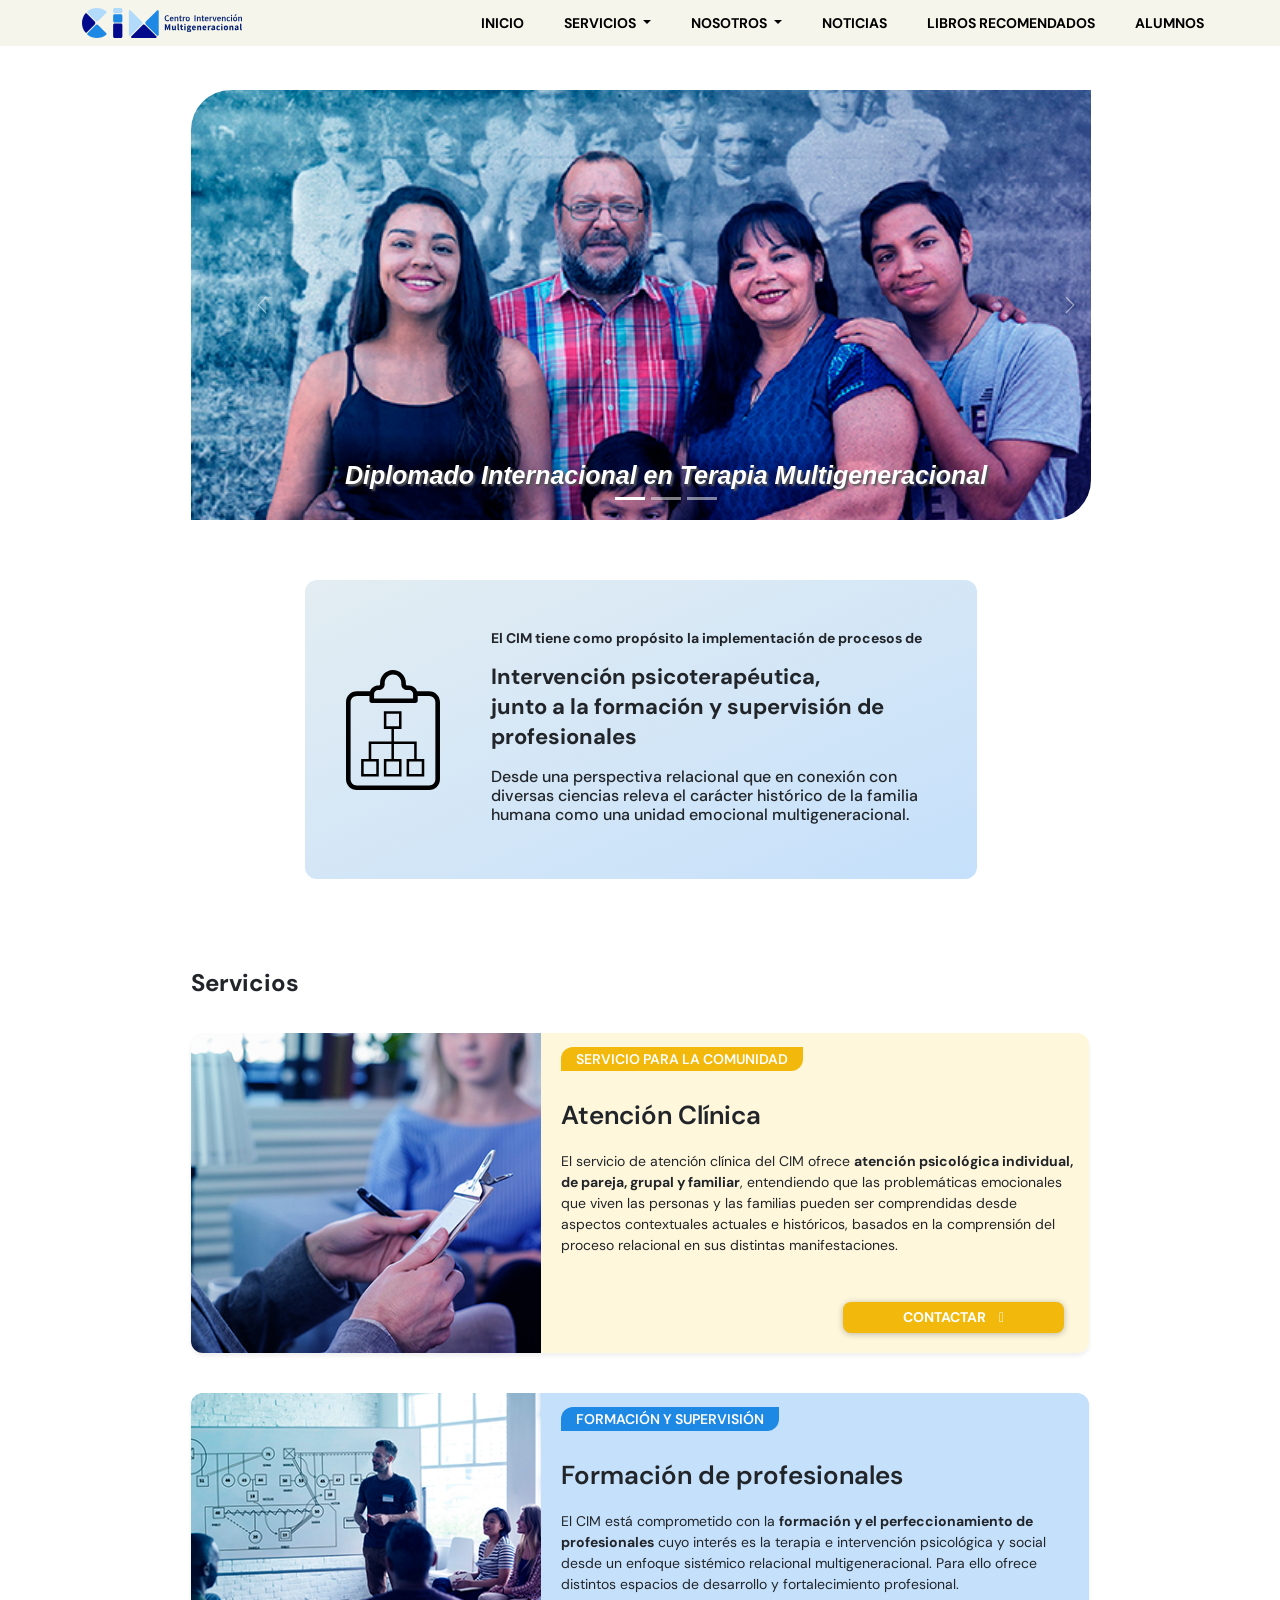
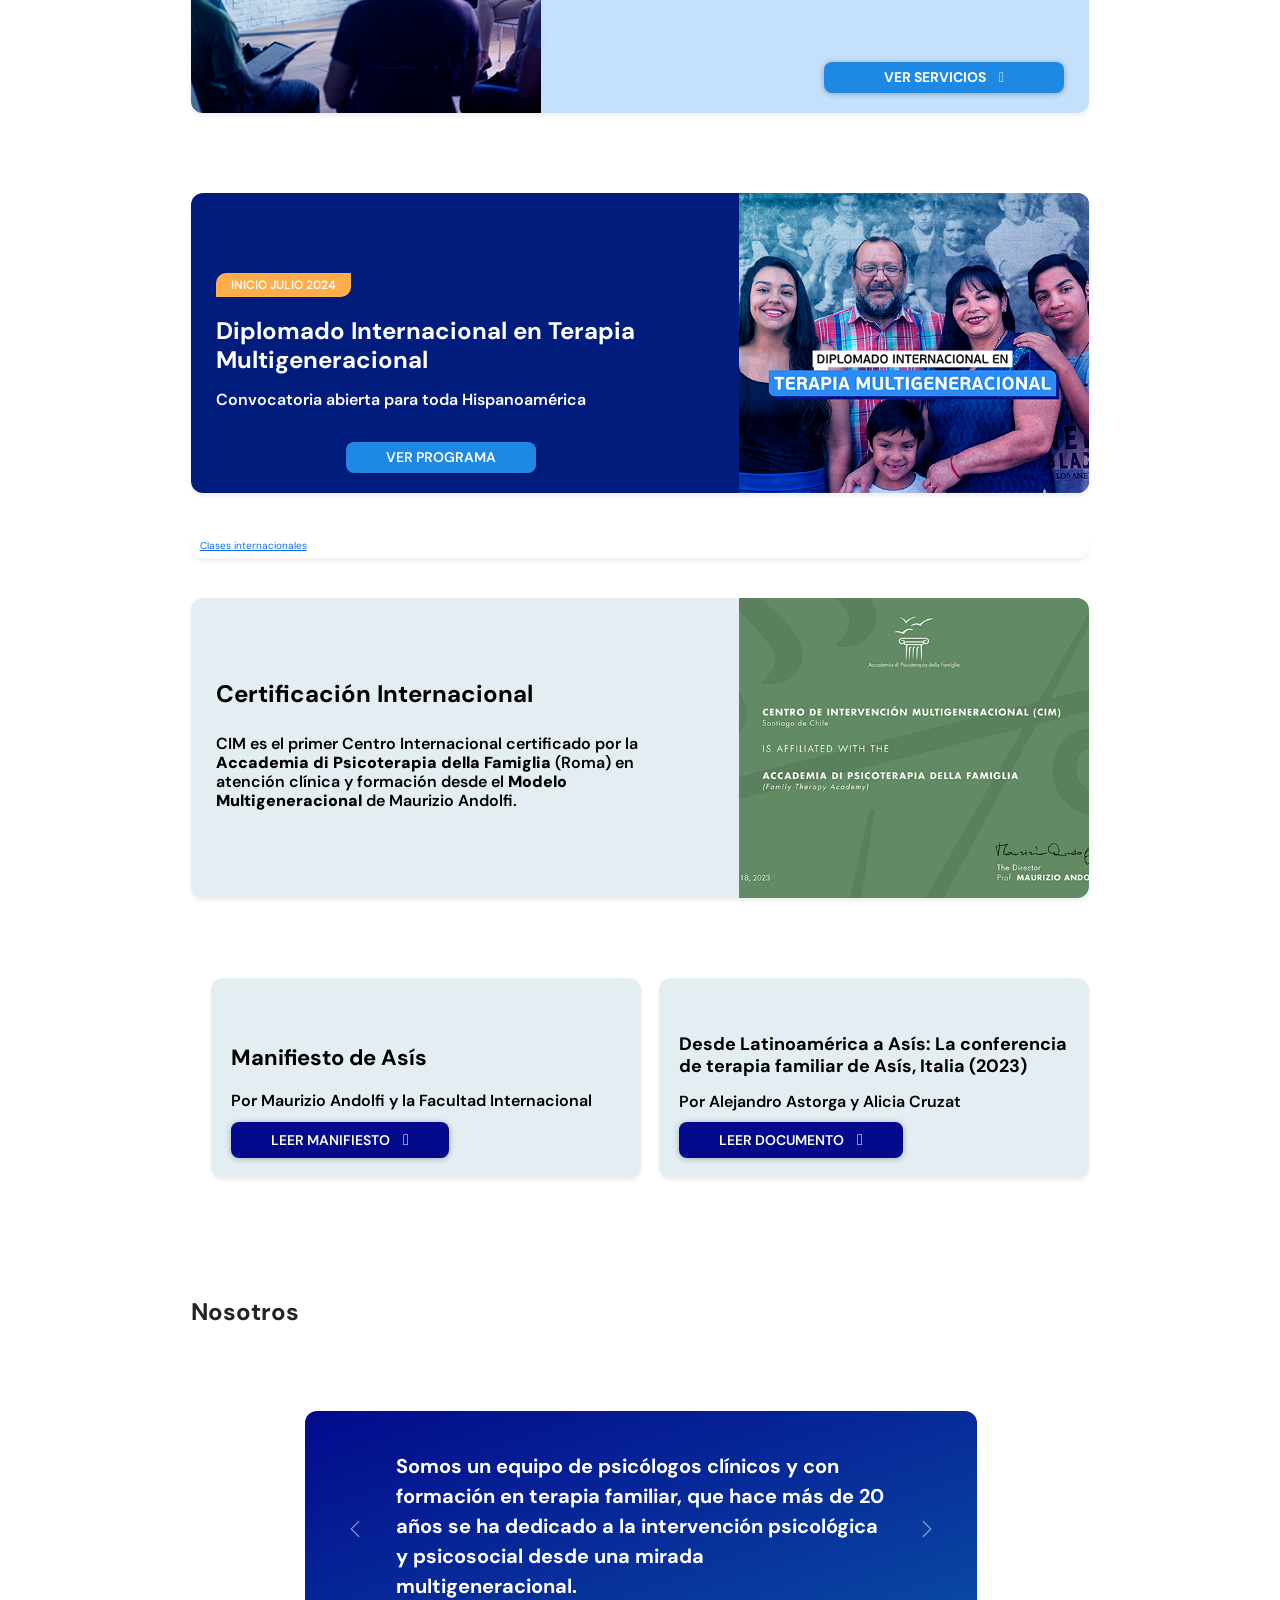
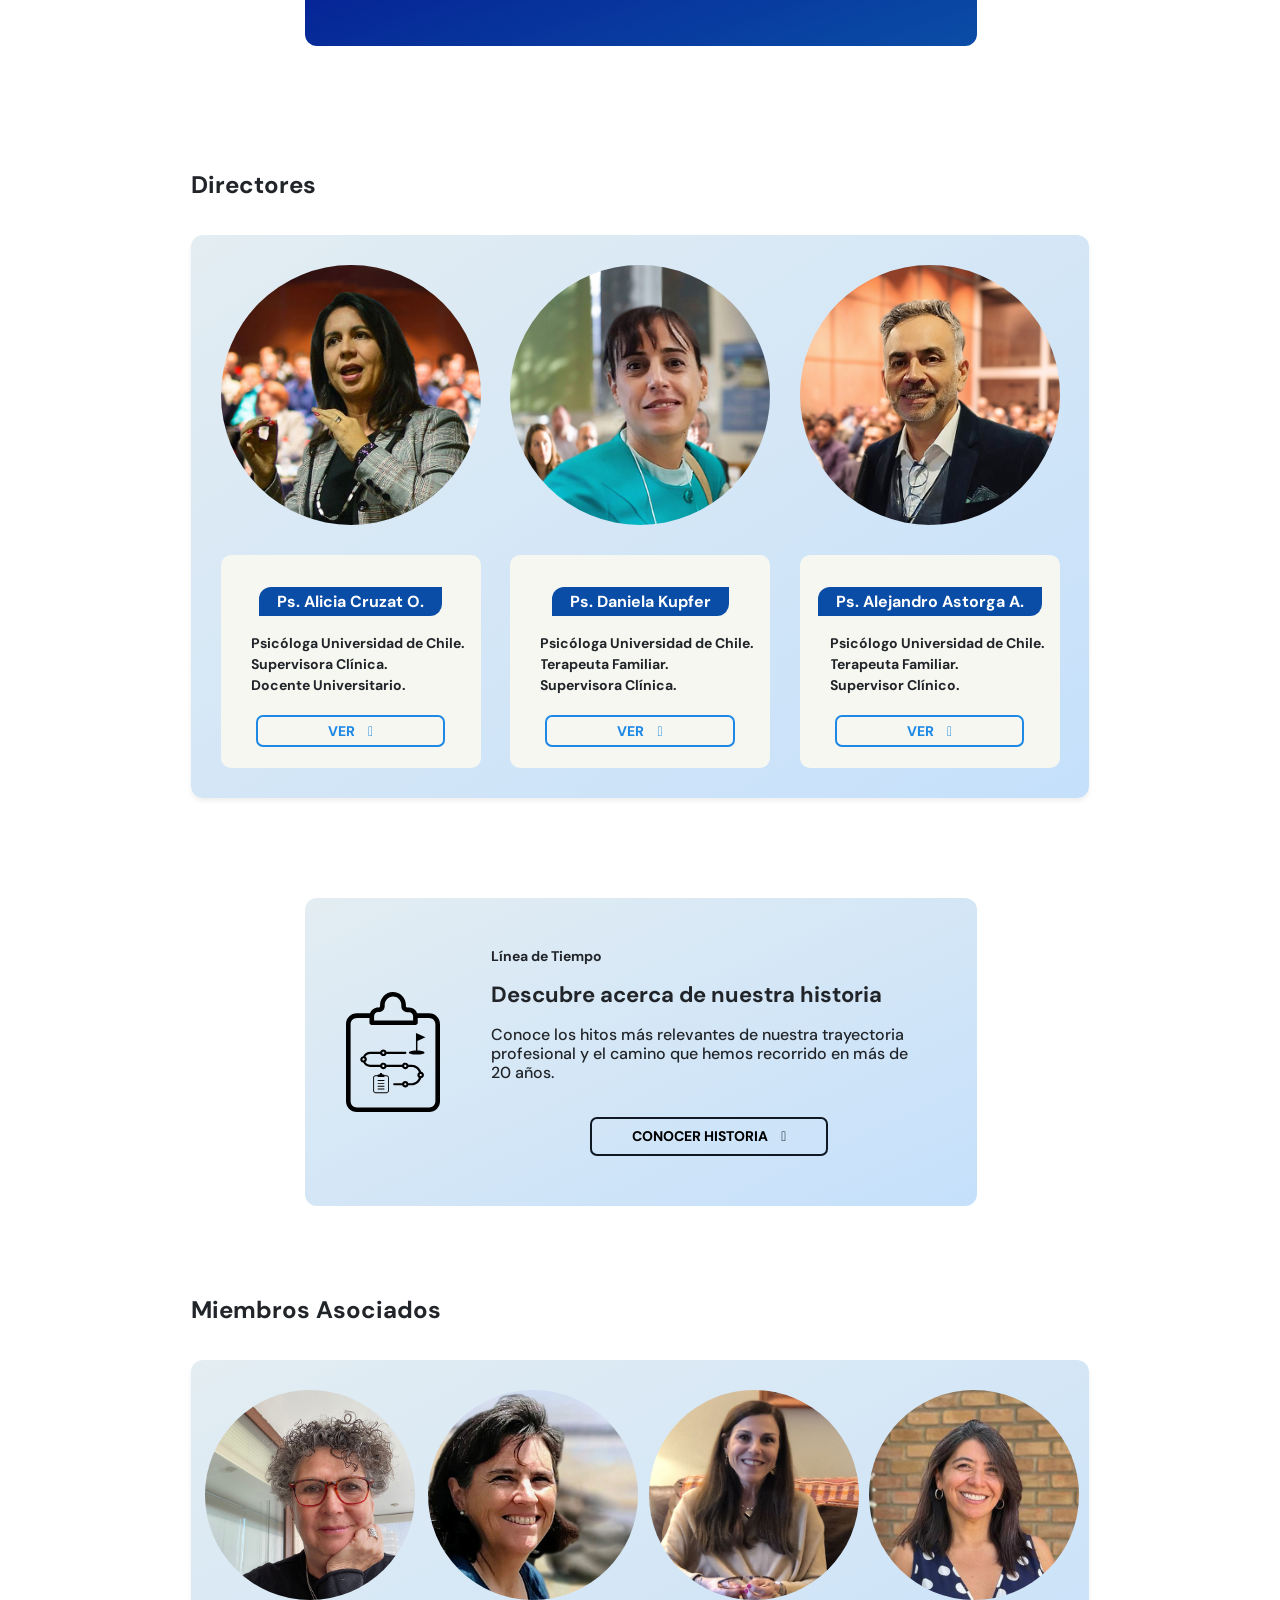
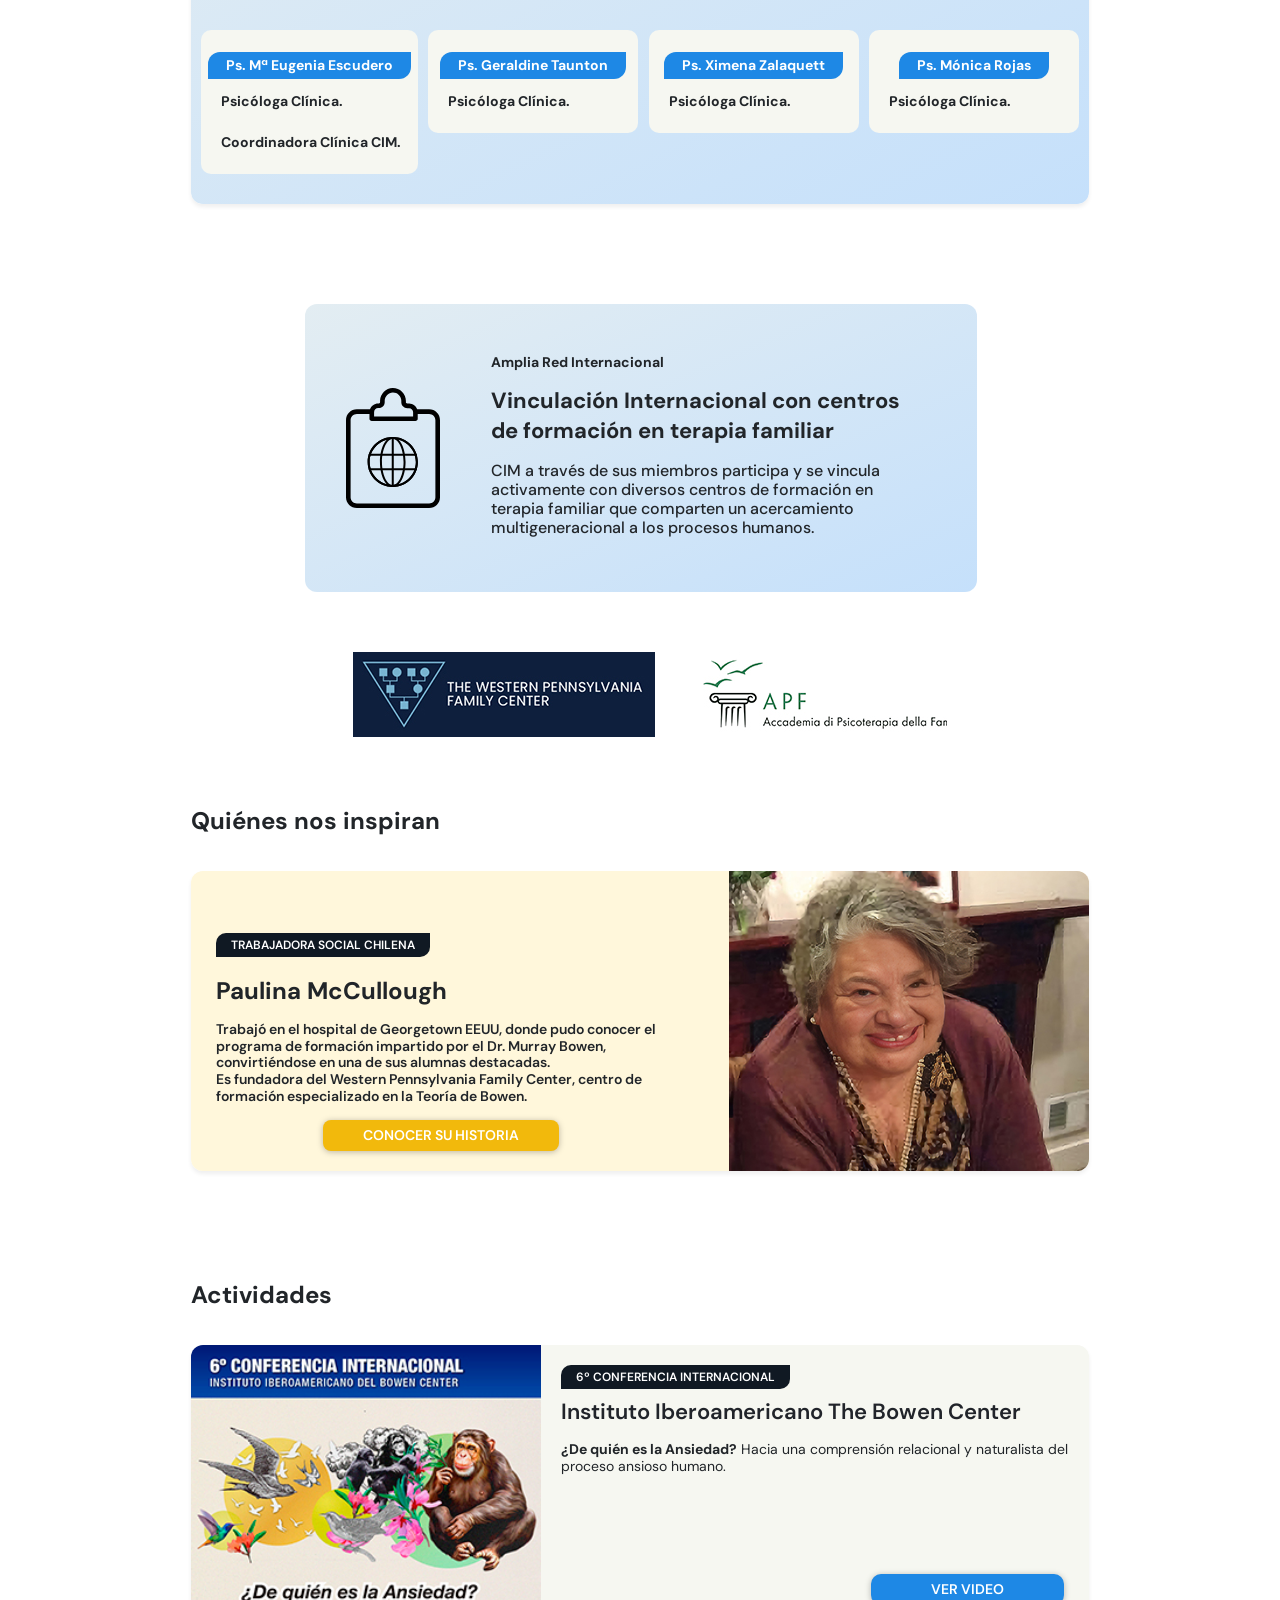
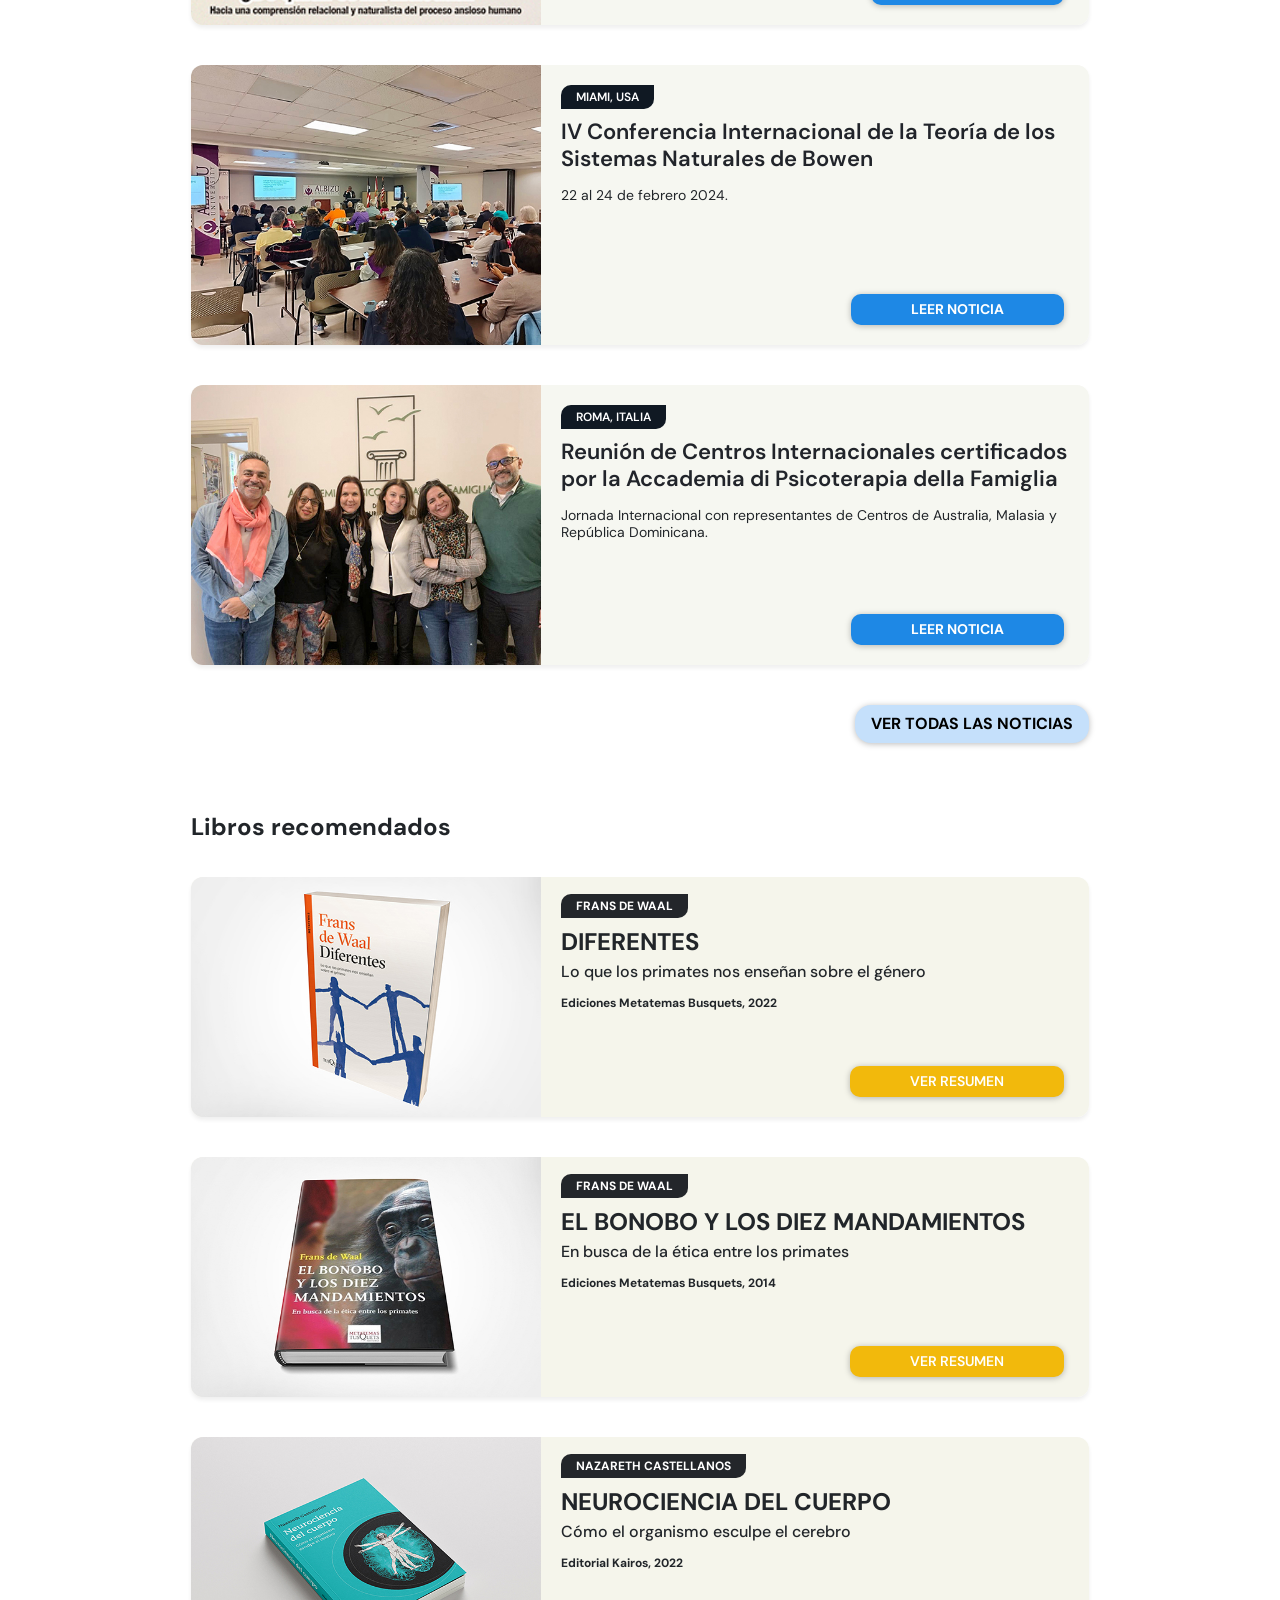
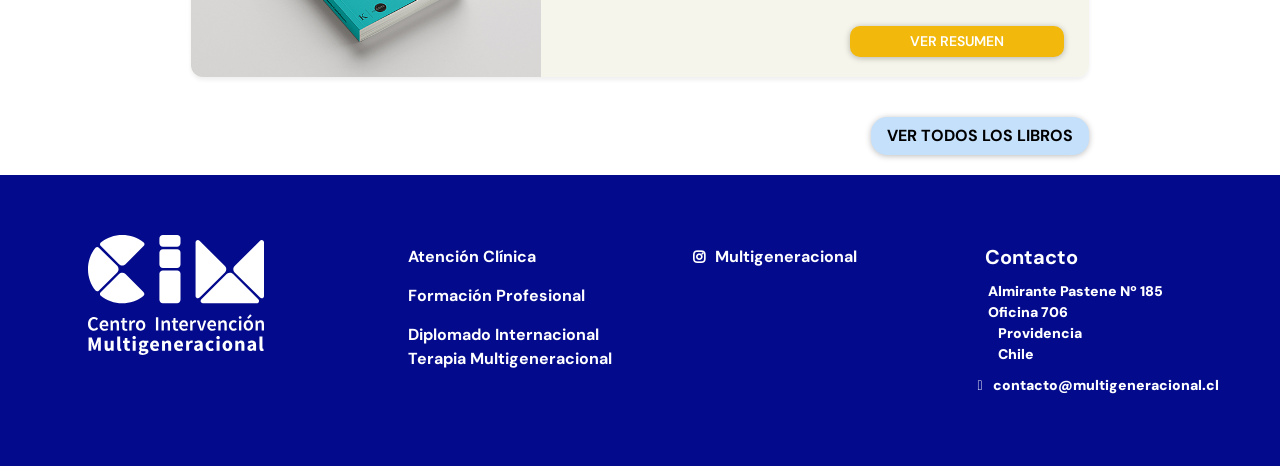
==== commit a52e2d24: "Add files via upload" ====
--- a/index.html
+++ b/index.html
@@ -381,6 +381,12 @@
                 </div>
             </div>
         </li>
+
+<li>
+    <button class="btn"><a href="clases.html" target="_blank" >Clases internacionales</a>
+</li>
+
+
 
 <!-- card destacado-->
 
--- a/assets/css/style.css
+++ b/assets/css/style.css
@@ -136,7 +136,6 @@
     font-weight: 700;
     padding:   30px 0;
 }
-
 /* seccion presentacion */
 .presentacion{
     width: 900px;
@@ -1382,35 +1381,61 @@
         padding-bottom: 45px;}    
         }
     
+/* card clases  */
+@media screen and (max-width:550px){ .cardclases .image-session3  {   
+    width: 100%;      }    
+    }
+
+
+
 /* card diplomado  */
         @media screen and (max-width:550px){ .carddiplomado .meta-sission3  {   
             height: auto;      }    
             }
-            @media screen and (max-width:550px){ .carddiplomado  .body  {   
+        @media screen and (max-width:550px){ .carddiplomado  .body  {   
             padding-bottom: 30px;}    
+            }
+        @media screen and (max-width:550px){ .carddiplomado .image-session3  {   
+            width: 100%;      }    
             }
         
     
 
 /* card destacado  */
 
-@media screen and (max-width:550px){ .carddestacado .meta-sission3  {   
+    @media screen and (max-width:550px){ .carddestacado .meta-sission3  {   
     height: auto;      }    
     }
     @media screen and (max-width:550px){ .carddestacado  .body  {   
     padding-bottom: 3px;}    
     }
- 
+    @media screen and (max-width:550px){ .carddestacado .image-session3  {   
+        width: 100%;      }    
+        }
     
 
 /* card paulina  */
 
-@media screen and (max-width:550px){ .cardpaulina .meta-sission3  {   
+    @media screen and (max-width:550px){ .cardpaulina .meta-sission3  {   
     height: auto;      }    
     }
     @media screen and (max-width:550px){ .cardpaulina  .body  {   
     padding-bottom: 30px;}    
     }
+    @media screen and (max-width:550px){ .cardpaulina .image-session3  {   
+        width: 100%;         }    
+        }
+
+/* notocias libros no funciona ancho  */
+    @media screen and (max-width:550px){ .card2 .image-session2  {   
+    width: 100%;         }    
+            }
+    
+    @media screen and (max-width:550px){ .card4 .image-session2 {   
+                width: 100%;         }    
+                        }
+
+
 
  /* footer  */
 
@@ -2492,3 +2517,111 @@
 
 
 
+/* clases internacionales */
+
+
+.groups .cardclases {overflow: hidden;display: flex;flex-wrap: wrap; background-color: #e3edf2 ;
+    justify-content: space-between;
+}
+.groups .cardclases .foto1 {
+    background-image: url(../img/Miquel-Llorente.jpg);
+}
+.groups .cardclases .foto2 {
+    background-image: url(../img/board-wsmith\ 3.jpg);
+}
+.groups .cardclases .foto3 {
+    background-image: url(../img/martinez-headshot.jpg);
+}
+.groups .cardclases .span {    
+    background-color: #101923;
+    padding: 5px 15px;
+    border-radius: 10px 0;
+    text-decoration: none;
+    text-transform: uppercase;
+    font-weight: 600;
+    color: white;
+    font-size: 1.2rem;    
+}
+
+.groups .cardclases .meta-sission3 .head{display: flex; margin:10px 0; }
+.cardclases   h2 {
+    font-size: 2.6rem;
+    font-weight: 700;
+    padding: 10px 0 5px 0; 
+}
+.cardclases   h3{
+    font-size: 2.2rem;
+    font-weight: 600;
+    padding: 5px 0 ;
+    margin-top: 25px;
+}
+.cardclases   h5{
+    font-size: 1.2rem;
+    font-weight: 800;
+    text-transform: uppercase;
+}
+.cardclases .image-session3{float: right;overflow: hidden;margin-right: 0}
+.cardclases .image-session3 .image{ width: 100%; min-width: 360px; height: 32rem;display: block;
+    background-size: cover; background-position: center; background-repeat: no-repeat;}
+.groups  .cardclases  .meta-sission3{ width: 500px; position: relative;padding: 10px;display: flex;
+    height:32rem; 
+}
+
+.groups   .cardclases .footer3 .centrar{  
+    display: flex;  justify-content: center;}
+
+.groups   .cardclases .footer3 .btn{  
+    display: block; position: absolute;bottom: 20px;background: #030a8c;
+    line-height: 2.2;padding: 0 40px;border-radius: 8px; 
+    text-transform: uppercase; border: none;  box-shadow: 0 1px 6px 0 #0004;transition: all 0.3s;
+    color: white; text-decoration: none;
+    font-size: 1.4rem;  font-weight: 600
+}
+
+.groups .cardclases .footer3 .btn:hover {box-shadow: 0 3px 8px 0 #0005; 
+background-color: #1E88E5; font-weight: 700;}
+
+.groups .cardclases .footer3 .btn:active a { font-weight: 700; color: #001d7e;}
+
+.groups .cardclases .footer3 .btn:active{box-shadow: 0 3px 8px 0 #0005; 
+    background-color: white; font-weight: 700; color: #030a8c;}
+
+
+    .textolargoclases {
+        padding: 20px;
+        background-color: #f5f5eb;
+        margin-bottom: 50px;
+        border-radius: 10px;
+        
+        display: grid;
+        place-items: center;
+    }
+    .textolargoclases h6 {
+        font-size: 1.6rem;
+        font-weight: 600;
+        line-height: 2.2rem;
+    }
+    .textolargoclases .datos{
+        padding: 20px;
+        background-color:#e3edf2;
+        border-radius: 10px;
+        margin-bottom: 30px;
+        margin-left: 10px;
+        width: 90%;
+    }
+    .textolargoclases .datos h5 {
+        font-size: 1.4rem;
+        font-weight: 700;
+        line-height: 2.2rem;
+    }
+
+     .nombrezona2{
+        font-size: 2.4rem;
+        font-weight: 800;
+        padding:   90px 0 0 0;
+    }
+    .nombrezona3{
+        font-size: 1.8rem;
+        font-weight: 700;
+        padding:   10px 0;
+    }
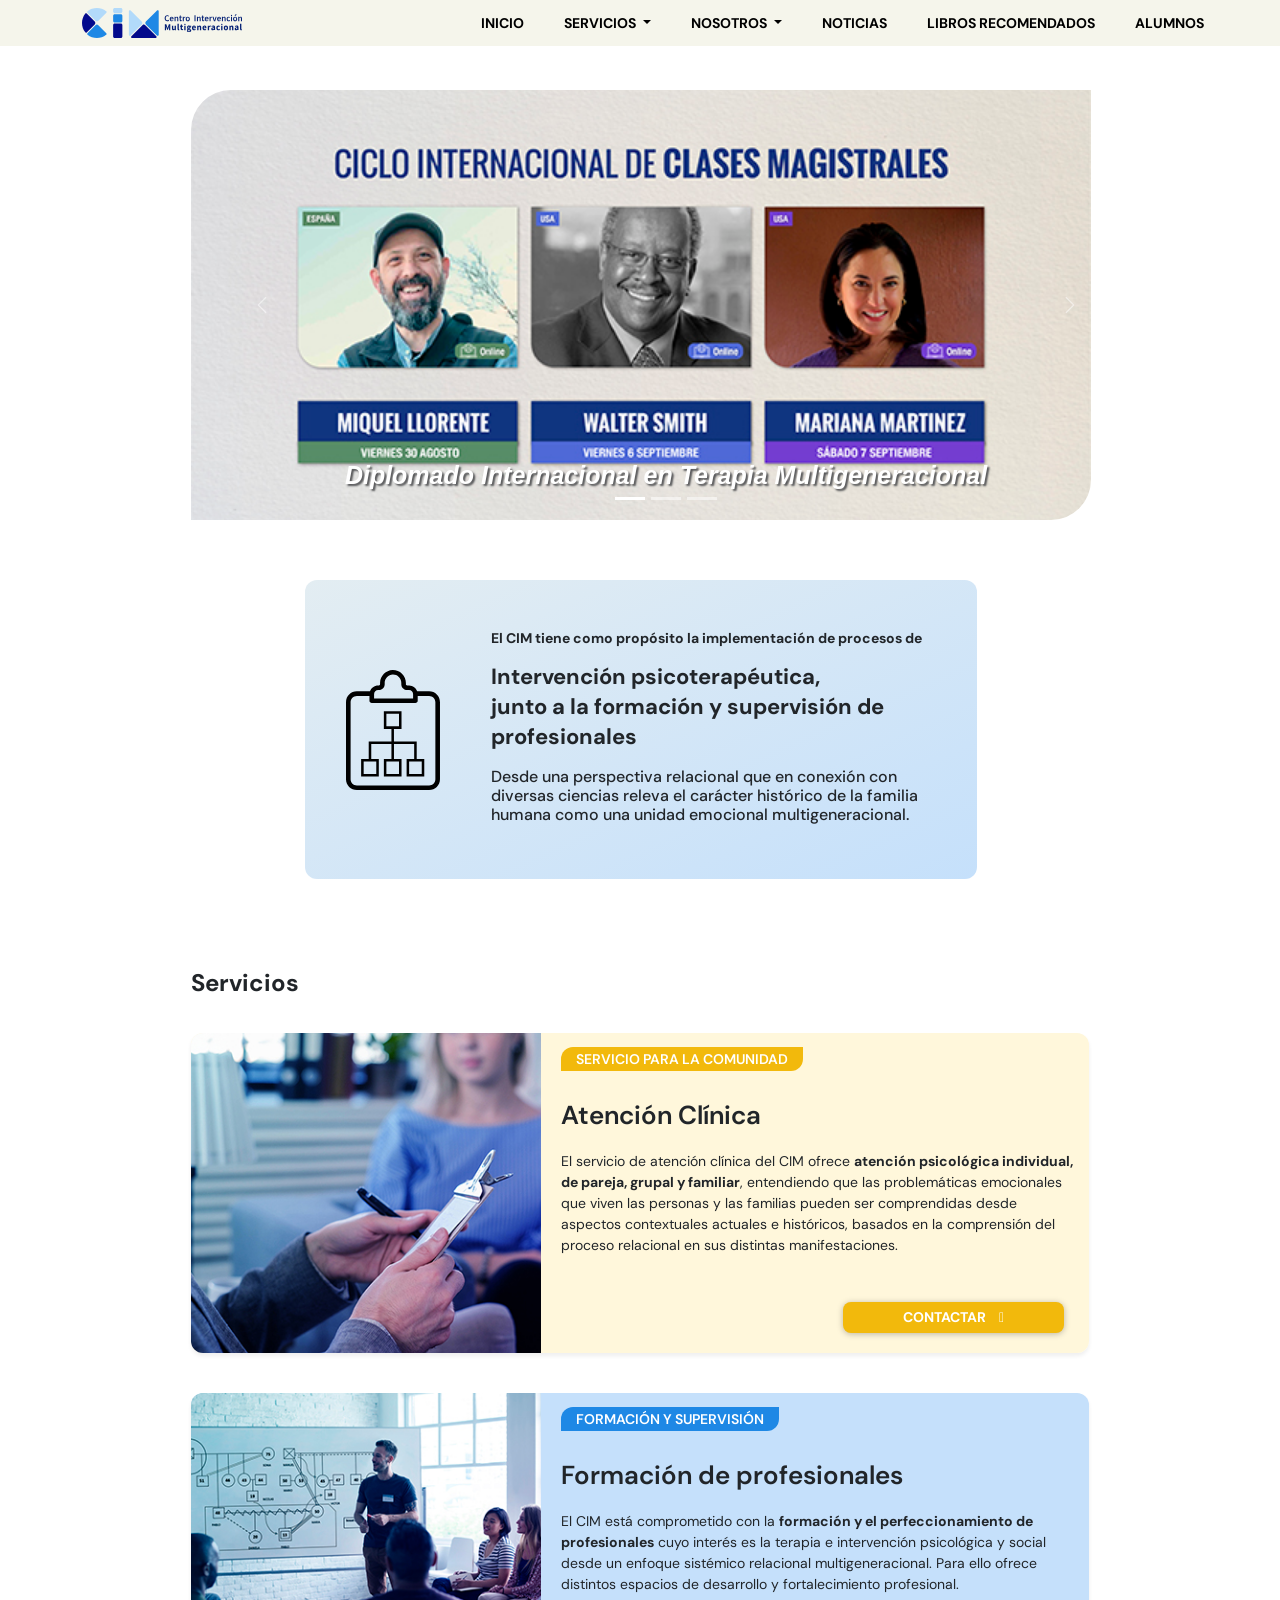
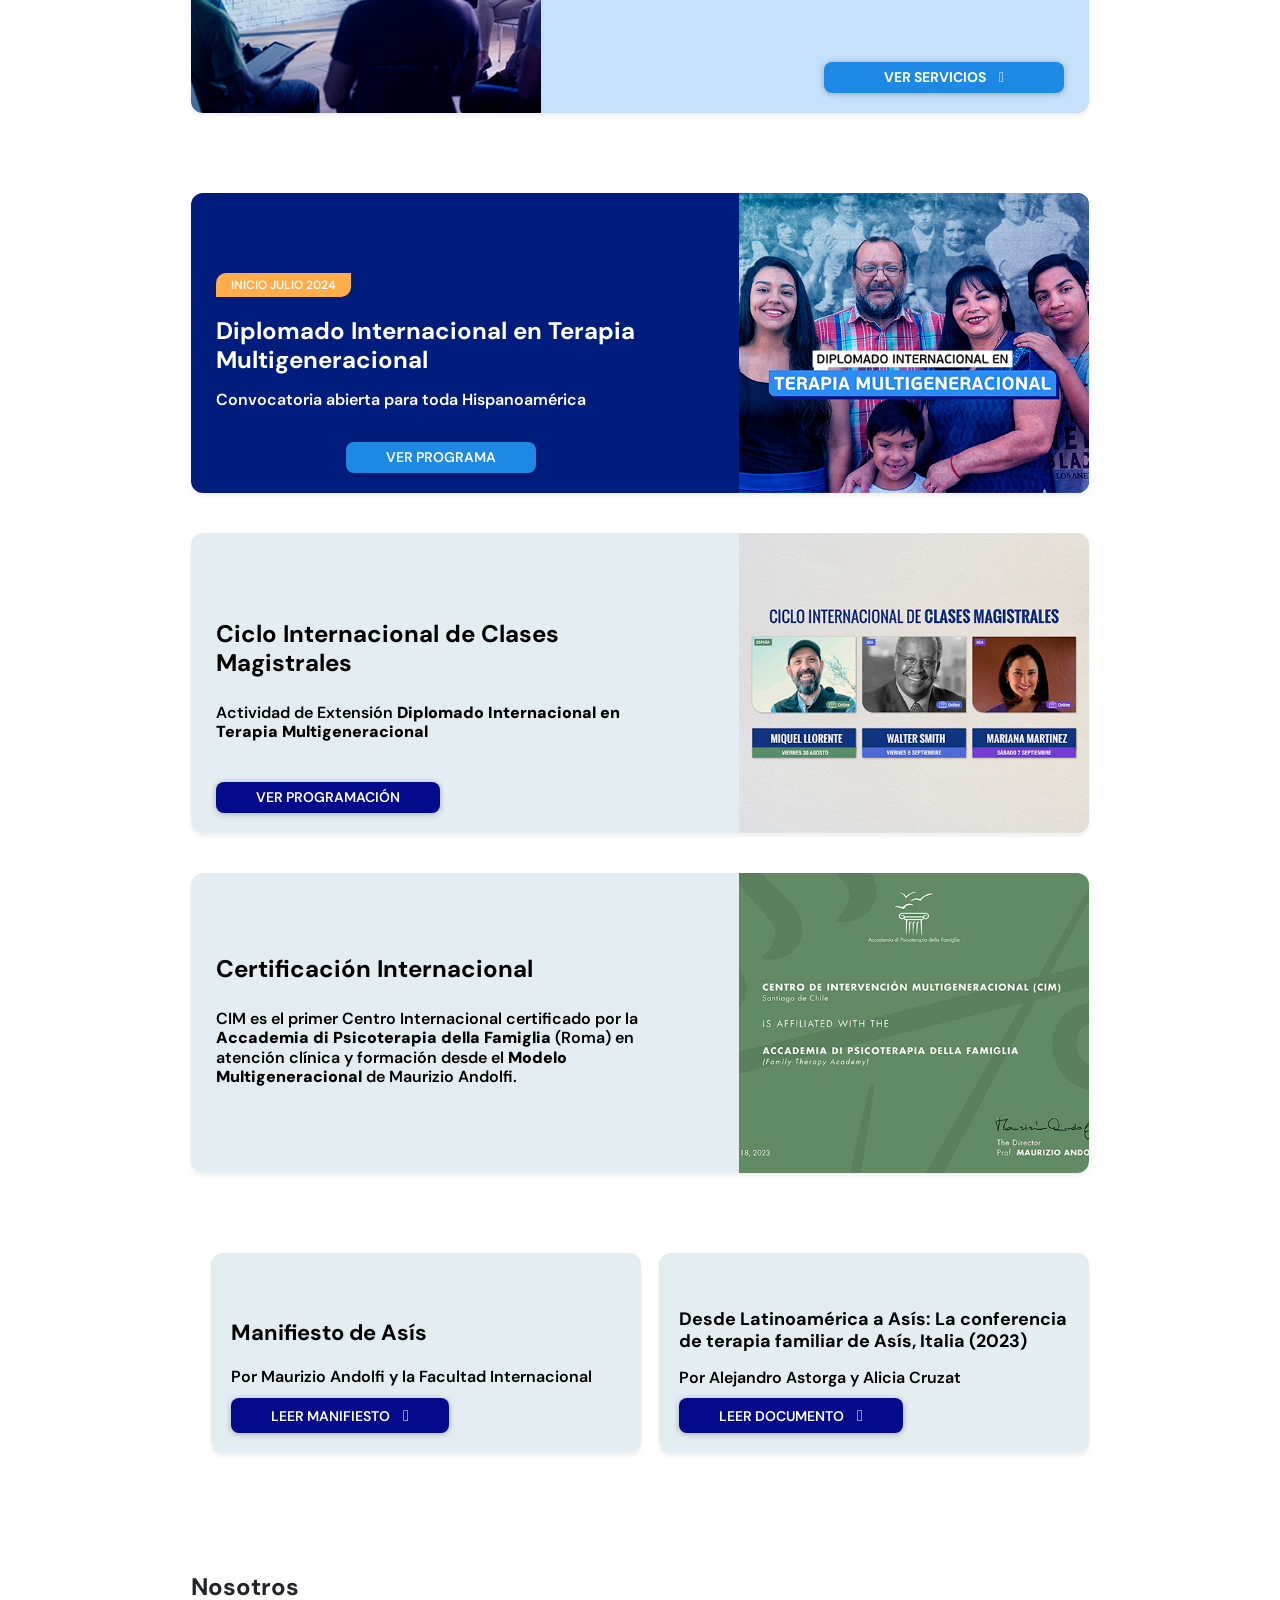
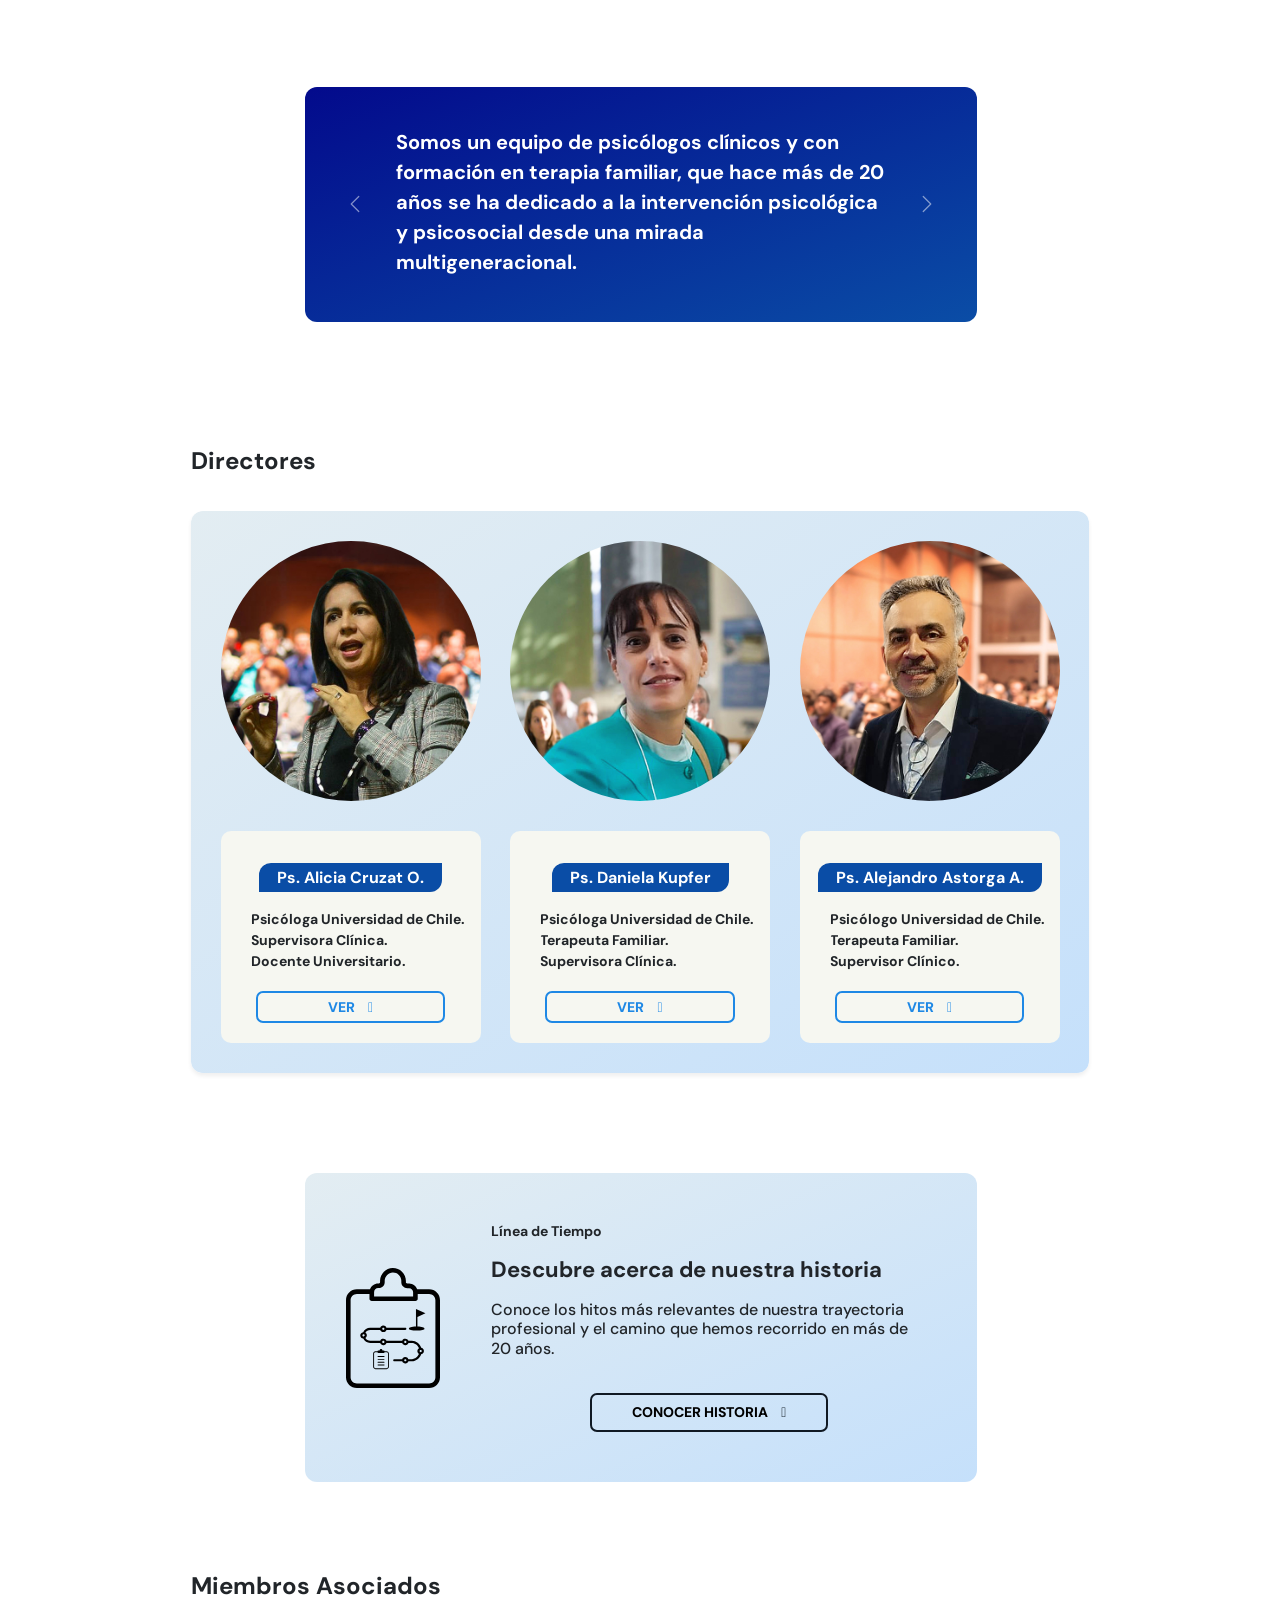
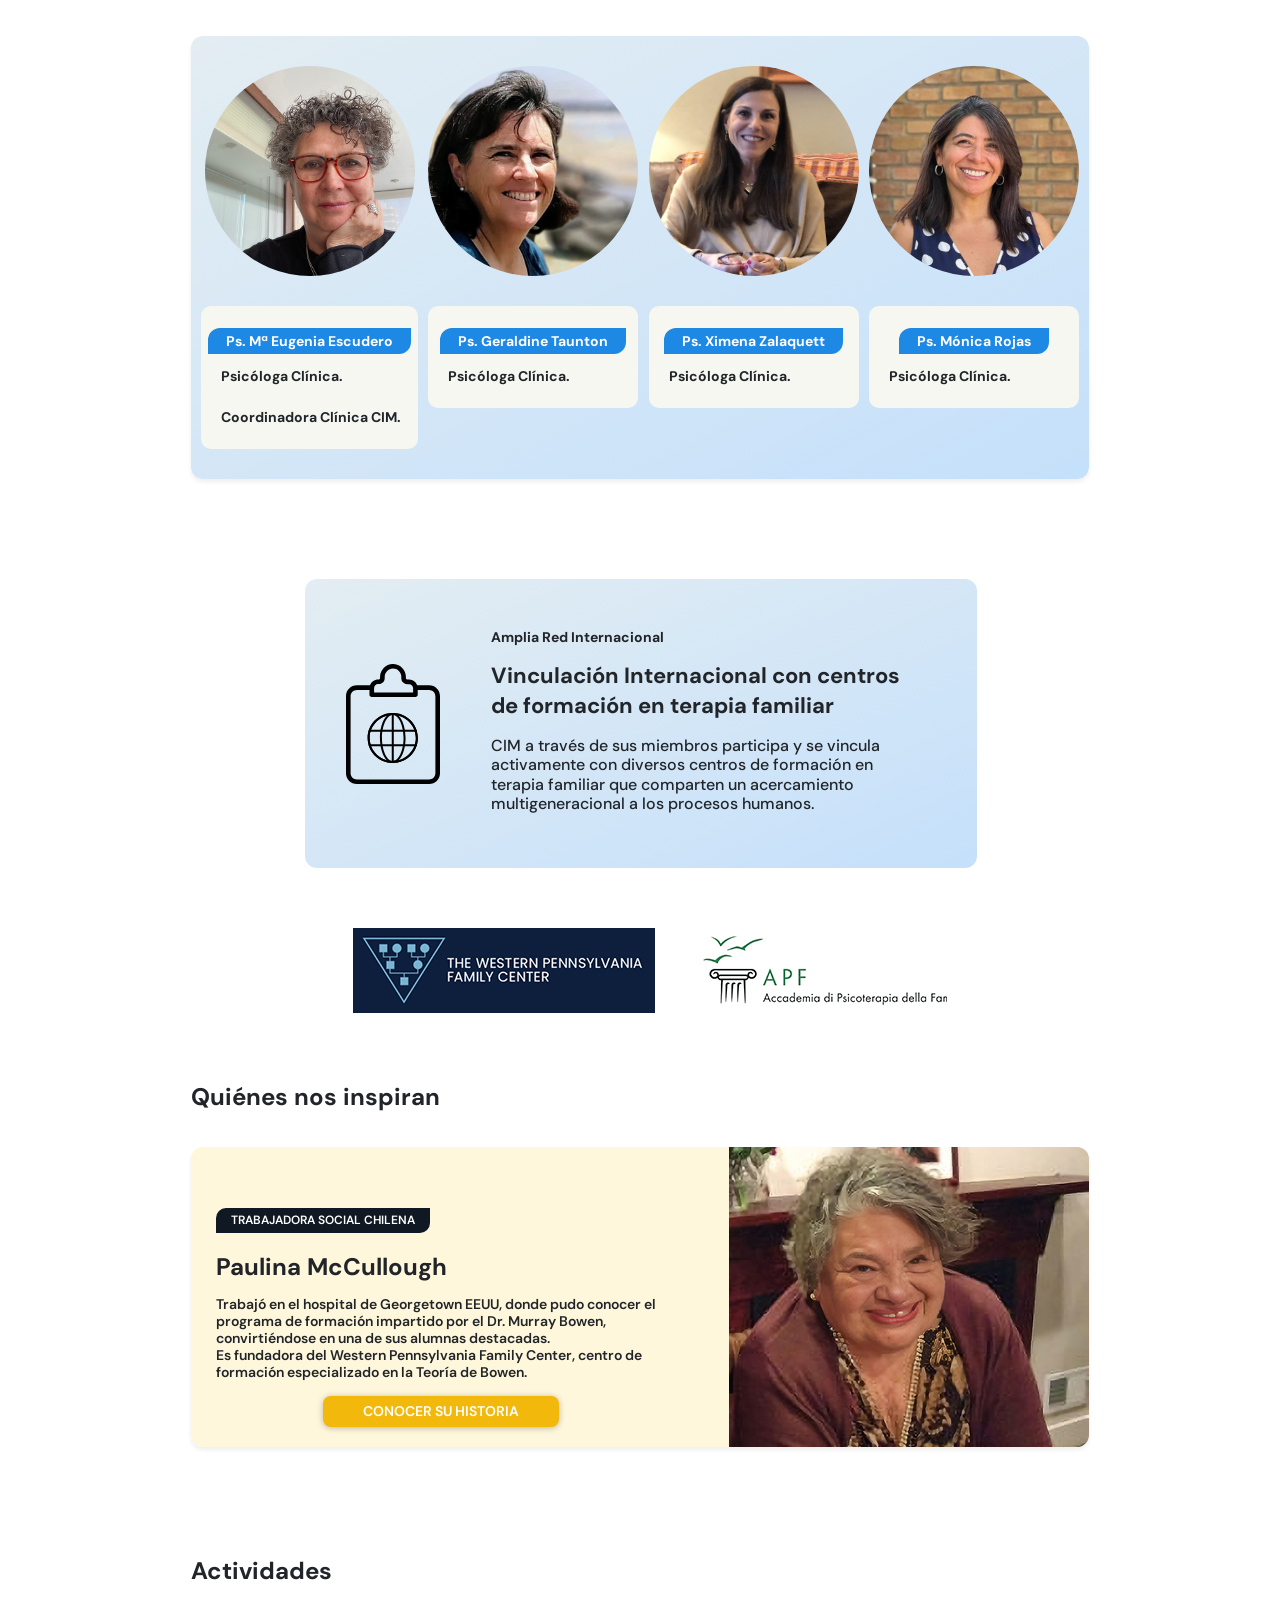
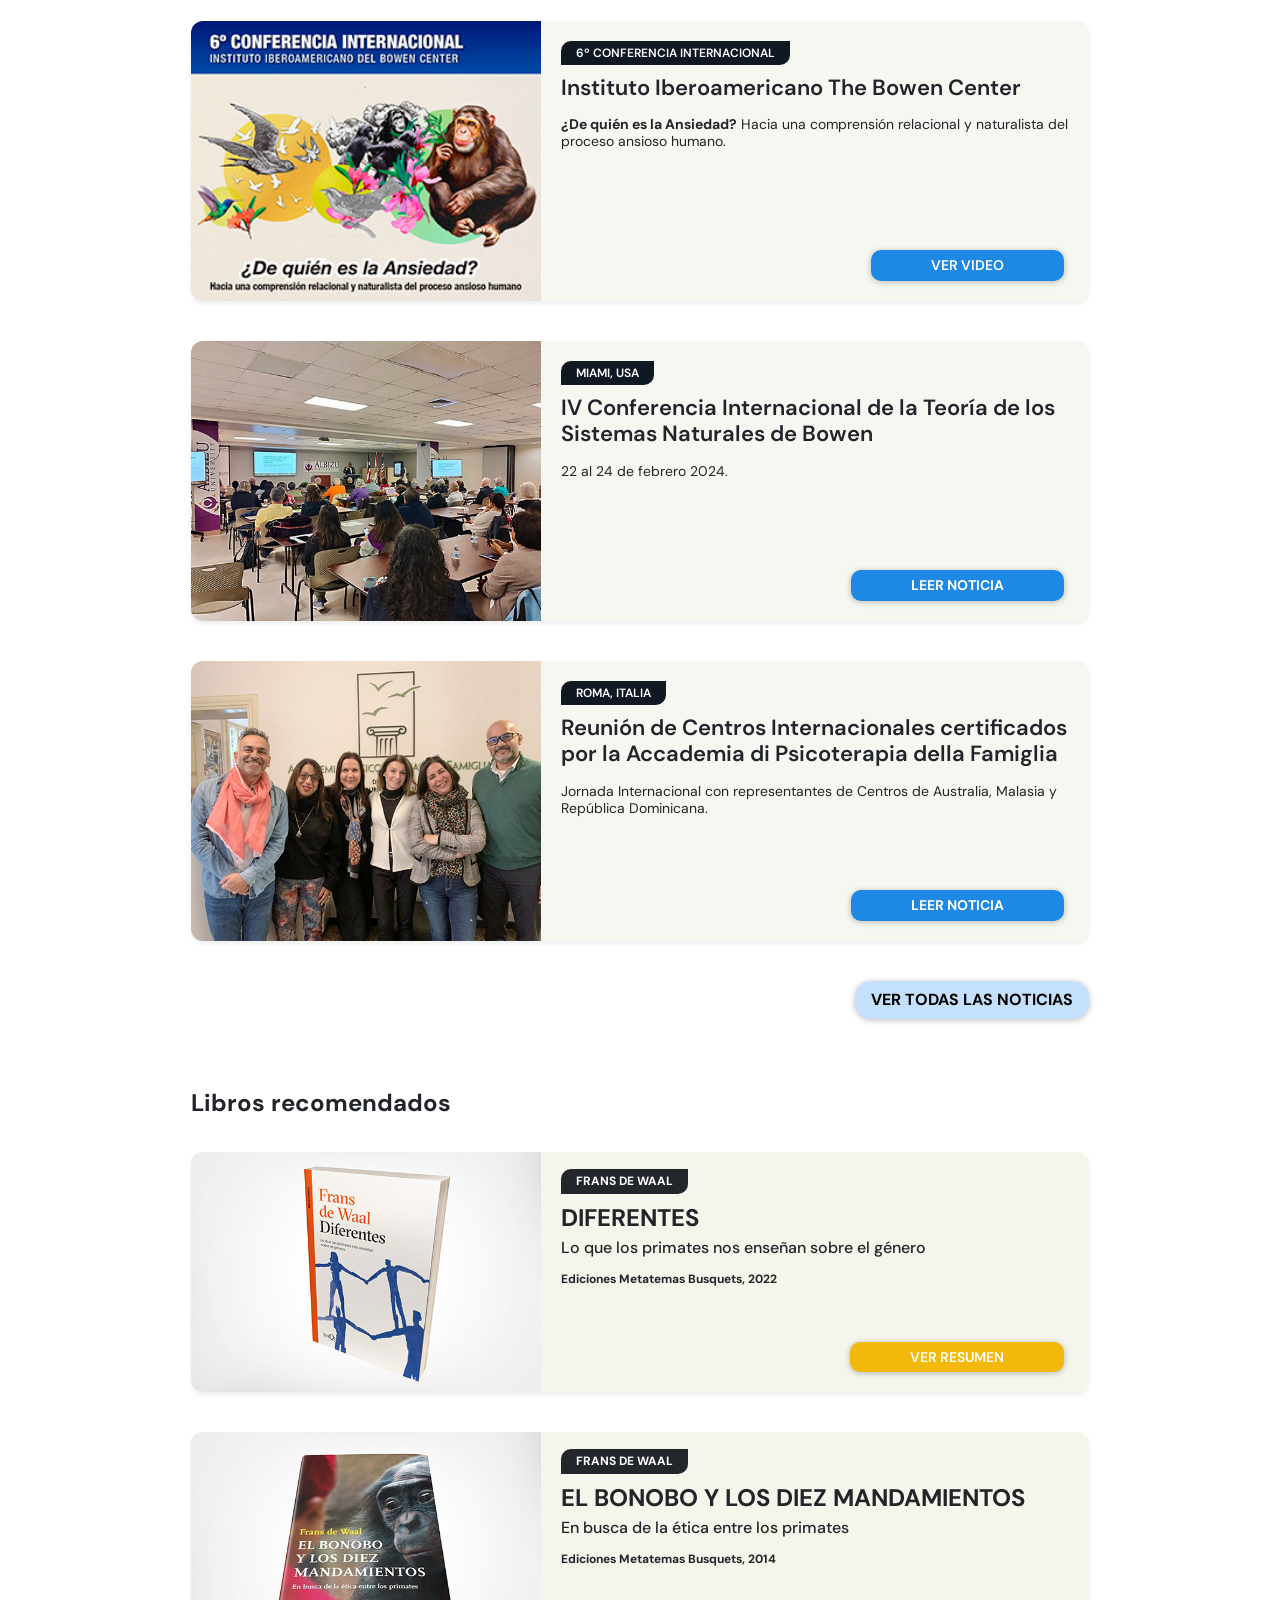
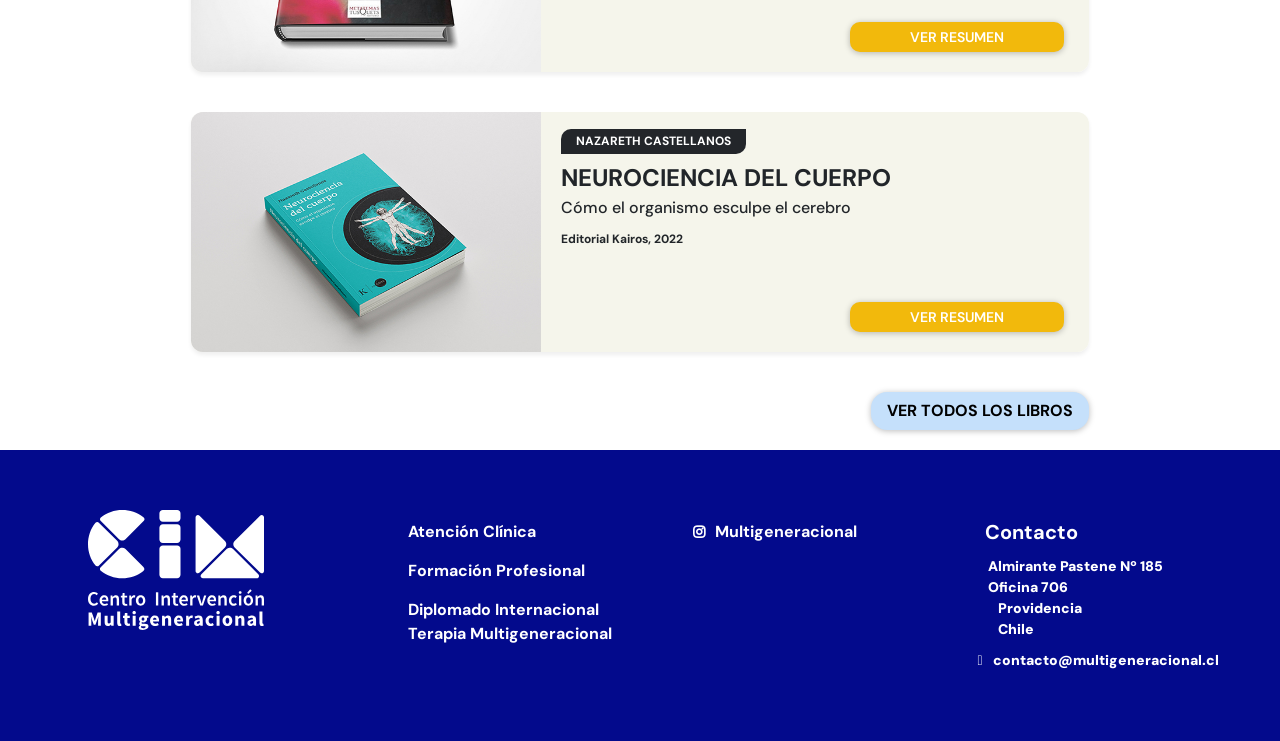
==== commit e5711fa5: "Add files via upload" ====
--- a/index.html
+++ b/index.html
@@ -382,11 +382,33 @@
             </div>
         </li>
 
+
+
+<!-- card clases-->
 <li>
-    <button class="btn"><a href="clases.html" target="_blank" >Clases internacionales</a>
+    <div class="carddestacado">
+        <div class="meta-sission3">
+            
+            <div class="cuerpo">  
+            <div class="body">
+            <h2 class="title">Ciclo Internacional de Clases Magistrales</h2>
+            <h5>Actividad de Extensión <strong> Diplomado Internacional en Terapia Multigeneracional </strong> 
+            </h5>
+            </div>
+            
+            <footer class="footer3">
+            <button class="btn"><a href="clases.html" target="_blank" >Ver programación</a>
+            </button>
+            </footer>
+            
+            </div>
+    </div>
+    
+        <div class="image-session3">
+            <div class="fotociclo image"></div>
+        </div>
+    </div>
 </li>
-
-
 
 <!-- card destacado-->
 
@@ -397,7 +419,7 @@
                     <div class="cuerpo">  
                     <div class="body">
                     <h2 class="title">Certificación Internacional</h2>
-                    <h5>CIM es el primer Centro Internacional certificado por la <strong> Accademia di Psicoterapia della Famiglia</strong>  (Roma) en atención clínica y formación desde el <strong>  Modelo Multigeneracional </strong> de Maurizio Andolfi.</h2>
+                    <h5>CIM es el primer Centro Internacional certificado por la <strong> Accademia di Psicoterapia della Famiglia</strong>  (Roma) en atención clínica y formación desde el <strong>  Modelo Multigeneracional </strong> de Maurizio Andolfi.</h5>
                     </div>
                     <!--  
                     <footer class="footer3">
--- a/assets/css/style.css
+++ b/assets/css/style.css
@@ -77,6 +77,7 @@
 }
 #carouselExampleDark .fotocarrusel1{
     background-image: url(../img/familia-grande.jpg);
+    background-image: url(../img/ciclo.jpg);
     background-size: cover;
     background-repeat: no-repeat;
     background-position: center;
@@ -541,7 +542,9 @@
 .groups .carddestacado .fotodiplo {
     background-image: url(../img/diplomado1.jpg);
 }
-
+.groups .carddestacado .fotociclo {
+    background-image: url(../img/ciclo.jpg);
+}
 .carddestacado   h2{
     font-size: 2.4rem;
    font-weight: 700;
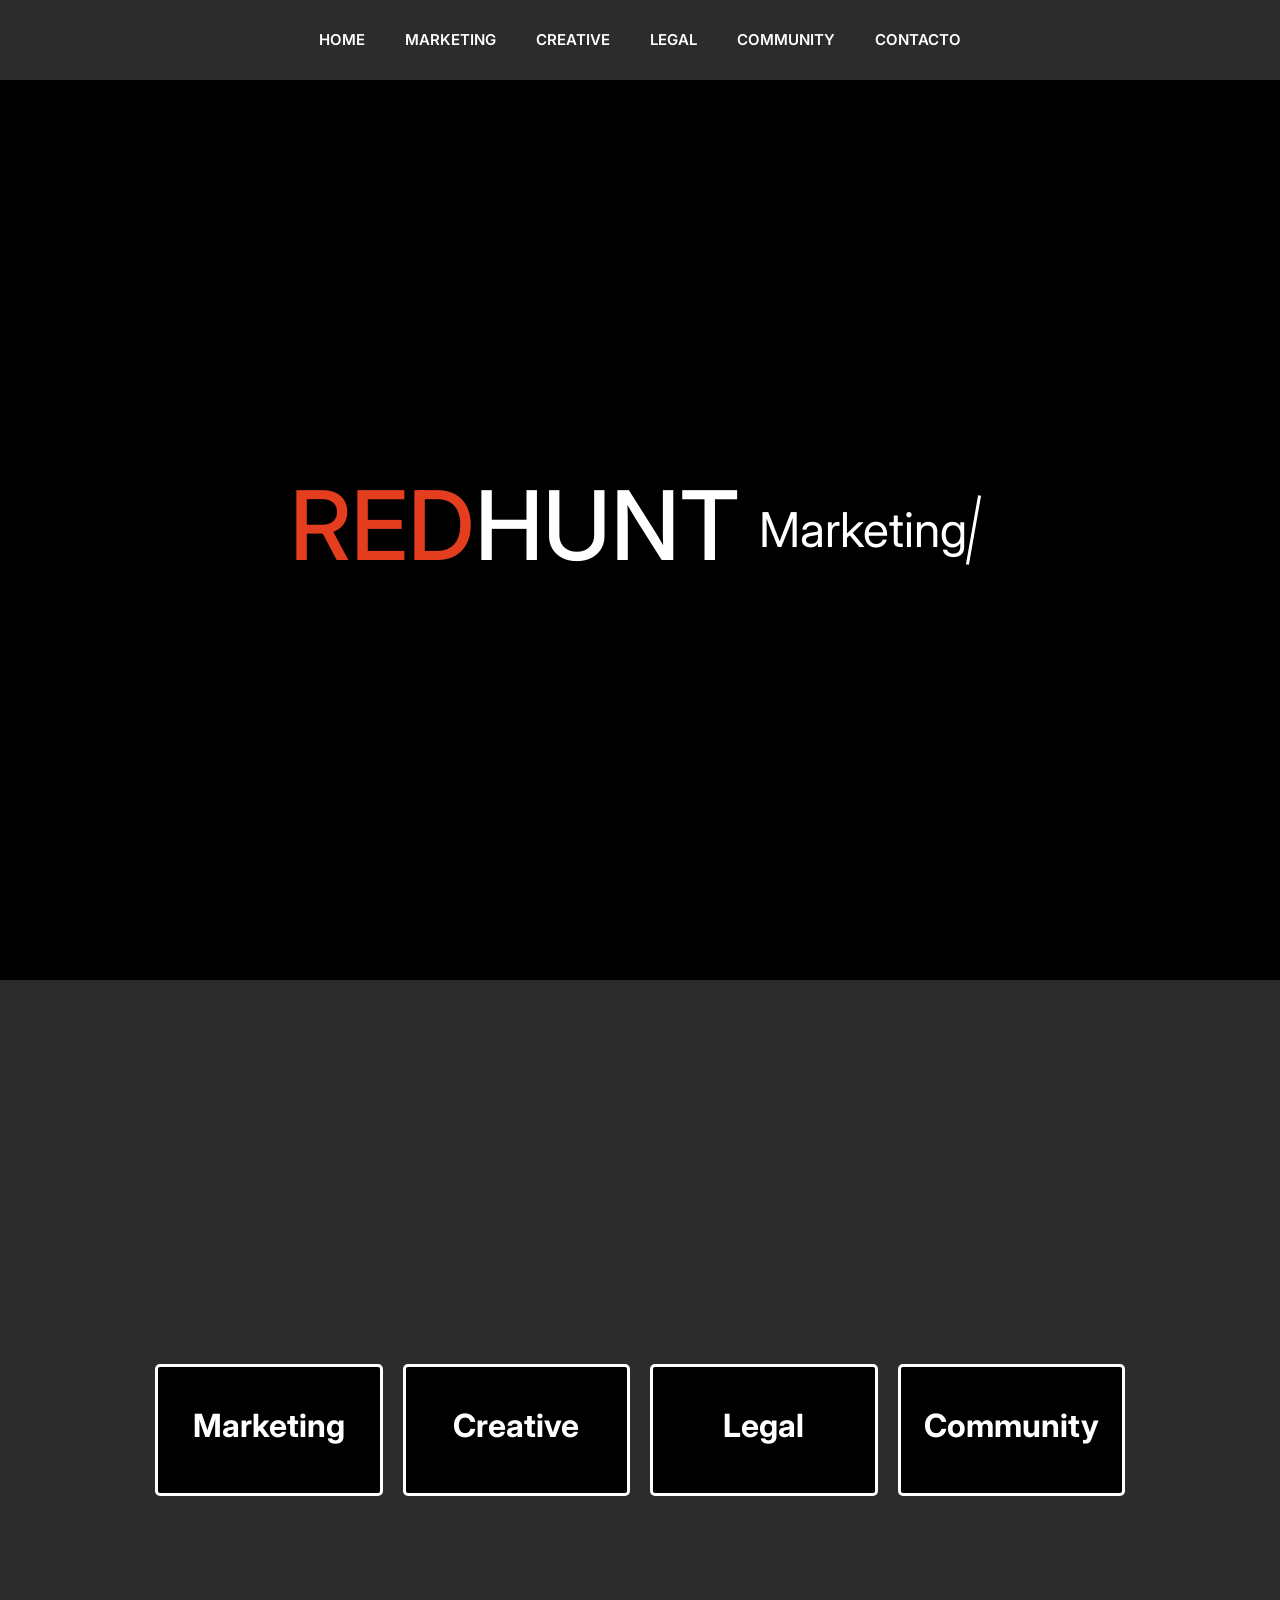
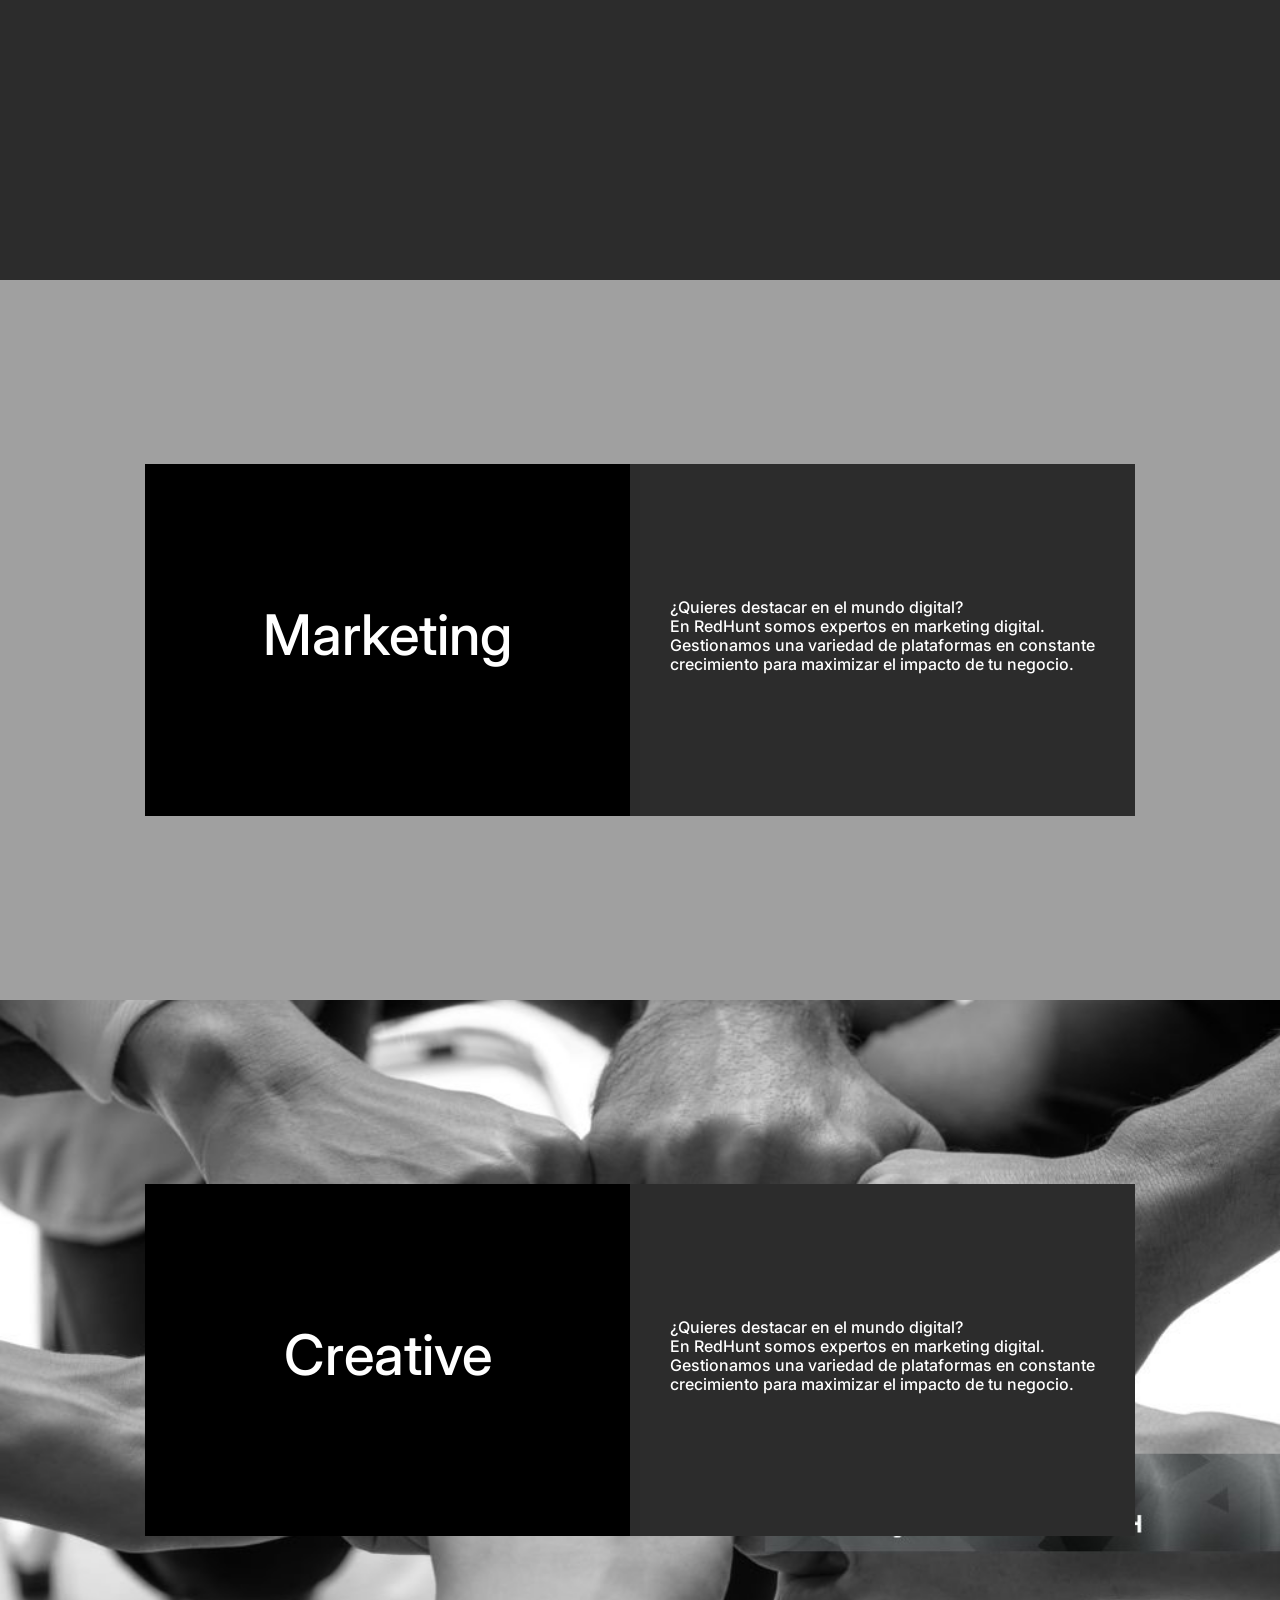
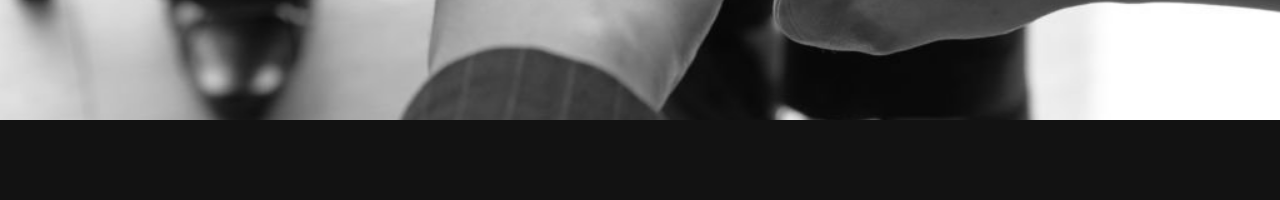
==== commit 17d63b20: "Add files via upload" ====
--- a/index.html
+++ b/index.html
@@ -1,1624 +1,114 @@
-<!DOCTYPE html>
-<html lang="es">
-<head>
-    <meta charset="UTF-8">
-    <meta http-equiv="X-UA-Compatible" content="IE=edge">
-    <meta name="viewport" content="width=device-width, initial-scale=1.0">
-    <title>Centro Intervención Multigeneracional</title>
-    <meta name="descripcion" content="Centro Intervención Multigeneracional">
-    <meta name="robots" content="index,follow">
-    <meta name="theme-color" content="#1E88E5">
-
-    <link rel="stylesheet" href="./assets/css/style.css">
-
-    <!-- link bootsrap-->
-    <link href="https://cdn.jsdelivr.net/npm/bootstrap@5.0.2/dist/css/bootstrap.min.css" rel="stylesheet" integrity="sha384-EVSTQN3/azprG1Anm3QDgpJLIm9Nao0Yz1ztcQTwFspd3yD65VohhpuuCOmLASjC" crossorigin="anonymous">
-
-    <script src="https://cdn.jsdelivr.net/npm/bootstrap@5.0.2/dist/js/bootstrap.bundle.min.js" integrity="sha384-MrcW6ZMFYlzcLA8Nl+NtUVF0sA7MsXsP1UyJoMp4YLEuNSfAP+JcXn/tWtIaxVXM" crossorigin="anonymous"></script>
-     <!-- link tipografia-->
-     <link rel="preconnect" href="https://fonts.googleapis.com">
-     <link rel="preconnect" href="https://fonts.gstatic.com" crossorigin>
-     <link href="https://fonts.googleapis.com/css2?family=DM+Sans:ital,opsz,wght@0,9..40,100..1000;1,9..40,100..1000&display=swap" rel="stylesheet">
-   
-<!--Font Awesome-->
-<link rel="stylesheet" href="https://use.fontawesome.com/releases/v5.6.3/css/all.css" integrity="sha384-UHRtZLI+pbxtHCWp1t77Bi1L4ZtiqrqD80Kn4Z8NTSRyMA2Fd33n5dQ8lWUE00s/" crossorigin="anonymous">
-<script src="https://kit.fontawesome.com/94c1e46ce4.js" crossorigin="anonymous"></script>
-
-</head>
-    
-<body>
-
-   
-<!-- inicio navbar -->
-<nav id="barranavegacion" class="navbar fixed-top  navbar-expand-md navbar-light"  >
-    
-    <div id="menu" class="container-fluid">
-        <a class="navbar-brand" href="#">
-            <a class="navbar-brand" href="#">
-                <img src="assets/img/logo-color-banner.svg" alt="" width="auto" height="30px">
-              </a>
-
-    <button class="navbar-toggler" type="button" data-bs-toggle="collapse" data-bs-target="#menu" aria-controls="navbarSupportedContent" aria-expanded="false" aria-label="Toggle navigation">
-        <span class="navbar-toggler-icon "></span>
-      </button>
-
-<div class="collapse navbar-collapse " id="menu" >
-
-    <ul class="navbar-nav ms-auto categorias">
-
-        <li class="nav-item">
-        <a class="nav-link active" href="#carouselExampleDark">Inicio</a></li>
-
-        <li class="nav-item dropdown">
-            <a class="nav-link dropdown-toggle active" href="#" id="navbarDropdown" role="button" 
-            data-bs-toggle="dropdown" aria-expanded="false">
-              Servicios
-            </a>
-            <ul class="dropdown-menu" aria-labelledby="navbarDropdown">
-              <li><a class="dropdown-item" href="#servicio1">Atención Clínica</a></li>
-              <li><a class="dropdown-item" href="#servicio2">Formación Profesional</a></li>
-            </ul>
-        </li>
-
-
-        <li class="nav-item dropdown">
-            <a class="nav-link dropdown-toggle active" href="#servicios" id="navbarDropdown" role="button" 
-            data-bs-toggle="dropdown" aria-expanded="false">
-              Nosotros
-            </a>
-            <ul class="dropdown-menu" aria-labelledby="navbarDropdown">
-              <li><a class="dropdown-item" href="#equipo">Directores</a></li>
-              <li><a class="dropdown-item" href="#historia">Nuestra Historia</a></li>
-              <li><a class="dropdown-item" href="#inspiran">Quiénes nos inspiran</a></li>
-
-            </ul>
-        </li>
-     
-        <li class="nav-item">
-        <a class="nav-link active" href="#noticias">Noticias</a></li>
-
-        <li class="nav-item">
-            <a class="nav-link active" href="#libros">Libros recomendados</a></li>
-
-        <li class="nav-item">
-        <a class="nav-link active" href="alumnos.html" target="_blank" >Alumnos</a></li>
-      
-        
-    </ul>
-
-</div>
-
-    </div>
-
-</nav>
-<!-- fin navbar-->
-    
-<div class="article-contener groups">
-
-<!-- prueba carrusel-->
-<div id="carouselExampleDark" class="carousel slide" data-bs-ride="carousel">
-    <div class="carousel-indicators">
-      <button type="button" data-bs-target="#carouselExampleDark" data-bs-slide-to="0" class="active" aria-current="true" aria-label="Slide 1"></button>
-      <button type="button" data-bs-target="#carouselExampleDark" data-bs-slide-to="1" aria-label="Slide 2"></button>
-      <button type="button" data-bs-target="#carouselExampleDark" data-bs-slide-to="2" aria-label="Slide 3"></button>
-    </div>
-    <div class="carousel-inner">
-      <div class="carousel-item active" data-bs-interval="10000">
-       <div class="fotocarrusel1"> <img src="" class="d-block w-100" alt=""></div> 
-        <div class="carousel-caption  d-md-block">
-            <h1 class="textocarrusel">  <a class="nav-link active" href="#diplomado">Diplomado Internacional en Terapia Multigeneracional</a></h1> 
-            <p class="d-none">nn</p>
-        </div>
-      </div>
-      <div class="carousel-item" data-bs-interval="10000">
-       <div class="fotocarrusel2">  <img src="" class="d-block w-100" alt=""></div>
-        <div class="carousel-caption d-md-block">
-            <h1 class="textocarrusel">Centro Intervención Multigeneracional</h1>
-            <p class="d-none">Some representative placeholder content for the second slide.</p>
-        </div>
-      </div>
-      <div class="carousel-item" data-bs-interval="10000">
-        <div class="fotocarrusel3"> <img src="" class="d-block w-100" alt=""></div>
-        <div class="carousel-caption d-md-block">
-            <h1 class="textocarrusel">Servicios para profesionales</h1>
-            <p class="d-none">Some representative placeholder content for the third slide.</p>
-        </div>
-      </div>
-    </div>
-    <button class="carousel-control-prev" type="button" data-bs-target="#carouselExampleDark" data-bs-slide="prev">
-      <span class="carousel-control-prev-icon" aria-hidden="true"></span>
-      <span class="visually-hidden">Previous</span>
-    </button>
-    <button class="carousel-control-next" type="button" data-bs-target="#carouselExampleDark" data-bs-slide="next">
-      <span class="carousel-control-next-icon" aria-hidden="true"></span>
-      <span class="visually-hidden">Next</span>
-    </button>
-  </div>
-
-
-</div>
-
-
-<div class="article-contener">
-
-
-<!-- presentacion-->
-
-<ul class="groups">
-<section  class="presentacion">
-    <div class="presentacion1 ">
-    <div class=" d-none d-sm-block  d-sm-none d-md-block   logo"></div>
-    <div class="texto"> 
-    <h6>El CIM tiene como propósito la implementación de procesos de</h6>
-    <h2>Intervención psicoterapéutica, <br>junto a la formación y supervisión de profesionales  </h2>
-    <h5>Desde una perspectiva relacional que en conexión con diversas ciencias releva el carácter histórico de la familia humana como una unidad emocional multigeneracional.</h5>
-    </div>
-    </div>
-</section>
-   
- </ul>
-
- <!-- fin presentacion-->
-        
-        <ul class="groups">
-
-            <h1 class="nombrezona">Servicios</h1>
-
-            <li>
-                <div   id="servicio1"     class="card1a">
-                    <div class="image-session1">
-                        <div class="foto1 image"></div>
-                    </div>
-                    <div class="meta-sission1">
-                        <div class="head">
-                        <h6 class="catogry" data-bs-toggle="tooltip" data-bs-placement="top" 
-                            title="Servicio de Atención Clínica"> <span>Servicio para la comunidad</span></h6>
-                        </div>
-                        <div class="body1">
-                            <h1 class="titulo">Atención Clínica</h1>
-                            <p class="detalle">El servicio de atención clínica del CIM ofrece <strong> atención psicológica individual, de pareja, grupal y familiar</strong>, entendiendo que las problemáticas emocionales que viven las personas y las familias pueden ser comprendidas desde aspectos contextuales actuales e históricos, basados en la comprensión del proceso relacional en sus distintas manifestaciones.</p>
-                        </div>
-                        <div class="footer1">
-                            <button class="btncontacto">
-                                <a href="formulario1.html" target="_blank" >Contactar</a>
-                                <i class="flecha fa-regular fa-envelope"></i> </button>
-                            </footer>
-
-
-
-
-                        </div>
-                    </div>
-                </div>
-            </li>
-
-            <li>
-                <div  id="servicio2" class="card1b">
-                    <div class="image-session1">
-                        <div class="foto2 image"></div>
-                    </div>
-                    <div class="meta-sission1">
-                        <div class="head">
-                            <h6 class="catogry" data-bs-toggle="tooltip" data-bs-placement="top" 
-                            title="Servicio para Profesionales"> <span>Formación y supervisión </span></h6>
-                        </div>
-                        <div class="body1">
-                            <h1 class="titulo">Formación de profesionales</h1>
-                            <p class="detalle">El CIM está comprometido con la <strong>formación y el perfeccionamiento de profesionales</strong> cuyo interés es la terapia e intervención psicológica y social desde un enfoque sistémico relacional multigeneracional. Para ello ofrece distintos espacios de desarrollo y fortalecimiento profesional.</p>
-                            </div>
-                        <div class="footer1">
-                            <button class="boton2 btn btncontacto"data-bs-toggle="collapse" href="#collapseExample" role="button" aria-expanded="false" aria-controls="collapseExample">Ver servicios
-                                <i class="flecha fa-solid fa-arrow-right"></i>      </button>
-                        </div>
-                    </div>
-                </div>
-            </li>
-
-
-            <div class="collapse" id="collapseExample"> 
-
-            <li>
-                <div class="cardservicios">
-                    <div class="image-session1">
-                        <div class="foto1 image"></div>
-                    </div>
-                    <div class="meta-sission1">
-                        
-                        <div class="body1">
-                            <h3 class="tituloservicios">Grupo de Estudio</h3>
-                            <p class="detalle">A partir de la metodología grupal de lectura guiada y reflexiva se propone revisar y discutir literatura clave del enfoque multigeneracional. Se abordarán textos desde la primatología, el neo-darwinismo, neurociencia social, además de autores como Murray Bowen y Maurizio Andolfi. El grupo será guiado por una dupla de profesionales pertenecientes al CIM.</p>
-
-                            <div class="footer2">
-                                <div class="espacio"> 
-
-                                    <div>
-                                        <button type="button" class=" btn1" data-bs-toggle="modal" data-bs-target="#exampleModal">
-                                            Detalle  <i class="flecha fa-solid fa-magnifying-glass"></i>
-                                        </button>
-                                    </div>
-                                    <div>
-                                     <button class="button btn2 "><a href="formulario2.html" target="_blank"   >Contacto  <i class="flecha fa-solid fa-arrow-right"></i> </a></button>
-                                    </div>
-                                </div>
-                            </div>
-                            </div>
-                       
-                    </div>
-                </div>
-            </li>
-
-
-   <!-- Modal -->
-   <div class="modal fade" id="exampleModal" tabindex="-1" aria-labelledby="exampleModalLabel" aria-hidden="true">
-    <div class="modal-dialog">
-      <div class="modal-content">
-        <div class="modal-header">
-          <h5 class="modal-title" id="exampleModalLabel">Información</h5>
-          <button type="button" class="btn-close " data-bs-dismiss="modal" aria-label="Close"></button>
-        </div>
-        <div class="modal-body">
-            <ul class="requisitos">
-                <li><strong>Cupos:</strong> 5 profesionales por grupo</li>
-                <li><strong>Frecuencia:</strong> Jueves de 18:30 a 20:00 hrs. Quincenal</li>
-                <li><strong>Duración:</strong> 4 sesiones</li>
-                <li><strong>Valor:</strong> $ 200.000</li>
-                <li><strong>Inicio:</strong> A programar</li>
-                <li><strong>Requisitos: </strong>
-                    Título profesional de Psicólogo, Trabajador Social, Psiquiatra y profesiones afines</li>
-                </ul>
-        </div>
-        <div class="modal-footer">
-          <button type="button" class="btn2" data-bs-dismiss="modal">Cerrar</button>
-        </div>
-      </div>
-    </div>
-  </div> 
-
-
-
-
-
-            <li>
-                <div class="cardservicios">
-                    <div class="image-session1">
-                        <div class="foto2 image"></div>
-                    </div>
-                    <div class="meta-sission1">
-                        
-                        <div class="body1">
-                            <h3 class="tituloservicios">Grupo de Supervisión</h3>
-                            <p class="detalle">A partir de la metodología de reflexión y discusión se ofrece un espacio grupal de supervisión de casos propuestos por los profesionales que participen. El grupo será guiado por una dupla de supervisores pertenecientes al CIM.</p>
-
-                            </div>
-                            <div class="footer2">
-                                <div class="espacio"> 
-                                    <div>
-                                        <button type="button" class=" btn1" data-bs-toggle="modal" data-bs-target="#exampleModal">
-                                            Detalle  <i class="flecha fa-solid fa-magnifying-glass"></i>
-                                        </button>
-                                    </div>
-
-                                    <div>
-                                        <button class="button btn2 "><a href="formulario2.html" target="_blank"   >Contacto  <i class="flecha fa-solid fa-arrow-right"></i> </a></button>
-                                    </div>
-
-                              
-                                </div>
-                            </div>
-                    </div>
-                </div>
-            </li>
-
-            <li>
-                <div class="cardservicios">
-                    <div class="image-session1">
-                        <div class="foto3 image"></div>
-                    </div>
-                    <div class="meta-sission1">
-                        
-                        <div class="body1">
-                            <h3 class="tituloservicios">Grupo de trabajo con la propia familia de origen del terapeuta</h3>
-                            <p class="detalle">A partir de la metodología de exploración a través del diagrama familiar (genograma) de los aspectos emocionales más significativos de la familia de origen del interventor, se abordarán en contexto grupal temas nodales en el quehacer clínico del profesional. El grupo será guiado por una dupla de supervisores pertenecientes al CIM.</p>
-
-                            </div>
-                            <div class="footer2">
-                                <div class="espacio"> 
-                                    <div>
-                                        <button type="button" class=" btn1" data-bs-toggle="modal" data-bs-target="#exampleModal">
-                                            Detalle  <i class="flecha fa-solid fa-magnifying-glass"></i>
-                                        </button>
-                                    </div>
-                                    <div>
-                                        <button class="button btn2 "><a href="formulario2.html" target="_blank"   >Contacto  <i class="flecha fa-solid fa-arrow-right"></i> </a></button>
-                                    </div>
-
-
-
-                                </div>
-                            </div>
-                    </div>
-                </div>
-            </li>
-
-
-
-
-
-           
-              
-            </li>
-        </ul>
-    </div>
-
-
-
-<!-- card diplomado-->
-<div class="article-contener">
-    <ul class="groups">
-        
-        <li id="diplomado">
-            <div class="carddiplomado">
-                <div class="meta-sission3 ">
-                    <div>  
-                    <div class="body">
-                    <div class="head"> 
-                    <h6 class=" span">inicio julio 2024</h6>
-                    </div>
-                    <h2 class="title">Diplomado Internacional en Terapia Multigeneracional</h2>
-                    <h5>Convocatoria abierta para toda Hispanoamérica</h5>
-                    </div>
-                    <footer class="footer3">
-                        <div class="centrar"> 
-                    <button class="btn"><a href="diplomado.html" target="_blank" >Ver programa</a>
-                    </button>
-                </div>
-                    </footer>
-                    </div>
-
-            </div>
-                <div class="image-session3">
-                    <div class="fotodiplo image"></div>
-                </div>
-            </div>
-        </li>
-
-
-
-<!-- card clases-->
-<li>
-    <div class="carddestacado">
-        <div class="meta-sission3">
-            
-            <div class="cuerpo">  
-            <div class="body">
-            <h2 class="title">Ciclo Internacional de Clases Magistrales</h2>
-            <h5>Actividad de Extensión <strong> Diplomado Internacional en Terapia Multigeneracional </strong> 
-            </h5>
-            </div>
-            
-            <footer class="footer3">
-            <button class="btn"><a href="clases.html" target="_blank" >Ver programación</a>
-            </button>
-            </footer>
-            
-            </div>
-    </div>
-    
-        <div class="image-session3">
-            <div class="fotociclo image"></div>
-        </div>
-    </div>
-</li>
-
-<!-- card destacado-->
-
-        <li>
-            <div class="carddestacado">
-                <div class="meta-sission3">
-                    
-                    <div class="cuerpo">  
-                    <div class="body">
-                    <h2 class="title">Certificación Internacional</h2>
-                    <h5>CIM es el primer Centro Internacional certificado por la <strong> Accademia di Psicoterapia della Famiglia</strong>  (Roma) en atención clínica y formación desde el <strong>  Modelo Multigeneracional </strong> de Maurizio Andolfi.</h5>
-                    </div>
-                    <!--  
-                    <footer class="footer3">
-                    <button class="btn"><a href="textoasis.html" target="_blank" >Leer Documento</a>
-                    <i class="flecha fa-regular fa-arrow-right"></i> </button>
-                    </footer>
-                    -->
-                    </div>
-            </div>
-            
-                <div class="image-session3">
-                    <div class="fotodiploma image"></div>
-                </div>
-            </div>
-        </li>
-
-    </ul>
-</div>
-
-
-<!-- card pequeñas -->
-<div class="article-contener">
-    <div class="groups"> 
-    <ul class="groups2">
-        
-
-        <li>
-            <div class="carddupla">
-                <div class="meta-sission3">
-                    
-                    <div class="cuerpo">  
-                    <div class="body">
-                    <h2 class="title">Manifiesto de Asís</h2>
-                    <h5>Por Maurizio Andolfi y la Facultad Internacional</h5>
-                    </div>
-                    <footer class="footer3">
-                    <button class="btn"><a href="manifiesto.html" target="_blank" >Leer Manifiesto</a>
-                        <i class="flecha fa-solid fa-arrow-right"></i> </button>
-                    </footer>
-                    </div>
-
-            </div>
-                <div class="image-session3">
-                    <div class="fotomanifiesto image"></div>
-                </div>
-            </div>
-        </li>
-
-
-        <li>
-            <div class="carddupla">
-                <div class="meta-sission3">
-                    
-                    <div class="cuerpo">  
-                    <div class="body">
-                    <h3 class="title">Desde Latinoamérica a Asís: La conferencia de terapia familiar de Asís, Italia (2023)</h3>
-                    <h5>Por Alejandro Astorga y Alicia Cruzat</h2>
-                    
-                    </div>
-                    <footer class="footer3">
-                    <button class="btn"><a href="textoasis.html" target="_blank" >Leer Documento</a>
-                        <i class="flecha fa-solid fa-arrow-right"></i>  </button>
-                    </footer>
-                    </div>
-
-            </div>
-                <div class="image-session3">
-                    <div class="fotoconferencia image"></div>
-                </div>
-            </div>
-        </li>
-
-    </ul>
-    </div>
-</div>
-
-<!-- presentacion azul-->
-
-<ul class="groups">
-    <h1 id="equipo"   class="nombrezona">Nosotros</h1>
-    <section class="carruselazul">
-        <div id="carouselExampleInterval" class="carousel slide " data-bs-ride="carousel">
-            <div class="carousel-inner">
-              <div class="carousel-item active" data-bs-interval="10000">
-                <h4>Somos un equipo de psicólogos clínicos y con formación en terapia familiar, que hace más de 20 años se ha dedicado a la intervención psicológica y psicosocial desde una mirada multigeneracional.
-                </h4> 
-              </div>
-            <div class="carousel-item" data-bs-interval="10000">
-                <h4>Nos interesa la difusión y propagación de ideas, que sustentadas en diversas ciencias y disciplinas, releven la comprensión del sistema familiar humano como una unidad emocional multigeneracional.
-                </h4> 
-            </div>
-             
-            </div>
-            <button class="carousel-control-prev " type="button" data-bs-target="#carouselExampleInterval" data-bs-slide="prev">
-              <span class="carousel-control-prev-icon" aria-hidden="true"></span>
-              <span class="visually-hidden ">Previous</span>
-            </button>
-            <button class="carousel-control-next" type="button" data-bs-target="#carouselExampleInterval" data-bs-slide="next">
-              <span class="carousel-control-next-icon" aria-hidden="true"></span>
-              <span class="visually-hidden">Next</span>
-            </button>
-          </div>
-    
-    </section>
-       
-     </ul>
-
-
-<!-- perfiles directores-->
-
-<div class="article-contener">
-    
-    <ul class="groups">
-        <h1 id="equipo"   class="nombrezona">Directores</h1>
-<li> 
-<section id="perfiles">
-    <div class="perfil123">
-<div>
-    <div class="perfil1 fotoperfil">
-    </div>
-<div class="detalle">
-    <h5 class="nombre"><span>Ps. Alicia Cruzat O.</span></h5>
-    <ul >
-    <li class="listado">Psicóloga Universidad de Chile. </li>
-    <li class="listado">Supervisora Clínica. </li>
-    <li class="listado">Docente Universitario. </li>
-        <div class="collapse" id="alicia"> 
-    <li class="listado">Especialista en Terapia Multigeneracional.</li>
-    <li class="listado">Magister en Salud Mental Infantil, Universidad del Desarrollo. Santiago, Chile. </li>
-    <li class="listado">Master en Terapia Familiar, Accademia di Psicoterapia della Famiglia. Roma, Italia.</li>
-    <li class="listado">Diplomado en Neurociencia Social, Universidad Diego Portales, Chile.</li>
-    <li class="listado"> Asesora vincular relacional de Fundación Ciudad del Niño y Corporación Opción.</li>
-    </ul>
-    <p class="botonderecha"> 
-        <a class="btn " data-bs-toggle="collapse" href="#alicia" role="button" aria-expanded="false" aria-controls="alicia">
-            <span class="botonperfil"> Ver <i class="flecha fa-solid fa-plus"></i></span>
-            </span>
-        </a>
-    </p>
-    
-    </div>
-    
-    </div>
-    
-
-<div>
-    <div class="perfil2 fotoperfil">
-    </div>
-    <div class="detalle">
-    <h5 class="nombre"><span>Ps. Daniela Kupfer</span></h5>
-    <ul>
-        <li class="listado">Psicóloga Universidad de Chile.</li>
-        <li class="listado">Terapeuta Familiar.</li>
-        <li class="listado">Supervisora Clínica.</li>
-            <div class="collapse" id="daniela"> 
-        <li class="listado">Docente Universitario.</li>
-        <li class="listado">Especialista en Terapia Multigeneracional.</li>
-        <li class="listado">Egresada de la Maestría en Diseño y Gestión de Programas y Proyectos Sociales FLACSO. Buenos Aires, Argentina.
-        </li>
-        <li class="listado">Coordinadora de Grupos y Psicodramatista del Nuevo Espacio Psicodrama Grupal Pavlosky. Buenos Aires, Argentina.
-        </li>
-        <li class="listado">Asesora en intervención relacional de Corporación Opción. 
-        </li>
-    </ul>
-    <p class="botonderecha"> 
-        <a class="btn btnservicios" data-bs-toggle="collapse" href="#daniela" role="button" aria-expanded="false" aria-controls="collapseExample">
-            <span class="botonperfil"> Ver <i class="flecha fa-solid fa-plus"></i></span>
-        </a>
-    </p>
-    </div>
-
-    </div>
-    
-<div>
-    <div class="">
-    <div class="perfil3 fotoperfil">
-    </div>
-</div>
-<div class="detalle">
-    <h5 class="nombre"><span>Ps. Alejandro Astorga A.</span></h5>
-    <ul>
-        <li class="listado">Psicólogo Universidad de Chile.</li>
-        <li class="listado">Terapeuta Familiar.</li>
-        <li class="listado">Supervisor Clínico.</li>
-        <div class="collapse" id="alejandro"> 
-        <li class="listado">Docente Universitario.</li>
-        <li class="listado">Especialista en Terapia Multigeneracional.</li>
-        <li class="listado">Master en Terapia Familiar, Accademia di Psicoterapia della Famiglia. Roma, Italia.</li>
-        <li class="listado">Magister en Derecho, mención Infancia, Adolescencia y Familia, Universidad Diego Portales. Santiago, Chile.</li>
-        <li class="listado">Miembro del Departamento Psicosocial del Instituto Chileno de Terapia Familiar.</li>
-        <li class="listado">Jefatura técnica del Área de Desarrollo, Asesoría y Supervisión Técnica de Corporación Opción.</li>
-    </ul>
-    <p class="botonderecha"> 
-        <a class="btn btnservicios" data-bs-toggle="collapse" href="#alejandro" role="button" aria-expanded="false" aria-controls="collapseExample">
-            <span class="botonperfil"> Ver <i class="flecha fa-solid fa-plus"></i></span>
-        </a>
-        
-    </p>
-    </div>
-
-    </div>
-
-</div>
-
-</section>    
-
-</li>
- </ul>
-
-
-   <!--  nuestra historia-->
-
-   <ul class="groups">
-    <section id="historia" class="presentacion">
-        <div class="presentacion1 ">
-            <div class=" d-none d-sm-block  d-sm-none d-md-block logolineatiempo"></div>
-            <div class="texto"> 
-            <h6>Línea de Tiempo</h6>
-             <h2> Descubre acerca de nuestra historia</h2>
-             <h5>Conoce los hitos más relevantes de nuestra trayectoria profesional y el camino que hemos recorrido en más de 20 años.
-             </h5>
-             <div class="centrar"> 
-                <button class="botonhistoria"><a href="lineatiempo.html" target="_blank">Conocer historia</a> 
-                    <i class="flecha fa-solid fa-plus"></i>
-                </button>
-            </div>
-        </div>
-    </section>
-</ul>
-
-
-
-
-
- <!-- socias-->
-
- <ul class="groups">
-
-    <h1 class="nombrezona">Miembros Asociados</h1>
-    <li>
-        <section  id="nosotrossocias">
-            </section>
-            <!-- inicio perfiles profesionales-->
-            <section id="perfilessocias">
-                <div class="perfil1234">
-            <div>
-                <div class="perfil1 fotoperfiles">
-                </div>
-            <div class="detalle">
-                <h5 class="nombre"><span> Ps. Mª Eugenia Escudero</span></h5>
-                <ul>
-                <li class="listado">Psicóloga Clínica. </li>
-                <li class="listado">Coordinadora Clínica CIM. </li>
-                </ul>
-            </div>
-            </div>
-                
-            <div>
-                <div class="perfil2 fotoperfiles">
-                </div>
-                <div class="detalle">
-                <h5 class="nombre"><span>Ps. Geraldine Taunton</span></h5>
-                <ul>
-                <li class="listado">Psicóloga Clínica.</li>
-                </ul>
-                </div>
-                </div>
-                
-            <div>
-                <div class="">
-                <div class="perfil3 fotoperfiles">
-                </div>
-            </div>
-            <div class="detalle">
-                <h5 class="nombre"><span>Ps. Ximena Zalaquett</span></h5>
-                <ul>
-                <li class="listado">Psicóloga Clínica.</li>
-                </ul>
-                </div>
-                </div>
-        
-            <div>
-                <div class="">
-                <div class="perfil4 fotoperfiles">
-                </div>
-                </div>
-                <div class="detalle">
-                <h5 class="nombre"><span>Ps. Mónica Rojas</span></h5>
-                <ul>
-                <li class="listado">Psicóloga Clínica.</li>
-                </ul>
-                </div>
-                </div>     
-            </div>
-            
-            </section>    
-
-    </li>
- </ul>
-
- 
-
-
-
-
-    
-    <!--  presentacion-->
-
-<ul class="groups">
-    <section  class="presentacion">
-        <div class="presentacion1 ">
-            <div class=" d-none d-sm-block  d-sm-none d-md-block logovinculos"></div>
-            <div class="texto"> 
-            <h6>Amplia Red Internacional</h6>
-             <h2> Vinculación Internacional con centros de formación en terapia familiar</h2>
-             <h5>CIM a través de sus miembros participa y se vincula activamente con diversos centros de formación en terapia familiar que comparten un acercamiento multigeneracional a los procesos humanos.
-             </h5>
-        </div>
-    </section>
-</ul>
-    
-
-<section id="vinculos"> 
-
-    <div class="slider">
-
-        <div class="slide-track">
-    
-            <div class="slide">
-                <img src="assets/img/logo1.jpg" alt="">
-            </div>
-    
-            <div class="slide">
-                <img src="assets/img/logo3.jpg" alt="">
-            </div>
-    
-            <div class="slide">
-                <img src="assets/img/logo2.jpg" alt="">
-            </div>
-    
-            <div class="slide">
-                <img src="assets/img/logo4.jpg" alt="">
-            </div>
-    
-            <div class="slide">
-                <img src="assets/img/logo1.jpg" alt="">
-            </div>
-    
-            <div class="slide">
-                <img src="assets/img/logo2.jpg" alt="">
-            </div>
-    
-            
-    
-        </div>
-    
-    </div>
-
-</section>
-     <!-- quienes nos inspiran-->
-
-     <ul class="groups">
-        <h1 id="inspiran"  class="nombrezona">Quiénes nos inspiran</h1>
-        <li>
-            <div class="cardpaulina">
-                <div class="meta-sission3 ">
-                    <div>  
-                    <div class="body">
-                    <div class="head"> 
-                    <h6 class=" span">Trabajadora Social chilena</h6>
-                    </div>
-                    <h2 class="title">Paulina McCullough</h2>
-                    <h5>Trabajó en el hospital de Georgetown EEUU, donde pudo conocer el programa de formación impartido por el Dr. Murray Bowen, convirtiéndose en una de sus alumnas destacadas.<br>
-                    Es fundadora del Western Pennsylvania Family Center, centro de formación especializado en la Teoría de Bowen.
-                    </div>
-                    <footer class="footer3">
-                        <div class="centrar"> 
-                    <button class="btn"><a href="quienesnosinspiran.html" target="_blank" >Conocer su historia</a>   
-                    </button>
-                    </div>
-                    </footer>
-                    </div>
-
-            </div>
-                <div class="image-session3">
-                    <div class="fotopaulina image"></div>
-                </div>
-            </div>
-        </li>
-  </ul>
-
-<!-- card noticias-->
-<div class="article-contener">
-    <ul class="groups">
-
-
-        <h1 id="noticias"  class="nombrezona">Actividades</h1>
-        <li>
-            <div class="card2">
-                <div class="image-session2">
-                    <div class="foto1 image"></div>
-                </div>
-                <div class="meta-sission2">
-                    <div class="head">
-                        <h5 class="autor span">6º Conferencia Internacional</h5>
-                        <span class="flexone"></span>
-                    </div>
-                    <div class="body">
-                    <h3 class="title">Instituto Iberoamericano The Bowen Center</h3>
-                    <h5>  <strong>¿De quién es la Ansiedad?</strong> Hacia una comprensión relacional y naturalista del proceso ansioso humano.</h5>
-                </div>
-                    
-                    <footer class="footer2">
-                     <button type="button"
-                      class="btnlink"><a href="https://www.youtube.com/watch?v=V5bgR-bogL4" target="_blank" >Ver video</a>
-                     </button>
-                
-                    </footer>
-                </div>
-            </div>
-
-            
-        </li>
-        
-
-
-        <li>
-            <div class="card2">
-                <div class="image-session2">
-                    <div class="foto2 image"></div>
-                </div>
-                <div class="meta-sission2">
-                    <div class="head">
-                        <h5 class="autor span">Miami, USA</h5>
-                        <span class="flexone"></span>
-                    </div>
-                    <div class="body">
-                    <h3 class="title">IV Conferencia Internacional de la Teoría de los Sistemas Naturales de Bowen</h3>
-                    <h5>22 al 24 de febrero 2024.</h5>
-                    </div>
-                    <footer class="footer2">
-                        <button type="button" class="btnlibros" 
-                        data-bs-target="#collapsen2"
-                        data-bs-toggle="collapse"
-                        aria-controls="collapsen2"
-                        aria-expanded="false" 
-                        > Leer noticia
-                        </button>
-                       </footer>
-                </div>
-            </div>
-        </li>
-
-        <div class="collapse" id="collapsen2">
-            <article class="textolargonoticias"> 
-                <h6>Entre el 22 y el 24 de febrero participamos de la <strong> IV Conferencia Internacional de la Teoría de los Sistemas Naturales de Bowen</strong>, la cual se desarrolló en la ciudad de Miami, Estados Unidos.<br> <br>
-                    En la ocasión nuestras directoras <strong>Ps. Alicia Cruzat </strong> y <strong>  Ps. Daniela Kupfer </strong> formaron parte del panel de expositores, compartiendo tribuna con destacados especialistas de renombre internacional. <br> <br>
-                    <strong> Ps. Alicia Cruzat </strong> realizo la presentación <strong>  "Formación y entrenamiento en la Teoría de los Sistemas Familiares de Murray Bowen: Aportes desde otras ciencias a la comprensión de sus premisas y conceptos teóricos” </strong>. <br> <br>
-                    <strong> Ps. Daniela Kupfer </strong> realizo la presentación <strong> "Proceso emocional en el sistema terapéutico cuando la manifestación del proceso familiar ha sido la violencia contra niños o adolescentes”</strong>. <br> <br>
-                    Las anteriores versiones de la conferencia, en las cuales también participamos, tuvieron lugar en Pittsburgh el año 2015, Hong Kong 2018 y Suecia 2022. <br>
-                </h6>
-                <div class="detallefotos">
-                    <div class="fotonoticia20 foto"></div>
-                    <div class="fotonoticia21 foto"></div>
-                </div>
-            </article>
-        </div>
-
-        <li>
-            <div class="card2">
-                <div class="image-session2">
-                    <div class="foto3 image"></div>
-                </div>
-                <div class="meta-sission2">
-                    <div class="head">
-                        <h5 class="autor span">Roma, italia</h5>
-                        <span class="flexone"></span>
-                    </div>
-                    <div class="body">
-                        <h3 class="title">Reunión de Centros Internacionales certificados por la Accademia di Psicoterapia della Famiglia</h3>
-                        <h5>Jornada Internacional con representantes de Centros de Australia, Malasia y República Dominicana.</h5>
-                    </div>
-                    <footer class="footer2">
-                        <button type="button" class="btnlibros" 
-                        data-bs-target="#collapsen3"
-                        data-bs-toggle="collapse"
-                        aria-controls="collapsen3"
-                        aria-expanded="false" 
-                        >  Leer noticia
-                        </button>
-                       </footer>
-                </div>
-            </div>
-        </li>
-
-        <div class="collapse" id="collapsen3">
-            <article class="textolargonoticias"> 
-                <h6>El pasado 4, 5 y 6 de diciembre 2023 estuvimos en Roma, participando de jornadas de trabajo con representantes de Centros Internacionales certificados por la <strong> Accademia di Psicoterapia della Famiglia </strong>.<br> <br>
-                    En la ocasión <strong>  Maurizio Andolfi</strong>, junto a <strong> Francesca Ferraguzzi </strong> presentaron el Modelo Multigeneracional y su aplicación en la malla de entrenamiento y de trabajo clínico de la Accademia.
-                    También Maurizio Andolfi presentó Accademia di Psicoterapia della Famiglia, una historia de 30 años de trabajo en red internacional y el recién creado Círculo de Perth, para el avance de la terapia familiar en Australia Occidental.<br> <br>
-                    Nuestro directores presentaron a <strong>  Centro de Intervención Multigeneracional </strong> y el trabajo que hemos realizado desde Chile.<br> <br>
-                    Por su parte Darrel Lourdes presentó  la propuesta y proyecciones del <strong> ”The Andolfi Family Therapy Centre” </strong> de Malasia, Vanessa Espaillat presentó el <strong>  "Centro de Formación y Psicoterapia Continuum" </strong> de República Dominicana y finalmente Eriola Sanxhaku presentó el <strong> "Instituto de Townsville"</strong>  de Australia.<br> <br>
-                    También tuvimos la oportunidad de participar en vivo en sesiones y supervisión de procesos de atención familiar de los equipos de terapeutas de niños, adolescentes y familia de la Accademia. <br>
-                    </h6>
-                    <div class="detallefotos">
-                        <div class="fotonoticia17 foto"></div>
-                        <div class="fotonoticia18 foto"></div>
-                    </div>
-    
-                </article>
-        </div>
-
-        <div class="collapse" id="collapseExample">    
-        <li>
-            <div class="card2">
-                <div class="image-session2">
-                    <div class="foto4 image"></div>
-                </div>
-                <div class="meta-sission2">
-                    <div class="head">
-                        <h5 class="autor span">Santiago, Chile</h5>
-                        <span class="flexone"></span>
-                    </div>
-                    <div class="body">
-                        <h3 class="title">Jornada Taller: La primera entrevista desde el enfoque Multigeneracional</h3>
-                        <h5>El sábado 4 de noviembre 2023 desarrollamos el <strong>  Taller de Primera Entrevista Sistémica desde el Modelo Multigeneracional.</h5>
-                    </div>
-                    <footer class="footer2">
-                        <button type="button" class="btnlibros" 
-                        data-bs-target="#collapsen4"
-                        data-bs-toggle="collapse"
-                        aria-controls="collapsen4"
-                        aria-expanded="false" 
-                        >  Leer noticia
-                        </button>
-                       </footer>
-                </div>
-            </div>
-        </li>
-
-        <div class="collapse" id="collapsen4">
-            <article class="textolargonoticias"> 
-                <h6> Durante el taller abordamos las premisas y aspectos centrales de una primera entrevista familiar desde una mirada histórica y evolutiva. <br> <br>
-                    Revisamos una sesión videada de <strong>Maurizio Andolfi </strong>y mediante rol playing ensayamos primeras entrevistas. <br><br>
-                    Agradecemos a todos quienes nos acompañaron y los invitamos a seguirnos en nuestras RRSS para conocer las próximas actividades. <br>
-                    </h6>
-                    <div class="detallefotos">
-                        <div class="fotonoticia14 foto"></div>
-                        <div class="fotonoticia15 foto"></div>
-                    </div>
-                </article>
-        </div>
-
-
-        <li>
-            <div class="card2">
-                <div class="image-session2">
-                    <div class="foto5 image"></div>
-                </div>
-                <div class="meta-sission2">
-                    <div class="head">
-                        <h5 class="autor span">Rancagua, Chile</h5>
-                        <span class="flexone"></span>
-                    </div>
-                    <div class="body">
-                        <h3 class="title">Primer congreso regional</h3>
-                        <h5>Experiencias y buenas practicas de intervención especializada en niñez y adolescencia</h5>
-                    </div>
-                    <footer class="footer2">
-                        <button type="button" class="btnlibros" 
-                        data-bs-target="#collapsen5"
-                        data-bs-toggle="collapse"
-                        aria-controls="collapsen5"
-                        aria-expanded="false" 
-                        >  Leer noticia
-                        </button>
-                       </footer>
-                </div>
-            </div>
-        </li>
-
-        <div class="collapse" id="collapsen5">
-            <article class="textolargonoticias"> 
-                <h6> El pasado lunes 6 de noviembre 2023, nuestra directora <strong> Ps. Alicia Cruzat </strong>expuso en representación de la Universidad Mayor, en el primer Congreso Regional organizado por el <strong>  Servicio Nacional de Protección Especializada a la Niñez y Adolescencia</strong> de la región de O'Higgins. <br><br>
-                    En dicha instancia abordó la mirada relacional y multigeneracional en la intervención en violencia.<br>
-                    </h6>
-                </article>
-        </div>
-
-        <li>
-            <div class="card2">
-                <div class="image-session2">
-                    <div class="foto6 image"></div>
-                </div>
-                <div class="meta-sission2">
-                    <div class="head">
-                        <h5 class="autor span">5º Conferencia Internacional</h5>
-                        <span class="flexone"></span>
-                    </div>
-                    <div class="body">
-                        <h3 class="title">Instituto Iberoamericano The Bowen Center for the Study of the Family</h3>
-                        <h5>El 19 de octubre, nuestras directoras <strong> Ps. Alicia Cruzat </strong> y <strong>  Ps. Daniela Kupfer</strong>, expusieron en la citada conferencia denominada <strong> ¿Qué hace única la teoría de Bowen?</strong> <br>
-                    </h5>
-                    </div>
-                    <footer class="footer2">
-                        <button type="button"
-                         class="btnlink"><a href="https://www.youtube.com/watch?v=FPFIQ7pCLTg&t=3982s" target="_blank" >Ver video</a>
-                        </button>
-                    </footer>
-                </div>
-            </div>
-        </li>
-
-    
-        <li>
-            <div class="card2">
-                <div class="image-session2">
-                    <div class="foto7 image"></div>
-                </div>
-                <div class="meta-sission2">
-                    <div class="head">
-                        <h5 class="autor span">Santiago, Chile</h5>
-                        <span class="flexone"></span>
-                    </div>
-                    <div class="body">
-                        <h3 class="title">La Terapia Familiar en Chile: Aportes al Manifiesto Internacional de Asís 2023</h3>
-                        <h5>Cerca de 20 terapeutas familiares y pensadores relacionales respondieron a la invitación de CIM para reflexionar sobre el <strong> Movimiento de Terapia Familiar en Chile</h5>
-                    </div>
-                    <footer class="footer2">
-                        <button type="button" class="btnlibros" 
-                        data-bs-target="#collapse7"
-                        data-bs-toggle="collapse"
-                        aria-controls="collapse7"
-                        aria-expanded="false" 
-                        >  Leer noticia
-                        </button>
-                       </footer>
-                </div>
-            </div>
-        </li>
-
-        <div class="collapse" id="collapse7">
-            <article class="textolargonoticias"> 
-                <h6> El sábado 2 de septiembre cerca de 20 terapeutas familiares y pensadores relacionales respondieron a la invitación de CIM para reflexionar sobre el movimiento de Terapia Familiar en Chile. El objetivo fue acordar ideas fundamentales para la declaración internacional de terapeutas familiares llamado el <strong> MANIFIESTO DE ASÍS 2023 </strong> organizado por la Accademia di Psicoterapia della Famiglia.<br> <br>
-                El <strong>  Movimiento de la Terapia Familiar en Chile </strong>tiene una larga trayectoria y cada participante del encuentro ha sido testigo de dicho movimiento ya sea como estudiante, docente y/o trabajando con familias desde diversos nichos laborales.<br> <br>
-                CIM agradece la participación y saluda cariñosamente quienes se excusaron de asistir.<br> <br>
-                El equipo CIM está en el trabajo de sintetizar las ideas acordadas en dicha jornada. Pronto esperamos compartirlas a la comunidad.<br> <br>
-                Como <strong>Centro Intervención Multigeneracional</strong>  esperamos seguir en nuestro empeño de <strong>  CON-VERSAR </strong>(“girar en conjunto”) y poner en conexión los muchos esfuerzos, que más allá de las particularidades paradigmáticas, relevan el carácter relacional e interaccional del sufrimiento y la salud de los procesos humanos en nuestro país.<br> <br>
-                    </h6>
-                </article>
-        </div>
-
-
-        <li>
-            <div class="card2">
-                <div class="image-session2">
-                    <div class="foto8 image"></div>
-                </div>
-                <div class="meta-sission2">
-                    <div class="head">
-                        <h5 class="autor span">Gubbio, Italia</h5>
-                        <span class="flexone"></span>
-                    </div>
-                    <div class="body">
-                        <h3 class="title">Jornada Internacional en torno al Manifiesto de Asís</h3>
-                        <h5>CIM representado por su director Ps. Alejandro Astorga participó junto a 50 destacados terapeutas de todo el mundo, quienes fueron convocados por la Accademia di Psicoterapia della Famiglia y dirigido por Maurizio Andolfi.</h5>
-
-                    </div>
-                    <footer class="footer2">
-                        <button type="button" class="btnlibros" 
-                        data-bs-target="#collapse8"
-                        data-bs-toggle="collapse"
-                        aria-controls="collapse8"
-                        aria-expanded="false" 
-                        >  Leer noticia
-                        </button>
-                       </footer>
-                </div>
-            </div>
-        </li>
-
-        <div class="collapse" id="collapse8">
-            <article class="textolargonoticias"> 
-                <h6>CIM representado por su director Ps. Alejandro Astorga participó de una jornada internacional de dos días, junto a 50 destacados terapeutas de todo el mundo. Este evento fue convocado por la Accademia di Psicoterapia della Famiglia y dirigido por Maurizio Andolfi, con el propósito de redactar una declaración que abordará el movimiento de la terapia familiar y sus principios en el contexto histórico actual y que tomará la forma del <strong> Manifiesto de Asís</strong>.
-                    </h6>
-                    <div class="detallefotos">
-                        <div class="fotonoticia25 foto"></div>
-                        <div class="fotonoticia26 foto"></div>
-                    </div>
-                </article>
-        </div>
-
-
-        <li>
-            <div class="card2">
-                <div class="image-session2">
-                    <div class="foto9 image"></div>
-                </div>
-                <div class="meta-sission2">
-                    <div class="head">
-                        <h5 class="autor span">Asís, Italia</h5>
-                        <span class="flexone"></span>
-                    </div>
-                    <div class="body">
-                        <h3 class="title">Conferencia Internacional de Terapia Familiar: El camino que conecta recursos individuales y sociales</h3>
-                        <h5>Los directores CIM Daniela Kupfer, Alicia Cruzat y Alejandro Astorga participaron de la <strong>“Conferencia Internacional de Terapia Familiar: el camino que conecta los recursos individuales y sociales”</strong>
-                        </h5>
-
-                    </div>
-                    <footer class="footer2">
-                        <button type="button" class="btnlibros" 
-                        data-bs-target="#collapse9"
-                        data-bs-toggle="collapse"
-                        aria-controls="collapse9"
-                        aria-expanded="false" 
-                        >  Leer noticia
-                        </button>
-                       </footer>
-                </div>
-            </div>
-        </li>
-
-        <div class="collapse" id="collapse9">
-            <article class="textolargonoticias"> 
-                <h6>  El 6, 7 y 8 de julio del 2023, CIM participó de la conferencia internacional de terapia familiar desarrollada en Asís, Italia y organizada por la <strong> Acaddemia di Psicoterapia della Famiglia </strong> y patrocinada por importantes organizaciones de terapia familiar del mundo.<br> <br>
-                En dicha instancia, más de 1000 terapeutas de todo el mundo asistieron a las más de 100 ponencias donde colegas de diversas latitudes compartieron sus experiencias como terapeutas en las más diversos contextos y problemáticas: desigualdad, migración; trauma y resiliencia; cambio climático, guerra, etc.<br> <br>
-                Alicia Cruzat y Alejandro Astorga, participaron de la mesa en español y presentaron la experiencia de la Corporación Opción en la incorporación del trabajo familiar en los procesos interventivos de miles de niños y niñas y sus familias que atiende anualmente. Para ello detallaron el proceso de implementación del enfoque, enfatizando el proceso de formación de sus profesionales a través de su <strong> Diplomado Multigeneracional</strong> (Universidad Mayor) y el esfuerzo por el trabajo con las familias considerando al menos tres generaciones.<br> <br>
-                Daniela Kupfer por su parte, desarrolló un POSTER donde expuso su experiencia, también en dicha Corporación, en el proceso de asesoría y capacitación de más de 300 profesionales de programas destinados al trabajo psicosocial con niños y niñas y sus familias que presentan procesos de violencia y maltrato infantil grave. <br> <br>
-                    </h6>
-                    <div class="detallefotos">
-                        <div class="fotonoticia9 foto"></div>
-                        <div class="fotonoticia10 foto"></div>
-                    </div>
-                </article>
-        </div>
-
-        <li>
-            <div class="card2">
-                <div class="image-session2">
-                    <div class="foto10 image"></div>
-                </div>
-                <div class="meta-sission2">
-                    <div class="head">
-                        <h5 class="autor span">Asís, Italia</h5>
-                        <span class="flexone"></span>
-                    </div>
-                    <div class="body">
-                        <h3 class="title">Conferencia Internacional de Terapia Familiar</h3>
-                        <h5>En julio próximo los miembros de nuestro equipo estarán presentes en la <strong> Conferencia Internacional de Terapia Familiar</strong>  a realizarse en Asís, Italia.<br>
-                        Ps. Alicia Cruzat y Ps. Alejandro Astorga dictarán la conferencia <strong> "Terapia e intervención psicosocial multigeneracional en programas de protección infantil: la experiencia de Chile”.</strong> <br>
-                        Agradecemos enormemente la invitación de la <strong> Accademia di Psicoterapia della Famiglia.</strong>
-                        </h5>
-                    </div>
-                </div>
-            </div>
-        </li>
-
-        <div class="collapse" id="collapse10">
-            <article class="textolargonoticias"> 
-                <h6>  El 6, 7 y 8 de julio del 2023, CIM participó de la conferencia internacional de terapia familiar desarrollada en Asís, Italia y organizada por la <strong> Acaddemia di Psicoterapia della Famiglia </strong> y patrocinada por importantes organizaciones de terapia familiar del mundo.<br> <br>
-                En dicha instancia, más de 1000 terapeutas de todo el mundo asistieron a las más de 100 ponencias donde colegas de diversas latitudes compartieron sus experiencias como terapeutas en las más diversos contextos y problemáticas: desigualdad, migración; trauma y resiliencia; cambio climático, guerra, etc.<br> <br>
-                Alicia Cruzat y Alejandro Astorga, participaron de la mesa en español y presentaron la experiencia de la Corporación Opción en la incorporación del trabajo familiar en los procesos interventivos de miles de niños y niñas y sus familias que atiende anualmente. Para ello detallaron el proceso de implementación del enfoque, enfatizando el proceso de formación de sus profesionales a través de su <strong> Diplomado Multigeneracional</strong> (Universidad Mayor) y el esfuerzo por el trabajo con las familias considerando al menos tres generaciones.<br> <br>
-                Daniela Kupfer por su parte, desarrolló un Poster donde expuso su experiencia, también en dicha Corporación, en el proceso de asesoría y capacitación de más de 300 profesionales de programas destinados al trabajo psicosocial con niños y niñas y sus familias que presentan procesos de violencia y maltrato infantil grave. <br> <br>
-            </h6>
-            </article>
-        </div>
-
-        <li>
-            <div class="card2">
-                <div class="image-session2">
-                    <div class="foto11 image"></div>
-                </div>
-                <div class="meta-sission2">
-                    <div class="head">
-                        <h5 class="autor span">Santiago</h5>
-                        <span class="flexone"></span>
-                    </div>
-                    <div class="body">
-                        <h3 class="title">Jornada de Mejor Niñez con Equipo de Colaboradores y Oferentes en capacitación</h3>
-                        <h5>El miércoles 25 de enero el equipo docente del Diplomado Multigeneracional y de los cursos de capacitación en enfoque transversal Transgeneracional de la Universidad Mayor, participaron, junto a otras importantes instituciones colaboradoras, de una instancia de evaluación y reflexión en torno al sistema de capacitación de los profesionales que trabajan en la oferta programática de Mejor Niñez durante este 2022. <br>
-                        </h5>
-                    </div>
-                </div>
-            </div>
-        </li>
-
-        <li>
-            <div class="card2">
-                <div class="image-session2">
-                    <div class="foto12 image"></div>
-                </div>
-                <div class="meta-sission2">
-                    <div class="head">
-                        <h5 class="autor span">Swedish Lapland</h5>
-                        <span class="flexone"></span>
-                    </div>
-                    <div class="body">
-                        <h3 class="title">Conferencia Internacional Bowen Family System Theory</h3>
-                        <h5>En junio del 2022 Ps. Alejandro Astorga participo como expositor en la <strong> 3ª Conferencia Internacional de la Teoría de Bowen </strong> en la ciudad de Sorbyn Suecia. Fue una muy buena oportunidad de compartir las experiencias desarrolladas en Chile acerca de la intervención multigeneracional. El encuentro reunió a destacados expertos y con una larga trayectoria en la difusión de la teoría de Bowen de diversas partes del mundo.
-                        </h5>
-                    </div>
-                </div>
-            </div>
-        </li>
-
-    </div>
-
-    <div class="zonadesgloce"> 
-        <button class="botondesgloce" data-bs-toggle="collapse" href="#collapseExample" role="button" aria-expanded="false" aria-controls="collapseExample">Ver todas las noticias</button>
-    </div>
-
-    </ul>
-</div>
-
-
-
-<!-- card libros-->
-    <div class="article-contener">
-       
-        <ul class="groups">
-
-            <h1 id="libros"   class="nombrezona">Libros recomendados</h1>
-            <li>
-                <div class="card4">
-                    <div class="image-session2">
-                        <div class="foto1 image"></div>
-                    </div>
-                    <div class="meta-sission2">
-                        <div class="head">
-                            <h5 class="autor span">Frans de Waal</h5>
-                            <span class="flexone"></span>
-                        </div>
-                        <div class="body">
-                        <h3 class="title">Diferentes</h3>
-                        <h4>Lo que los primates nos enseñan sobre el género</h4>
-                        <h6>Ediciones Metatemas Busquets, 2022</h6>
-                        </div>
-                        
-                        <footer class="footer2">
-                         <button type="button" class="btnlibros" 
-                         data-bs-target="#collapse1"
-                         data-bs-toggle="collapse"
-                         aria-controls="collapse1"
-                         aria-expanded="false" 
-                         > Ver resumen
-                         </button>
-                        </footer>
-                    </div>
-                </div>
-
-                
-            </li>
-            
-<div class="collapse" id="collapse1">
-                  
-    <article class="textolargolibros"> 
-        <h6>Las diferencias de comportamiento entre hombre y mujeres ¿son naturales o artificiales? <br> <br>
-            En un momento sociopolítico repleto de exacerbadas sensibilidades sobre las diferencias de género, el primatólogo y naturalista Frans de Waal nos comparte su última publicación llamada <strong> “Diferentes”</strong>. A partir de sus observaciones primatológicas nos invita a reflexionar sobre las complejas relaciones intergenéricas humanas.<br> <br>
-            La visión estereotipada de nuestros parientes primates ha sido utilizada tradicionalmente para fundamentar las desigualdades existentes en la historia humana entre ambos sexos. En nuestra mente suelen aparecer escenas de grandes simios macho liderando y subyugando con agresión y superioridad física a otros machos y, por supuesto, a las hembras centradas en el cuidado de la prole y con poco espacio para dirimir o incidir en la definición de las jerarquías de dominancia en los grupos a los que pertenecen.
-            <br> <br>Nuevamente De Waal nos sorprende. Con un relato lleno de fundamentos, investigaciones y relatos nos ayuda a modificar estas visiones y desde una postura personal clara y firme nos acompaña a visualizar el crucial papel político de las hembras al interior de sus comunidades y su reciprocidad relacional con los machos: <strong>   “la sociedad primate típica es fundamentalmente una red familiar femenina regida por las matriarcas de edad”</strong>. Al igual que en otros mamíferos sociales como los leones, lejos de lo que suelen resaltar los documentales, son las hembras las que se encargan del grueso de caza y de la crianza… y los machos vienen y van…
-            <br> <br> De Waal organiza capítulos temáticos relevando alguna temática en relación con las diversas dimensiones que caracterizarías las diferencias de género: ¿hay diferencias en cómo juegan niños y niñas? ¿Qué papel juega la socialización? ¿está presente la homosexualidad y la identidad transgénero en otros grandes simios?<br> <br>
-             El uso ideológico de los determinantes evolutivos para la comprensión de la conducta humana es irrisorio: “Quienes persiguen la igualdad de género suelen encontrar la biología inconveniente.  Creen que la manera más fácil de alcanzar la igualdad es restar relevancia a las diferencias sexuales innatas. En la lucha contra la homofobia y la transfobia, en cambio, la biología se considera como una poderosa aliada. Si podemos demostrar que la conducta homosexual y la identidad transgénero tienen una base biológica, los que afirman que son cosas antinaturales o anormales tendrán que callarse”.
-            <br> <br> El principal sesgo del autor es explicitado por el mismo: <strong> “no me fío de lo que dicen las personas de sí mismos…el comportamiento observado es mucho más informativo y honesto que lo que la gente dice de sí misma”.</strong>
-            <br> <br>Una nueva invitación a poner los hechos y la observación por delante y las teorías y creencias por detrás. Tal como señala el autor: “Deposité mi confianza en los chimpancés...me alegro de que podamos observarlos sin que nos distraigan hablándonos de ellos mismos”.
-            <br> <br>Luego de leer este libro nuevamente me percato lo difícil que es observar nuestro funcionamiento con humildad y sin idealizaciones…¡pero hay que intentarlo!
-            <br> <br>Para terminar una frase para atesorar. De Waal concluye: <strong>“Todo se reduce al amor y respeto mutuos, y a la apreciación del hecho de que los seres humanos no necesitan ser lo mismo para ser iguales”</strong>.
-            
-            <br> <br>
-            Ps. Alicia Cruzat O.
-            </h6>
-        </article>                
-                </div>
-
-
-
-            <li>
-                <div class="card4">
-                    <div class="image-session2">
-                        <div class="foto2 image"></div>
-                    </div>
-                    <div class="meta-sission2">
-                        <div class="head">
-                            <h5 class="autor span">Frans de Waal</h5>
-                            <span class="flexone"></span>
-                        </div>
-                        <div class="body">
-                        <h3 class="title">El Bonobo y los Diez Mandamientos</h3>
-                        <h4>En busca de la ética entre los primates</h4>
-                        <h6>Ediciones Metatemas Busquets, 2014</h6>
-                        </div>
-                        <footer class="footer2">
-                            <button type="button" class="btnlibros" 
-                            data-bs-target="#collapse2"
-                            data-bs-toggle="collapse"
-                            aria-controls="collapse2"
-                            aria-expanded="false" 
-                            > Ver resumen
-                            </button>
-                           </footer>
-                    </div>
-                </div>
-            </li>
-
-            <div class="collapse" id="collapse2">
-                <article class="textolargolibros"> 
-                    <h6>Todos los libros de Frans de Waal son una delicia de leer: amenos y llenos de anécdotas personales y profesionales inundados de humor e inteligencia. Además, la relevancia del autor hace que no haya que esperar mucho para que las ediciones en español sean accesibles al público. <br> <br>
-                        Este libro trata de abordar la valiente y polémica pregunta de si es posible considerar que la postura moral o ética es única o exclusiva del ser humano o es posible de ser observada en otros primates. Hace solo un par de décadas insinuar la existencia de procesos cognitivos superiores en otros animales como motivaciones o consciencia, o utilizar la palabra antropomorfismo podía terminar con la carrera académica o cerrar las puertas de prestigiosas revistas como Science. <strong> ¡Imaginen insinuar que la noción de “bueno o malo” no sea únicamente humana!</strong> <br> <br>
-                        Como buen holandés, de Waal estructura su libro inspirándose en la observación detallada de una obra maravillosa de El Bosco, llamada el jardín de las delicias (se puede visitar en el Museo Nacional del Prado en Madrid). Atendiendo a cada uno de los detalles de este retablo pintado nos invita a repasar las nociones de altruismo, empatía, cooperación y equidad en el mundo mamífero y primate. Describe con detalle, cientos de escenas relacionales donde otros primates o mamíferos actúan por gratitud, reciprocidad o venganza: una rata se motiva a abrir una caja de vidrio para liberar un congénere atrapado con tanto ahínco como se esmera en abrirla para conseguir virutas de chocolate o cómo jóvenes universitarios que deben subrayar palabras como Dios o Religión de un párrafo (imprimación)  previo a un ejercicio donde se pone a prueba su generosidad suelen serlo más que aquellos que no fueron expuestos a dicha tarea, aunque no comulguen necesariamente con ninguna religión en particular (la religiosidad activaría altruismo).<br> <br>
-                        Hacer el bien es movido por el diseño que compartimos con otras especies sociales y nos invita a mirar los determinantes evolutivos que mueven nuestra conducta social: <strong> “Nadie duda de la superioridad de nuestro intelecto, pero no tenemos apetencias o necesidades básicas que no estén también presentes en nuestros parientes cercanos. Como nosotros, los monos luchan por el poder, disfrutan el sexo, quieren seguridad y afecto, matan por el territorio y valoran la confianza y la cooperación. Es verdad que tenemos computadores y aviones, pero nuestro bagaje psicológico sigue siendo de un primate social”</strong> <br> <br>
-                        De Waal propone dos niveles de ética, uno que denomina Moralidad uno a uno fundada en el código social propio del diseño mamífero: “el altruismo tanto humano como animal puede ser genuino (sin esperar nada a cambio). Tanto es así que nos cuesta reprimirlo. A partir de un estudio de imágenes J. Rilling  de la Universidad de Emory concluyó que tenemos un sesgo emocional hacia la cooperación que solo puede vencerse mediante control cognitivo esforzado. Nuestro primer impulso es cooperar y asistir, y que solo secundariamente sopesamos la opción de no hacerlo, para lo cual necesitamos alguna razón”; y otro muy desarrollado en nuestra especie denominado de “Preocupación Comunitaria” donde las capacidades cognitivas e intelectuales y el lenguaje ha permitido que “la humanidad haya llevado la construcción de la reputación y la preocupación comunitaria a un nivel nunca antes visto en los antropoides, tensando así la red moral alrededor de cada individuo” <br> <br>
-                         <strong> “El código moral no viene impuesto desde arriba ni se deriva de principios bien razonados, sino que surge de valores implantados que han estado ahí desde la noche de los tiempos. El deseo de pertenencia, de buena convivencia, de amar y ser amados, nos lleva a hacer todo lo que está en nuestra mano para llevarnos bien con aquellos de los que dependemos. Los otros primates sociales comparten este valor y dependen del mismo filtro de la emoción y acción para alcanzar este modus vivendi consensuado”</strong> <br> <br>
-                        Nuevamente una ducha de evidencias que nos obliga a ponernos un ropaje de humildad y de pertenencia al camino evolutivo natural.<br> <br>
-                        Ps. Alicia Cruzat O.
-                    </h6>
-                </article>
-            </div>
-
-            <li>
-                <div class="card4">
-                    <div class="image-session2">
-                        <div class="foto3 image"></div>
-                    </div>
-                    <div class="meta-sission2">
-                        <div class="head">
-                            <h5 class="autor span">Nazareth Castellanos</h5>
-                            <span class="flexone"></span>
-                        </div>
-                        <div class="body">
-                            <h3 class="title">Neurociencia del Cuerpo</h3>
-                            <h4>Cómo el organismo esculpe el cerebro</h4>
-                            <h6>Editorial Kairos, 2022</h6>
-                        </div>
-                        <footer class="footer2">
-                            <button type="button" class="btnlibros" 
-                            data-bs-target="#collapse3"
-                            data-bs-toggle="collapse"
-                            aria-controls="collapse3"
-                            aria-expanded="false" 
-                            > Ver resumen
-                            </button>
-                           </footer>
-                    </div>
-                </div>
-            </li>
-
-            <div class="collapse" id="collapse3">
-                <article class="textolargolibros"> 
-                    <h6>La primera vez que supe de Nazareth Castellano fue en un canal de youtube. Presentó en el Congreso Futuro 2023 sobre cómo las ondas cerebrales de las personas se sincronizan entre sí solo con el hecho de conversar o mirarse, aun estando de manera virtual. Ya había tenido alguna noticia de este proceso hace algunos años en mis estudios de neurociencia social y el uso del hiper escanning para observar las resonancias cerebrales entre personas sometidas a ciertas tareas.<br> <br>
-                        En marzo de este año, en mis tan valoradas visitas a las librerías de Madrid, en la sección Divulgación Científica, encontré este libro. Al hojearlo veo en sus primeras páginas la frase: <strong> “la sincronización es uno de los principios de la biología, el acto de compartir, de comunicarse. Los insectos como las aves y los peces generan … coreografías siguiendo un principio de sincronización… cada individuo es consciente y se contagia de los que hacen sus vecinos más inmediatos…”</strong> <br> <br>
-                        Listo: lectura obligada fue lo primero que pensé.<br> <br>
-                        La doctora Castellanos en este libro hace un disciplinado esfuerzo por cuestionar una cultura dominada por el dualismo mente - cuerpo, legado cartesiano tan apreciado por la comunidad científica. Para ello relata con detención el camino del pensamiento médico desde sus orígenes, relevando la sabiduría emanada de las iniciales concepciones místicas y religiosas de los procesos de salud-enfermedad. Señala, por ejemplo, cómo la base de la medicina hipocrática se asentaba en la <strong> “fuerza curativa de la naturaleza”</strong> y cómo el diagnóstico exigía la exploración de síntomas en el cuerpo; la exploración del entorno donde la persona vive; y la exploración de su estilo de vida. Hipócrates señalaba que <strong>“la mejor medicina es enseñarle a la gente como no necesitarla”</strong>.<br> <br>
-                        Fue en el siglo XVII cuando se rompe con todo el conocimiento previo y se destruye la medicina humanista: Descartes selló una visión mecanicista y dual del cuerpo humano señalando que la carne se rige por los principios de la física y la conducta se rige separadamente por obra del espíritu.<br> <br>
-                        <strong> “La separación entre la filosofía y la medicina es un reciente error”</strong><br> <br>
-                        Órgano por órgano, investigación tras investigación, la Dra. Castellanos demuestra cómo la neurociencia actual no ha podido más que rendirse a la masiva evidencia de que los procesos no son ni lineales ni causales en el cuerpo humano y que la falsa jerarquía <strong> “cerebro sobre cuerpo”</strong> tiene mucho de ilusión. <br> <br>
-                        Cada capítulo del libro va carcomiendo las premisas cartesianas presentes oficialmente en nuestra cultura y sentido común (¡occidental obviamente!)<br> <br>
-                        Al mostrar cómo a lo largo de todo el cuerpo contamos con diminutos aliados (microbiota) sin los cuáles no podríamos sobrevivir, nos obliga a asumir con humildad que dependemos de los 500 gr. de microorganismos (bacterias, hongos, etc.) que nos componen (de hecho, poseemos más bacterias y microorganismos que células en nuestro cuerpo, lo que vuelve la pregunta por QUIEN SOY en un verdadero desafío filosófico).<br> <br>
-                        Muestra cómo POR UN LADO la regulación intestinal puede verse favorecida por el hecho de bailar con cierta frecuencia y POR OTRO cómo la microbiota intestinal se relaciona con capacidades cognitivas como el aprendizaje y a la memoria (a través de la activación del “factor de crecimiento neuronal”). Tenemos un sistema digestivo con su propio CEREBRO (procesamiento de información neural en las tripas), que se entera de lo que sucede a nuestro alrededor ANTES que nos demos cuenta siquiera que algo está pasando…<br> <br>
-                        Se ha demostrado cómo la respiración influye en la dinámica neuronal permitiendo, por ejemplo, que los objetos percibidos durante la inspiración se recuerden mejor que durante la expiración o cómo la manera de respirar influye en la capacidad de memorizar (algo del ritmo de la respiración, permite sincronizar comunidades de neuronas en el hipocampo que favorecen el registro de experiencias).<br> <br>
-                        Finalmente llega al corazón.  La actividad neuronal cambia con los latidos cardíacos. Esta capacidad del cerebro de responder a los latidos se asocia con la capacidad de percibir un estímulo y generar el sentido de SER YO. El corazón es una especie de marcapaso egocéntrico sin el cual el cerebro no tendría como construir la experiencia del SOY.<br> <br>
-                        La autora finaliza adhiriendo a un marco comprensivo denominado <strong> “Teoría del Marco Subjetivo Neuronal”</strong> (Tallon-Braudy), del cuáles estamos obligados a leer más, el cual permitiría comprender cómo el CUERPO MOLDEA NUESTRO CEREBRO (y nuestra subjetividad).<br> <br>
-                        Así cómo pensábamos que el ser humano era la cumbre del proceso evolutivo, asunto que Darwin y quienes le secundaron ayudaron a desmentir tajantemente, la nueva neurociencia del cuerpo nos está ayudando a destronar al cerebro como la cumbre de nuestro cuerpo.<br> <br>
-                        Ahora a preocuparse de qué comemos, cómo respiramos, cuánto bailamos, lo mucho que estamos sincronizados con otros y demases….
-                        <br> <br>
-                        Ps. Alicia Cruzat O.
-                        </h6>
-                    </article>
-            </div>
-
-            <div class="collapse" id="collapseExample2">    
-
-            <li>
-                <div class="card4">
-                    <div class="image-session2">
-                        <div class="foto4 image"></div>
-                    </div>
-                    <div class="meta-sission2">
-                        <div class="head">
-                            <h5 class="autor span">Carl Safina</h5>
-                            <span class="flexone"></span>
-                        </div>
-                        <div class="body">
-                            <h3 class="title">Mentes Maravillosas</h3>
-                            <h4>Lo que piensan y sienten los animales</h4>
-                            <h6>Editorial Galaxia Gutemberg, 2017</h6>
-                        </div>
-                        <footer class="footer2">
-                            <button type="button" class="btnlibros" 
-                            data-bs-target="#collapse4"
-                            data-bs-toggle="collapse"
-                            aria-controls="collapse4"
-                            aria-expanded="false" 
-                            > Ver resumen
-                            </button>
-                           </footer>
-                    </div>
-                </div>
-            </li>
-
-            <div class="collapse" id="collapse4">
-                <article class="textolargolibros"> 
-                    <h6>Carl Safina nos ofrece este libro para sensibilizar al público general sobre la complejidad de la vida sintiente, cognitiva y relacional en otras especies. Realizando visitas a campos de observación de investigadores de elefantes, lobos, orcas, y recogiendo sus impresiones, nos invita a convérsenos de cómo somos partes de un continuo natural donde <strong>“todo lo que hacemos y poseemos los humanos viene de algún lugar. Antes de poder dar forma a los humanos, la evolución necesitaba tener a su disposición la mayoría de las piezas, y esas piezas se desarrollaron para modelos anteriores. Nosotros (al igual que otras especies) las heredamos…en el largo túnel de la vida, el origen de nuestro cerebro es inseparable del de otras especias.  Y, por lo tanto, lo mismo sucede con nuestra mente”.</strong> <br> <br>
-                        El libro ofrece cientos de escenas, descriptivas y detalladas del relacionamiento y las habilidades de la vida familiar de los elefantes y las orcas…de los lobos…desde ellas surgen sorprendentes aprendizajes y reflexiones sobre nuestro propio relacionamiento y vida en convivencia con otros. Por ejemplo, luego de describir un episodio en que una manada de lobos se despierta y comienzan a saludarse, aullar y gemir en conjunto se pregunta si “serán los aullidos la música de los lobos, hecha exclusivamente por y para ellos?” para luego invitarnos a  abordar la relevancia de la prosodia (la música, tono y el ritmo de las palabras) y su valor comunicativo <strong> “ se podría decir que, a veces, el dejar de lado el significado verbal de la letra, purifica la música que emite la voz”</strong> permitiendo que patrones de sonidos (en conexión con patrones de funcionamiento corporal como los latidos cardiacos) comuniquen ciertas emociones de manera única. <br> <br>
-                        Un libro para seguir estudiando el proceso relacional animal (y humano) con anécdotas que calan en lo más profundo de una sensibilidad claramente compartida inter-específicamente.<br> <br>
-                        Ps. Alicia Cruzat O.
-                        </h6>
-                    </article>
-            </div>
-
-
- 
-            
-
-
-
-
-            <li>
-                <div class="card4">
-                    <div class="image-session2">
-                        <div class="foto5 image"></div>
-                    </div>
-                    <div class="meta-sission2">
-                        <div class="head">
-                            <h5 class="autor span">Stefano Mancuso y Alessandra Viola</h5>
-                            <span class="flexone"></span>
-                        </div>
-                        <div class="body">
-                            <h3 class="title">Sensibilidad e Inteligencia en el Mundo Vegetal</h3>
-                            <h6>Editorial Galaxia Gutemberg, 2018</h6>
-                        </div>
-                        <footer class="footer2">
-                            <button type="button" class="btnlibros" 
-                            data-bs-target="#collapse5"
-                            data-bs-toggle="collapse"
-                            aria-controls="collapse5"
-                            aria-expanded="false" 
-                            > Ver resumen 
-                            </button>
-                           </footer>
-                    </div>
-                </div>
-            </li>
-
-            <div class="collapse" id="collapse5">
-                <article class="textolargolibros"> 
-                    <h6>Llegar a Stefano Mancuso fue un regalo necesario. Luego de leer a un apasionado por el mundo vegetal como lo fue Darwin (se recomienda por ejemplo leer sus libros “Los movimientos y hábitos de las plantas trepadoras” ; “plantas carnívoras” o “la fecundación de las orquídeas”), es refrescante constatar que desde la ciencia contemporánea existen aún enamorados de la complejidad e inteligencia del infravalorado mundo de las plantas. Desde la evidencia y la experimentación; desde la observación naturalista; desde la contemplación y la generación de preguntas relevantes, Mancuso nos invita (y obliga), desde su conocimiento en profundidad del mundo “de lo verde” a revisar nuestra posición en el mundo desde una urgente humildad ontológica. Tal como señala en este maravilloso libro:  <strong>“la biología se halla más o menos en una situación pre copernicana. Impera la idea de que el hombre es el ser vivo más importante que existe y que todo gira en torno a él….(cuando) el reino vegetal representa el 99,5 por ciento de la biomasa del planeta”.</strong> <br> <br>
-                        Además de mostrar evidencia de las “pasmantes” capacidades relacionales y “cognitivas” de las plantas visitando cada uno de sus “sentidos” (olfato, oído, visión, etc.) nos ofrece al final de cada capítulo,   valiosa bibliografía referencial para aquellos inquietos que deseen saber de primera mano los conocimientos que este libro recopila y ofrece al público general. <br> <br>
-                        Mancuso señala en las conclusiones de este libro que <strong>“resulta evidente que las diferencias entre plantas y animales no son cualitativas sino cuantitativas”</strong>. Una nueva lectura que nos acerca a comprender con más apertura y sensibilidad las visionarias idea de Darwin :“la diferencia mental entre el hombre y el animal es más de grado que de clase”  (El Origen del Hombre).<br> <br>
-                        Parafraseando el fantástico libro del cuasi Chileno Benjamín Labatut, el mundo vegetal es un “un verdor terriblemente inteligente”. <br> <br>
-                        Ps. Alicia Cruzat O.
-                        </h6>
-                    </article>
-            </div>
-
-            <li>
-                <div class="card4">
-                    <div class="image-session2">
-                        <div class="foto6 image"></div>
-                    </div>
-                    <div class="meta-sission2">
-                        <div class="head">
-                            <h5 class="autor span">Erle C. Ellis</h5>
-                            <span class="flexone"></span>
-                        </div>
-                        <div class="body">
-                            <h3 class="title">El Antropoceno</h3>
-                            <h4>Una breve introducción</h4>
-                            <h6>Editorial Alianza, 2022</h6>
-                        </div>
-                        <footer class="footer2">
-                            <button type="button" class="btnlibros" 
-                            data-bs-target="#collapse6"
-                            data-bs-toggle="collapse"
-                            aria-controls="collapse6"
-                            aria-expanded="false" 
-                            > Ver resumen
-                            </button>
-                           </footer>
-                    </div>
-                </div>
-            </li>
-
-            <div class="collapse" id="collapse6">
-                <article class="textolargolibros"> 
-                    <h6>Erle Ellis, científico ambiental norteamericano, señala al inicio del libro ser miembro del Grupo de Trabajo del Antropoceno, perteneciente a la subcomisión de la Estratigrafía del Cuaternario que a su vez es parte de la Comisión Internacional de Estratigrafía. <br> <br>
-                        Vaya presentación. Para quienes trabajamos en las ciencias llamadas sociales o humanas no es posible entender en qué trabaja específicamente hasta haber leído todo el libro. Y vaya que vale la pena.<br> <br>
-                        Desde la Geología y otras ciencias de la tierra, se viene planteando desde hace siglos si es posible y pertinente denominar de manera autorreferencial como <strong>ANTROPOCENO</strong> a la etapa geológica actual de la tierra. Las razones son múltiples. Por todos conocidas de manera general y quizá anecdótica. Una manera rotundamente irresponsable y ridícula. Sólo movido por nuestra infinita capacidad de negación de la realidad.<br> <br>
-                        El presente libro, de manera sencilla, contundente y muy atractiva permite conocer, desde las distintas disciplinas que abordan los cambios globales de nuestro planeta desde su conformación hace más de 4 mil millones de años, las grandes transformaciones naturales que la especie humana ha causado por su <strong>“ingeniosa”</strong>  manera de adaptarse al entorno: transformándolo a su beneficio.<br> <br>
-                        Algunos datos a saber: Los pollos que compramos en el supermercado son actualmente el ave más abundante en la tierra y la biomasa del ganado (los kilos de carne que conforman sus cuerpos) supera por sí sola toda la biomasa de todos los demás animales del planeta incluyéndonos a nosotros. Más de la mitad de las corrientes de agua dulce del planeta se han modificado para ser utilizadas por el ser humano y desde la aparición del homo sapiens se inauguró la temporada de extinciones masivas de la fauna y la vegetación: a diferencia de los 5 sucesos de extinción masiva previos (causados por mega eventos geológicos y climáticos), el ser humano con sus pocos miles años sobre la tierra, y exponencialmente acentuado en los últimos 80 años, será el causante de la sexta.<br> <br>
-                        Dato tras dato, gráfico tras gráfico, sin ser tremendista ni tampoco minimizando la realidad, el autor comparte las diversas posturas y opiniones en torno a la idea de denominar la etapa geológica actual con el nombre de la especie a la que pertenecemos. <br> <br>
-                        Llegando al tercio final del libro aparece, a mi parecer, un inmenso aporte del autor (obviamente compartido por muchos otros científicos de la tierra): reconocer que dados los hechos ya <strong> NO ES POSIBLE</strong> separar las ciencias naturales de las sociales, pues la comprensión de los cambios naturales de la tierra está en estrecha conexión con las cambios sociales y culturales humanos. Especial valor tiene la revisión de la posibilidad de denominar <strong>CAPITALOCENO</strong> a la era actual, pues es el modelo económico de acumulación de riqueza (el capitalismo y la industrialización) los que explican como <strong>“las desigualdades en la transformación humana del medio ambiente  no son más que un reflejo de la desigualdad que imperan dentro de las sociedades y entre ellas, todas ellas derivadas de procesos sociopolíticos y económicos” </strong> . (Chile por ejemplo aporta menos del 1% de la contaminación por CO2 del planeta. China y EEUU son los principales responsables del calentamiento global derivado de este gas)<br> <br>
-                        Una invitación a observar con valentía nuestro lugar en el mundo. Considerar cómo la inteligencia de la cual nos sentimos tan orgullosos se ha puesto al servicio de los mismos procesos emocionales automáticos o semiautomáticos de poder y dominación que mueven a otros primates como nosotros. Claro que todos los demás primates, mamíferos, vertebrados, animales, plantas y seres vivos, a diferencia de nosotros, son absolutamente inofensivos para efectos de su impacto nocivo global en el mundo natural y los grandes equilibrios del planeta.<br> <br>
-                        Ps. Alicia Cruzat O.
-                        </h6>
-                    </article>
-            </div>
-
-            <li>
-                <div class="card4">
-                    <div class="image-session2">
-                        <div class="foto7 image"></div>
-                    </div>
-                    <div class="meta-sission2">
-                        <div class="head">
-                            <h5 class="autor span">Joseph LeDoux</h5>
-                            <span class="flexone"></span>
-                        </div>
-                        <div class="body">
-                            <h3 class="title">Una historia Natural de la Humanidad</h3>
-                            <h4>El apasionante recorrido de la vida hasta alcanzar nuestro cerebro consciente</h4>
-                            <h6>Editorial Paidos, 2021</h6>
-                        </div>
-                        <footer class="footer2">
-                            <button type="button" class="btnlibros" 
-                            data-bs-target="#collapse7"
-                            data-bs-toggle="collapse"
-                            aria-controls="collapse7"
-                            aria-expanded="false" 
-                            > Ver resumen
-                            </button>
-                           </footer>
-                    </div>
-                </div>
-            </li>
-
-            <div class="collapse" id="collapse7">
-                <article class="textolargolibros"> 
-                    <h6><strong> “Los primeros microbios unicelulares, ancestros de las bacterias con las que compartimos el planeta, tuvieron que hacer muchas de las mismas cosas que hacemos nosotros para sobrevivir, tales como evitar un posible daño, obtener nutrientes, mantener la temperatura y el balance de los fluidos y reproducirse”</strong>  <br> <br>
-                        Con este simple pero extraordinario párrafo, uno de los más grandes científicos de nuestro tiempo da inicio a su último y recomendable libro <strong>“Una historia Natural de la Humanidad” </strong> .<br> <br>
-                        La estructura del libro permite revisarlo con calma y en un timing fantástico: está compuesto por una serie de artículos lo suficientemente breves, precisos y actualizados como para conocer un aspecto, etapa o consideración del despliegue del comportamiento del mundo de lo vivo con la suficiente profundidad como para convertirse en un texto base a la hora de contestar las grandes preguntas del proceso evolutivo y el surgimiento de lo humano.<br> <br>
-                        Inicia el recorrido observando nuestro lugar en la naturaleza. Con absoluta sencillez, pero sin perder rigurosidad, nos va mostrando el camino evolutivo desde LUCA (apócrifo de la primera célula) hasta el mundo mamífero, deteniéndose cada vez que sea necesario para distinguir cómo cada rasgo que compartimos con otros seres vivos deviene de una característica presente en un antecesor común o, evolucionó en distintas especies distantes entre sí, para resolver problemas específicos similares (por ejemplo, la capacidad de volar de la aves y de los murciélagos).<br> <br>
-                        Ya que organismos tan <strong>“simples”</strong> como las bacterias son capaces de funcionar con gran organización social, y generar representaciones de su entorno para predecir el futuro (es decir aprenden y recuerdan), el autor obliga al lector a abrir su mente y reconocer la gran complejidad presente hasta en los organismos más diminutos y que solemos despreciar ética y estéticamente.<br> <br>
-                        En la medida que avanza, LeDoux entra en su propia cancha: el surgimiento del sistema nervioso. Como sabemos el autor es un referente en el mundo de la neurociencia y sus investigaciones sobre la ansiedad, las emociones y sentimientos humanos son un referente actual para la comprensión de nuestro comportamiento. <br> <br>
-                        Llama la atención que dedique importantes secciones del libro para referirse a modelos de comprensión del funcionamiento humano provenientes de la Psicología Cognitiva basadas en premisas informáticas, y en la capacidad humana para procesar información, decidir y resolver problemas.<br> <br>
-                        LeDoux insiste desde las primeras hojas que la emergencia de la consciencia humana es única en su tipo, y debe utilizarse la máxima precaución al momento de ver en ella líneas de continuidad con otros primates o mamíferos. Afirma fehacientemente que los mecanismos o circuitos de supervivencia de orden inferior están presentes en el proceso humano, pero el diseño neurobiológico de nuestra especie exige considerar que la experiencia consciente de miedo u otros sentimientos solo están presentes de la manera en que un humano los experimenta EN los humanos. <br> <br>
-                        Al comentar que <strong> “incluso el ser humano…realiza la mayoría de sus funciones diarias utilizando capacidades muy sofisticadas no conscientes, tanto cognitivas como conductuales, muchas de ellas heredadas de nuestros antepasados animales…investigaciones existentes sugieren que animales y humanos, son en efecto, bastante similares, no porque los animales tengan conciencia humana, sino porque los humanos hemos heredado capacidades no consientes de ellos”</strong>, el autor ratifica que <strong>“somos especiales”</strong>  porque <strong>“somos diferentes”</strong>, básicamente por nuestro excepcional despliegue emocional y de consciencia.<br> <br>
-                        Esto me recuerda la historia de Alfred Wallace, co -creador de la teoría de la Evolución (Si hubiera venido de una familia inglesa más acomodada y no hubiera perdido por un naufragio los años de evidencia y anotaciones de su propio viaje alrededor del mundo probablemente otra sería la historia y quizá lo reconoceríamos como el creador de la Teoría de la Evolución). Wallace claramente observó la continuidad del proceso de lo vivo e identificó a la selección natural como el gran cincel de las formas vivientes. Reconoció que todas las especies estaban movidas por los mismos principios naturales y no existía una Scala naturae donde el hombre ocuparía lo más alto del árbol de la vida. Sin embargo, al final de su vida retrocedió: no fue capaz de sostener que el humano pudiera estar moldeado por las mismas fuerzas que el resto del mundo de lo vivo, la consciencia humana sólo pudo haber sido diseñada, dada su gran excepcionalidad… por lo divino….<br> <br>
-                        LeDoux señala en uno de los capítulos iniciales que resulta muy difícil para los seres humanos abandonar la idea de que somos especiales, el fin último de la vida. Me pregunto si muy a su pesar, algo de ello se cuela en su aproximación a la comprensión de la Consciencia Humana.
-                        <br> <br>
-                         Un libro imperdible.
-                        <br> <br>
-                        Ps. Alicia Cruzat O.
-                        </h6>
-                    </article>
-            </div>
-
-        </div>
-
-        <div class="zonadesgloce"> 
-            <button class="botondesgloce" data-bs-toggle="collapse" href="#collapseExample2" role="button" aria-expanded="false" aria-controls="collapseExample2">Ver todos los libros</button>
-        </div>
-
-
-
-
-        </ul>
-    </div>
-
-
-
-<!-- inicio footer  -->
-<footer id=piedepagina> 
-    <div class="container">
-
-    <div class="row"> 
-        <div class="logoblanco">
-        </div>
-    <div class="footer-col"> 
-        <ul>
-            <li><a href="#servicio1">Atención Clínica</a></li>
-            <li><a href="#servicio2">Formación Profesional</a></li>
-            <li><a href="#diplomado">Diplomado Internacional Terapia Multigeneracional</a></li>
-        </ul>            
-    </div>
-    <div class="footer-col"> 
-        <ul>
-            <li class="linea"><i class="icono fab fa-instagram"></i> <a href="https://www.instagram.com/multigeneracional/?hl=es-la"target="_blank" >Multigeneracional</a></li>
-        </ul>
-    </div>
-    <div class="footer-col row"> 
-        <h4>Contacto</h4>
-        <ul>
-            <li class="linea"><i class="icono fa-solid fa-location-dot"></i>
-                    Almirante Pastene Nº 185 Oficina 706 </li>
-            <li class="margen">Providencia</li>
-            <li class="margen">Chile</li>
-            <li class="linea espacio"> <i class="icono fa-regular fa-envelope"></i>contacto@multigeneracional.cl</li>
-        </ul>
-    </div>
-
-    </div>
-
-    </div>
-
-</footer>
-
-
-
-
-
-</body>
-
+<!DOCTYPE html>
+<html lang="es">
+<head>
+    <meta charset="UTF-8">
+    <meta http-equiv="X-UA-Compatible" content="IE=edge">
+    <meta name="viewport" content="width=device-width, initial-scale=1.0">
+    <title>RedHunt</title>
+    <!-- link css -->
+    <link rel="stylesheet" href="style.css">
+    <!-- link tipografia -->   
+    <link rel="preconnect" href="https://fonts.googleapis.com">
+    <link rel="preconnect" href="https://fonts.gstatic.com" crossorigin>
+    <link href="https://fonts.googleapis.com/css2?family=Inter:opsz,wght@14..32,800&display=swap" rel="stylesheet">
+    <!-- link bootstrap -->   
+    <link href="https://cdn.jsdelivr.net/npm/bootstrap@5.3.3/dist/css/bootstrap.min.css" rel="stylesheet" integrity="sha384-QWTKZyjpPEjISv5WaRU9OFeRpok6YctnYmDr5pNlyT2bRjXh0JMhjY6hW+ALEwIH" crossorigin="anonymous">
+    <!-- link meta -->   
+    <meta name="viewport" content="width=device-width, initial-scale=1">
+</head>
+<body>
+
+<!-- link bootstrap js-->   
+<script src="https://cdn.jsdelivr.net/npm/bootstrap@5.3.3/dist/js/bootstrap.bundle.min.js" integrity="sha384-YvpcrYf0tY3lHB60NNkmXc5s9fDVZLESaAA55NDzOxhy9GkcIdslK1eN7N6jIeHz" crossorigin="anonymous"></script>
+
+<!--  nav -->
+<nav id="menu">
+    <ul class="categorias">
+        <li><a href="index.html">Home</a></li>
+        <li><a href="marketing.html">Marketing</a></li>
+        <li><a href="creative.html">Creative</a></li>
+        <li><a href="legal.html">Legal</a></li>
+        <li><a href="community.html">Community</a></li>
+        <li><a href="contacto.html">Contacto</a></li>
+    </ul>
+</nav>
+<!--  header -->
+<header>
+    <section id="presentacion">
+        <div class="contenedor">
+            <div class="contenedor_texto">
+                <h1>  <span>RED</span>HUNT </h1>
+                <div class="contenedor__texto__animacion"></div>
+                <div class="barra__escritura"></div>
+            </div>
+        </div>
+    <script src="./js/logo.js"></script>
+    </section>
+
+
+
+
+
+</header>
+
+<!--  main -->
+<main>
+    <section id="servicios">
+        <div class="cards col-12 ">
+            <div class="col-3 margen">
+                <article class=" card">
+                    <h2>Marketing</h2>
+                </article>
+            </div>
+            <div class="col-3 margen">
+                <article class="card ">
+                    <h2>Creative</h2>
+                </article>
+            </div>
+            <div class=" col-3 margen">
+                <article class="card">
+                    <h2>Legal</h2>
+                </article>
+            </div>
+            <div class=" col-3 margen">
+                <article class="card">
+                    <h2>Community</h2>
+                </article>
+            </div>
+
+        </div>
+
+    </section>
+
+
+    <section id="reunion">
+        <div class="espacio">
+            <article class="tarjeta">
+                <div class="texto1"><h4>Marketing</h4></div>
+                <div class="texto"> <h6>¿Quieres destacar en el mundo digital? <br>
+                    En RedHunt somos expertos en marketing digital. Gestionamos una variedad de plataformas en constante crecimiento para maximizar el impacto de tu negocio.
+                    </h6></div>
+            </article>
+        </div>
+    </section>
+
+    <section id="creative">
+        <div class="espacio">
+            <article class="tarjeta">
+                <div class="texto1"><h4>Creative</h4></div>
+                <div class="texto"> <h6>¿Quieres destacar en el mundo digital? <br>
+                    En RedHunt somos expertos en marketing digital. Gestionamos una variedad de plataformas en constante crecimiento para maximizar el impacto de tu negocio.
+                    </h6></div>
+            </article>
+        </div>
+    </section>
+
+</main>
+
+<!--  footer -->
+<footer id="piedepagina">
+
+</footer>
+    
+</body>
 </html>
--- a/style.css
+++ b/style.css
@@ -0,0 +1,515 @@
+* {
+  font-family: "Inter", sans-serif;
+}
+
+body {
+  font-family: "Inter", sans-serif;
+}
+
+#menu {
+  background-color: #2C2C2C;
+  width: 100%;
+  height: 5rem;
+  display: flex;
+  justify-content: center;
+  align-items: center;
+}
+
+#menu .categorias {
+  align-content: center;
+  justify-content: center;
+  align-items: center;
+}
+
+#menu ul {
+  list-style: none;
+  margin: 0;
+  padding: 0;
+}
+
+/* enlaces del menu */
+#menu ul li a {
+  display: block;
+  color: white;
+  text-decoration: none;
+  font-weight: 600;
+  font-size: 15px;
+  padding: 10px 20px;
+  text-transform: uppercase;
+}
+
+#menu ul li {
+  position: relative;
+  float: left;
+  margin: 0;
+  padding: 0;
+}
+
+#menu a:hover {
+  color: #a0a0a0;
+}
+
+#presentacion {
+  width: 100vw;
+  height: 100vh;
+  background-color: black;
+  display: flex;
+  justify-content: center;
+  align-items: center;
+}
+
+.contenedor {
+  position: relative;
+  display: flex;
+  justify-content: space-between;
+  align-items: center;
+}
+
+.contenedor_texto {
+  display: flex;
+  align-items: center;
+  width: 700px;
+  z-index: 1;
+}
+
+.contenedor_texto h1 {
+  margin-right: 20px;
+  font-size: 6rem;
+  color: white;
+}
+
+span {
+  color: #E53E1F;
+}
+
+.barra__escritura {
+  width: 3px;
+  height: 70px;
+  margin-left: 5px;
+  background-color: white;
+  transform: rotateZ(10deg);
+  animation: barra-animacion 1s ease infinite;
+}
+
+.contenedor__texto__animacion {
+  display: flex;
+  color: white;
+  font-size: 3rem;
+}
+
+#servicios {
+  width: 100vw;
+  height: 100vh;
+  background-color: #2C2C2C;
+  display: flex;
+  flex-direction: column;
+  flex-wrap: wrap;
+  justify-content: center;
+  align-items: center;
+}
+#servicios .cards {
+  width: 990px;
+  display: flex;
+  flex-wrap: wrap;
+  justify-content: space-between;
+  align-items: center;
+}
+#servicios .card {
+  background-color: black;
+  padding: 40px 20px;
+  border-radius: 5px;
+  border: 3px solid white;
+}
+#servicios h2 {
+  color: white;
+  font-weight: 700;
+  text-align: center;
+}
+
+#servicios .margen {
+  padding: 10px;
+}
+
+#reunion {
+  width: 100vw;
+  height: 80vh;
+  background-color: #a0a0a0;
+  display: flex;
+  flex-wrap: wrap;
+  justify-content: center;
+  align-items: center;
+}
+#reunion .espacio {
+  padding: 30px 0;
+}
+#reunion .tarjeta {
+  width: 990px;
+  height: 22rem;
+  display: flex;
+  flex-direction: row;
+  flex-wrap: wrap;
+  justify-content: space-between;
+  align-items: center;
+  background-color: #2C2C2C;
+}
+#reunion .tarjeta .texto1 {
+  width: 49%;
+  height: 22rem;
+  display: flex;
+  justify-content: center;
+  align-items: center;
+  color: white;
+  padding: 20px;
+  background-color: black;
+}
+#reunion .tarjeta .texto1 h4 {
+  font-size: 3.5rem;
+}
+#reunion .tarjeta .texto {
+  width: 49%;
+  display: flex;
+  justify-content: center;
+  align-items: center;
+  color: white;
+  padding: 20px;
+  line-height: 100px;
+}
+
+#creative {
+  width: 100vw;
+  height: 80vh;
+  display: flex;
+  justify-content: center;
+  align-items: center;
+  background-image: url(img/istockphoto-2165505447-1024x1024.jpg);
+  background-repeat: no-repeat;
+  background-position: center;
+  background-size: cover;
+}
+#creative .espacio {
+  padding: 30px 0;
+}
+#creative .tarjeta {
+  width: 990px;
+  height: 22rem;
+  display: flex;
+  flex-direction: row;
+  flex-wrap: wrap;
+  justify-content: space-between;
+  align-items: center;
+  background-color: #2C2C2C;
+}
+#creative .tarjeta .texto1 {
+  width: 49%;
+  height: 22rem;
+  display: flex;
+  justify-content: center;
+  align-items: center;
+  color: white;
+  padding: 20px;
+  background-color: black;
+}
+#creative .tarjeta .texto1 h4 {
+  font-size: 3.5rem;
+}
+#creative .tarjeta .texto {
+  width: 49%;
+  display: flex;
+  justify-content: center;
+  align-items: center;
+  color: white;
+  padding: 20px;
+  line-height: 100px;
+}
+
+#header-foto {
+  width: auto;
+  height: 100vh;
+  display: flex;
+  justify-content: center;
+  align-items: center;
+}
+#header-foto .imagen1 {
+  background-image: url(img/istockphoto-2165505447-1024x1024.jpg);
+  background-repeat: no-repeat;
+  background-position: center;
+  background-size: cover;
+  width: 100%;
+  height: 100%;
+  display: flex;
+  justify-content: center;
+  align-items: center;
+}
+#header-foto .imagen2 {
+  background-image: url(img/istockphoto-694960328-1024x1024.jpg);
+  background-repeat: no-repeat;
+  background-position: center;
+  background-size: cover;
+  width: 100%;
+  height: 100%;
+  display: flex;
+  justify-content: center;
+  align-items: center;
+}
+#header-foto .imagen3 {
+  background-image: url(img/istockphoto-1019702098-1024x1024.jpg);
+  background-repeat: no-repeat;
+  background-position: center;
+  background-size: cover;
+  width: 100%;
+  height: 100%;
+  display: flex;
+  justify-content: center;
+  align-items: center;
+}
+#header-foto .imagen4 {
+  background-image: url(img/istockphoto-1759364452-1024x1024.jpg);
+  background-repeat: no-repeat;
+  background-position: center;
+  background-size: cover;
+  width: 100%;
+  height: 100%;
+  display: flex;
+  justify-content: center;
+  align-items: center;
+}
+
+#header-foto h1 {
+  color: #E53E1F;
+  font-size: 6rem;
+  font-weight: 700;
+  color: #E53E1F;
+  text-align: center;
+}
+
+#modulo {
+  width: 100vw;
+  height: 100vh;
+  background-color: #2C2C2C;
+  display: flex;
+  flex-direction: column;
+  justify-content: center;
+  align-items: center;
+}
+#modulo .frase {
+  width: 990px;
+  justify-content: center;
+  align-items: center;
+  display: flex;
+  flex-direction: column;
+}
+#modulo .frase h2 {
+  font-size: 6rem;
+  color: white;
+  text-align: center;
+}
+#modulo .frase h4 {
+  font-size: 1.8rem;
+  color: #E53E1F;
+  text-align: center;
+  line-height: 1.2;
+  text-transform: uppercase;
+  transition: transform 1s;
+  transition-timing-function: cubic-bezier(1, -0.01, 0.96, 1.07);
+}
+#modulo .frase h3 {
+  font-size: 1.5rem;
+  color: white;
+  text-align: center;
+  justify-content: center;
+  padding: 0 90px;
+  line-height: 1.2;
+  padding-top: 20px;
+  transition: transform 1s;
+  transition-timing-function: cubic-bezier(1, -0.01, 0.96, 1.07);
+}
+
+section .animate {
+  transition: 1s;
+}
+
+.sec-3 .animate {
+  transform: scale(0.7);
+}
+
+.sec-3 .show-animate .animate {
+  transform: scale(1);
+}
+
+#modulo .fraselegal h2 {
+  font-size: 4rem;
+  color: white;
+  text-align: center;
+}
+
+#modulo .fraselegal h4 {
+  font-size: 1.6rem;
+  color: #E53E1F;
+  text-align: center;
+  line-height: 1.2;
+  text-transform: uppercase;
+  transition: transform 1s;
+  transition-timing-function: cubic-bezier(1, -0.01, 0.96, 1.07);
+}
+
+#modulo .fraselegal h3 {
+  font-size: 1.2rem;
+  color: white;
+  text-align: center;
+  justify-content: center;
+  padding: 0 90px;
+  line-height: 1.6;
+  padding-top: 20px;
+  transition: transform 1s;
+  transition-timing-function: cubic-bezier(1, -0.01, 0.96, 1.07);
+}
+
+@keyframes show {
+  from {
+    opacity: 0;
+    scale: 50%;
+  }
+}
+to {
+  opacity: 1;
+  scale: 100%;
+}
+
+.frasegrande {
+  view-timeline-name: --reveal;
+  animation-name: show;
+  animation-fill-mode: both;
+  animation-timeline: --reveal;
+  animation-range: entry 25% cover 50%;
+  transition-timing-function: cubic-bezier(1, -0.01, 0.96, 1.07);
+}
+
+.frasetitulo {
+  view-timeline-name: --reveal;
+  animation-name: show;
+  animation-fill-mode: both;
+  animation-timeline: --reveal;
+  animation-range: entry 25% cover 50%;
+}
+
+h3 {
+  view-timeline-name: --reveal;
+  animation-name: show;
+  animation-fill-mode: both;
+  animation-timeline: --reveal;
+  animation-range: entry 25% cover 50%;
+}
+
+#plataformas {
+  width: 100vw;
+  height: 100vh;
+  background-color: black;
+  display: flex;
+  flex-wrap: wrap;
+  flex-direction: column;
+  justify-content: center;
+  align-items: center;
+}
+
+#plataformas .cards {
+  width: 990px;
+  display: flex;
+  flex-direction: row;
+  flex-wrap: wrap;
+  justify-content: space-between;
+  padding: 40px;
+}
+
+#plataformas .card {
+  align-items: center;
+  justify-content: center;
+  border-radius: 5px;
+  border: 3px solid white;
+  background-color: black;
+  padding: 30px 0;
+  animation: fadeIn 1s ease forwards;
+  opacity: 0;
+  animation-delay: var(--delay);
+}
+
+#plataformas .card h3 {
+  color: white;
+  text-align: center;
+  font-size: 1.2rem;
+  font-weight: 800;
+}
+
+#plataformas h3:hover {
+  color: #E53E1F;
+  scale: 1.1;
+}
+
+#plataformas .margen {
+  padding: 10px;
+}
+
+@keyframes fadeIn {
+  from {
+    opacity: 0;
+    transform: translateY(20px);
+  }
+  to {
+    opacity: 1;
+    transform: translateY(0);
+  }
+}
+#mensaje {
+  width: 100vw;
+  height: 40vh;
+  background-color: black;
+  display: flex;
+  flex-wrap: wrap;
+  justify-content: center;
+  align-items: center;
+}
+
+#mensaje .cards {
+  width: 990px;
+  display: flex;
+  flex-wrap: wrap;
+  justify-content: center;
+  align-items: center;
+  padding: 40px;
+}
+
+#mensaje .card {
+  align-items: center;
+  justify-content: center;
+  border-radius: 5px;
+  border: 3px solid white;
+  background-color: black;
+  padding: 30px 0;
+  animation: fadeIn 1s ease forwards;
+  opacity: 0;
+  animation-delay: var(--delay);
+}
+
+#mensaje .card h3 {
+  color: white;
+  text-align: center;
+  font-size: 1.2rem;
+  font-weight: 800;
+}
+
+#mensaje h3:hover {
+  color: #E53E1F;
+  scale: 1.1;
+}
+
+#mensaje .margen {
+  padding: 10px;
+}
+
+#piedepagina {
+  margin: 0 auto;
+  width: 100vw;
+  height: 5rem;
+  background-color: #121212;
+}
+
+/*# sourceMappingURL=style.css.map */
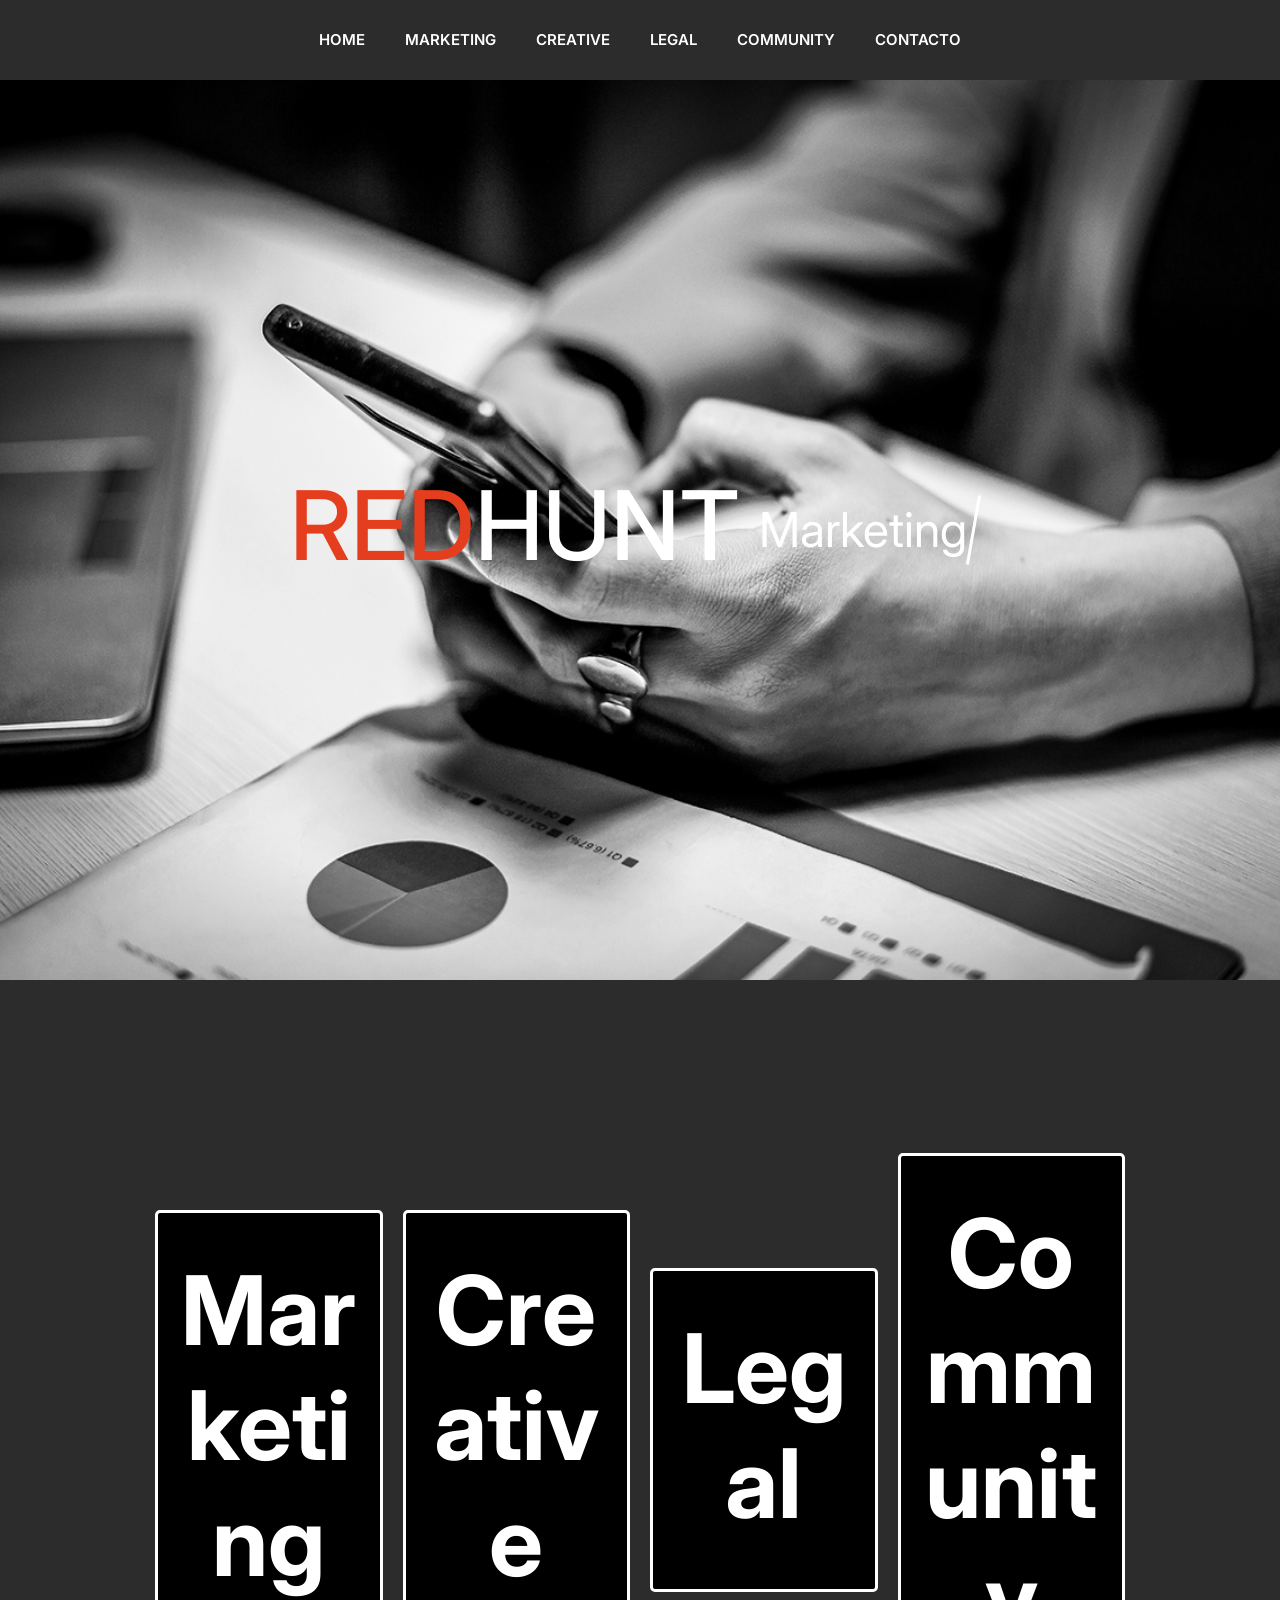
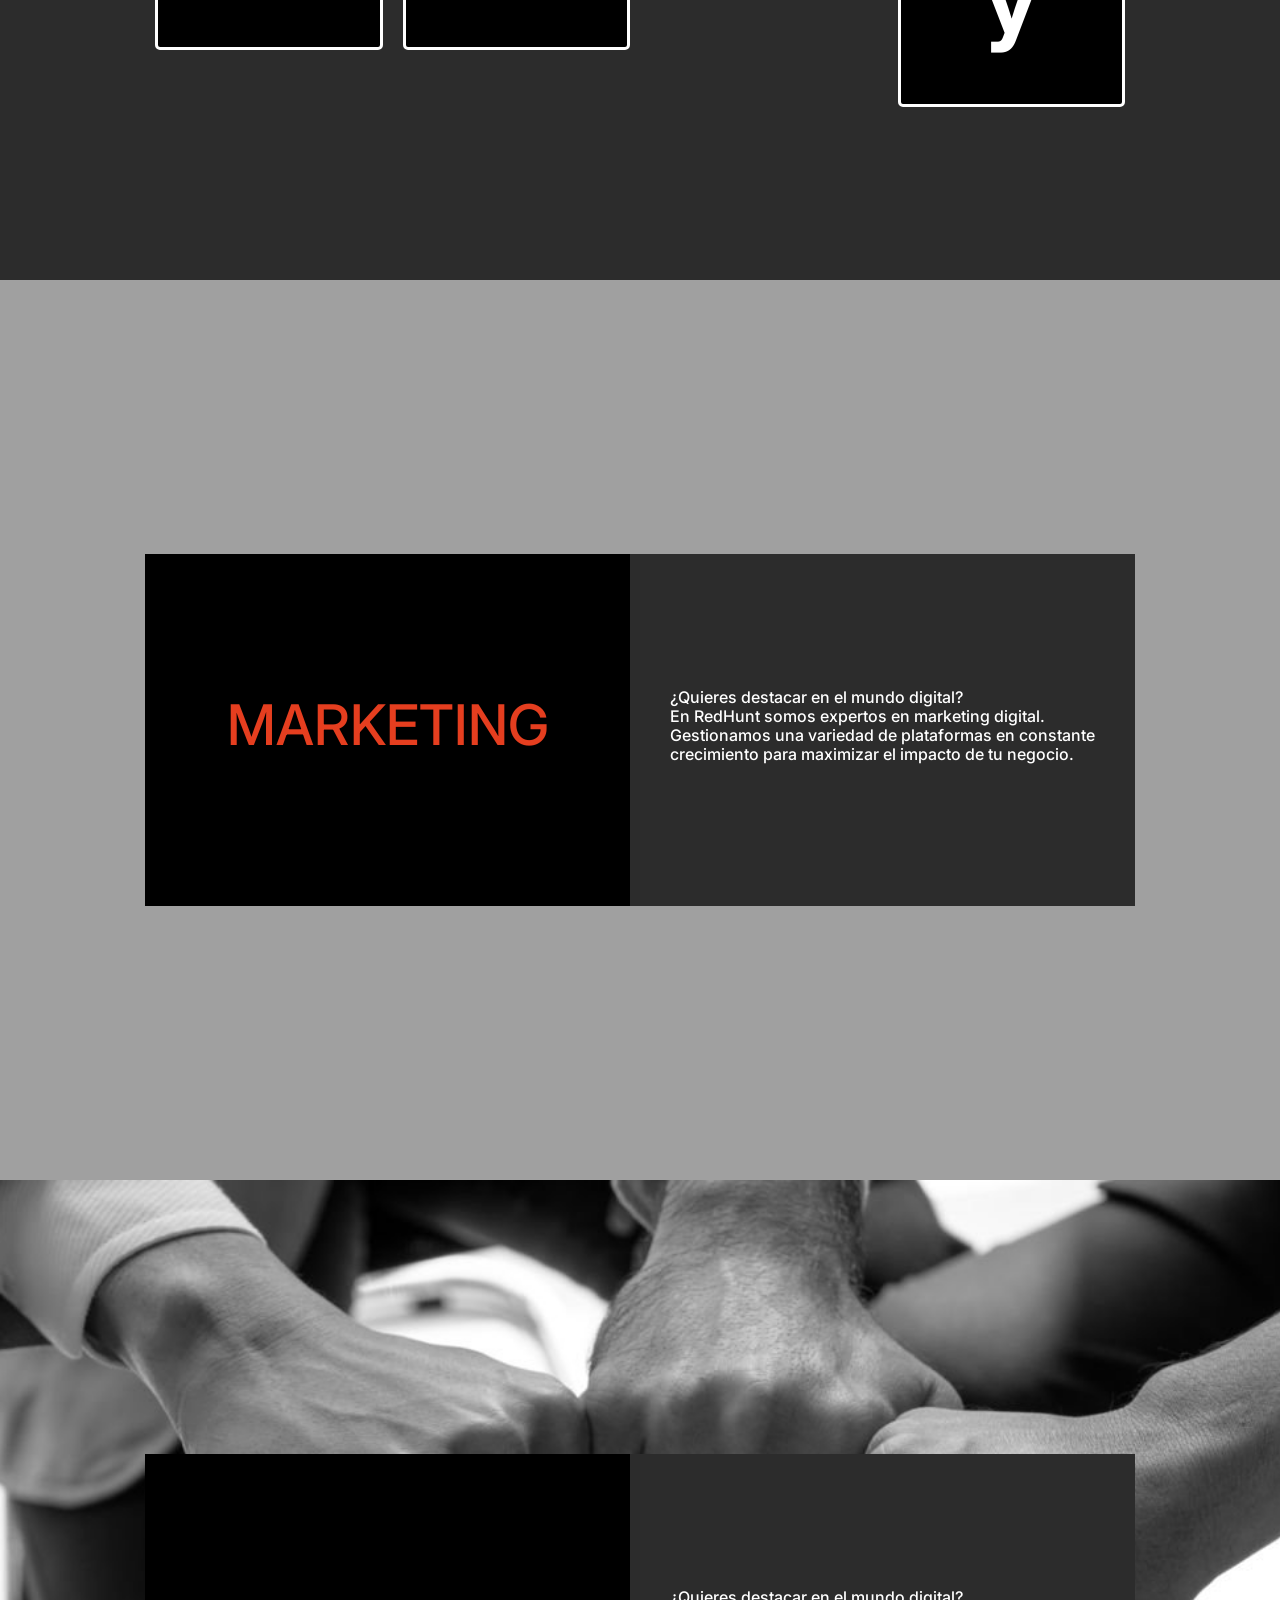
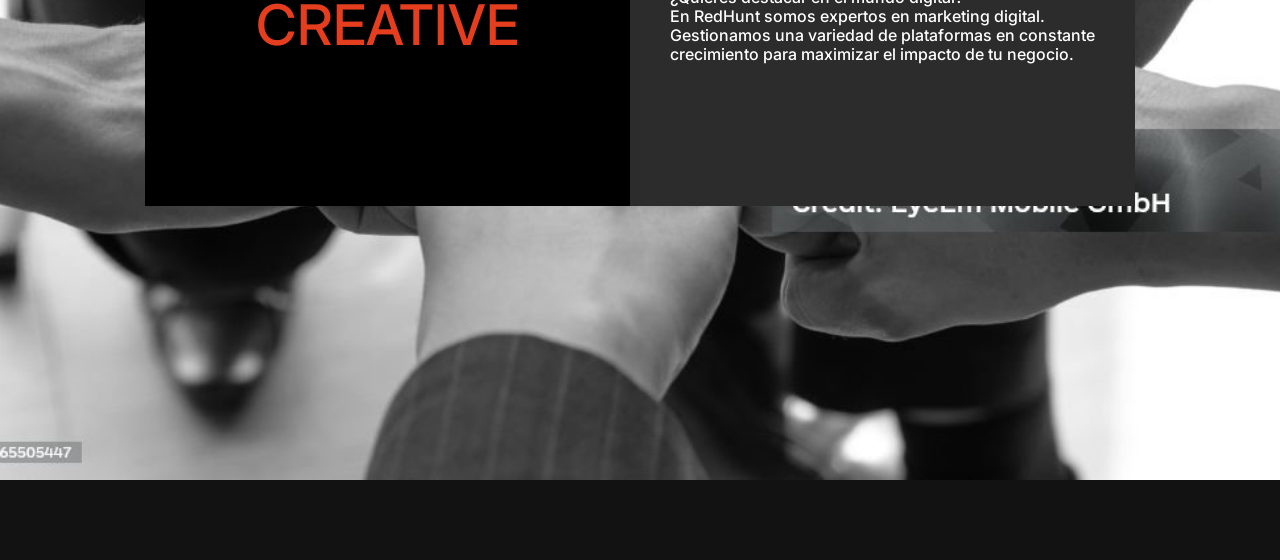
==== commit 958f32db: "Add files via upload" ====
--- a/index.html
+++ b/index.html
@@ -34,7 +34,7 @@
 </nav>
 <!--  header -->
 <header>
-    <section id="presentacion">
+    <section id="presentacion" class="col-12">
         <div class="contenedor">
             <div class="contenedor_texto">
                 <h1>  <span>RED</span>HUNT </h1>
--- a/style.css
+++ b/style.css
@@ -1,5 +1,8 @@
 * {
   font-family: "Inter", sans-serif;
+  margin: 0;
+  padding: 0;
+  box-sizing: border-box;
 }
 
 body {
@@ -56,6 +59,11 @@
   display: flex;
   justify-content: center;
   align-items: center;
+  animation: color 4s infinite;
+  background-image: url(/img/BNclose-hands-using-smart-phone-course-deadline-businesswoman-texting-late-night-while-working-important-project-using-smartphone.jpg);
+  background-repeat: no-repeat;
+  background-position: center;
+  background-size: cover;
 }
 
 .contenedor {
@@ -97,6 +105,23 @@
   font-size: 3rem;
 }
 
+@keyframes color {
+  0% {
+    background-color: #232323;
+  }
+  25% {
+    background-color: #2c2c2c;
+  }
+  50% {
+    background-color: #373737;
+  }
+  75% {
+    background-color: #484848;
+  }
+  100% {
+    background-color: #656565;
+  }
+}
 #servicios {
   width: 100vw;
   height: 100vh;
@@ -287,21 +312,24 @@
   height: 100vh;
   background-color: #2C2C2C;
   display: flex;
-  flex-direction: column;
-  justify-content: center;
-  align-items: center;
+  justify-content: center;
+  align-items: center;
+  overflow-x: hidden;
 }
 #modulo .frase {
   width: 990px;
-  justify-content: center;
-  align-items: center;
-  display: flex;
+  display: flex;
+  justify-content: center;
+  align-items: center;
   flex-direction: column;
+  min-height: 100vh;
+  overflow-x: hidden;
 }
 #modulo .frase h2 {
-  font-size: 6rem;
-  color: white;
-  text-align: center;
+  font-size: 5rem;
+  color: white;
+  text-align: center;
+  transition-timing-function: cubic-bezier(1, -0.01, 0.96, 1.07);
 }
 #modulo .frase h4 {
   font-size: 1.8rem;
@@ -309,8 +337,6 @@
   text-align: center;
   line-height: 1.2;
   text-transform: uppercase;
-  transition: transform 1s;
-  transition-timing-function: cubic-bezier(1, -0.01, 0.96, 1.07);
 }
 #modulo .frase h3 {
   font-size: 1.5rem;
@@ -320,19 +346,26 @@
   padding: 0 90px;
   line-height: 1.2;
   padding-top: 20px;
-  transition: transform 1s;
-  transition-timing-function: cubic-bezier(1, -0.01, 0.96, 1.07);
 }
 
 section .animate {
-  transition: 1s;
+  opacity: 0;
+  filter: blur(9px);
+  transition: 2s;
+  transform: scale(0.5);
+}
+
+section.show-animate .animate {
+  opacity: 1;
+  filter: blur(0);
+  transform: scale(1);
 }
 
 .sec-3 .animate {
   transform: scale(0.7);
 }
 
-.sec-3 .show-animate .animate {
+.sec-3.show-animate .animate {
   transform: scale(1);
 }
 
@@ -364,42 +397,6 @@
   transition-timing-function: cubic-bezier(1, -0.01, 0.96, 1.07);
 }
 
-@keyframes show {
-  from {
-    opacity: 0;
-    scale: 50%;
-  }
-}
-to {
-  opacity: 1;
-  scale: 100%;
-}
-
-.frasegrande {
-  view-timeline-name: --reveal;
-  animation-name: show;
-  animation-fill-mode: both;
-  animation-timeline: --reveal;
-  animation-range: entry 25% cover 50%;
-  transition-timing-function: cubic-bezier(1, -0.01, 0.96, 1.07);
-}
-
-.frasetitulo {
-  view-timeline-name: --reveal;
-  animation-name: show;
-  animation-fill-mode: both;
-  animation-timeline: --reveal;
-  animation-range: entry 25% cover 50%;
-}
-
-h3 {
-  view-timeline-name: --reveal;
-  animation-name: show;
-  animation-fill-mode: both;
-  animation-timeline: --reveal;
-  animation-range: entry 25% cover 50%;
-}
-
 #plataformas {
   width: 100vw;
   height: 100vh;
@@ -448,16 +445,6 @@
   padding: 10px;
 }
 
-@keyframes fadeIn {
-  from {
-    opacity: 0;
-    transform: translateY(20px);
-  }
-  to {
-    opacity: 1;
-    transform: translateY(0);
-  }
-}
 #mensaje {
   width: 100vw;
   height: 40vh;
@@ -512,4 +499,48 @@
   background-color: #121212;
 }
 
+section {
+  display: flex;
+  justify-content: center;
+  align-items: center;
+  flex-direction: column;
+  min-height: 100vh;
+  overflow-x: hidden;
+}
+section h2 {
+  font-size: 6rem;
+  color: white;
+  text-align: center;
+}
+section h4 {
+  font-size: 1.8rem;
+  color: #E53E1F;
+  text-align: center;
+  line-height: 1.2;
+  text-transform: uppercase;
+}
+section h3 {
+  font-size: 1.5rem;
+  color: white;
+  text-align: center;
+  justify-content: center;
+  padding: 0 90px;
+  line-height: 1.2;
+  padding-top: 20px;
+}
+
+section .animate {
+  transition: 1s;
+}
+
+.sec-tres .animate {
+  transform: scale(0.7);
+  background-color: yellowgreen;
+}
+
+.sec-tres.show-animate .animate {
+  transform: scale(1);
+  background-color: yellowgreen;
+}
+
 /*# sourceMappingURL=style.css.map */
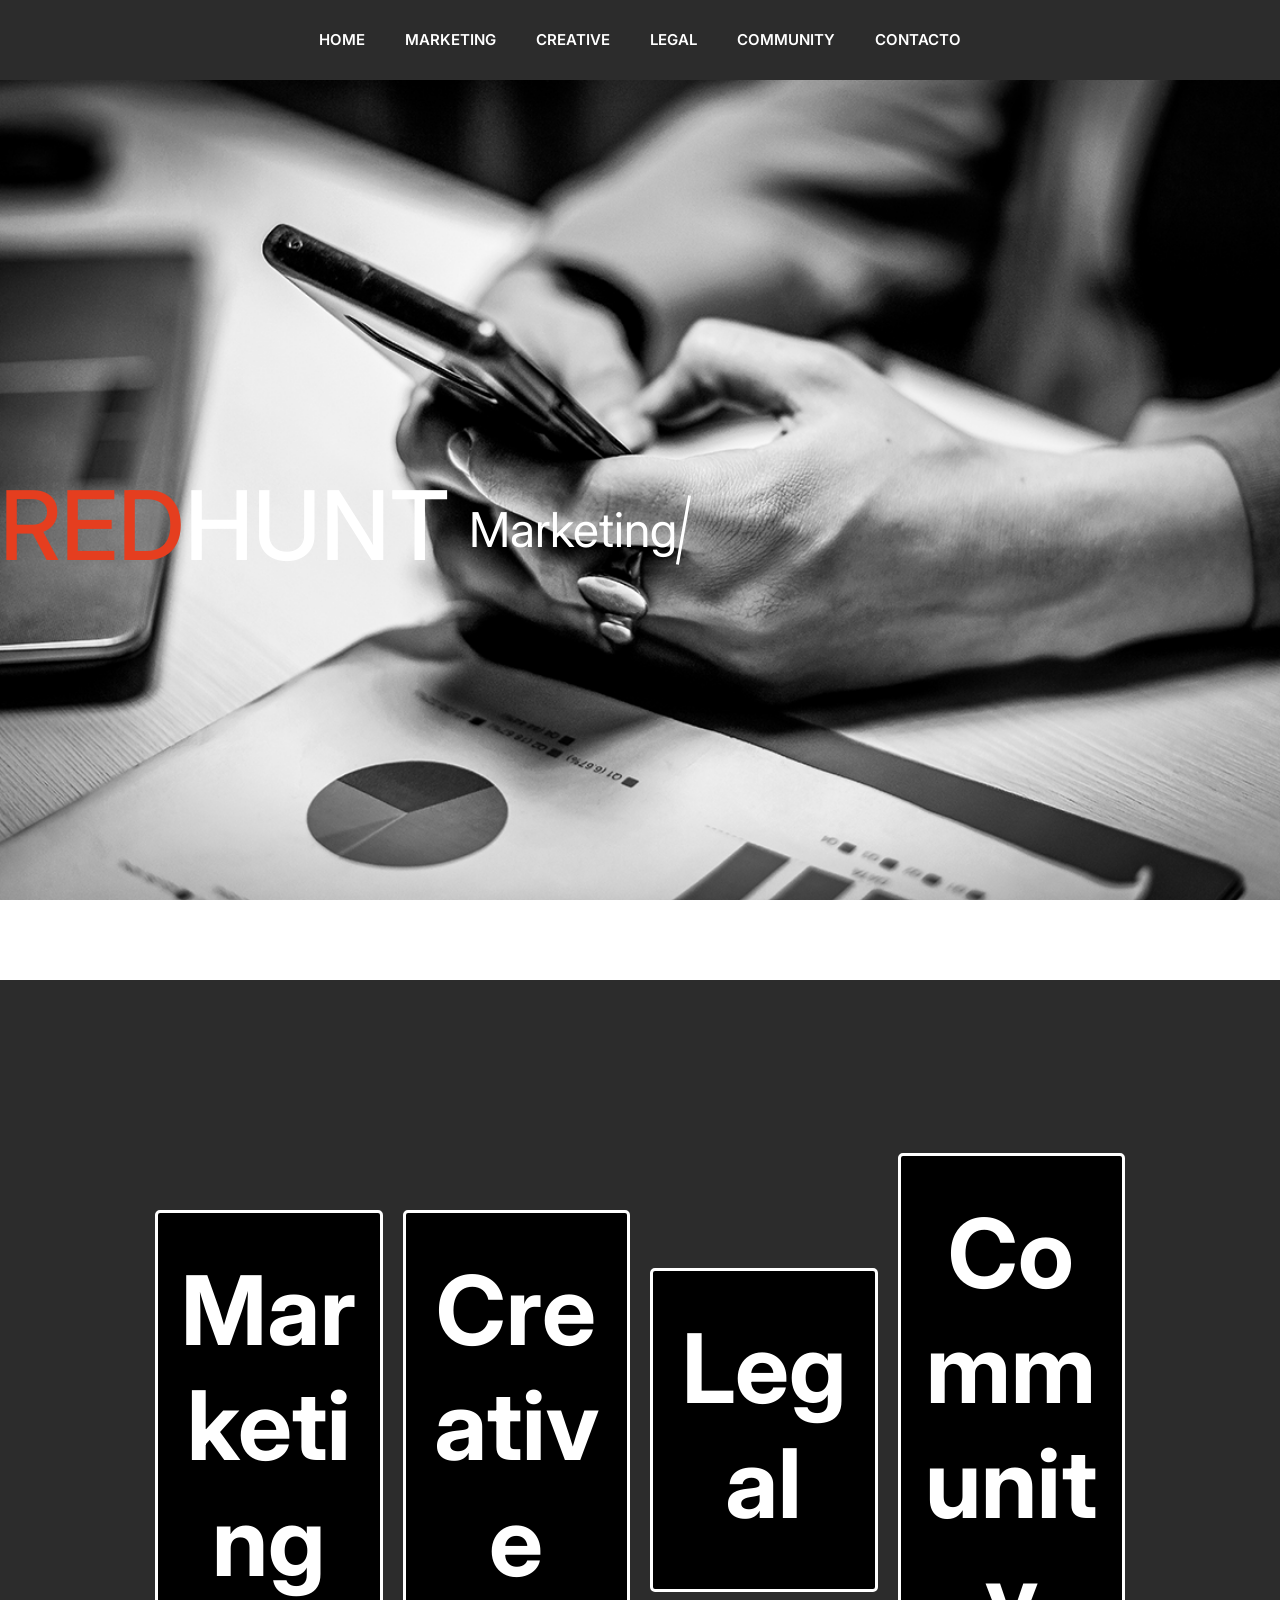
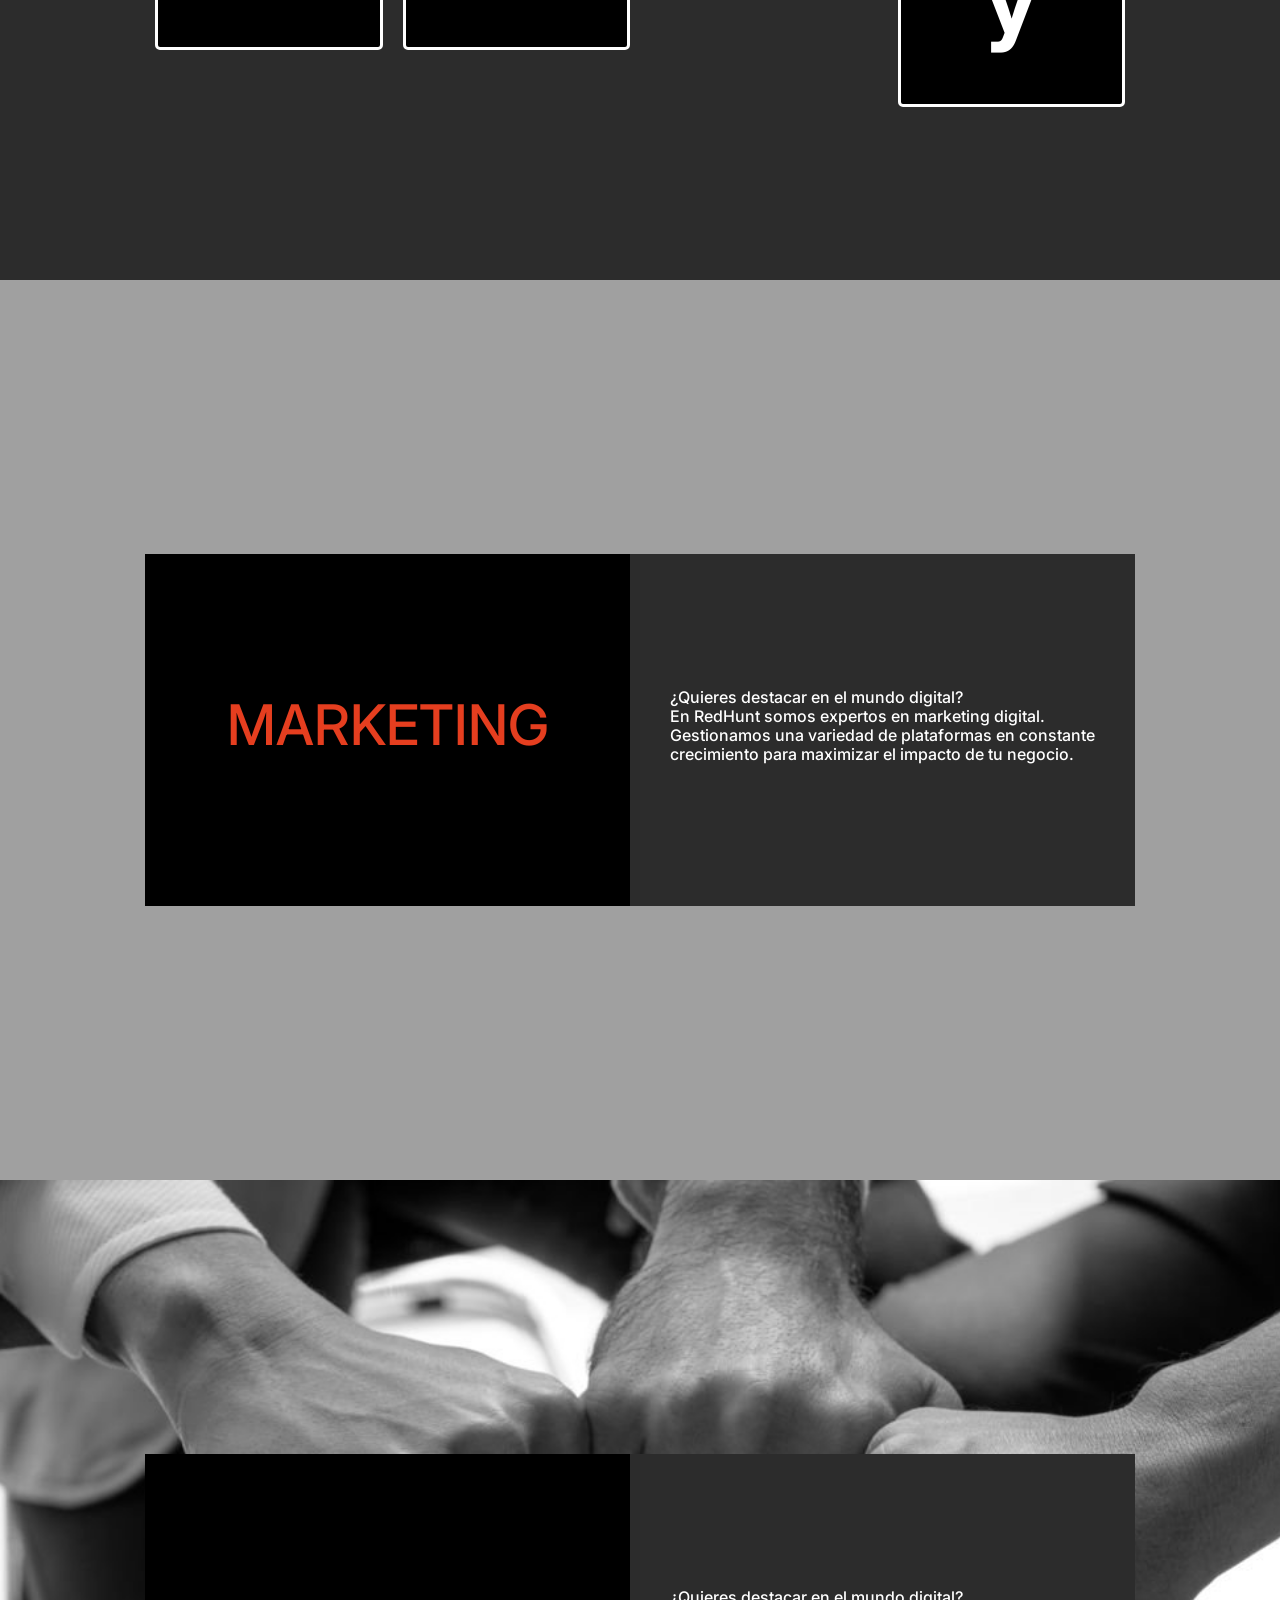
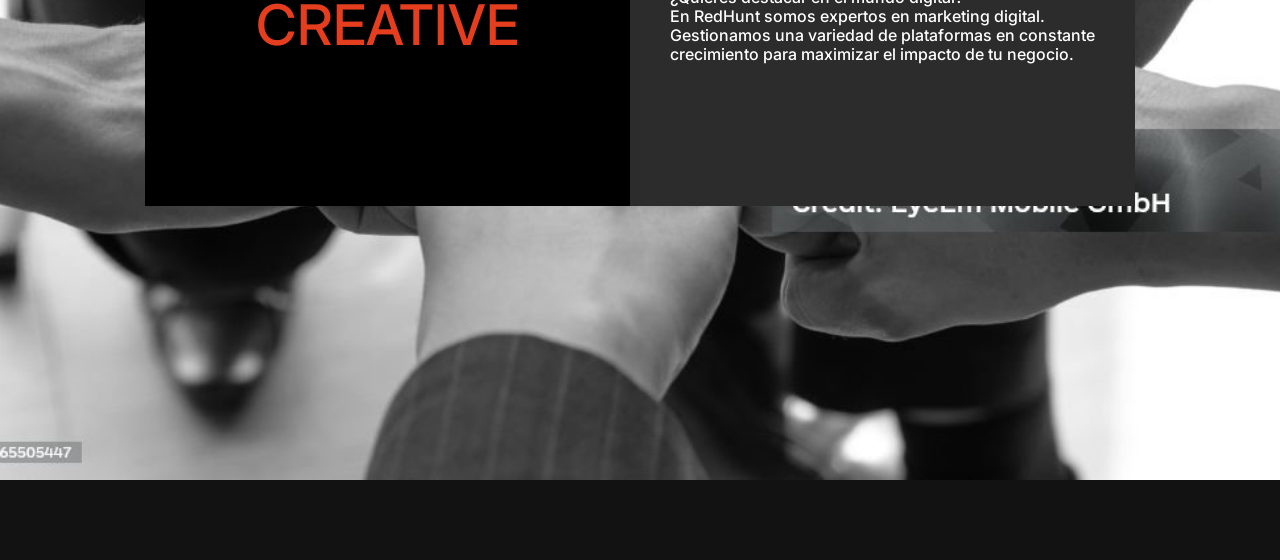
==== commit a4c18f0d: "Add files via upload" ====
--- a/index.html
+++ b/index.html
@@ -34,7 +34,7 @@
 </nav>
 <!--  header -->
 <header>
-    <section id="presentacion" class="col-12">
+    <section id="presentacion" >
         <div class="contenedor">
             <div class="contenedor_texto">
                 <h1>  <span>RED</span>HUNT </h1>
--- a/style.css
+++ b/style.css
@@ -55,22 +55,22 @@
 #presentacion {
   width: 100vw;
   height: 100vh;
-  background-color: black;
-  display: flex;
-  justify-content: center;
-  align-items: center;
-  animation: color 4s infinite;
+  display: flex;
+  justify-content: center;
+  align-items: center;
+}
+#presentacion .contenedor {
+  width: 100%;
+  height: 100%;
   background-image: url(/img/BNclose-hands-using-smart-phone-course-deadline-businesswoman-texting-late-night-while-working-important-project-using-smartphone.jpg);
   background-repeat: no-repeat;
   background-position: center;
   background-size: cover;
-}
-
-.contenedor {
   position: relative;
   display: flex;
   justify-content: space-between;
   align-items: center;
+  background-attachment: fixed;
 }
 
 .contenedor_texto {
@@ -264,6 +264,7 @@
   display: flex;
   justify-content: center;
   align-items: center;
+  background-attachment: fixed;
 }
 #header-foto .imagen2 {
   background-image: url(img/istockphoto-694960328-1024x1024.jpg);
@@ -275,6 +276,7 @@
   display: flex;
   justify-content: center;
   align-items: center;
+  background-attachment: fixed;
 }
 #header-foto .imagen3 {
   background-image: url(img/istockphoto-1019702098-1024x1024.jpg);
@@ -286,6 +288,7 @@
   display: flex;
   justify-content: center;
   align-items: center;
+  background-attachment: fixed;
 }
 #header-foto .imagen4 {
   background-image: url(img/istockphoto-1759364452-1024x1024.jpg);
@@ -297,6 +300,7 @@
   display: flex;
   justify-content: center;
   align-items: center;
+  background-attachment: fixed;
 }
 
 #header-foto h1 {
@@ -337,6 +341,7 @@
   text-align: center;
   line-height: 1.2;
   text-transform: uppercase;
+  transition-timing-function: cubic-bezier(0.17, 0.67, 0.83, 0.67);
 }
 #modulo .frase h3 {
   font-size: 1.5rem;
@@ -346,6 +351,8 @@
   padding: 0 90px;
   line-height: 1.2;
   padding-top: 20px;
+  animation-delay: 3s;
+  transition-timing-function: cubic-bezier(0.17, 0.67, 0.83, 0.67);
 }
 
 section .animate {
@@ -361,14 +368,6 @@
   transform: scale(1);
 }
 
-.sec-3 .animate {
-  transform: scale(0.7);
-}
-
-.sec-3.show-animate .animate {
-  transform: scale(1);
-}
-
 #modulo .fraselegal h2 {
   font-size: 4rem;
   color: white;
@@ -406,6 +405,8 @@
   flex-direction: column;
   justify-content: center;
   align-items: center;
+  overflow-x: hidden;
+  animation: color 4s infinite;
 }
 
 #plataformas .cards {
@@ -418,71 +419,75 @@
 }
 
 #plataformas .card {
+  display: flex;
+  align-items: center;
+  justify-content: center;
+  border-radius: 5px;
+  border: 3px solid white;
+  background-color: transparent;
+  padding: 30px 0;
+  white-space: nowrap;
+}
+
+#plataformas .card h3 {
+  text-align: center;
+  font-size: 1.2rem;
+  font-weight: 800;
+}
+
+#plataformas h3:hover {
+  color: #E53E1F;
+  scale: 1.1;
+}
+
+#plataformas .margen {
+  padding: 10px;
+}
+
+#plataformas .card i {
+  font-size: 1.5rem;
+  padding-right: 10px;
+  animation-duration: 3s;
+  animation-iteration-count: infinite;
+}
+
+#mensaje {
+  width: 100vw;
+  height: 40vh;
+  background-color: black;
+  display: flex;
+  flex-wrap: wrap;
+  justify-content: center;
+  align-items: center;
+  overflow-x: hidden;
+}
+
+#mensaje .cards {
+  width: 990px;
+  display: flex;
+  flex-wrap: wrap;
+  justify-content: center;
+  align-items: center;
+  padding: 40px;
+  overflow-x: hidden;
+}
+
+#mensaje .card {
   align-items: center;
   justify-content: center;
   border-radius: 5px;
   border: 3px solid white;
   background-color: black;
   padding: 30px 0;
-  animation: fadeIn 1s ease forwards;
-  opacity: 0;
-  animation-delay: var(--delay);
-}
-
-#plataformas .card h3 {
+}
+
+#mensaje .card h3 {
   color: white;
   text-align: center;
   font-size: 1.2rem;
   font-weight: 800;
 }
 
-#plataformas h3:hover {
-  color: #E53E1F;
-  scale: 1.1;
-}
-
-#plataformas .margen {
-  padding: 10px;
-}
-
-#mensaje {
-  width: 100vw;
-  height: 40vh;
-  background-color: black;
-  display: flex;
-  flex-wrap: wrap;
-  justify-content: center;
-  align-items: center;
-}
-
-#mensaje .cards {
-  width: 990px;
-  display: flex;
-  flex-wrap: wrap;
-  justify-content: center;
-  align-items: center;
-  padding: 40px;
-}
-
-#mensaje .card {
-  align-items: center;
-  justify-content: center;
-  border-radius: 5px;
-  border: 3px solid white;
-  background-color: black;
-  padding: 30px 0;
-  animation: fadeIn 1s ease forwards;
-  opacity: 0;
-  animation-delay: var(--delay);
-}
-
-#mensaje .card h3 {
-  color: white;
-  text-align: center;
-  font-size: 1.2rem;
-  font-weight: 800;
-}
-
 #mensaje h3:hover {
   color: #E53E1F;
   scale: 1.1;
@@ -490,6 +495,19 @@
 
 #mensaje .margen {
   padding: 10px;
+}
+
+section .animacion {
+  opacity: 0;
+  filter: blur(9px);
+  transition: 2s;
+  transform: translateX(100%);
+}
+
+section.show-animacion .animacion {
+  opacity: 1;
+  filter: blur(0);
+  transform: translateX(0);
 }
 
 #piedepagina {
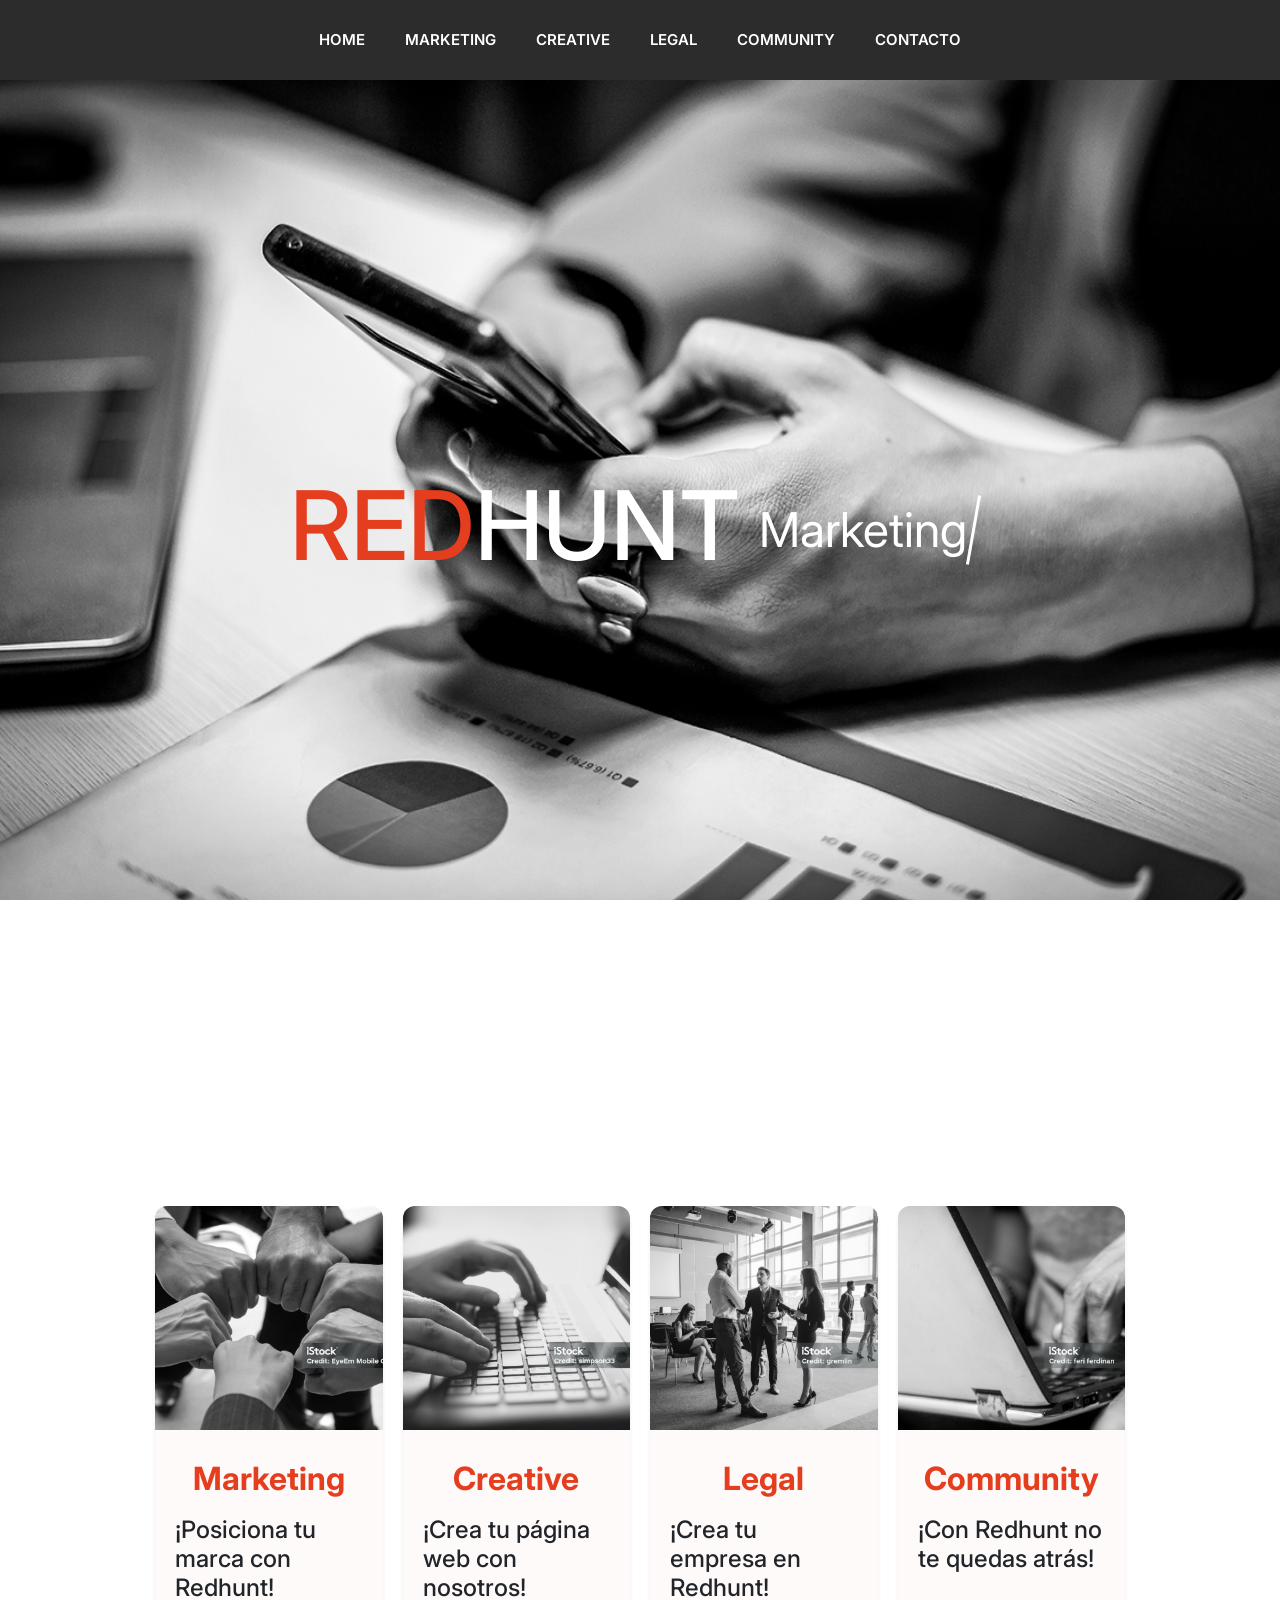
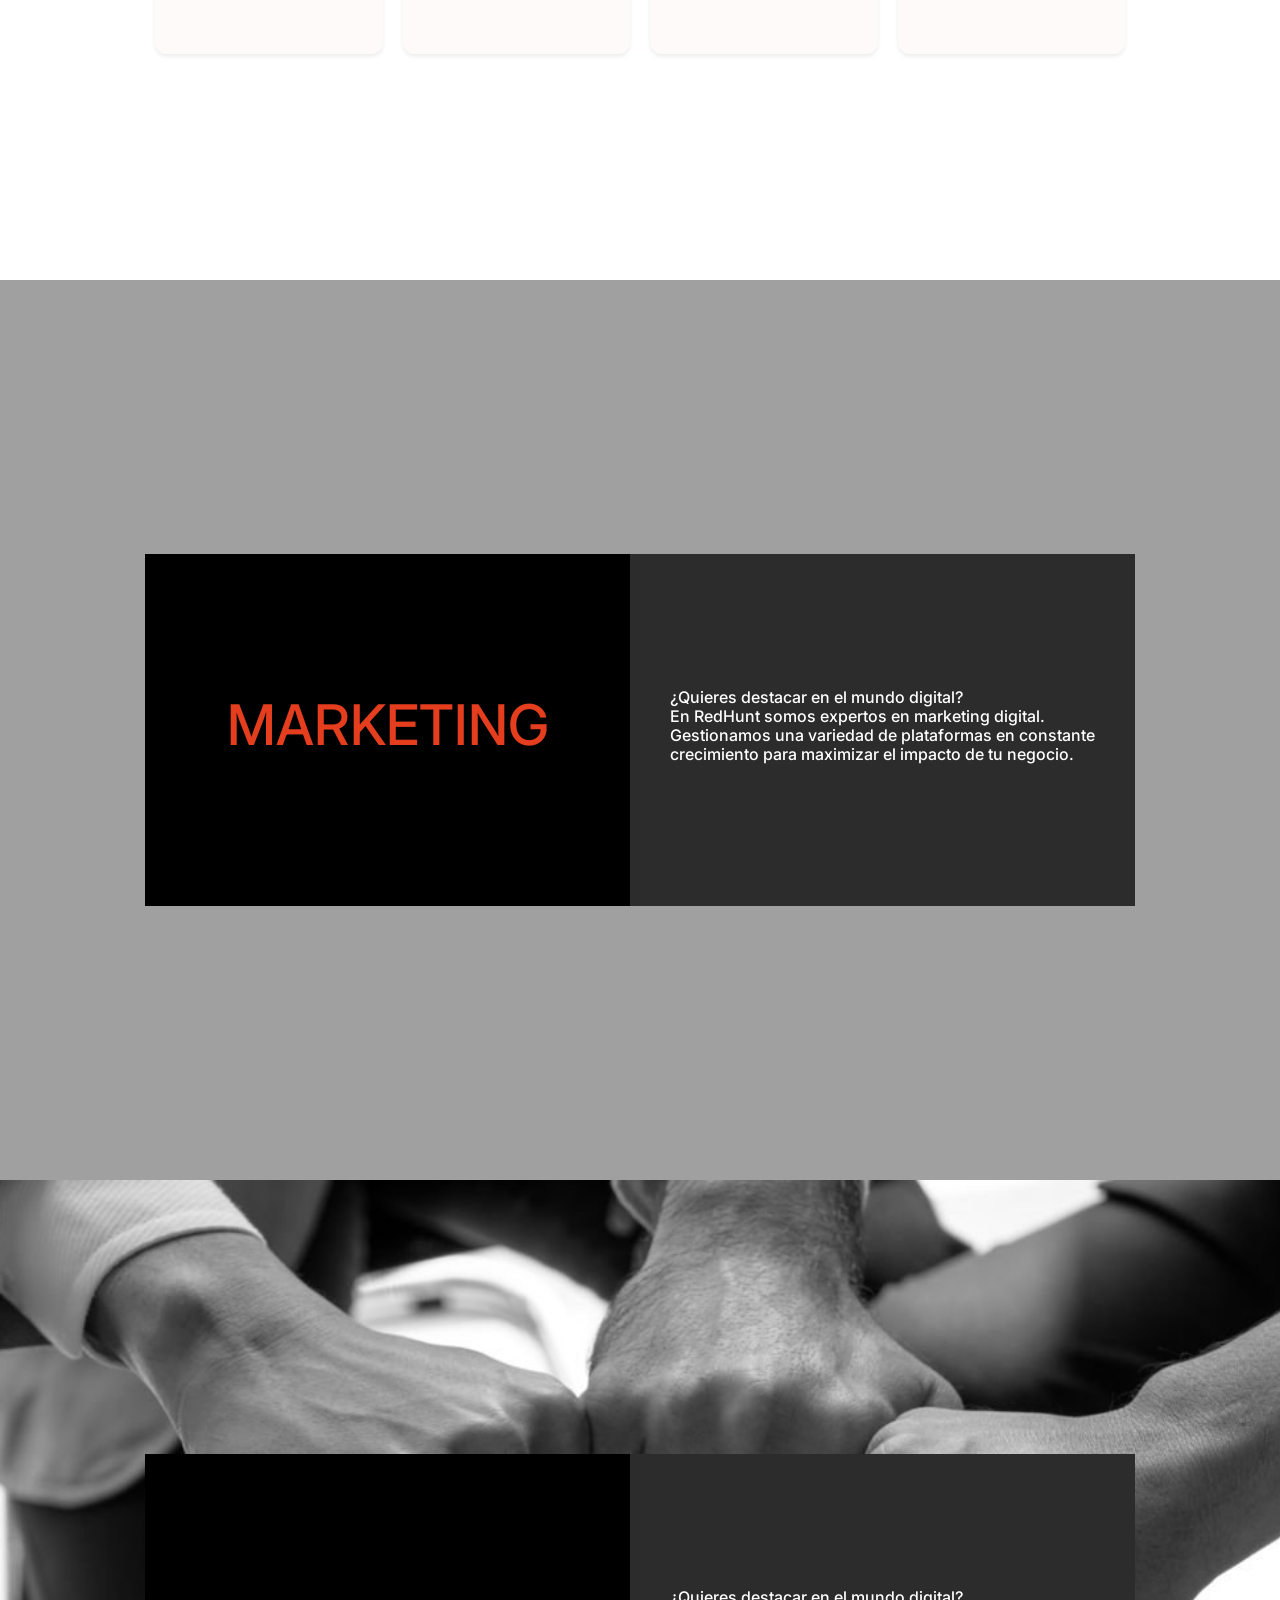
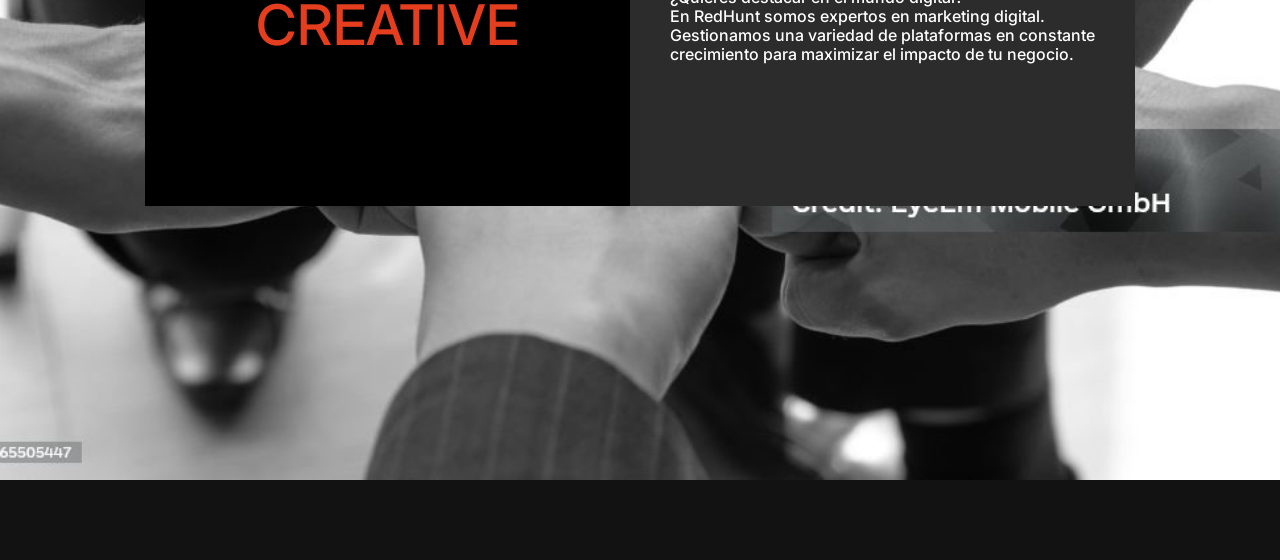
==== commit 27686b57: "Add files via upload" ====
--- a/index.html
+++ b/index.html
@@ -35,7 +35,7 @@
 <!--  header -->
 <header>
     <section id="presentacion" >
-        <div class="contenedor">
+        <div class="contenedor foto-inicio">
             <div class="contenedor_texto">
                 <h1>  <span>RED</span>HUNT </h1>
                 <div class="contenedor__texto__animacion"></div>
@@ -53,32 +53,65 @@
 
 <!--  main -->
 <main>
-    <section id="servicios">
-        <div class="cards col-12 ">
-            <div class="col-3 margen">
-                <article class=" card">
-                    <h2>Marketing</h2>
-                </article>
-            </div>
-            <div class="col-3 margen">
-                <article class="card ">
-                    <h2>Creative</h2>
-                </article>
-            </div>
-            <div class=" col-3 margen">
-                <article class="card">
-                    <h2>Legal</h2>
-                </article>
-            </div>
-            <div class=" col-3 margen">
-                <article class="card">
-                    <h2>Community</h2>
-                </article>
-            </div>
 
+
+    <section id="barra">
+        <div class="contenedor-card"> 
+
+        <div class=" col-md-3 margen"> 
+            <article class="card-servicios ">
+                <div class="contenedor-imagen">
+                    <div class="foto1 imagen"> </div>
+                </div>
+                <div class="contenedor-texto">
+                    <h3>Marketing</h3>
+                    <h5>¡Posiciona tu marca con Redhunt!</h5>
+                </div>
+            </article>
         </div>
 
+        <div class=" col-md-3 margen"> 
+            <article class="card-servicios">
+                <div class="contenedor-imagen">
+                    <div class="foto2 imagen"> </div>
+                </div>
+                <div class="contenedor-texto">
+                    <h3 class="">Creative</h3>
+                    <h5>¡Crea tu página web con nosotros!</h5>
+                </div>
+            </article>
+        </div>
+
+        <div class="col-12 col-md-3 margen"> 
+            <article class="card-servicios">
+                <div class="contenedor-imagen">
+                    <div class="foto3 imagen"> </div>
+                </div>
+                <div class="contenedor-texto">
+                    <h3 class="">Legal</h3>
+                    <h5>¡Crea tu empresa en Redhunt!</h5>
+                </div>
+            </article>
+        </div>
+
+        <div class="col-12 col-md-3 margen"> 
+            <article class="card-servicios">
+                <div class="contenedor-imagen">
+                    <div class="foto4 imagen"> </div>
+                </div>
+                <div class="contenedor-texto">
+                    <h3 class="">Community</h3>
+                    <h5>¡Con Redhunt no te quedas atrás!</h5>
+                </div>
+            </article>
+        </div>
+
+
+     
+    </div>
     </section>
+
+ 
 
 
     <section id="reunion">
@@ -109,6 +142,6 @@
 <footer id="piedepagina">
 
 </footer>
-    
+<script src="./js/script.js"></script>
 </body>
 </html>
--- a/style.css
+++ b/style.css
@@ -62,14 +62,18 @@
 #presentacion .contenedor {
   width: 100%;
   height: 100%;
+  position: relative;
+  display: flex;
+  justify-content: space-between;
+  justify-content: center;
+  align-items: center;
+}
+
+#presentacion .foto-inicio {
   background-image: url(/img/BNclose-hands-using-smart-phone-course-deadline-businesswoman-texting-late-night-while-working-important-project-using-smartphone.jpg);
   background-repeat: no-repeat;
   background-position: center;
   background-size: cover;
-  position: relative;
-  display: flex;
-  justify-content: space-between;
-  align-items: center;
   background-attachment: fixed;
 }
 
@@ -122,6 +126,114 @@
     background-color: #656565;
   }
 }
+#barra {
+  width: 100vw;
+  display: flex;
+  flex-direction: column;
+  flex-wrap: wrap;
+  justify-content: center;
+  align-items: center;
+  animation: color 4s infinite;
+}
+
+#barra .contenedor-card {
+  width: 990px;
+  display: flex;
+  flex-direction: row;
+  flex-wrap: wrap;
+  justify-content: space-between;
+}
+
+.card-servicios {
+  height: auto;
+  background-color: snow;
+  display: flex;
+  flex-direction: column;
+  flex-wrap: wrap;
+  justify-content: space-between;
+  border-radius: 12px;
+  box-shadow: 0 3px 4px 0 rgba(0, 0, 0, 0.0666666667);
+  transition: all 0.3s;
+  overflow: hidden;
+}
+
+.margen {
+  padding: 10px;
+}
+
+#barra .contenedor-imagen .foto1 {
+  background-image: url(img/istockphoto-2165505447-1024x1024.jpg);
+}
+
+#barra .contenedor-imagen .foto2 {
+  background-image: url(img/istockphoto-694960328-1024x1024.jpg);
+}
+
+#barra .contenedor-imagen .foto3 {
+  background-image: url(img/istockphoto-1019702098-1024x1024.jpg);
+}
+
+#barra .contenedor-imagen .foto4 {
+  background-image: url(img/istockphoto-1759364452-1024x1024.jpg);
+}
+
+#barra .contenedor-imagen {
+  display: block;
+  position: relative;
+}
+
+#barra .imagen {
+  background-repeat: no-repeat;
+  background-position: center;
+  background-size: cover;
+  height: 14rem;
+  flex-grow: 1;
+  background-clip: content-box;
+  transition: 500ms;
+}
+
+#barra .imagen:hover {
+  scale: 110%;
+}
+
+#barra .contenedor-texto {
+  margin: 0;
+  display: flex;
+  flex-direction: column;
+  width: 100%;
+  height: 14rem;
+  padding: 20px;
+}
+
+#barra .contenedor-texto h3 {
+  font-size: 2rem;
+  font-weight: 700;
+  padding: 10px 0;
+  color: #E53E1F;
+}
+
+#barra h5 {
+  font-size: 1.5rem;
+}
+
+.card-servicios:hover {
+  transform: scale(1.02);
+  box-shadow: 0 4px 14px 0 rgba(0, 0, 0, 0.3333333333);
+}
+
+section .animate {
+  opacity: 0;
+  filter: blur(9px);
+  transition: 2s;
+  transform: scale(0.5);
+}
+
+section.show-animate .animate {
+  opacity: 1;
+  filter: blur(0);
+  transform: scale(1);
+}
+
 #servicios {
   width: 100vw;
   height: 100vh;
@@ -368,10 +480,28 @@
   transform: scale(1);
 }
 
+#modulo .fraselegal {
+  width: 990px;
+  display: flex;
+  justify-content: center;
+  align-items: center;
+  flex-direction: column;
+  min-height: 100vh;
+  overflow-x: hidden;
+}
+
 #modulo .fraselegal h2 {
   font-size: 4rem;
   color: white;
   text-align: center;
+  transition-timing-function: cubic-bezier(1, -0.01, 0.96, 1.07);
+}
+
+#modulo .fraselegal h5 {
+  font-size: 2.5rem;
+  color: white;
+  text-align: center;
+  transition-timing-function: cubic-bezier(1, -0.01, 0.96, 1.07);
 }
 
 #modulo .fraselegal h4 {
@@ -381,7 +511,7 @@
   line-height: 1.2;
   text-transform: uppercase;
   transition: transform 1s;
-  transition-timing-function: cubic-bezier(1, -0.01, 0.96, 1.07);
+  transition-timing-function: cubic-bezier(0.17, 0.67, 0.83, 0.67);
 }
 
 #modulo .fraselegal h3 {
@@ -393,7 +523,14 @@
   line-height: 1.6;
   padding-top: 20px;
   transition: transform 1s;
-  transition-timing-function: cubic-bezier(1, -0.01, 0.96, 1.07);
+  transition-timing-function: cubic-bezier(0.17, 0.67, 0.83, 0.67);
+}
+
+#modulo .fraselegal .texto {
+  display: flex;
+  justify-content: center;
+  text-align: center;
+  width: 900px;
 }
 
 #plataformas {
@@ -433,6 +570,8 @@
   text-align: center;
   font-size: 1.2rem;
   font-weight: 800;
+  animation-duration: 3s;
+  animation-iteration-count: infinite;
 }
 
 #plataformas h3:hover {
@@ -477,15 +616,16 @@
   justify-content: center;
   border-radius: 5px;
   border: 3px solid white;
-  background-color: black;
   padding: 30px 0;
+  animation: color 4s infinite;
 }
 
 #mensaje .card h3 {
   color: white;
   text-align: center;
-  font-size: 1.2rem;
+  font-size: 1.5rem;
   font-weight: 800;
+  transition-timing-function: cubic-bezier(1, -0.01, 0.96, 1.07);
 }
 
 #mensaje h3:hover {
